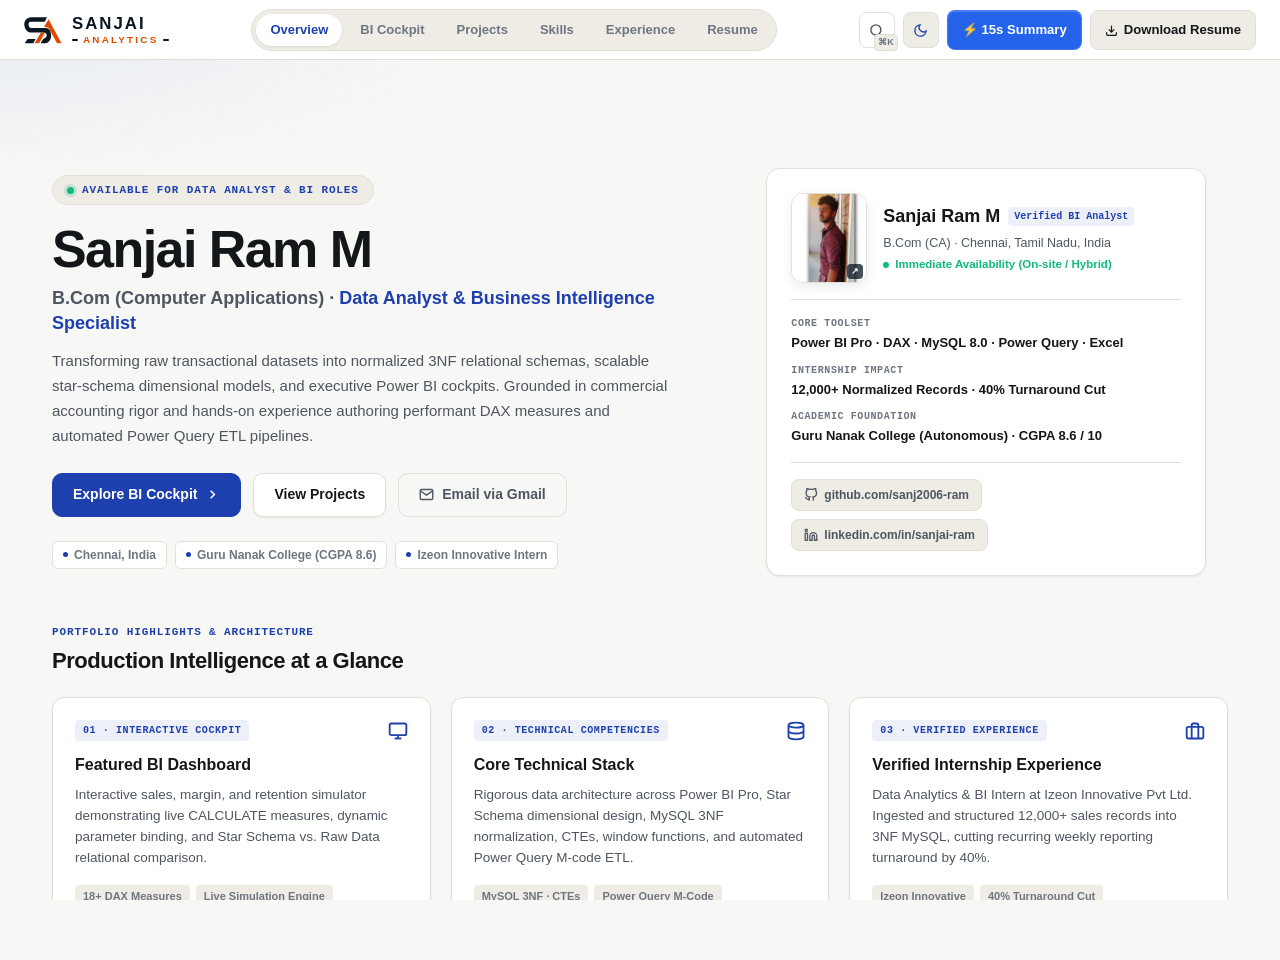
==== index.html @ 85369e91 "refactor(architecture): single sticky header, dedicated overview landing, and categorized skills mat" ====
﻿<!DOCTYPE html>
<html lang="en" data-theme="dark">
<head>
  <meta charset="UTF-8">
  <meta name="viewport" content="width=device-width, initial-scale=1.0, maximum-scale=5.0, viewport-fit=cover">
  <title>Sanjai Ram M | Data Analyst &amp; Business Intelligence Specialist</title>
  <meta name="description" content="Portfolio of Sanjai Ram M, Data Analyst &amp; BI Specialist in Chennai. Interactive Power BI dashboards, DAX measures, MySQL ETL, and Excel analytics.">
  <link rel="canonical" href="https://sanjai-analytics.vercel.app/">
  <meta name="robots" content="index, follow">

  <!-- OpenGraph -->
  <meta property="og:title" content="Sanjai Ram M | Data Analyst &amp; Business Intelligence Specialist">
  <meta property="og:description" content="Explore interactive Power BI models, DAX calculations, 3NF MySQL relational pipelines, and verified case studies by Sanjai Ram M.">
  <meta property="og:type" content="website">
  <meta property="og:url" content="https://sanjai-analytics.vercel.app/">
  <meta property="og:image" content="https://sanjai-analytics.vercel.app/assets/og-preview.png">
  <meta property="og:site_name" content="Sanjai Analytics">
  <meta property="og:locale" content="en_IN">

  <!-- Twitter Card -->
  <meta name="twitter:card" content="summary_large_image">
  <meta name="twitter:title" content="Sanjai Ram M | Data Analyst &amp; BI Specialist">
  <meta name="twitter:description" content="Interactive Power BI models, DAX measures, MySQL ETL pipelines, and ATS resume.">
  <meta name="twitter:image" content="https://sanjai-analytics.vercel.app/assets/og-preview.png">

  <!-- Favicon -->
  <link rel="icon" type="image/svg+xml" href="[data-uri]">
  <link rel="alternate icon" href="favicon.ico">
  <link rel="apple-touch-icon" href="assets/apple-touch-icon.png">

  <!-- Structured Data (JSON-LD) -->
  <script type="application/ld+json">
  {
    "@context": "https://schema.org",
    "@graph": [
      {
        "@type": "Person",
        "@id": "https://sanjai-analytics.vercel.app/#person",
        "name": "Sanjai Ram M",
        "jobTitle": "Data Analyst & Business Intelligence Specialist",
        "description": "Commerce & Computer Applications graduate with practical internship experience in Power BI, DAX modeling, Power Query, and MySQL.",
        "url": "https://sanjai-analytics.vercel.app/",
        "email": "sanjairam1179@gmail.com",
        "telephone": "+91 9445780179",
        "worksFor": {
          "@type": "Organization",
          "name": "Izeon Innovative Pvt Ltd"
        },
        "alumniOf": {
          "@type": "CollegeOrUniversity",
          "name": "Guru Nanak College (Autonomous)"
        },
        "address": {
          "@type": "PostalAddress",
          "addressLocality": "Chennai",
          "addressRegion": "Tamil Nadu",
          "addressCountry": "IN"
        },
        "sameAs": [
          "https://github.com/sanj2006-ram",
          "https://linkedin.com/in/sanjai-ram"
        ]
      },
      {
        "@type": "WebSite",
        "@id": "https://sanjai-analytics.vercel.app/#website",
        "url": "https://sanjai-analytics.vercel.app/",
        "name": "Sanjai Analytics",
        "description": "Official interactive portfolio and Business Intelligence engineering showcase of Sanjai Ram M.",
        "publisher": {
          "@id": "https://sanjai-analytics.vercel.app/#person"
        }
      },
      {
        "@type": "ProfilePage",
        "@id": "https://sanjai-analytics.vercel.app/#profilepage",
        "url": "https://sanjai-analytics.vercel.app/",
        "name": "Sanjai Ram M - Portfolio & BI Showcase",
        "mainEntity": {
          "@id": "https://sanjai-analytics.vercel.app/#person"
        }
      }
    ]
  }
  </script>

    <!-- Theme Pre-Hydration to Prevent FOUC -->
  <script>
    (function () {
      var stored = null;
      try {
        stored = localStorage.getItem('sa_theme') || localStorage.getItem('sr_portfolio_theme');
      } catch (e) {}
      var theme = stored;
      if (!theme) {
        theme = (window.matchMedia && window.matchMedia('(prefers-color-scheme: dark)').matches) ? 'dark' : 'light';
      }
      document.documentElement.setAttribute('data-theme', theme);
      document.documentElement.dataset.theme = theme;
    })();
  </script>
  <style>
/* ==========================================================================
   SANJAI RAM M — EDITORIAL BI & ANALYTICS PORTFOLIO DESIGN SYSTEM
   Strict 8px Spatial Rhythm · 12px/8px Radii · Tabular Figures · Zero Lag
   ========================================================================== */

/* ---------- 1. ROOT DESIGN TOKENS (WARM EDITORIAL ALABASTER LIGHT + GRAPHITE OBSIDIAN DARK) ---------- */

/* Light Theme (Warm Editorial Alabaster) */
:root[data-theme="light"],
html[data-theme="light"],
body[data-theme="light"],
[data-theme="light"] {
  --bg-canvas: #F7F7F5;
  --bg-surface: #FFFFFF;
  --bg-subtle: #EFECE6;
  --bg-nav: rgba(247, 247, 245, 0.96);
  --border-hairline: #E2DFD7;
  --border-strong: #CBC6B9;
  --text-primary: #14171A;
  --text-secondary: #4E5661;
  --text-muted: #6E7681;
  --accent-primary: #1E40AF; /* Executive Royal Blue */
  --accent-primary-hover: #1E3A8A;
  --accent-tint: rgba(30, 64, 175, 0.08);
  --accent-gold: #B45309; /* Power BI Ochre/Amber highlight */
  --accent-gold-tint: rgba(180, 83, 9, 0.10);
  --positive: #15803D;
  --positive-tint: rgba(21, 128, 61, 0.10);
  --card-shadow: 0 1px 3px rgba(20, 23, 26, 0.05), 0 1px 2px rgba(20, 23, 26, 0.03);

  /* Aliased Semantic Variables for Compatibility */
  --bg-card: var(--bg-surface);
  --bg-card-hover: var(--bg-subtle);
  --border-subtle: var(--border-hairline);
  --border-focus: var(--accent-primary);
  --text-pure: var(--text-primary);
  --brand-navy: #0A1622;
  --brand-orange: #DE4B00;
  --accent-hover: var(--accent-primary-hover);
  --accent-subtle: var(--accent-tint);
  --accent-green: var(--positive);
  --accent-green-subtle: var(--positive-tint);
  --accent-green-border: rgba(21, 128, 61, 0.25);
  --accent-amber: var(--accent-gold);
  --accent-amber-subtle: var(--accent-gold-tint);
  --accent-red: #DC2626;
  --accent-red-subtle: rgba(220, 38, 38, 0.08);
  --shadow-subtle: var(--card-shadow);
  --shadow-card: var(--card-shadow);
  --shadow-elevated: 0 10px 15px -3px rgba(20, 23, 26, 0.08), 0 4px 6px -2px rgba(20, 23, 26, 0.04);
}

/* Dark Theme (Graphite Obsidian, Zero AI Neon) - Default */
:root,
:root[data-theme="dark"],
html[data-theme="dark"],
body[data-theme="dark"],
[data-theme="dark"] {
  --bg-canvas: #0E1116;
  --bg-surface: #161B22;
  --bg-subtle: #1F2630;
  --bg-nav: rgba(14, 17, 22, 0.96);
  --border-hairline: #2B333E;
  --border-strong: #3B4554;
  --text-primary: #F0F3F6;
  --text-secondary: #9BA3AF;
  --text-muted: #76808F;
  --accent-primary: #58A6FF; /* Executive Slate Blue */
  --accent-primary-hover: #79B8FF;
  --accent-tint: rgba(88, 166, 255, 0.12);
  --accent-gold: #E3B341; /* Power BI Warm Gold highlight */
  --accent-gold-tint: rgba(227, 179, 65, 0.12);
  --positive: #3FB950;
  --positive-tint: rgba(63, 185, 80, 0.12);
  --card-shadow: inset 0 1px 0 0 rgba(255, 255, 255, 0.06), 0 4px 12px rgba(0, 0, 0, 0.25);

  /* Aliased Semantic Variables for Compatibility */
  --bg-card: var(--bg-surface);
  --bg-card-hover: var(--bg-subtle);
  --border-subtle: var(--border-hairline);
  --border-focus: var(--accent-primary);
  --text-pure: var(--text-primary);
  --brand-navy: #F8FAFC;
  --brand-orange: #FF6A00;
  --accent-hover: var(--accent-primary-hover);
  --accent-subtle: var(--accent-tint);
  --accent-green: var(--positive);
  --accent-green-subtle: var(--positive-tint);
  --accent-green-border: rgba(63, 185, 80, 0.25);
  --accent-amber: var(--accent-gold);
  --accent-amber-subtle: var(--accent-gold-tint);
  --accent-red: #F85149;
  --accent-red-subtle: rgba(248, 81, 73, 0.12);
  --shadow-subtle: var(--card-shadow);
  --shadow-card: var(--card-shadow);
  --shadow-elevated: 0 12px 24px -4px rgba(0, 0, 0, 0.4);
}

:root {
  --font-sans: 'Plus Jakarta Sans', -apple-system, BlinkMacSystemFont, 'Segoe UI', Roboto, sans-serif;
  --font-mono: 'JetBrains Mono', monospace;

  --radius-card: 12px;
  --radius-btn: 8px;
  --radius-full: 9999px;

  --header-height: 60px;
}

/* Base Body Styles */
body.deck-body {
  background-color: var(--bg-canvas) !important;
  color: var(--text-primary) !important;
}

/* ---------- 2. BASE RESET & ACCESSIBILITY ---------- */
*, *::before, *::after {
  box-sizing: border-box;
  margin: 0;
  padding: 0;
}

html {
  font-family: var(--font-sans);
  background-color: var(--bg-canvas);
  color: var(--text-pure);
  line-height: 1.5;
  -webkit-font-smoothing: antialiased;
  -moz-osx-font-smoothing: grayscale;
  scroll-behavior: smooth;
  text-rendering: optimizeLegibility;
}

body {
  min-height: 100vh;
  background-color: var(--bg-canvas);
  color: var(--text-pure);
  overflow-x: hidden;
  width: 100%;
}

img, svg {
  display: block;
  max-width: 100%;
}

a {
  color: inherit;
  text-decoration: none;
}

button, input, textarea {
  font-family: inherit;
  font-size: inherit;
  line-height: inherit;
}

/* Strict Tabular Numbers for Metrics */
.mono, .tabular, .kpi-stat-num, .sim-slider-val, .messy-csv-table td, .sec-date-tag, .bento-id, .timeline-date-pill {
  font-family: var(--font-mono);
  font-variant-numeric: tabular-nums;
}

.sr-only {
  position: absolute;
  width: 1px;
  height: 1px;
  padding: 0;
  margin: -1px;
  overflow: hidden;
  clip: rect(0, 0, 0, 0);
  white-space: nowrap;
  border: 0;
}

/* Strict Container: Max 1160px, 32px padding on desktop, 24px on mobile */
.site-container {
  width: 100%;
  max-width: 1160px;
  margin-inline: auto;
  padding-inline: 32px;
}

/* Strict Section Spacing: 80px desktop / 56px mobile; 80px scroll-margin-top */
.page-section {
  padding-block: 80px;
  scroll-margin-top: 80px;
}

.section-space {
  padding-block: 80px;
}

/* Section Header Styles */
.section-header-block {
  margin-bottom: 32px;
}

.section-eyebrow {
  display: inline-flex;
  align-items: center;
  gap: 6px;
  font-family: var(--font-mono);
  font-size: 0.75rem;
  font-weight: 700;
  text-transform: uppercase;
  letter-spacing: 0.08em;
  color: var(--accent-primary);
  background: var(--accent-subtle);
  border: 1px solid var(--border-subtle);
  padding: 4px 10px;
  border-radius: var(--radius-full);
  margin-bottom: 12px;
}

.section-giant-title {
  font-size: clamp(1.8rem, 3.5vw, 2.5rem);
  font-weight: 800;
  color: var(--text-pure);
  letter-spacing: -0.025em;
  line-height: 1.2;
  margin-bottom: 12px;
}

.section-subtitle-text {
  font-size: 1rem;
  color: var(--text-secondary);
  max-width: 680px;
  line-height: 1.6;
}

/* ---------- 3. BUTTONS & UI CONTROLS (8PX RADIUS) ---------- */
.btn {
  display: inline-flex;
  align-items: center;
  gap: 8px;
  font-size: 0.875rem;
  font-weight: 700;
  padding: 10px 18px;
  border-radius: var(--radius-btn);
  border: 1px solid transparent;
  cursor: pointer;
  white-space: nowrap;
  transition: transform 140ms ease-out, background-color 140ms ease-out, border-color 140ms ease-out, color 140ms ease-out;
  min-height: 40px;
  user-select: none;
}

.btn:active {
  transform: scale(0.98);
}

.btn-primary {
  background-color: var(--accent-primary);
  color: #FFFFFF;
  border-color: var(--accent-primary);
}

.btn-primary:hover {
  background-color: var(--accent-hover);
  border-color: var(--accent-hover);
}

.btn-secondary {
  background-color: var(--bg-card);
  color: var(--text-pure);
  border-color: var(--border-subtle);
  box-shadow: var(--shadow-subtle);
}

.btn-secondary:hover {
  background-color: var(--bg-subtle);
  border-color: var(--border-strong);
}

.btn-outline {
  background-color: transparent;
  color: var(--text-secondary);
  border-color: var(--border-subtle);
}

.btn-outline:hover {
  color: var(--text-pure);
  background-color: var(--bg-subtle);
  border-color: var(--border-strong);
}

/* ---------- 4. STICKY HEADER (STRICT 64PX HEIGHT) ---------- */
.site-header {
  position: sticky;
  top: 0;
  z-index: 100;
  width: 100%;
  height: var(--header-height);
  background: var(--bg-card);
  border-bottom: 1px solid var(--border-subtle);
  display: flex;
  align-items: center;
}

.nav-container-lock {
  height: 100%;
  display: flex;
  align-items: center;
}

.nav-shell {
  display: flex;
  align-items: center;
  justify-content: space-between;
  width: 100%;
  height: 100%;
  gap: 24px;
}

/* Brand Logo with Micro-Interaction (Interlocking SA + SANJAI ANALYTICS) */
.brand-group {
  display: flex;
  align-items: center;
  gap: 10px;
  cursor: pointer;
  flex-shrink: 0;
  text-decoration: none;
}

.brand-symbol {
  display: flex;
  align-items: center;
  justify-content: center;
  flex-shrink: 0;
}

.brand-svg-mark {
  display: block;
  transition: transform 200ms cubic-bezier(0.16, 1, 0.3, 1);
}

.brand-navy-shape {
  fill: var(--brand-navy, #0A1624);
  transition: fill 200ms ease;
}

.brand-group:hover .brand-svg-mark {
  transform: translateY(-1px) scale(1.03);
}

.brand-title-wrap {
  display: flex;
  flex-direction: column;
  justify-content: center;
  line-height: 1.05;
}

.brand-title-name {
  font-size: 1.05rem;
  font-weight: 900;
  color: var(--brand-navy, var(--text-pure));
  letter-spacing: 0.08em;
  text-transform: uppercase;
}

.brand-title-role {
  font-size: 0.62rem;
  font-weight: 800;
  color: var(--brand-orange, #DE4B00);
  letter-spacing: 0.24em;
  text-transform: uppercase;
}

/* Toast Notification for Clipboard Copy */
.toast-notification {
  position: fixed;
  bottom: 24px;
  left: 50%;
  transform: translateX(-50%) translateY(20px);
  background: #0F172A;
  color: #FFFFFF;
  padding: 10px 18px;
  border-radius: 8px;
  font-size: 0.85rem;
  font-weight: 600;
  box-shadow: 0 10px 25px -5px rgba(0, 0, 0, 0.2);
  opacity: 0;
  visibility: hidden;
  transition: opacity 200ms ease, transform 200ms ease, visibility 200ms;
  z-index: 10000;
  pointer-events: none;
}

.toast-notification.toast-visible {
  opacity: 1;
  visibility: visible;
  transform: translateX(-50%) translateY(0);
}

/* Desktop Nav Links */
.nav-link-list {
  display: flex;
  align-items: center;
  list-style: none;
  gap: 4px;
}

.nav-anchor {
  display: block;
  font-size: 0.85rem;
  font-weight: 600;
  color: var(--text-secondary);
  padding: 6px 12px;
  border-radius: var(--radius-btn);
  transition: color 140ms ease-out, background-color 140ms ease-out;
}

.nav-anchor:hover {
  color: var(--text-pure);
  background-color: var(--bg-subtle);
}

.nav-anchor.active {
  color: var(--accent-primary);
  background-color: var(--accent-subtle);
  font-weight: 700;
}

/* Nav Actions Group */
.nav-actions-group {
  display: flex;
  align-items: center;
  gap: 12px;
  flex-shrink: 0;
}

.nav-cta-btn {
  padding: 8px 16px;
  font-size: 0.825rem;
  min-height: 36px;
}

.nav-btn-icon {
  display: inline-flex;
  align-items: center;
  justify-content: center;
  width: 36px;
  height: 36px;
  border-radius: var(--radius-btn);
  background: transparent;
  color: var(--text-secondary);
  border: 1px solid var(--border-subtle);
  cursor: pointer;
  transition: background-color 140ms ease-out, color 140ms ease-out;
}

.nav-btn-icon:hover {
  background-color: var(--bg-subtle);
  color: var(--text-pure);
}

.mobile-menu-trigger {
  display: none;
}

/* Mobile Drawer Menu */
.mobile-drawer {
  display: none;
  position: absolute;
  top: var(--header-height);
  left: 0;
  width: 100%;
  background-color: var(--bg-card);
  border-bottom: 1px solid var(--border-subtle);
  padding: 16px 24px;
  box-shadow: var(--shadow-card);
}

.mobile-drawer.active {
  display: block;
}

.mobile-drawer-inner {
  display: flex;
  flex-direction: column;
  gap: 6px;
}

.mobile-nav-link {
  font-size: 0.95rem;
  font-weight: 600;
  color: var(--text-primary);
  padding: 10px 14px;
  border-radius: var(--radius-btn);
  border: 1px solid transparent;
}

.mobile-nav-link:hover, .mobile-nav-link.active {
  color: var(--accent-primary);
  background-color: var(--accent-subtle);
  border-color: var(--border-subtle);
}

.mobile-drawer-footer {
  display: flex;
  gap: 8px;
  margin-top: 10px;
  padding-top: 10px;
  border-top: 1px solid var(--border-subtle);
}

/* ---------- 5. ROTATING SINGLE-PLAY RELOAD ANIMATION OVERLAY ---------- */
.sw-reload-overlay {
  position: fixed;
  inset: 0;
  z-index: 9999;
  background: #F8FAFC;
  display: flex;
  align-items: center;
  justify-content: center;
  pointer-events: none;
  opacity: 1;
  transition: opacity 250ms ease-out;
}

html[data-theme="dark"] .sw-reload-overlay {
  background: #0F172A;
}

.sw-reload-overlay.dismissed {
  opacity: 0;
  pointer-events: none;
  visibility: hidden;
}

/* Variant 0: BI Bar Pulse */
.reload-variant-0 {
  display: flex;
  align-items: center;
  gap: 6px;
  height: 48px;
}

.v0-bar {
  width: 8px;
  height: 36px;
  border-radius: 4px;
  background: #2563EB;
  transform-origin: bottom;
  animation: v0BarAnim 750ms ease-in-out infinite;
}

.v0-bar-1 { animation-delay: 0ms; }
.v0-bar-2 { animation-delay: 80ms; background: #3B82F6; }
.v0-bar-3 { animation-delay: 160ms; background: #60A5FA; }

@keyframes v0BarAnim {
  0%, 100% { transform: scaleY(0.35); opacity: 0.45; }
  50% { transform: scaleY(1.25); opacity: 1; }
}

/* Variant 1: Grid Crosshair Snap */
.reload-variant-1 {
  position: relative;
  width: 120px;
  height: 120px;
  display: flex;
  align-items: center;
  justify-content: center;
}

.v1-cross-h {
  position: absolute;
  top: 50%;
  left: 0;
  width: 100%;
  height: 1px;
  background: #2563EB;
  transform-origin: center;
  animation: v1SnapH 650ms cubic-bezier(0.16, 1, 0.3, 1) forwards;
}

.v1-cross-v {
  position: absolute;
  top: 0;
  left: 50%;
  width: 1px;
  height: 100%;
  background: #2563EB;
  transform-origin: center;
  animation: v1SnapV 650ms cubic-bezier(0.16, 1, 0.3, 1) forwards;
}

.v1-monogram-box {
  position: relative;
  z-index: 2;
  font-family: var(--font-mono);
  font-size: 1rem;
  font-weight: 800;
  color: #0F172A;
  background: #FFFFFF;
  border: 1px solid #E2E8F0;
  border-radius: 8px;
  padding: 6px 12px;
  box-shadow: 0 4px 6px -1px rgba(0,0,0,0.1);
  animation: v1FadeBox 500ms ease-out forwards;
}

@keyframes v1SnapH {
  0% { transform: scaleX(0); opacity: 0; }
  60% { transform: scaleX(1); opacity: 1; }
  100% { transform: scaleX(1); opacity: 0.8; }
}

@keyframes v1SnapV {
  0% { transform: scaleY(0); opacity: 0; }
  60% { transform: scaleY(1); opacity: 1; }
  100% { transform: scaleY(1); opacity: 0.8; }
}

@keyframes v1FadeBox {
  0% { transform: scale(0.7); opacity: 0; }
  100% { transform: scale(1); opacity: 1; }
}

/* Variant 2: Radial SVG Sweep */
.reload-variant-2 {
  position: relative;
  display: flex;
  align-items: center;
  justify-content: center;
}

.v2-sweep-svg {
  transform: rotate(-90deg);
}

.v2-sweep-circle {
  animation: v2SweepAnim 750ms cubic-bezier(0.4, 0, 0.2, 1) forwards;
}

.v2-label {
  position: absolute;
  font-size: 0.75rem;
  font-weight: 800;
  color: #2563EB;
}

@keyframes v2SweepAnim {
  to { stroke-dashoffset: 0; }
}

/* Variant 3: Symmetrical Curtain Split */
.reload-variant-3 {
  position: fixed;
  inset: 0;
  display: flex;
  align-items: center;
  justify-content: center;
}

.v3-curtain {
  position: absolute;
  left: 0;
  width: 100vw;
  height: 50vh;
  background: #F8FAFC;
  z-index: 1;
  transition: transform 650ms cubic-bezier(0.16, 1, 0.3, 1);
}

html[data-theme="dark"] .v3-curtain {
  background: #0F172A;
}

.v3-curtain-top {
  top: 0;
  transform: translateY(0);
}

.v3-curtain-bottom {
  bottom: 0;
  transform: translateY(0);
}

.sw-reload-overlay.v3-open .v3-curtain-top {
  transform: translateY(-100%);
}

.sw-reload-overlay.v3-open .v3-curtain-bottom {
  transform: translateY(100%);
}

.v3-curtain-center {
  position: relative;
  z-index: 2;
  font-size: 0.85rem;
  font-weight: 800;
  letter-spacing: 0.1em;
  color: var(--accent-primary);
}

/* ---------- 6. HERO SECTION ---------- */
.hero-layout-grid {
  display: grid;
  grid-template-columns: 1.15fr 0.85fr;
  align-items: center;
  gap: 32px;
  padding-bottom: 24px;
}

.hero-status-pill {
  display: inline-flex;
  align-items: center;
  gap: 8px;
  font-size: 0.8rem;
  font-weight: 600;
  color: var(--text-secondary);
  background-color: var(--bg-card);
  border: 1px solid var(--border-subtle);
  padding: 5px 12px;
  border-radius: var(--radius-full);
  margin-bottom: 16px;
}

.status-indicator-dot {
  width: 7px;
  height: 7px;
  border-radius: 50%;
  background-color: var(--accent-green);
}

.hero-giant-title {
  font-size: clamp(2.2rem, 4.5vw, 3.4rem);
  font-weight: 800;
  letter-spacing: -0.035em;
  line-height: 1.15;
  color: var(--text-pure);
  margin-bottom: 16px;
}

.hero-title-highlight {
  color: var(--accent-primary);
}

.hero-lead-text {
  font-size: 1.1rem;
  line-height: 1.65;
  color: var(--text-secondary);
  max-width: 580px;
  margin-bottom: 28px;
}

.hero-cta-cluster {
  display: flex;
  align-items: center;
  flex-wrap: wrap;
  gap: 12px;
  margin-bottom: 32px;
}

/* Hero Fast Facts */
.hero-fast-facts-row {
  display: grid;
  grid-template-columns: repeat(4, 1fr);
  gap: 16px;
  padding-top: 24px;
  border-top: 1px solid var(--border-subtle);
}

.hero-fact-cell {
  display: flex;
  flex-direction: column;
}

.hero-fact-label {
  font-family: var(--font-mono);
  font-size: 0.7rem;
  font-weight: 700;
  text-transform: uppercase;
  letter-spacing: 0.05em;
  color: var(--text-muted);
  margin-bottom: 2px;
}

.hero-fact-value {
  font-size: 0.95rem;
  font-weight: 800;
  color: var(--text-pure);
}

.hero-fact-sub {
  font-size: 0.75rem;
  color: var(--text-secondary);
}

/* Hero Right Gallery Portrait Card */
.hero-stage-container {
  display: flex;
  justify-content: center;
}

.hero-card-designer {
  width: 100%;
  max-width: 400px;
  background: var(--bg-card);
  border: 1px solid var(--border-subtle);
  border-radius: var(--radius-card);
  overflow: hidden;
  box-shadow: var(--shadow-card);
  transition: transform 180ms ease-out, box-shadow 180ms ease-out;
}

.hero-card-designer:hover {
  transform: translateY(-3px);
  box-shadow: var(--shadow-elevated);
}

.hero-portrait-frame {
  width: 100%;
  aspect-ratio: 4 / 4.8;
  overflow: hidden;
  background-color: var(--bg-subtle);
}

.hero-portrait-img {
  width: 100%;
  height: 100%;
  object-fit: cover;
  object-position: top center;
}

.hero-card-meta-bar {
  display: flex;
  align-items: center;
  justify-content: space-between;
  padding: 14px 18px;
  border-top: 1px solid var(--border-subtle);
  background: var(--bg-card);
}

.hero-meta-title {
  font-size: 1rem;
  font-weight: 800;
  color: var(--text-pure);
}

.hero-meta-subtitle {
  font-family: var(--font-mono);
  font-size: 0.75rem;
  color: var(--text-secondary);
}

.hero-meta-brand-badge {
  display: inline-flex;
  align-items: center;
  gap: 5px;
  background: var(--bg-subtle);
  border: 1px solid var(--border-subtle);
  padding: 4px 8px;
  border-radius: var(--radius-btn);
}

.brand-code-tag {
  font-family: var(--font-mono);
  font-size: 0.75rem;
  font-weight: 700;
  color: var(--accent-primary);
}

/* Overview Value Pillars: Uniform 24px Gap, Equal Heights */
.overview-pillars-grid {
  display: grid;
  grid-template-columns: repeat(3, 1fr);
  grid-auto-rows: 1fr;
  gap: 24px;
}

.pillar-card {
  background: var(--bg-card);
  border: 1px solid var(--border-subtle);
  border-radius: var(--radius-card);
  padding: 24px;
  box-shadow: var(--shadow-subtle);
  display: flex;
  flex-direction: column;
  justify-content: space-between;
  height: 100%;
}

.pillar-icon-box {
  width: 40px;
  height: 40px;
  border-radius: var(--radius-btn);
  background-color: var(--accent-subtle);
  color: var(--accent-primary);
  display: flex;
  align-items: center;
  justify-content: center;
  margin-bottom: 16px;
}

.pillar-title {
  font-size: 1.1rem;
  font-weight: 800;
  color: var(--text-pure);
  margin-bottom: 8px;
}

.pillar-desc {
  font-size: 0.9rem;
  line-height: 1.6;
  color: var(--text-secondary);
}

/* ---------- 7. BI COCKPIT SECTION ---------- */
.cockpit-panel {
  background: var(--bg-card);
  border: 1px solid var(--border-subtle);
  border-radius: var(--radius-card);
  padding: 28px;
  box-shadow: var(--shadow-card);
}

.cockpit-top-bar {
  display: flex;
  align-items: center;
  justify-content: space-between;
  flex-wrap: wrap;
  gap: 16px;
  padding-bottom: 20px;
  border-bottom: 1px solid var(--border-subtle);
  margin-bottom: 24px;
}

.cockpit-title-group h3 {
  display: flex;
  align-items: center;
  gap: 8px;
  font-size: 1.15rem;
  font-weight: 800;
  color: var(--text-pure);
}

.cockpit-title-group p {
  font-family: var(--font-mono);
  font-size: 0.75rem;
  color: var(--text-muted);
}

/* View Mode Tabs */
.view-mode-tabs {
  display: inline-flex;
  background-color: var(--bg-subtle);
  border: 1px solid var(--border-subtle);
  border-radius: var(--radius-btn);
  padding: 3px;
  gap: 3px;
}

.view-tab-btn {
  display: inline-flex;
  align-items: center;
  gap: 6px;
  font-size: 0.8rem;
  font-weight: 600;
  color: var(--text-secondary);
  background: transparent;
  border: 1px solid transparent;
  padding: 5px 12px;
  border-radius: 6px;
  cursor: pointer;
  transition: all 140ms ease-out;
}

.view-tab-btn svg {
  width: 14px;
  height: 14px;
  stroke: currentColor;
  stroke-width: 2;
  fill: none;
}

.view-tab-btn.active {
  color: var(--text-pure);
  background: var(--bg-card);
  border-color: var(--border-subtle);
  box-shadow: var(--shadow-subtle);
}

/* KPI Scorecards Grid: 24px Gap, Equal Heights, Tabular Numbers */
.kpi-scorecards-grid {
  display: grid;
  grid-template-columns: repeat(4, 1fr);
  grid-auto-rows: 1fr;
  gap: 24px;
  margin-bottom: 24px;
}

.kpi-stat-box {
  background: var(--bg-subtle);
  border: 1px solid var(--border-subtle);
  border-radius: var(--radius-card);
  padding: 20px;
  display: flex;
  flex-direction: column;
  justify-content: space-between;
}

.kpi-stat-label {
  font-family: var(--font-mono);
  font-size: 0.7rem;
  font-weight: 700;
  text-transform: uppercase;
  letter-spacing: 0.05em;
  color: var(--text-muted);
  margin-bottom: 6px;
}

.kpi-stat-num {
  font-size: 1.5rem;
  font-weight: 800;
  color: var(--text-pure);
  letter-spacing: -0.02em;
  margin-bottom: 4px;
}

.kpi-stat-delta {
  display: inline-flex;
  align-items: center;
  gap: 4px;
  font-size: 0.75rem;
  font-weight: 600;
}

.delta-up {
  color: var(--accent-green);
}

.delta-up svg {
  width: 12px;
  height: 12px;
  stroke: currentColor;
  stroke-width: 2.5;
  fill: none;
}

.delta-cyan {
  color: var(--accent-primary);
}

/* Dashboard Core Grid: 24px Gap */
.dashboard-core-grid {
  display: grid;
  grid-template-columns: 1.2fr 0.8fr;
  gap: 24px;
  margin-bottom: 32px;
}

.chart-canvas-card {
  background: var(--bg-subtle);
  border: 1px solid var(--border-subtle);
  border-radius: var(--radius-card);
  padding: 20px;
  display: flex;
  flex-direction: column;
  justify-content: space-between;
}

.chart-card-header {
  display: flex;
  align-items: center;
  justify-content: space-between;
  margin-bottom: 16px;
}

.chart-meta-badge {
  font-family: var(--font-mono);
  font-size: 0.7rem;
  font-weight: 700;
  letter-spacing: 0.05em;
  color: var(--text-muted);
}

.chart-legend-row {
  display: flex;
  align-items: center;
  font-family: var(--font-mono);
  font-size: 0.75rem;
  color: var(--text-secondary);
}

.legend-dot {
  width: 8px;
  height: 8px;
  border-radius: 2px;
  display: inline-block;
  margin-right: 4px;
}

.chart-svg-box {
  width: 100%;
}

.svg-dashboard-canvas {
  width: 100%;
  height: auto;
  overflow: visible;
}

.chart-month-labels {
  display: flex;
  justify-content: space-between;
  font-family: var(--font-mono);
  font-size: 0.7rem;
  color: var(--text-muted);
  padding-inline: 10px;
  margin-top: 8px;
}

/* Simulator Controls Card */
.simulator-controls-card {
  background: var(--bg-subtle);
  border: 1px solid var(--border-subtle);
  border-radius: var(--radius-card);
  padding: 20px;
  display: flex;
  flex-direction: column;
  gap: 20px;
}

.sim-slider-row {
  display: flex;
  flex-direction: column;
  gap: 6px;
}

.sim-slider-label {
  display: flex;
  justify-content: space-between;
  align-items: baseline;
  font-family: var(--font-mono);
  font-size: 0.7rem;
  font-weight: 700;
  color: var(--text-muted);
  letter-spacing: 0.04em;
}

.sim-slider-val {
  font-size: 0.9rem;
  font-weight: 800;
  color: var(--text-pure);
}

.sim-range-input {
  -webkit-appearance: none;
  appearance: none;
  width: 100%;
  height: 6px;
  border-radius: 3px;
  background: var(--bg-subtle);
  border: 1px solid var(--border-hairline);
  outline: none;
  cursor: pointer;
}

.sim-range-input::-webkit-slider-thumb {
  -webkit-appearance: none;
  appearance: none;
  width: 18px;
  height: 18px;
  border-radius: 50%;
  background: var(--bg-surface);
  border: 2px solid var(--accent-primary);
  box-shadow: var(--card-shadow);
  cursor: pointer;
  transition: transform 120ms ease-out;
}

.sim-range-input::-webkit-slider-thumb:hover {
  transform: scale(1.15);
}

.sim-range-input::-moz-range-thumb {
  width: 18px;
  height: 18px;
  border-radius: 50%;
  background: var(--bg-surface);
  border: 2px solid var(--accent-primary);
  box-shadow: var(--card-shadow);
  cursor: pointer;
}

/* Live DAX Code Block with Parameter Highlight */
.dax-code-block {
  background: var(--bg-subtle);
  border: 1px solid var(--border-hairline);
  border-radius: var(--radius-btn);
  padding: 16px;
  color: var(--text-primary);
  margin-top: 8px;
}

.dax-code-header {
  display: flex;
  justify-content: space-between;
  align-items: center;
  padding-bottom: 8px;
  margin-bottom: 8px;
  border-bottom: 1px solid var(--border-hairline);
}

.dax-tag {
  font-family: var(--font-mono);
  font-size: 0.65rem;
  font-weight: 700;
  letter-spacing: 0.06em;
  color: var(--text-muted);
}

.code-copy-btn {
  display: inline-flex;
  align-items: center;
  gap: 4px;
  font-family: var(--font-mono);
  font-size: 0.7rem;
  color: var(--text-muted);
  background: transparent;
  border: 1px solid var(--border-hairline);
  border-radius: 4px;
  padding: 3px 8px;
  cursor: pointer;
  transition: background 0.15s ease, color 0.15s ease;
}

.code-copy-btn:hover {
  color: var(--text-primary);
  background: var(--bg-surface);
}

.dax-pre-code {
  font-family: var(--font-mono);
  font-size: 0.75rem;
  line-height: 1.6;
  white-space: pre-wrap;
  word-break: break-all;
  color: var(--text-primary);
}

.dax-token-comment { color: var(--positive); }
.dax-token-measure { color: var(--accent-primary); font-weight: 700; }
.dax-token-func { color: var(--accent-primary); font-weight: 700; }
.dax-token-table { color: var(--text-secondary); }
.dax-token-col { color: var(--text-primary); }

.dax-param-highlight {
  display: inline-block;
  padding: 1px 5px;
  border-radius: 3px;
  background: var(--accent-gold-tint);
  color: var(--accent-gold);
  font-weight: 800;
  transition: transform 140ms ease-out, background 140ms ease-out;
}

.dax-param-highlight.dax-flash {
  background: rgba(59, 130, 246, 0.8);
  color: #FFFFFF;
  transform: scale(1.15);
}

/* ---------- 8. DATA MODEL 2-STATE TOGGLE ---------- */
.data-model-container {
  padding-top: 28px;
  border-top: 1px solid var(--border-subtle);
  margin-bottom: 32px;
}

.model-view-header-strip {
  display: flex;
  align-items: center;
  justify-content: space-between;
  flex-wrap: wrap;
  gap: 16px;
  margin-bottom: 20px;
}

.model-section-title {
  font-size: 1.15rem;
  font-weight: 800;
  color: var(--text-pure);
}

.model-section-sub {
  font-size: 0.85rem;
  color: var(--text-secondary);
}

.model-view-pills {
  display: inline-flex;
  background-color: var(--bg-subtle);
  border: 1px solid var(--border-subtle);
  border-radius: var(--radius-btn);
  padding: 3px;
  gap: 3px;
}

.model-pill-btn {
  display: inline-flex;
  align-items: center;
  gap: 6px;
  font-size: 0.8rem;
  font-weight: 700;
  color: var(--text-secondary);
  background: transparent;
  border: 1px solid transparent;
  padding: 6px 14px;
  border-radius: 6px;
  cursor: pointer;
  transition: all 140ms ease-out;
  min-height: 36px;
}

.model-pill-btn.active {
  color: var(--accent-primary);
  background: var(--bg-card);
  border-color: var(--border-subtle);
  box-shadow: var(--shadow-subtle);
}

/* Raw Messy CSV Table */
.table-responsive-box {
  width: 100%;
  overflow-x: auto;
  border: 1px solid var(--border-subtle);
  border-radius: var(--radius-card);
  background: var(--bg-card);
  margin-bottom: 16px;
}

.messy-csv-table {
  width: 100%;
  border-collapse: collapse;
  font-size: 0.8rem;
  text-align: left;
}

.messy-csv-table th {
  background-color: var(--bg-subtle);
  color: var(--text-muted);
  font-family: var(--font-mono);
  font-size: 0.7rem;
  font-weight: 700;
  text-transform: uppercase;
  padding: 12px 16px;
  border-bottom: 1px solid var(--border-subtle);
  white-space: nowrap;
}

.messy-csv-table td {
  padding: 12px 16px;
  border-bottom: 1px solid var(--border-subtle);
  color: var(--text-primary);
  white-space: nowrap;
}

.smell-row-highlight {
  background-color: rgba(220, 38, 38, 0.03);
}

.smell-tag {
  display: inline-block;
  font-family: var(--font-mono);
  font-size: 0.65rem;
  font-weight: 700;
  padding: 2px 6px;
  border-radius: 4px;
  margin-right: 4px;
}

.smell-amber {
  background-color: var(--accent-amber-subtle);
  color: var(--accent-amber);
  border: 1px solid #FCD34D;
}

.smell-red {
  background-color: var(--accent-red-subtle);
  color: var(--accent-red);
  border: 1px solid #FCA5A5;
}

.smell-text-bad {
  color: var(--accent-red);
  font-weight: 800;
}

.etl-impact-callout {
  display: flex;
  align-items: center;
  gap: 12px;
  background-color: var(--accent-subtle);
  border: 1px solid rgba(37, 99, 235, 0.2);
  border-radius: var(--radius-btn);
  padding: 14px 18px;
  font-size: 0.85rem;
  color: var(--text-primary);
}

/* Normalized Star Schema: Strict 24px Gap */
.schema-instruction-bar {
  font-family: var(--font-mono);
  font-size: 0.75rem;
  color: var(--text-secondary);
  margin-bottom: 16px;
}

.schema-tables-grid {
  display: grid;
  grid-template-columns: repeat(4, 1fr);
  grid-auto-rows: 1fr;
  gap: 24px;
}

.schema-table-node {
  background: var(--bg-subtle);
  border: 1px solid var(--border-subtle);
  border-radius: var(--radius-card);
  padding: 18px;
  transition: all 140ms ease-out;
  cursor: pointer;
  display: flex;
  flex-direction: column;
  justify-content: space-between;
  height: 100%;
}

.schema-table-node:hover {
  border-color: var(--accent-primary);
  background: var(--bg-card);
}

.table-node-badge {
  display: inline-block;
  font-family: var(--font-mono);
  font-size: 0.65rem;
  font-weight: 700;
  padding: 2px 6px;
  border-radius: 4px;
  margin-bottom: 6px;
  width: fit-content;
}

.badge-fact {
  background: #EFF6FF;
  color: #1D4ED8;
  border: 1px solid #BFDBFE;
}

.badge-dim {
  background: #F1F5F9;
  color: #475569;
  border: 1px solid #CBD5E1;
}

.table-node-name {
  font-size: 0.95rem;
  font-weight: 800;
  color: var(--text-pure);
  margin-bottom: 8px;
}

.table-node-cols {
  font-family: var(--font-mono);
  font-size: 0.75rem;
  color: var(--text-secondary);
  line-height: 1.6;
}

.pk-col {
  color: var(--text-pure);
  font-weight: 700;
}

.fk-col {
  color: var(--accent-primary);
  font-weight: 600;
  transition: all 140ms ease-out;
}

.fk-highlighted {
  background-color: var(--accent-subtle);
  color: var(--accent-hover);
  font-weight: 800;
  padding: 2px 4px;
  border-radius: 4px;
}

.node-click-hint {
  font-family: var(--font-mono);
  font-size: 0.65rem;
  color: var(--accent-primary);
  margin-top: 12px;
  font-weight: 600;
}

/* ---------- 9. POWER BI EMBED FACADE ---------- */
.powerbi-facade-container {
  padding-top: 28px;
  border-top: 1px solid var(--border-subtle);
  margin-bottom: 32px;
}

.pbi-facade-card {
  border: 1px solid var(--border-subtle);
  border-radius: var(--radius-card);
  background: var(--bg-subtle);
  overflow: hidden;
}

.pbi-facade-header {
  display: flex;
  align-items: center;
  justify-content: space-between;
  flex-wrap: wrap;
  gap: 10px;
  padding: 16px 20px;
  background: var(--bg-card);
  border-bottom: 1px solid var(--border-subtle);
}

.pbi-badge {
  display: inline-block;
  font-family: var(--font-mono);
  font-size: 0.65rem;
  font-weight: 800;
  color: #D97706;
  background: #FFFBEB;
  border: 1px solid #FCD34D;
  padding: 2px 6px;
  border-radius: 4px;
  margin-bottom: 2px;
}

.pbi-title {
  font-size: 1rem;
  font-weight: 800;
  color: var(--text-pure);
}

.pbi-load-status {
  font-family: var(--font-mono);
  font-size: 0.75rem;
  color: var(--text-muted);
}

.pbi-preview-canvas {
  position: relative;
  padding: 24px;
  background: var(--bg-subtle);
  min-height: 220px;
}

.pbi-mockup-ribbon {
  display: grid;
  grid-template-columns: repeat(4, 1fr);
  gap: 12px;
  margin-bottom: 16px;
}

.pbi-mock-kpi {
  background: var(--bg-card);
  border: 1px solid var(--border-subtle);
  border-radius: var(--radius-btn);
  padding: 10px 14px;
  display: flex;
  flex-direction: column;
}

.pbi-mock-kpi span {
  font-family: var(--font-mono);
  font-size: 0.65rem;
  font-weight: 700;
  color: var(--text-muted);
}

.pbi-mock-kpi strong {
  font-size: 1.1rem;
  color: var(--text-pure);
}

.pbi-mockup-body {
  display: grid;
  grid-template-columns: 1fr 1fr;
  gap: 16px;
}

.pbi-mock-chart, .pbi-mock-table {
  background: var(--bg-card);
  border: 1px solid var(--border-subtle);
  border-radius: var(--radius-btn);
  padding: 14px;
}

.pbi-mock-chart-title {
  font-family: var(--font-mono);
  font-size: 0.75rem;
  font-weight: 700;
  color: var(--text-secondary);
  margin-bottom: 12px;
}

.pbi-mock-bars {
  display: flex;
  align-items: flex-end;
  gap: 12px;
  height: 90px;
}

.pbi-bar-item {
  flex: 1;
  background: var(--accent-primary);
  border-radius: 4px 4px 0 0;
  display: flex;
  align-items: flex-start;
  justify-content: center;
  position: relative;
}

.pbi-bar-item span {
  position: absolute;
  bottom: -18px;
  font-family: var(--font-mono);
  font-size: 0.65rem;
  color: var(--text-muted);
}

.pbi-mock-table-rows {
  display: flex;
  flex-direction: column;
  gap: 8px;
}

.pbi-tr {
  display: flex;
  justify-content: space-between;
  font-size: 0.8rem;
  padding-bottom: 6px;
  border-bottom: 1px solid var(--border-subtle);
}

/* Facade Overlay & Launch Button */
.pbi-launch-overlay {
  position: absolute;
  inset: 0;
  background: rgba(15, 23, 42, 0.45);
  display: flex;
  flex-direction: column;
  align-items: center;
  justify-content: center;
  gap: 10px;
}

.btn-pbi-launch {
  padding: 12px 24px;
  font-size: 0.95rem;
  box-shadow: 0 4px 14px rgba(0, 0, 0, 0.25);
}

.pbi-launch-note {
  font-family: var(--font-mono);
  font-size: 0.75rem;
  color: #F8FAFC;
}

/* ---------- 10. MYSQL RUNTIME WORKBENCH ---------- */
.sql-workbench-strip {
  border-top: 1px solid var(--border-subtle);
  padding-top: 24px;
}

.sql-workbench-head {
  display: flex;
  align-items: center;
  justify-content: space-between;
  flex-wrap: wrap;
  gap: 12px;
  margin-bottom: 12px;
}

.sql-title-tag {
  display: flex;
  align-items: center;
  gap: 6px;
  font-family: var(--font-mono);
  font-size: 0.75rem;
  font-weight: 800;
  color: var(--text-secondary);
}

.sql-presets-pills {
  display: flex;
  gap: 8px;
}

.sql-preset-btn {
  display: inline-flex;
  align-items: center;
  gap: 4px;
  font-family: var(--font-mono);
  font-size: 0.75rem;
  color: var(--text-secondary);
  background: var(--bg-subtle);
  border: 1px solid var(--border-subtle);
  padding: 5px 12px;
  border-radius: var(--radius-btn);
  cursor: pointer;
  transition: all 140ms ease-out;
}

.sql-preset-btn svg {
  width: 10px;
  height: 10px;
  fill: currentColor;
}

.sql-preset-btn.active {
  color: var(--accent-primary);
  background: var(--accent-subtle);
  border-color: var(--accent-primary);
  font-weight: 700;
}

.sql-console-output {
  background: var(--bg-subtle);
  border: 1px solid var(--border-hairline);
  border-radius: var(--radius-btn);
  padding: 16px;
  font-size: 0.75rem;
  color: var(--text-primary);
  line-height: 1.6;
  white-space: pre-wrap;
  word-break: break-all;
}

/* ---------- 11. PROJECTS SECTION ---------- */
.recruiter-filter-bar {
  display: flex;
  align-items: center;
  flex-wrap: wrap;
  gap: 10px;
  margin-bottom: 32px;
}

.filter-pill-btn {
  display: inline-flex;
  align-items: center;
  gap: 6px;
  font-size: 0.8rem;
  font-weight: 700;
  color: var(--text-secondary);
  background: var(--bg-card);
  border: 1px solid var(--border-subtle);
  padding: 8px 16px;
  border-radius: var(--radius-full);
  cursor: pointer;
  min-height: 40px;
  box-shadow: var(--shadow-subtle);
  transition: all 140ms ease-out;
}

.filter-pill-btn svg {
  width: 14px;
  height: 14px;
  stroke: currentColor;
  stroke-width: 2;
  fill: none;
}

.filter-pill-btn:hover {
  color: var(--text-pure);
  border-color: var(--border-strong);
}

.filter-pill-btn.active {
  color: #FFFFFF;
  background-color: var(--accent-primary);
  border-color: var(--accent-primary);
}

.filter-pill-btn.active svg {
  stroke: #FFFFFF;
}

/* Project Cards: Strict 12px Radius, 1px Hairline Border */
.project-card {
  background: var(--bg-card);
  border: 1px solid var(--border-subtle);
  border-radius: var(--radius-card);
  box-shadow: var(--shadow-card);
  transition: opacity 160ms ease-out;
}

.flagship-card {
  padding: 32px;
  margin-bottom: 24px;
}

.case-study-grid {
  display: grid;
  grid-template-columns: 1.1fr 0.9fr;
  gap: 32px;
  align-items: start;
}

.case-meta-tag {
  font-family: var(--font-mono);
  font-size: 0.7rem;
  font-weight: 800;
  color: var(--accent-primary);
  letter-spacing: 0.06em;
  margin-bottom: 4px;
}

.case-main-title {
  font-size: 1.4rem;
  font-weight: 800;
  color: var(--text-pure);
  line-height: 1.25;
  margin-bottom: 4px;
}

.case-org-line {
  font-size: 0.85rem;
  color: var(--text-muted);
  margin-bottom: 16px;
}

.case-section-subtitle {
  font-family: var(--font-mono);
  font-size: 0.7rem;
  font-weight: 700;
  color: var(--text-muted);
  margin-bottom: 6px;
}

.case-tags-cluster {
  display: flex;
  flex-wrap: wrap;
  gap: 6px;
  margin-bottom: 16px;
}

.case-tag-pill {
  display: inline-flex;
  align-items: center;
  gap: 4px;
  font-family: var(--font-mono);
  font-size: 0.75rem;
  font-weight: 600;
  color: var(--text-secondary);
  background: var(--bg-subtle);
  border: 1px solid var(--border-subtle);
  padding: 4px 10px;
  border-radius: 4px;
}

.case-tag-pill svg {
  width: 12px;
  height: 12px;
  stroke: currentColor;
  stroke-width: 2;
  fill: none;
}

.case-body-text {
  font-size: 0.9rem;
  line-height: 1.6;
  color: var(--text-secondary);
  margin-bottom: 16px;
}

.case-impact-box {
  background: var(--accent-green-subtle);
  border: 1px solid var(--accent-green-border);
  border-radius: var(--radius-btn);
  padding: 16px;
}

.case-impact-title {
  display: flex;
  align-items: center;
  gap: 6px;
  font-family: var(--font-mono);
  font-size: 0.7rem;
  font-weight: 800;
  color: var(--accent-green);
  margin-bottom: 4px;
}

.case-impact-text {
  font-size: 0.85rem;
  line-height: 1.55;
  color: var(--text-primary);
}

/* Stepper Column */
.pipeline-stepper-wrap {
  display: flex;
  flex-direction: column;
  gap: 12px;
}

.pipeline-step-item {
  background: var(--bg-subtle);
  border: 1px solid var(--border-subtle);
  border-radius: var(--radius-card);
  padding: 16px 20px;
  cursor: pointer;
  transition: all 140ms ease-out;
}

.pipeline-step-item:hover {
  background: var(--bg-card);
  border-color: var(--accent-primary);
}

.pipeline-step-item.active {
  background: var(--bg-card);
  border-color: var(--accent-primary);
  box-shadow: var(--shadow-subtle);
}

.step-header-row {
  display: flex;
  align-items: center;
  justify-content: space-between;
  margin-bottom: 4px;
}

.step-label-id {
  font-family: var(--font-mono);
  font-size: 0.7rem;
  font-weight: 800;
  color: var(--accent-primary);
}

.step-tag-pill {
  font-family: var(--font-mono);
  font-size: 0.65rem;
  color: var(--text-muted);
  background: var(--bg-subtle);
  border: 1px solid var(--border-subtle);
  padding: 2px 6px;
  border-radius: 4px;
}

.step-name-title {
  font-size: 0.95rem;
  font-weight: 800;
  color: var(--text-pure);
  margin-bottom: 4px;
}

.step-body-desc {
  font-size: 0.8rem;
  line-height: 1.5;
  color: var(--text-secondary);
}

/* Secondary Projects Grid: Strict 24px Gap, Equal Heights */
.secondary-projects-grid {
  display: grid;
  grid-template-columns: repeat(2, 1fr);
  grid-auto-rows: 1fr;
  gap: 24px;
}

.secondary-card {
  padding: 24px;
  display: flex;
  flex-direction: column;
  justify-content: space-between;
  height: 100%;
}

.sec-card-header {
  display: flex;
  align-items: center;
  justify-content: space-between;
  margin-bottom: 12px;
}

.sec-tag-badge {
  font-family: var(--font-mono);
  font-size: 0.7rem;
  font-weight: 800;
  color: var(--accent-primary);
}

.sec-date-tag {
  font-size: 0.7rem;
  color: var(--text-muted);
}

.sec-title {
  font-size: 1.15rem;
  font-weight: 800;
  color: var(--text-pure);
  margin-bottom: 8px;
  line-height: 1.35;
}

.sec-desc {
  font-size: 0.85rem;
  line-height: 1.6;
  color: var(--text-secondary);
  margin-bottom: 16px;
}

.sec-tags-row {
  display: flex;
  flex-wrap: wrap;
  gap: 6px;
}

.sec-tags-row span {
  font-family: var(--font-mono);
  font-size: 0.7rem;
  color: var(--text-muted);
  background: var(--bg-subtle);
  border: 1px solid var(--border-subtle);
  padding: 3px 8px;
  border-radius: 4px;
}

/* ---------- 12. SKILLS SECTION (STATIC BENTO CARDS, EQUAL HEIGHTS, 24PX GAP) ---------- */
.skills-bento-grid {
  display: grid;
  grid-template-columns: repeat(3, 1fr);
  grid-auto-rows: 1fr;
  gap: 24px;
}

.skill-bento-card {
  background: var(--bg-card);
  border: 1px solid var(--border-subtle);
  border-radius: var(--radius-card);
  padding: 24px;
  box-shadow: var(--shadow-subtle);
  display: flex;
  flex-direction: column;
  justify-content: space-between;
  height: 100%;
  transition: transform 140ms ease-out, border-color 140ms ease-out;
}

.skill-bento-card:hover {
  transform: translateY(-2px);
  border-color: var(--border-strong);
}

.bento-top-row {
  display: flex;
  align-items: center;
  justify-content: space-between;
  margin-bottom: 10px;
}

.bento-badge {
  font-family: var(--font-mono);
  font-size: 0.65rem;
  font-weight: 700;
  color: var(--accent-primary);
  background: var(--accent-subtle);
  border: 1px solid rgba(37, 99, 235, 0.2);
  padding: 2px 8px;
  border-radius: var(--radius-full);
}

.bento-id {
  font-size: 0.75rem;
  color: var(--text-muted);
}

.bento-title {
  display: flex;
  align-items: center;
  gap: 8px;
  font-size: 1.1rem;
  font-weight: 800;
  color: var(--text-pure);
  margin-bottom: 12px;
}

.bento-app-block {
  background: var(--bg-subtle);
  border: 1px solid var(--border-subtle);
  border-radius: var(--radius-btn);
  padding: 12px 14px;
  margin-bottom: 16px;
}

.bento-app-label {
  display: block;
  font-family: var(--font-mono);
  font-size: 0.65rem;
  font-weight: 800;
  letter-spacing: 0.05em;
  color: var(--accent-primary);
  margin-bottom: 4px;
}

.bento-app-text {
  font-size: 0.8rem;
  line-height: 1.5;
  color: var(--text-primary);
}

.bento-toolset-tags {
  display: flex;
  flex-wrap: wrap;
  gap: 4px;
}

.bento-toolset-tags span {
  font-family: var(--font-mono);
  font-size: 0.7rem;
  color: var(--text-secondary);
  background: var(--bg-subtle);
  border: 1px solid var(--border-subtle);
  padding: 3px 8px;
  border-radius: 4px;
}

/* ---------- 13. EXPERIENCE SECTION ---------- */
.timeline-container {
  display: flex;
  flex-direction: column;
  gap: 24px;
  max-width: 860px;
}

.timeline-item {
  display: grid;
  grid-template-columns: 24px 1fr;
  gap: 20px;
}

.timeline-marker {
  width: 12px;
  height: 12px;
  border-radius: 50%;
  background: var(--accent-primary);
  border: 2px solid var(--bg-canvas);
  box-shadow: 0 0 0 2px var(--accent-primary);
  margin-top: 6px;
  position: relative;
}

.timeline-marker::after {
  content: '';
  position: absolute;
  top: 14px;
  left: 4px;
  width: 2px;
  height: calc(100% + 2rem);
  background: var(--border-subtle);
}

.timeline-item:last-child .timeline-marker::after {
  display: none;
}

.timeline-card {
  background: var(--bg-card);
  border: 1px solid var(--border-subtle);
  border-radius: var(--radius-card);
  padding: 24px;
  box-shadow: var(--shadow-subtle);
}

.timeline-badge-row {
  display: flex;
  align-items: center;
  justify-content: space-between;
  margin-bottom: 8px;
}

.timeline-type-pill {
  font-family: var(--font-mono);
  font-size: 0.65rem;
  font-weight: 800;
  padding: 2px 8px;
  border-radius: 4px;
}

.pill-work {
  background: var(--accent-green-subtle);
  color: var(--accent-green);
  border: 1px solid var(--accent-green-border);
}

.pill-edu {
  background: var(--accent-subtle);
  color: var(--accent-primary);
  border: 1px solid #BFDBFE;
}

.timeline-date-pill {
  font-size: 0.75rem;
  color: var(--text-muted);
}

.timeline-role-title {
  font-size: 1.15rem;
  font-weight: 800;
  color: var(--text-pure);
  margin-bottom: 2px;
}

.timeline-company-title {
  font-size: 0.85rem;
  color: var(--text-muted);
  margin-bottom: 12px;
}

.timeline-body-text {
  font-size: 0.85rem;
  line-height: 1.6;
  color: var(--text-secondary);
  margin-bottom: 12px;
}

.timeline-bullet-list {
  padding-left: 1.25rem;
  font-size: 0.85rem;
  line-height: 1.6;
  color: var(--text-secondary);
  margin-bottom: 16px;
}

.timeline-tech-pills {
  display: flex;
  flex-wrap: wrap;
  gap: 6px;
}

.timeline-tech-pills span {
  font-family: var(--font-mono);
  font-size: 0.7rem;
  color: var(--text-secondary);
  background: var(--bg-subtle);
  border: 1px solid var(--border-subtle);
  padding: 2px 8px;
  border-radius: 4px;
}

/* ---------- 14. EXECUTIVE ATS RESUME ---------- */
.resume-actions-toolbar {
  display: flex;
  align-items: center;
  gap: 12px;
  margin-bottom: 24px;
}

.resume-sheet {
  background: #FFFFFF;
  color: #0F172A;
  border: 1px solid var(--border-subtle);
  border-radius: var(--radius-card);
  padding: 40px 48px;
  box-shadow: var(--shadow-card);
  max-width: 860px;
}

.resume-doc-header {
  text-align: center;
  padding-bottom: 20px;
  border-bottom: 1.5px solid #0F172A;
  margin-bottom: 24px;
}

.resume-header-name {
  font-size: 1.8rem;
  font-weight: 900;
  letter-spacing: 0.04em;
  color: #0F172A;
  margin-bottom: 2px;
}

.resume-header-sub {
  font-size: 1rem;
  font-weight: 700;
  color: #334155;
  margin-bottom: 6px;
}

.resume-contact-inline {
  display: flex;
  align-items: center;
  justify-content: center;
  flex-wrap: wrap;
  gap: 8px;
  font-size: 0.8rem;
  color: #475569;
}

.resume-email-link, .resume-phone-link {
  color: #0F172A;
  text-decoration: underline;
}

.resume-section-unit {
  margin-bottom: 24px;
}

.resume-unit-title {
  font-size: 0.85rem;
  font-weight: 900;
  letter-spacing: 0.06em;
  color: #0F172A;
  border-bottom: 1px solid #CBD5E1;
  padding-bottom: 4px;
  margin-bottom: 12px;
}

.resume-summary-text {
  font-size: 0.85rem;
  line-height: 1.6;
  color: #334155;
}

.resume-skills-line {
  font-size: 0.85rem;
  line-height: 1.55;
  color: #334155;
  margin-bottom: 6px;
}

.resume-job-header {
  display: flex;
  justify-content: space-between;
  align-items: baseline;
  font-size: 0.85rem;
  color: #0F172A;
  margin-bottom: 4px;
}

.resume-bullet-list {
  padding-left: 1.25rem;
  font-size: 0.825rem;
  line-height: 1.55;
  color: #334155;
  margin-bottom: 8px;
}

.resume-sub-text {
  font-size: 0.825rem;
  line-height: 1.5;
  color: #475569;
}

.resume-colophon-note {
  font-size: 0.75rem;
  color: #64748B;
  text-align: center;
  margin-top: 24px;
  padding-top: 12px;
  border-top: 1px dashed #CBD5E1;
}

/* ---------- 15. CONTACT SECTION ---------- */
.contact-layout-grid {
  display: grid;
  grid-template-columns: 1fr 1fr;
  gap: 32px;
}

/* Contact Section & Channel Cards */
.contact-card-deck-wrap {
  max-width: 860px;
  margin: 36px auto 0 auto;
  width: 100%;
  box-sizing: border-box;
}

.contact-channels-grid {
  display: grid;
  grid-template-columns: repeat(3, 1fr);
  gap: 12px;
  width: 100%;
  margin-bottom: 16px;
  box-sizing: border-box;
}

@media (max-width: 768px) {
  .contact-channels-grid {
    grid-template-columns: 1fr;
    gap: 10px;
  }
}

.contact-channel-item {
  display: flex;
  align-items: center;
  gap: 12px;
  background: var(--bg-surface);
  border: 1px solid var(--border-hairline);
  border-radius: 10px;
  padding: 14px 16px;
  text-decoration: none;
  cursor: pointer;
  transition: border-color 150ms ease, transform 150ms ease, box-shadow 150ms ease;
  box-sizing: border-box;
}

.contact-channel-item:hover {
  border-color: var(--accent-primary);
  transform: translateY(-1px);
  box-shadow: var(--card-shadow);
}

.contact-channel-item.static-channel {
  cursor: default;
}

.contact-channel-item.static-channel:hover {
  border-color: var(--border-hairline);
  transform: none;
  box-shadow: none;
}

.contact-channel-icon {
  width: 36px;
  height: 36px;
  border-radius: 8px;
  background: var(--accent-tint);
  color: var(--accent-primary);
  display: flex;
  align-items: center;
  justify-content: center;
  flex-shrink: 0;
}

.contact-channel-icon svg {
  width: 18px;
  height: 18px;
  stroke: currentColor;
  stroke-width: 2;
  fill: none;
}

.contact-channel-body {
  flex: 1;
  min-width: 0;
}

.contact-channel-label {
  font-family: var(--font-mono, monospace);
  font-size: 10px;
  font-weight: 700;
  color: var(--text-muted);
  display: block;
  letter-spacing: 0.05em;
  margin-bottom: 2px;
  text-transform: uppercase;
  white-space: nowrap;
  overflow: hidden;
  text-overflow: ellipsis;
}

.contact-channel-val {
  font-size: 13.5px;
  font-weight: 750;
  color: var(--text-primary);
  white-space: nowrap;
  overflow: hidden;
  text-overflow: ellipsis;
}

.contact-external-ico svg {
  width: 14px;
  height: 14px;
  stroke: var(--text-muted);
  stroke-width: 2.2;
  fill: none;
}

/* Contact Form Card & Editorial Inputs */
.contact-form-card {
  background: var(--bg-surface);
  border: 1px solid var(--border-hairline);
  border-radius: 12px;
  padding: 24px;
  box-shadow: var(--card-shadow);
  width: 100%;
  box-sizing: border-box;
}

@media (max-width: 640px) {
  .contact-form-card {
    padding: 16px;
  }
}

.contact-card-form {
  width: 100%;
  display: flex;
  flex-direction: column;
}

.form-grid-2col {
  display: grid;
  grid-template-columns: repeat(2, 1fr);
  gap: 16px;
  width: 100%;
  box-sizing: border-box;
}

@media (max-width: 640px) {
  .form-grid-2col {
    grid-template-columns: 1fr;
    gap: 0;
  }
}

.form-field {
  display: flex;
  flex-direction: column;
  gap: 6px;
  margin-bottom: 16px;
  width: 100%;
  box-sizing: border-box;
}

.form-input-label {
  display: block;
  font-family: var(--font-mono, monospace);
  font-size: 11px;
  font-weight: 700;
  letter-spacing: 0.08em;
  color: var(--text-muted);
  text-transform: uppercase;
}

.form-field input[type="text"],
.form-field input[type="email"],
.form-field textarea,
.form-input-control,
.form-textarea-control,
.form-input,
.form-textarea {
  display: block;
  width: 100%;
  box-sizing: border-box;
  padding: 12px 14px;
  font-family: inherit;
  font-size: 14px;
  color: var(--text-primary);
  background: var(--bg-subtle);
  border: 1px solid var(--border-hairline);
  border-radius: 8px;
  transition: border-color 150ms ease, box-shadow 150ms ease, background 150ms ease;
}

.form-field input[type="text"]:focus,
.form-field input[type="email"]:focus,
.form-field textarea:focus,
.form-input-control:focus,
.form-textarea-control:focus,
.form-input:focus,
.form-textarea:focus {
  outline: none;
  border-color: var(--accent-primary);
  background: var(--bg-surface);
  box-shadow: 0 0 0 3px var(--accent-tint);
}

.form-field textarea,
.form-textarea-control,
.form-textarea {
  min-height: 110px;
  resize: vertical;
  line-height: 1.5;
}

.form-actions-row {
  display: flex;
  gap: 12px;
  align-items: center;
  flex-wrap: wrap;
  margin-top: 4px;
}

/* ---------- 16. FOOTER & SARVESH WORKS ATTRIBUTION ---------- */
.site-footer {
  border-top: 1px solid var(--border-subtle);
  background: var(--bg-card);
  padding-block: 40px;
  margin-top: 80px;
}

.footer-content-grid {
  display: flex;
  align-items: center;
  justify-content: space-between;
  flex-wrap: wrap;
  gap: 24px;
  margin-bottom: 24px;
}

.footer-brand {
  display: flex;
  align-items: center;
  gap: 8px;
  margin-bottom: 4px;
}

.footer-brand-name {
  font-size: 1rem;
  font-weight: 800;
  color: var(--text-pure);
}

.footer-brand-name strong {
  color: var(--accent-primary);
}

.footer-copy-text {
  font-size: 0.8rem;
  color: var(--text-muted);
}

.footer-links-row {
  display: flex;
  flex-wrap: wrap;
  gap: 20px;
}

.footer-links-row a {
  font-size: 0.85rem;
  color: var(--text-secondary);
  transition: color 140ms ease-out;
}

.footer-links-row a:hover {
  color: var(--accent-primary);
}

/* Mandatory Refined Sarvesh Works Colophon Strip (#sw-footer-colophon & #sw-credit-anchor) */
.sw-footer-colophon {
  display: flex;
  align-items: center;
  justify-content: space-between;
  flex-wrap: wrap;
  gap: 16px;
  padding-top: 24px;
  border-top: 1px solid var(--border-subtle);
  font-size: 0.85rem;
  color: var(--text-muted);
}

.sw-credit-link {
  font-family: var(--font-mono);
  font-size: 0.8rem;
  font-weight: 700;
  color: var(--text-secondary);
  text-decoration: none;
  transition: color 140ms ease-out;
}

.sw-credit-link:hover {
  color: var(--accent-primary);
}

/* Active DOM Integrity Lockout Modal (Hidden unless tamper occurs) */
.integrity-lockout-overlay,
.integrity-lockout-modal {
  position: fixed;
  inset: 0;
  z-index: 999999;
  background: rgba(15, 23, 42, 0.92);
  display: none;
  align-items: center;
  justify-content: center;
  padding: 24px;
}
.integrity-lockout-overlay.active,
.integrity-lockout-modal.active {
  display: flex !important;
}

.integrity-lockout-box {
  background: #FFFFFF;
  border: 2px solid #DC2626;
  border-radius: var(--radius-card);
  padding: 32px;
  max-width: 520px;
  text-align: center;
  box-shadow: 0 20px 25px -5px rgba(0,0,0,0.4);
}

.integrity-lockout-icon {
  margin-bottom: 12px;
}

.integrity-lockout-title {
  font-size: 1.25rem;
  font-weight: 800;
  color: #DC2626;
  margin-bottom: 8px;
}

.integrity-lockout-msg {
  font-size: 0.9rem;
  line-height: 1.6;
  color: #1E293B;
}

/* Toast Pill */
.toast-pill {
  position: fixed;
  bottom: 2rem;
  right: 2rem;
  z-index: 2000;
  background: #0F172A;
  color: #FFFFFF;
  font-family: var(--font-mono);
  font-size: 0.8rem;
  font-weight: 600;
  padding: 10px 18px;
  border-radius: var(--radius-full);
  box-shadow: 0 4px 12px rgba(0, 0, 0, 0.25);
  display: none;
}

.toast-pill.active {
  display: block;
}

/* ---------- 17. RESPONSIVE DESIGN & MOBILE GUARDRAILS (BESPOKE AGENCY-CRAFTED) ---------- */

/* Global Mobile Viewport & Overflow Lock */
html, body {
  max-width: 100% !important;
  overflow-x: hidden !important;
  box-sizing: border-box !important;
}

*, *::before, *::after {
  box-sizing: border-box !important;
}

.cockpit-panel,
.data-model-container,
.pbi-facade-card,
.sql-workbench-strip {
  overflow: hidden !important;
  max-width: 100% !important;
  min-width: 0 !important;
}

.table-responsive-box {
  display: block !important;
  width: 100% !important;
  max-width: 100% !important;
  overflow-x: auto !important;
  -webkit-overflow-scrolling: touch !important;
  min-width: 0 !important;
}

/* Base Container Padding Rhythm */
.site-container {
  width: 100%;
  max-width: 1160px;
  margin-inline: auto;
  padding-inline: 32px;
}

@media (max-width: 1024px) {
  .site-container {
    padding-inline: 24px !important;
  }
}

@media (max-width: 640px) {
  .site-container {
    padding-inline: 16px !important;
  }
}

/* Tablet Layout (641px - 1024px) */
@media (max-width: 1024px) {
  .overview-pillars-grid {
    grid-template-columns: 1fr;
  }

  .kpi-scorecards-grid {
    grid-template-columns: repeat(2, 1fr);
  }

  .dashboard-core-grid {
    grid-template-columns: 1fr;
  }

  .secondary-projects-grid {
    grid-template-columns: 1fr;
  }

  .skills-bento-grid {
    grid-template-columns: repeat(2, 1fr);
  }

  .schema-tables-grid {
    grid-template-columns: repeat(2, 1fr);
  }

  .contact-layout-grid {
    grid-template-columns: 1fr;
  }
}

/* Mobile Layout (<= 768px): Strict 56px Header, 48px Section Spacing */
@media (max-width: 768px) {
  :root {
    --header-height: 56px;
  }

  /* Tightened mobile section vertical spacing */
  .page-section,
  .section-space,
  .hero-section {
    padding-block: 48px !important;
  }

  /* Compact 56px Sticky Top Bar */
  .site-header {
    height: 56px !important;
  }

  .nav-container-lock {
    height: 56px !important;
    padding-inline: 16px !important;
  }

  .nav-shell {
    height: 56px !important;
  }

  .desktop-theme-btn,
  .desktop-resume-cta,
  .nav-link-list {
    display: none !important;
  }

  .nav-actions-group {
    display: flex !important;
    align-items: center !important;
    gap: 8px !important;
  }

  /* Compact Mobile Resume Pill Button (height: 36px) */
  .nav-mobile-resume-pill {
    display: inline-flex !important;
    align-items: center;
    justify-content: center;
    height: 36px !important;
    padding: 0 14px !important;
    border-radius: 9999px !important;
    background: var(--accent-primary) !important;
    color: #FFFFFF !important;
    font-size: 13px !important;
    font-weight: 700 !important;
    text-decoration: none !important;
    transition: opacity 160ms ease;
  }
  .nav-mobile-resume-pill:active {
    opacity: 0.85;
  }

  /* Clean Mobile Menu Toggle Button (44px x 44px tap target) */
  .nav-menu-btn {
    display: flex !important;
    align-items: center;
    justify-content: center;
    width: 44px !important;
    height: 44px !important;
    padding: 0 !important;
    border-radius: 8px !important;
    border: 1px solid var(--border-subtle) !important;
    background: var(--bg-card) !important;
    color: var(--text-pure) !important;
    cursor: pointer;
  }

  /* Full-Width Dropdown Drawer with 48px-Tall Tap Rows */
  .mobile-drawer {
    position: fixed;
    top: 56px;
    left: 0;
    width: 100%;
    background: var(--bg-card);
    border-bottom: 1px solid var(--border-subtle);
    box-shadow: 0 12px 24px -6px rgba(0, 0, 0, 0.15);
    display: none;
    z-index: 999;
  }

  .mobile-drawer.open,
  .mobile-drawer.active {
    display: block !important;
  }

  .mobile-drawer-inner {
    display: flex;
    flex-direction: column;
  }

  .mobile-nav-link {
    height: 48px !important;
    display: flex !important;
    align-items: center !important;
    justify-content: space-between !important;
    padding-inline: 20px !important;
    font-size: 15px !important;
    font-weight: 700 !important;
    color: var(--text-pure) !important;
    text-decoration: none !important;
    border-bottom: 1px solid var(--border-hairline) !important;
    transition: background-color 150ms ease;
  }

  .mobile-nav-link:active,
  .mobile-nav-link:hover {
    background-color: var(--bg-subtle) !important;
    color: var(--accent-primary) !important;
  }

  .mobile-drawer-footer {
    display: flex !important;
    gap: 10px !important;
    padding: 16px 20px !important;
    background: var(--bg-canvas) !important;
  }

  /* ---------- HERO MOBILE REFINEMENTS ---------- */
  .hero-desktop-status-pill {
    display: none !important;
  }

  .hero-mobile-profile-lockup {
    display: flex !important;
    align-items: center !important;
    gap: 14px !important;
    margin-bottom: 18px !important;
  }

  .hero-mobile-avatar-frame {
    width: 76px !important;
    height: 76px !important;
    border-radius: 14px !important;
    overflow: hidden !important;
    border: 2px solid #FFFFFF !important;
    box-shadow: 0 2px 8px rgba(15, 23, 42, 0.08) !important;
    flex-shrink: 0 !important;
    background: #E2E8F0;
  }

  .hero-mobile-avatar-img {
    width: 100% !important;
    height: 100% !important;
    object-fit: cover !important;
    object-position: center top !important;
    display: block !important;
  }

  .hero-mobile-profile-meta {
    display: flex !important;
    flex-direction: column !important;
    gap: 6px !important;
  }

  .hero-mobile-profile-meta .hero-status-pill {
    margin-bottom: 0 !important;
    padding: 3px 8px !important;
    font-size: 0.72rem !important;
  }

  .hero-mobile-name-row {
    display: flex !important;
    flex-direction: column !important;
    gap: 2px !important;
  }

  .hero-mobile-name {
    font-size: 1.15rem !important;
    font-weight: 800 !important;
    color: var(--text-pure) !important;
    letter-spacing: -0.01em !important;
  }

  .hero-mobile-role-badge {
    font-size: 0.75rem !important;
    font-weight: 600 !important;
    color: var(--accent-primary) !important;
  }

  /* Hide the giant right desktop portrait card on mobile */
  .hero-stage-container {
    display: none !important;
  }

  .hero-layout-grid {
    grid-template-columns: 1fr !important;
    gap: 0 !important;
  }

  /* Fluid H1 typography: clamp(1.65rem, 6.5vw, 2.75rem) */
  .hero-giant-title {
    font-size: clamp(1.65rem, 6.5vw, 2.75rem) !important;
    line-height: 1.18 !important;
    letter-spacing: -0.025em !important;
    margin-bottom: 14px !important;
  }

  .hero-lead-text {
    font-size: 0.95rem !important;
    line-height: 1.55 !important;
    margin-bottom: 22px !important;
  }

  /* 2-Row Hero CTA Button Hierarchy */
  .hero-cta-cluster {
    display: flex !important;
    flex-direction: column !important;
    gap: 10px !important;
    width: 100% !important;
    margin-bottom: 24px !important;
  }

  .hero-cta-btn-main {
    width: 100% !important;
    height: 46px !important;
    font-size: 14px !important;
    justify-content: center !important;
  }

  .hero-cta-sub-row {
    display: grid !important;
    grid-template-columns: 1fr 1fr !important;
    gap: 10px !important;
    width: 100% !important;
  }

  .hero-cta-btn-sub {
    width: 100% !important;
    height: 44px !important;
    font-size: 13px !important;
    justify-content: center !important;
    padding-inline: 8px !important;
  }

  /* 2x2 Symmetrical Hero Quick-Stats Grid */
  .hero-fast-facts-row {
    display: grid !important;
    grid-template-columns: repeat(2, 1fr) !important;
    gap: 10px !important;
    margin-top: 14px !important;
  }

  .hero-fact-cell {
    padding: 12px !important;
  }

  /* ---------- 4. BI COCKPIT MOBILE PERFECTION ---------- */
  /* 2x2 KPI Scorecards Grid on Mobile */
  .kpi-scorecards-grid {
    display: grid !important;
    grid-template-columns: repeat(2, 1fr) !important;
    gap: 10px !important;
  }

  .kpi-stat-box {
    padding: 12px !important;
  }

  .kpi-stat-label {
    font-size: 0.65rem !important;
    letter-spacing: 0.05em !important;
  }

  .kpi-stat-num {
    font-size: clamp(1.15rem, 4.8vw, 1.5rem) !important;
    font-variant-numeric: tabular-nums !important;
    letter-spacing: -0.02em !important;
  }

  .kpi-stat-delta {
    font-size: 0.72rem !important;
  }

  /* Segmented 3-Tab Controls */
  .view-mode-tabs,
  .sql-presets-pills {
    display: grid !important;
    grid-template-columns: repeat(3, 1fr) !important;
    width: 100% !important;
    height: 40px !important;
    gap: 4px !important;
    padding: 3px !important;
    background: var(--bg-subtle) !important;
    border-radius: 8px !important;
  }

  .view-tab-btn,
  .sql-preset-btn {
    height: 100% !important;
    padding: 0 4px !important;
    font-size: 11px !important;
    white-space: nowrap !important;
    display: flex !important;
    align-items: center !important;
    justify-content: center !important;
    text-align: center !important;
    border-radius: 6px !important;
  }

  .view-tab-btn svg,
  .sql-preset-btn svg {
    display: none !important;
  }

  .pbi-mockup-ribbon {
    grid-template-columns: repeat(2, 1fr) !important;
    gap: 8px !important;
  }

  .pbi-mock-kpi {
    padding: 8px !important;
  }

  .pbi-mock-kpi span {
    font-size: 8px !important;
  }

  .pbi-mock-kpi strong {
    font-size: 13px !important;
  }

  /* Touch-Friendly Range Sliders */
  .sim-range-input {
    height: 36px !important;
    cursor: pointer;
  }

  .sim-range-input::-webkit-slider-thumb {
    width: 22px !important;
    height: 22px !important;
    background: var(--bg-surface) !important;
    border: 2px solid var(--accent-primary) !important;
    box-shadow: var(--card-shadow) !important;
  }

  .sim-range-input::-moz-range-thumb {
    width: 22px !important;
    height: 22px !important;
    border: 2px solid #FFFFFF !important;
  }

  /* Contained Code Blocks */
  .dax-pre-code,
  .sql-console-output {
    width: 100% !important;
    max-width: 100% !important;
    overflow-x: auto !important;
    font-size: 12px !important;
    line-height: 1.55 !important;
    padding: 14px !important;
    border-radius: 10px !important;
  }

  /* Star Schema: Fact Table on Top, Dimensions Below */
  .schema-tables-grid {
    display: grid !important;
    grid-template-columns: 1fr !important;
    gap: 10px !important;
  }

  .schema-table-node {
    width: 100% !important;
    padding: 14px !important;
  }

  .schema-table-node.fact-node {
    grid-column: 1 / -1 !important;
  }

  .dashboard-core-grid {
    grid-template-columns: 1fr !important;
    gap: 20px !important;
  }

  .cockpit-view-header {
    flex-direction: column !important;
    align-items: flex-start !important;
    gap: 14px !important;
  }

  .model-view-header-strip {
    flex-direction: column !important;
    align-items: flex-start !important;
    gap: 14px !important;
  }

  .model-view-pills {
    width: 100% !important;
    display: grid !important;
    grid-template-columns: 1fr 1fr !important;
    gap: 6px !important;
  }

  .model-pill-btn {
    width: 100% !important;
    justify-content: center !important;
    font-size: 12px !important;
    padding: 8px 10px !important;
  }

  .sql-workbench-head {
    flex-direction: column !important;
    align-items: flex-start !important;
    gap: 12px !important;
  }

  /* ---------- 5. MOBILE CARDS, SKILLS BENTO & ATS RESUME ---------- */
  /* Edge-to-Edge Scrollable Recruiter Filter Bar */
  .recruiter-filter-bar {
    display: flex !important;
    overflow-x: auto !important;
    flex-wrap: nowrap !important;
    scrollbar-width: none !important;
    -webkit-overflow-scrolling: touch !important;
    padding-bottom: 4px !important;
    margin-inline: -16px !important;
    padding-inline: 16px !important;
    gap: 8px !important;
  }

  .recruiter-filter-bar::-webkit-scrollbar {
    display: none !important;
  }

  .filter-pill-btn {
    flex-shrink: 0 !important;
    height: 38px !important;
    white-space: nowrap !important;
    font-size: 13px !important;
    padding: 0 14px !important;
  }

  /* Clean Static Bento Skills Cards */
  .skills-bento-grid {
    display: grid !important;
    grid-template-columns: 1fr !important;
    gap: 12px !important;
  }

  .skill-bento-card {
    padding: 16px !important;
    transform: none !important;
    transition: none !important;
  }

  .secondary-projects-grid {
    grid-template-columns: 1fr !important;
    gap: 14px !important;
  }

  .flagship-case-card {
    padding: 20px 16px !important;
  }

  .case-metrics-ribbon {
    grid-template-columns: repeat(2, 1fr) !important;
    gap: 10px !important;
  }

  .experience-timeline-box {
    padding-left: 20px !important;
  }

  /* ATS Resume Layout on Mobile */
  .resume-actions-toolbar {
    display: grid !important;
    grid-template-columns: 1fr 1fr !important;
    gap: 10px !important;
    width: 100% !important;
  }

  .resume-actions-toolbar .btn {
    width: 100% !important;
    height: 44px !important;
    font-size: 13px !important;
    justify-content: center !important;
  }

  .resume-sheet {
    padding: 18px !important;
    font-size: 14px !important;
    border-radius: 12px !important;
    max-width: 100% !important;
    width: 100% !important;
  }

  .resume-contact-inline {
    display: flex !important;
    flex-wrap: wrap !important;
    justify-content: center !important;
    gap: 6px 12px !important;
    font-size: 12px !important;
  }

  .resume-contact-inline span:not(.resume-email-link):not(.resume-phone-link) {
    display: none !important;
  }

  /* Contact Section Grid */
  .contact-layout-grid {
    grid-template-columns: 1fr !important;
    gap: 20px !important;
  }

  .contact-form-card {
    padding: 20px 16px !important;
  }

  /* Footer Attribution & Colophon */
  .sw-footer-colophon {
    flex-direction: column !important;
    align-items: center !important;
    text-align: center !important;
    gap: 8px !important;
    padding: 24px 16px !important;
  }

  .footer-content-grid {
    grid-template-columns: 1fr !important;
    gap: 20px !important;
    text-align: center !important;
  }

  .footer-brand {
    justify-content: center !important;
  }

  .footer-nav-list {
    justify-content: center !important;
  }
}

@media (min-width: 480px) and (max-width: 768px) {
  .schema-tables-grid {
    grid-template-columns: repeat(2, 1fr) !important;
  }
}

/* Proportional Desktop Portrait (max-width: 240px) */
@media (min-width: 769px) {
  .hero-stage-container {
    display: flex;
    justify-content: center;
    align-items: flex-start;
  }

  .hero-card-designer {
    max-width: 240px !important;
    width: 100%;
  }

  .hero-portrait-frame {
    aspect-ratio: 4 / 5;
    max-height: 300px;
    overflow: hidden;
  }
}

/* Reduced Motion */
@media (prefers-reduced-motion: reduce) {
  *, *::before, *::after {
    animation-duration: 0.01ms !important;
    animation-iteration-count: 1 !important;
    transition-duration: 0.01ms !important;
    scroll-behavior: auto !important;
  }
}

/* ---------- 18. PRINT STYLES (ATS A4 COMPLIANT) ---------- */
@media print {
  :root, html, body, [data-theme] {
    --bg-canvas: #FFFFFF !important;
    --bg-surface: #FFFFFF !important;
    --bg-subtle: #FFFFFF !important;
    --border-hairline: #CCCCCC !important;
    --border-strong: #000000 !important;
    --text-primary: #000000 !important;
    --text-secondary: #222222 !important;
    --text-muted: #555555 !important;
    background: #FFFFFF !important;
    color: #000000 !important;
  }

  body {
    background: #FFFFFF !important;
    color: #000000 !important;
    margin: 0 !important;
    padding: 0 !important;
  }

  .deck-header,
  .bottom-floating-dock,
  .mobile-drawer-pane,
  .modal-backdrop,
  .reload-gate,
  #btn-theme-toggle,
  .dossier-toolbar-wrap,
  .contact-card-deck-wrap,
  .deck-screen-footer,
  .hero-canvas-spotlight,
  .hero-engineering-grid,
  .sw-reload-overlay,
  .integrity-lockout-overlay,
  .toast-pill,
  .no-print,
  .deck-screen:not(#resume) {
    display: none !important;
  }

  .deck-viewport,
  .deck-track,
  #resume {
    position: static !important;
    display: block !important;
    width: 100% !important;
    height: auto !important;
    overflow: visible !important;
    transform: none !important;
    background: #FFFFFF !important;
    color: #000000 !important;
    padding: 0 !important;
    margin: 0 !important;
  }

  .site-container {
    max-width: 100% !important;
    padding: 0 !important;
    margin: 0 !important;
  }

  .ats-dossier-sheet,
  .resume-sheet-card {
    box-shadow: none !important;
    border: none !important;
    border-radius: 0 !important;
    padding: 0 !important;
    max-width: 100% !important;
    background: #FFFFFF !important;
    color: #000000 !important;
    font-size: 9.5pt !important;
    line-height: 1.35 !important;
  }

  .dossier-candidate-name {
    font-size: 18pt !important;
    color: #000000 !important;
  }
  .dossier-subtitle {
    font-size: 10pt !important;
    color: #222222 !important;
  }
  .dossier-contact-strip {
    font-size: 8.5pt !important;
    color: #444444 !important;
  }
  .dossier-header-rule {
    height: 1.5px !important;
    background: #000000 !important;
    margin: 8px 0 12px !important;
  }
  .dossier-section {
    border-bottom: 1px solid #DDDDDD !important;
    padding: 8px 0 !important;
  }
  .dossier-section-heading {
    color: #000000 !important;
    font-size: 10pt !important;
    margin-bottom: 4px !important;
    font-weight: 800 !important;
  }
  .dossier-summary-text {
    font-size: 9pt !important;
    color: #111111 !important;
  }
  .dossier-skill-row {
    border-bottom: 1px dotted #CCCCCC !important;
    padding: 3px 0 !important;
    grid-template-columns: 160px 1fr !important;
  }
  .dossier-skill-category {
    color: #000000 !important;
    font-weight: 700 !important;
    font-size: 9pt !important;
  }
  .dossier-skill-items {
    font-size: 9pt !important;
    color: #222222 !important;
  }
  .dossier-entry-title {
    font-size: 9.5pt !important;
    color: #000000 !important;
  }
  .dossier-entry-date {
    background: transparent !important;
    color: #333333 !important;
    padding: 0 !important;
    font-size: 8.5pt !important;
  }
  .dossier-bullet-list {
    margin: 3px 0 0 !important;
    padding-left: 16px !important;
    font-size: 8.5pt !important;
  }
  .dossier-bullet-list li {
    margin-bottom: 2px !important;
    color: #222222 !important;
  }
  .dossier-project-title {
    font-size: 9pt !important;
    color: #000000 !important;
  }
  .dossier-stack-tag {
    background: transparent !important;
    color: #444444 !important;
    padding: 0 !important;
    font-size: 8pt !important;
  }
  .dossier-print-colophon {
    display: flex !important;
    justify-content: space-between !important;
    border-top: 1px solid #CCCCCC !important;
    margin-top: 12px !important;
    padding-top: 6px !important;
    font-size: 8pt !important;
    color: #555555 !important;
  }

  a {
    color: #000000 !important;
    text-decoration: none !important;
  }

  * {
    color: #000000 !important;
    box-shadow: none !important;
    text-shadow: none !important;
  }

  @page {
    size: A4;
    margin: 1.2cm 1.5cm;
  }
}

/* Brand Title Wordmark (Concept 1: SANJAI — ANALYTICS —) */
.brand-title-sub {
  display: flex;
  align-items: center;
  gap: 5px;
  margin-top: 2px;
}
.brand-title-rule {
  flex: 1;
  height: 1.5px;
  background: var(--brand-navy, #0A1622);
  border-radius: 1px;
  min-width: 6px;
  transition: background 0.2s ease;
}
[data-theme="dark"] .brand-title-rule {
  background: #F8FAFC !important;
}
[data-theme="dark"] .brand-title-name {
  color: #F8FAFC !important;
}
[data-theme="dark"] .brand-navy-shape {
  fill: #F8FAFC !important;
}


/* ==========================================================================
   MULTI-SCREEN HORIZONTAL SWIPE DECK ARCHITECTURE (SARVESHWORKS ARCHITECTURE)
   ========================================================================== */

html, body.deck-body {
  width: 100vw;
  height: 100dvh;
  max-width: 100%;
  margin: 0;
  padding: 0;
  overflow: hidden;
  position: fixed;
  inset: 0;
  background: var(--bg-canvas);
  color: var(--text-primary);
  font-family: -apple-system, BlinkMacSystemFont, "Segoe UI", Roboto, "Helvetica Neue", Arial, sans-serif;
  box-sizing: border-box;
}

/* Header */
.deck-header {
  position: fixed;
  top: 0;
  left: 0;
  right: 0;
  height: 56px;
  background: var(--bg-card);
  border-bottom: 1px solid var(--border-subtle);
  z-index: 100;
  box-sizing: border-box;
}
.header-inner {
  max-width: 1200px;
  margin: 0 auto;
  height: 100%;
  display: flex;
  align-items: center;
  justify-content: space-between;
  padding: 0 20px;
  gap: 16px;
}
.desktop-deck-nav {
  display: flex;
  align-items: center;
  gap: 4px;
  background: var(--bg-subtle);
  padding: 4px;
  border-radius: 9999px;
  border: 1px solid var(--border-subtle);
}
@media (max-width: 768px) {
  .desktop-deck-nav {
    display: none;
  }
}
.deck-nav-link {
  border: none;
  background: transparent;
  color: var(--text-muted);
  font-size: 13px;
  font-weight: 600;
  padding: 6px 14px;
  border-radius: 9999px;
  cursor: pointer;
  transition: all 0.2s ease;
}
.deck-nav-link:hover {
  color: var(--text-primary);
}
.deck-nav-link.active {
  background: var(--bg-surface);
  color: var(--accent-primary);
  font-weight: 700;
  box-shadow: 0 1px 3px rgba(0,0,0,0.08);
}
.header-actions {
  display: flex;
  align-items: center;
  gap: 8px;
}
.header-icon-btn {
  width: 36px;
  height: 36px;
  display: flex;
  align-items: center;
  justify-content: center;
  border-radius: 8px;
  border: 1px solid var(--border-subtle);
  background: var(--bg-card);
  color: var(--text-secondary);
  cursor: pointer;
  transition: all 0.2s ease;
  position: relative;
}
.header-icon-btn:hover {
  background: var(--bg-subtle);
  color: var(--text-pure);
}
.cmd-shortcut-key {
  position: absolute;
  bottom: -4px;
  right: -4px;
  font-size: 9px;
  font-weight: 700;
  background: var(--bg-subtle);
  border: 1px solid var(--border-subtle);
  border-radius: 4px;
  padding: 1px 3px;
  color: var(--text-muted);
  pointer-events: none;
}
.header-resume-pill {
  height: 36px;
  padding: 0 14px;
  border-radius: 9999px;
  background: var(--accent-primary);
  color: #FFFFFF;
  border: none;
  font-size: 13px;
  font-weight: 700;
  display: flex;
  align-items: center;
  gap: 6px;
  cursor: pointer;
  transition: background 0.2s ease;
}
.header-resume-pill:hover {
  background: var(--accent-hover);
}
.mobile-hamburger-btn {
  display: none;
  width: 44px;
  height: 44px;
  flex-direction: column;
  align-items: center;
  justify-content: center;
  gap: 5px;
  background: var(--bg-card);
  border: 1px solid var(--border-subtle);
  border-radius: 8px;
  cursor: pointer;
  padding: 0;
}
@media (max-width: 860px) {
  .mobile-hamburger-btn {
    display: flex;
  }
}
.hamburger-bar {
  width: 20px;
  height: 2px;
  background: var(--text-pure);
  border-radius: 1px;
  transition: transform 0.2s ease, opacity 0.2s ease;
}
.mobile-hamburger-btn.active .hamburger-bar:nth-child(1) {
  transform: translateY(7px) rotate(45deg);
}
.mobile-hamburger-btn.active .hamburger-bar:nth-child(2) {
  opacity: 0;
}
.mobile-hamburger-btn.active .hamburger-bar:nth-child(3) {
  transform: translateY(-7px) rotate(-45deg);
}

/* Slide-Down Mobile Drawer */
.mobile-drawer-pane {
  position: fixed;
  top: 56px;
  left: 0;
  right: 0;
  background: var(--bg-card);
  border-bottom: 1px solid var(--border-subtle);
  box-shadow: 0 10px 25px rgba(0,0,0,0.1);
  transform: translateY(-120%);
  visibility: hidden;
  pointer-events: none;
  transition: transform 0.28s cubic-bezier(0.16, 1, 0.3, 1), visibility 0.28s;
  z-index: 99;
  padding: 12px 16px 20px;
}
.mobile-drawer-pane.open {
  transform: translateY(0);
  visibility: visible;
  pointer-events: auto;
}
.drawer-row-list {
  display: flex;
  flex-direction: column;
  gap: 6px;
  margin-bottom: 16px;
}
.drawer-nav-row {
  width: 100%;
  height: 48px;
  display: flex;
  align-items: center;
  justify-content: space-between;
  padding: 0 16px;
  background: var(--bg-subtle);
  border: 1px solid var(--border-subtle);
  border-radius: 8px;
  font-size: 14.5px;
  font-weight: 700;
  color: var(--text-pure);
  cursor: pointer;
  text-align: left;
  transition: all 0.15s ease;
}
.drawer-nav-row.active {
  background: var(--accent-subtle);
  color: var(--accent-primary);
  border-color: var(--accent-primary);
}
.drawer-row-num {
  font-size: 12px;
  color: var(--text-muted);
  font-family: ui-monospace, monospace;
}
.drawer-footer-actions {
  display: flex;
  gap: 10px;
}

/* Deck Viewport & Track */
/* Strict Fluid Viewport Locking (100dvh sarveshworks.vercel.app Geometry) */
.deck-viewport {
  width: 100vw;
  height: 100dvh;
  overflow: hidden;
  position: relative;
}
.deck-track {
  display: flex;
  width: 600vw;
  height: 100%;
  transform: translate3d(0, 0, 0);
  transition: transform 280ms cubic-bezier(0.22, 1, 0.36, 1);
  will-change: transform;
}
.deck-screen {
  width: 100vw;
  height: 100dvh;
  flex-shrink: 0;
  overflow-y: auto;
  overflow-x: hidden;
  -webkit-overflow-scrolling: touch;
  overscroll-behavior-y: contain;
  box-sizing: border-box;
  padding-top: 76px; /* clears 60px sticky header + 16px breathing room */
  padding-bottom: 48px; /* clean breathing room, no bottom dock on desktop */
  padding-inline: 24px;
}
@media (max-width: 768px) {
  .deck-screen {
    padding-top: 68px;
    padding-bottom: 96px; /* pb-24: ensures mobile bottom navigation never covers content */
    padding-inline: 16px;
  }
}
@media (min-width: 1025px) {
  .deck-screen {
    padding-top: 76px;
    padding-bottom: 48px;
    padding-inline: 32px;
  }
  .deck-screen > .site-container,
  .deck-screen > .hero-layout-container {
    max-width: 1280px;
    margin-inline: auto;
  }
}

/* Hero Avatar Clickable */
.hero-avatar-frame-clickable {
  position: relative;
  width: 88px;
  height: 88px;
  border-radius: 18px;
  border: 2px solid var(--border-subtle);
  overflow: hidden;
  cursor: pointer;
  box-shadow: 0 4px 14px rgba(15, 23, 42, 0.08);
  transition: transform 0.2s ease, box-shadow 0.2s ease;
}
.hero-avatar-frame-clickable:hover {
  transform: scale(1.04);
  box-shadow: 0 8px 20px rgba(15, 23, 42, 0.12);
}
.hero-avatar-img {
  width: 100%;
  height: 100%;
  object-fit: cover;
  display: block;
}
.hero-avatar-badge {
  position: absolute;
  bottom: 6px;
  right: 6px;
  color: #10B981;
  font-size: 14px;
  line-height: 1;
  text-shadow: 0 0 4px #10B981;
}
.hero-avatar-expand-hint {
  position: absolute;
  bottom: 0;
  left: 0;
  right: 0;
  background: rgba(15, 23, 42, 0.7);
  color: #FFFFFF;
  font-size: 9px;
  font-weight: 700;
  text-align: center;
  padding: 2px 0;
  opacity: 0;
  transition: opacity 0.2s ease;
}
.hero-avatar-frame-clickable:hover .hero-avatar-expand-hint {
  opacity: 1;
}
@media (max-width: 768px) {
  .hero-avatar-frame-clickable {
    width: 72px;
    height: 72px;
    border-radius: 14px;
  }
}

/* Competency preview pills */
.hero-competencies-wrap {
  margin-top: 24px;
  display: flex;
  flex-direction: column;
  gap: 8px;
}
.hero-comp-label {
  font-size: 11px;
  font-weight: 700;
  color: var(--text-muted);
  letter-spacing: 0.08em;
}
.hero-comp-pills {
  display: flex;
  flex-wrap: wrap;
  gap: 8px;
}
.comp-pill {
  padding: 5px 12px;
  border-radius: 9999px;
  background: var(--bg-card);
  border: 1px solid var(--border-subtle);
  color: var(--text-secondary);
  font-size: 12px;
  font-weight: 600;
  cursor: pointer;
  transition: all 0.15s ease;
}
.comp-pill:hover {
  background: var(--accent-subtle);
  color: var(--accent-primary);
  border-color: var(--accent-primary);
}

/* Bottom Floating Pill Dock - Mobile only (< 768px), removed on desktop */
.bottom-floating-dock {
  display: none !important;
}

@media (max-width: 768px) {
  .bottom-floating-dock {
    display: flex !important;
    position: fixed;
    bottom: 12px;
    left: 50%;
    transform: translateX(-50%);
    z-index: 50;
    flex-direction: column;
    align-items: center;
    gap: 4px;
    pointer-events: none;
  }
}
.dock-container-pill {
  pointer-events: auto;
  position: relative;
  display: flex;
  align-items: center;
  gap: 2px;
  background: var(--bg-surface);
  border: 1px solid var(--border-hairline);
  border-radius: 999px;
  padding: 5px;
  box-shadow: 0 8px 24px rgba(0, 0, 0, 0.12);
  max-width: calc(100vw - 20px);
  overflow-x: auto;
  scrollbar-width: none;
}
.dock-container-pill::-webkit-scrollbar {
  display: none;
}
.dock-active-pill-bg {
  position: absolute;
  top: 4px;
  bottom: 4px;
  left: 4px;
  border-radius: 9999px;
  background: var(--accent-primary);
  transition: transform 280ms cubic-bezier(0.22, 1, 0.36, 1), width 280ms ease;
  z-index: 1;
  pointer-events: none;
}
.dock-pill-item {
  position: relative;
  z-index: 2;
  display: flex;
  align-items: center;
  gap: 6px;
  padding: 5px 10px;
  border-radius: 9999px;
  border: none;
  background: transparent;
  color: var(--text-muted);
  font-size: 11.5px;
  font-weight: 600;
  cursor: pointer;
  white-space: nowrap;
  transition: color 0.2s ease;
  height: 30px;
}
.dock-pill-item.active {
  color: #FFFFFF;
}
.dock-pill-item:hover:not(.active) {
  color: var(--text-primary);
}
.dock-item-dot {
  width: 5px;
  height: 5px;
  border-radius: 50%;
  background: currentColor;
  opacity: 0.6;
}
.dock-swipe-cue {
  display: none !important;
}

/* Modals */
.modal-backdrop {
  position: fixed;
  inset: 0;
  background: rgba(15, 23, 42, 0.65);
  z-index: 1200;
  display: flex;
  align-items: center;
  justify-content: center;
  padding: 20px;
  opacity: 0;
  visibility: hidden;
  transition: opacity 0.2s ease, visibility 0.2s ease;
}
.modal-backdrop.open {
  opacity: 1;
  visibility: visible;
}
.modal-card {
  background: var(--bg-card);
  border: 1px solid var(--border-subtle);
  border-radius: 14px;
  box-shadow: 0 20px 40px rgba(0,0,0,0.2);
  width: 100%;
  max-height: 90vh;
  overflow-y: auto;
  transform: scale(0.96) translateY(8px);
  transition: transform 0.24s cubic-bezier(0.16, 1, 0.3, 1);
}
.modal-backdrop.open .modal-card {
  transform: scale(1) translateY(0);
}
.modal-card-summary {
  max-width: 540px;
}
.modal-card-palette {
  max-width: 580px;
  overflow: hidden;
}
.modal-card-avatar {
  max-width: 360px;
}
.modal-header {
  display: flex;
  align-items: flex-start;
  justify-content: space-between;
  padding: 18px 22px 14px;
  border-bottom: 1px solid var(--border-subtle);
}
.modal-eyebrow {
  font-size: 11px;
  font-weight: 700;
  color: var(--accent-primary);
  letter-spacing: 0.08em;
  text-transform: uppercase;
}
.modal-title {
  margin: 4px 0 0;
  font-size: 19px;
  font-weight: 800;
  color: var(--text-pure);
}
.modal-close-btn {
  width: 32px;
  height: 32px;
  display: flex;
  align-items: center;
  justify-content: center;
  border-radius: 8px;
  border: 1px solid var(--border-subtle);
  background: var(--bg-subtle);
  color: var(--text-secondary);
  font-size: 20px;
  cursor: pointer;
  line-height: 1;
}
.modal-close-btn:hover {
  background: var(--border-subtle);
  color: var(--text-pure);
}
.modal-body {
  padding: 20px 22px;
}
.modal-footer {
  display: flex;
  align-items: center;
  justify-content: flex-end;
  gap: 12px;
  padding: 14px 22px;
  border-top: 1px solid var(--border-subtle);
  background: var(--bg-subtle);
  border-bottom-left-radius: 14px;
  border-bottom-right-radius: 14px;
}

/* Recruiter Summary Items */
.recruiter-point-item {
  display: flex;
  align-items: flex-start;
  gap: 12px;
  margin-bottom: 16px;
}
.recruiter-point-item:last-child {
  margin-bottom: 0;
}
.recruiter-point-icon {
  flex-shrink: 0;
  width: 28px;
  height: 28px;
  border-radius: 50%;
  background: var(--accent-subtle);
  display: flex;
  align-items: center;
  justify-content: center;
  margin-top: 2px;
}
.recruiter-point-text {
  font-size: 13.5px;
  line-height: 1.55;
  color: var(--text-secondary);
}
.recruiter-point-text strong {
  color: var(--text-pure);
}

/* Command Palette */
.palette-input-wrapper {
  display: flex;
  align-items: center;
  gap: 12px;
  padding: 14px 18px;
  border-bottom: 1px solid var(--border-subtle);
}
.palette-search-icon {
  color: var(--text-muted);
}
.palette-search-control {
  flex: 1;
  border: none;
  background: transparent;
  font-size: 15px;
  color: var(--text-pure);
  outline: none;
}
.palette-kbd {
  font-size: 10px;
  font-weight: 700;
  background: var(--bg-subtle);
  border: 1px solid var(--border-subtle);
  border-radius: 4px;
  padding: 2px 6px;
  color: var(--text-muted);
}
.palette-results-list {
  max-height: 380px;
  overflow-y: auto;
  padding: 8px;
}
.palette-group-heading {
  font-size: 10px;
  font-weight: 700;
  color: var(--text-muted);
  letter-spacing: 0.08em;
  padding: 8px 12px 4px;
}
.palette-item {
  display: flex;
  align-items: center;
  gap: 12px;
  padding: 10px 12px;
  border-radius: 8px;
  cursor: pointer;
  transition: background 0.12s ease;
}
.palette-item:hover, .palette-item.active {
  background: var(--accent-subtle);
}
.palette-item-icon {
  width: 28px;
  height: 28px;
  border-radius: 6px;
  background: var(--bg-subtle);
  display: flex;
  align-items: center;
  justify-content: center;
  font-size: 12px;
  font-weight: 700;
  color: var(--accent-primary);
  font-family: ui-monospace, monospace;
}
.palette-item-content {
  flex: 1;
  display: flex;
  flex-direction: column;
}
.palette-item-title {
  font-size: 13.5px;
  font-weight: 700;
  color: var(--text-pure);
}
.palette-item-sub {
  font-size: 11.5px;
  color: var(--text-muted);
  margin-top: 2px;
}
.palette-item-hint {
  font-size: 11px;
  color: var(--accent-primary);
  font-weight: 600;
}
.palette-footer-shortcuts {
  display: flex;
  align-items: center;
  gap: 16px;
  padding: 10px 18px;
  border-top: 1px solid var(--border-subtle);
  background: var(--bg-subtle);
  font-size: 11px;
  color: var(--text-muted);
}
.palette-footer-shortcuts kbd {
  background: var(--bg-card);
  border: 1px solid var(--border-subtle);
  border-radius: 3px;
  padding: 1px 4px;
  font-size: 10px;
}

/* Avatar Preview Modal */
.avatar-large-frame {
  width: 140px;
  height: 140px;
  border-radius: 20px;
  border: 3px solid #FFFFFF;
  box-shadow: 0 8px 24px rgba(15, 23, 42, 0.15);
  margin: 0 auto;
  overflow: hidden;
}
.avatar-large-img {
  width: 100%;
  height: 100%;
  object-fit: cover;
}

/* Preloader Reload Gate */
.reload-gate {
  position: fixed;
  inset: 0;
  background: #0A1622;
  z-index: 9999;
  display: flex;
  align-items: center;
  justify-content: center;
  transition: opacity 0.35s ease, visibility 0.35s ease;
}
.reload-gate.dismissed {
  opacity: 0;
  visibility: hidden;
  pointer-events: none;
}
.reload-gate-inner {
  display: flex;
  flex-direction: column;
  align-items: center;
  text-align: center;
}
.reload-logo-box {
  animation: reloadPulse 0.85s ease-in-out infinite alternate;
}
@keyframes reloadPulse {
  0% { transform: scale(0.96); opacity: 0.85; }
  100% { transform: scale(1.04); opacity: 1; }
}
.reload-brand-wordmark {
  margin-top: 14px;
  display: flex;
  flex-direction: column;
  align-items: center;
}
.reload-name {
  font-size: 22px;
  font-weight: 800;
  color: #FFFFFF;
  letter-spacing: 0.14em;
}
.reload-sub {
  display: flex;
  align-items: center;
  gap: 6px;
  width: 130px;
  margin-top: 3px;
}
.reload-line {
  flex: 1;
  height: 1.5px;
  background: #FFFFFF;
}
.reload-role {
  font-size: 10px;
  font-weight: 700;
  color: #DC4B04;
  letter-spacing: 0.22em;
  text-transform: uppercase;
}
.reload-progress-bar {
  width: 140px;
  height: 3px;
  background: rgba(255,255,255,0.15);
  border-radius: 2px;
  margin-top: 20px;
  overflow: hidden;
}
.reload-progress-fill {
  width: 0%;
  height: 100%;
  background: #DC4B04;
  animation: reloadProgress 0.82s cubic-bezier(0.16, 1, 0.3, 1) forwards;
}
@keyframes reloadProgress {
  0% { width: 0%; }
  100% { width: 100%; }
}

/* Colophon in Deck Screen */
.deck-screen-footer,
.screen-deck-footer {
  margin-top: 48px;
  padding-top: 28px;
  padding-bottom: 76px;
  border-top: 1px solid var(--border-hairline);
  display: flex;
  flex-direction: column;
  align-items: center;
  text-align: center;
  gap: 12px;
  width: 100%;
  box-sizing: border-box;
}
@media (max-width: 640px) {
  .deck-screen-footer,
  .screen-deck-footer {
    padding-bottom: 96px;
  }
}
.footer-colophon-sub {
  font-size: 13px;
  color: var(--text-muted);
  margin: 0;
}
.footer-bottom-lockup {
  display: flex;
  align-items: center;
  gap: 8px;
  font-size: 12.5px;
  color: var(--text-muted);
}
.sw-attribution-link {
  color: var(--text-secondary);
  text-decoration: none;
  font-weight: 600;
  transition: color 0.15s ease;
}
.sw-attribution-link:hover {
  color: var(--accent-primary);
  text-decoration: underline;
}

/* ==========================================================================
   PRINCIPAL DESIGN SYSTEM UPGRADES (LINEAR / STRIPE / VERCEL HIGH-CRAFT)
   ========================================================================== */

/* Atmospheric Radial Spotlight & Engineering Grid */
.hero-canvas-spotlight {
  position: absolute;
  top: 0;
  left: 50%;
  transform: translateX(-50%);
  width: 1000px;
  height: 480px;
  background: radial-gradient(ellipse 70% 50% at 50% -10%, rgba(56, 189, 248, 0.14), transparent 70%);
  pointer-events: none;
  z-index: 0;
}
.hero-engineering-grid {
  position: absolute;
  inset: 0;
  background-image: radial-gradient(rgba(255, 255, 255, 0.08) 1px, transparent 1px);
  background-size: 24px 24px;
  mask-image: radial-gradient(ellipse 80% 60% at 50% 25%, black 40%, transparent 80%);
  -webkit-mask-image: radial-gradient(ellipse 80% 60% at 50% 25%, black 40%, transparent 80%);
  opacity: 0.5;
  pointer-events: none;
  z-index: 0;
}
[data-theme="light"] .hero-canvas-spotlight {
  background: radial-gradient(ellipse 70% 50% at 50% -10%, rgba(37, 99, 235, 0.08), transparent 70%);
}
[data-theme="light"] .hero-engineering-grid {
  background-image: radial-gradient(rgba(15, 23, 42, 0.05) 1px, transparent 1px);
  opacity: 0.7;
}

/* 60px Sticky Header */
.deck-header {
  height: 60px !important;
  background: var(--bg-card);
  border-bottom: 1px solid var(--border-hairline);
  position: sticky;
  top: 0;
  z-index: 100;
  width: 100%;
  box-sizing: border-box;
}
.header-inner {
  height: 60px !important;
  max-width: 1280px !important;
  margin: 0 auto !important;
  padding: 0 24px !important;
  display: flex !important;
  align-items: center !important;
  justify-content: space-between !important;
  gap: 12px !important;
  box-sizing: border-box !important;
  width: 100% !important;
}
@media (min-width: 769px) and (max-width: 1060px) {
  .header-inner {
    padding: 0 16px !important;
    gap: 8px !important;
  }
  .desktop-deck-nav {
    gap: 2px !important;
    padding: 3px !important;
  }
  .deck-nav-link {
    padding: 5px 8px !important;
    font-size: 12px !important;
  }
  .header-actions {
    gap: 5px !important;
  }
  .btn-nav-summary {
    padding: 0 10px !important;
    font-size: 12px !important;
    height: 32px !important;
  }
  .btn-nav-resume {
    padding: 0 10px !important;
    font-size: 12px !important;
    height: 32px !important;
  }
}
.btn-nav-summary {
  background: #2563EB;
  color: #FFFFFF;
  border: 1px solid rgba(255, 255, 255, 0.15);
  box-shadow: inset 0 1px 0 rgba(255, 255, 255, 0.2);
  height: 36px;
  padding: 0 14px;
  font-size: 0.82rem;
  font-weight: 600;
  border-radius: 8px;
  display: inline-flex;
  align-items: center;
  gap: 6px;
  cursor: pointer;
  white-space: nowrap;
  transition: background 0.15s ease, transform 0.15s ease;
}
.btn-nav-summary:hover {
  background: #1D4ED8;
  transform: translateY(-1px);
}
.btn-nav-resume {
  background: var(--bg-subtle);
  color: var(--text-primary);
  border: 1px solid var(--border-hairline);
  height: 36px;
  padding: 0 14px;
  font-size: 0.82rem;
  font-weight: 600;
  border-radius: 8px;
  display: inline-flex;
  align-items: center;
  gap: 6px;
  cursor: pointer;
  white-space: nowrap;
  transition: background 0.15s ease, border-color 0.15s ease;
}
.btn-nav-resume:hover {
  background: var(--accent-tint);
  border-color: var(--accent-primary);
  color: var(--accent-primary);
}

/* Luminous Card Highlights (Machined Linear / Raycast feel) */
.cockpit-panel,
.kpi-stat-box,
.chart-canvas-card,
.simulator-controls-card,
.hero-metric-bar,
.capability-card,
.project-card,
.skill-bento-card,
.timeline-card,
.resume-sheet-card {
  background: var(--bg-surface) !important;
  border: 1px solid var(--border-hairline) !important;
  box-shadow: var(--card-shadow) !important;
}

/* Hero Layout Container */
.hero-layout-container {
  position: relative;
  z-index: 1;
  max-width: 1180px;
  margin: 0 auto;
  padding: 16px 20px 48px;
}
.hero-main-grid {
  display: grid;
  grid-template-columns: 1fr 260px;
  gap: 40px;
  align-items: center;
}
.hero-content-cluster {
  display: flex;
  flex-direction: column;
}

/* Hero Typography */
.hero-display-h1 {
  font-size: clamp(2.1rem, 3.8vw, 3.2rem);
  font-weight: 800;
  letter-spacing: -0.03em;
  line-height: 1.15;
  color: var(--text-primary);
  margin: 12px 0 16px;
}
[data-theme="light"] .hero-display-h1 {
  color: #0F172A;
}
.hero-headline-sub {
  display: block;
  font-size: clamp(1.15rem, 2vw, 1.55rem);
  font-weight: 600;
  letter-spacing: -0.02em;
  color: var(--text-secondary);
  margin-top: 6px;
  line-height: 1.35;
}
[data-theme="light"] .hero-headline-sub {
  color: #475569;
}
.hero-accent-text {
  color: var(--accent-primary);
  font-style: italic;
  text-decoration: underline;
  text-decoration-color: var(--accent-gold);
  text-underline-offset: 4px;
  display: inline;
}
.hero-summary-copy {
  font-size: 0.98rem;
  line-height: 1.65;
  color: var(--text-secondary);
  max-width: 620px;
  margin-bottom: 24px;
}
[data-theme="light"] .hero-summary-copy {
  color: #334155;
}

/* Portrait Studio Mat (Linear Slate Mat + Subtle Inner Vignette) */
.hero-portrait-stage {
  display: flex;
  justify-content: center;
}
.portrait-studio-mat {
  background: var(--bg-subtle);
  padding: 10px;
  border: 1px solid var(--border-hairline);
  border-radius: 14px;
  box-shadow: var(--card-shadow);
  width: 100%;
  max-width: 260px;
  box-sizing: border-box;
  transition: transform 0.25s ease, box-shadow 0.25s ease;
}
.portrait-studio-mat:hover {
  transform: translateY(-2px);
  box-shadow: var(--shadow-elevated);
}
.portrait-photo-box {
  position: relative;
  border-radius: 12px;
  overflow: hidden;
  cursor: pointer;
  background: #0B101B;
}
.portrait-photo-img {
  width: 100%;
  height: 290px;
  object-fit: cover;
  object-position: center top;
  display: block;
  border-radius: 12px;
  transition: transform 0.3s ease;
}
.portrait-photo-box:hover .portrait-photo-img {
  transform: scale(1.03);
}
.portrait-vignette-overlay {
  position: absolute;
  inset: 0;
  border-radius: 12px;
  box-shadow: inset 0 0 28px rgba(11, 16, 27, 0.65), inset 0 -30px 30px rgba(11, 16, 27, 0.85);
  pointer-events: none;
}
.portrait-expand-hint {
  position: absolute;
  top: 10px;
  right: 10px;
  background: rgba(15, 23, 42, 0.75);
  color: #F8FAFC;
  font-size: 11px;
  font-weight: 600;
  padding: 4px 8px;
  border-radius: 6px;
  border: 1px solid rgba(255, 255, 255, 0.15);
  pointer-events: none;
  opacity: 0;
  transition: opacity 0.2s ease;
}
.portrait-photo-box:hover .portrait-expand-hint {
  opacity: 1;
}
.portrait-caption-bar {
  display: flex;
  align-items: center;
  justify-content: space-between;
  padding: 10px 4px 4px;
}
.portrait-caption-meta {
  display: flex;
  flex-direction: column;
  gap: 2px;
}
.portrait-name {
  font-size: 0.88rem;
  font-weight: 700;
  color: var(--text-primary);
  letter-spacing: -0.01em;
}
[data-theme="light"] .portrait-name {
  color: var(--text-primary);
}
.portrait-skills-tag {
  font-size: 0.72rem;
  font-weight: 500;
  color: var(--text-muted);
  font-family: var(--font-mono);
}
.portrait-mini-badge {
  background: var(--bg-surface);
  border: 1px solid var(--border-hairline);
  border-radius: 6px;
  padding: 4px 6px;
  display: flex;
  align-items: center;
  justify-content: center;
}

/* Mobile Compact 76x76 Avatar */
.hero-mobile-header-row {
  display: flex;
  align-items: center;
  gap: 16px;
  margin-bottom: 12px;
}
.mobile-avatar-mat {
  position: relative;
  width: 76px;
  height: 76px;
  border-radius: 12px;
  padding: 3px;
  background: var(--bg-subtle);
  border: 1px solid var(--border-hairline);
  box-shadow: var(--card-shadow);
  flex-shrink: 0;
  cursor: pointer;
  overflow: hidden;
  box-sizing: border-box;
}
.mobile-avatar-img {
  width: 100%;
  height: 100%;
  object-fit: cover;
  object-position: center top;
  border-radius: 9px;
  display: block;
}
.mobile-avatar-vignette {
  position: absolute;
  inset: 3px;
  border-radius: 9px;
  box-shadow: inset 0 0 10px rgba(11, 16, 27, 0.5);
  pointer-events: none;
}
.mobile-status-dot {
  position: absolute;
  bottom: 5px;
  right: 5px;
  width: 9px;
  height: 9px;
  border-radius: 50%;
  background: #10B981;
  border: 2px solid #0F172A;
}
.mobile-header-meta {
  display: flex;
  flex-direction: column;
  gap: 4px;
}
.mobile-name-title {
  font-size: 1.15rem;
  font-weight: 800;
  color: var(--text-pure);
  letter-spacing: -0.02em;
}

/* Unified Segmented Metric Bar */
.hero-metric-bar {
  display: flex;
  align-items: center;
  background: var(--bg-surface);
  border: 1px solid var(--border-hairline);
  box-shadow: var(--card-shadow);
  border-radius: 12px;
  padding: 14px 20px;
  margin: 28px 0 24px;
  width: 100%;
  box-sizing: border-box;
}
.metric-segment {
  flex: 1;
  display: flex;
  flex-direction: column;
  gap: 3px;
  padding: 0 14px;
}
.metric-divider {
  width: 1px;
  height: 36px;
  background: var(--border-hairline);
  flex-shrink: 0;
}
.metric-seg-kpi {
  font-size: 1.05rem;
  font-weight: 800;
  color: var(--text-primary);
  letter-spacing: -0.01em;
}
.metric-seg-sub {
  font-size: 0.78rem;
  color: var(--text-secondary);
  font-weight: 500;
}

/* Executive Capability Cards (3-Column Grid) */
.hero-capabilities-grid {
  display: grid;
  grid-template-columns: repeat(3, 1fr);
  gap: 16px;
  margin-top: 8px;
  margin-bottom: 32px;
}
.capability-card {
  position: relative;
  background: var(--bg-surface);
  border: 1px solid var(--border-hairline);
  box-shadow: var(--card-shadow);
  border-radius: 14px;
  overflow: hidden;
  display: flex;
  flex-direction: column;
  justify-content: space-between;
  transition: transform 0.2s ease, border-color 0.2s ease, box-shadow 0.2s ease;
}
.capability-card:hover {
  transform: translateY(-2px);
  border-color: var(--border-strong);
  box-shadow: var(--shadow-elevated);
}
.capability-accent-line {
  height: 2px;
  width: 100%;
}
.card-cobalt .capability-accent-line {
  background: linear-gradient(90deg, #2563EB, #60A5FA);
}
.card-cyan .capability-accent-line {
  background: linear-gradient(90deg, #06B6D4, #38BDF8);
}
.card-emerald .capability-accent-line {
  background: linear-gradient(90deg, #10B981, #34D399);
}
.capability-card-inner {
  padding: 20px 22px 18px;
  display: flex;
  flex-direction: column;
  flex: 1;
}
.capability-icon-badge {
  width: 36px;
  height: 36px;
  border-radius: 10px;
  display: flex;
  align-items: center;
  justify-content: center;
  margin-bottom: 14px;
}
.icon-cobalt {
  background: rgba(37, 99, 235, 0.15);
  color: #60A5FA;
  border: 1px solid rgba(37, 99, 235, 0.3);
}
.icon-cyan {
  background: rgba(6, 182, 212, 0.15);
  color: #38BDF8;
  border: 1px solid rgba(6, 182, 212, 0.3);
}
.icon-emerald {
  background: rgba(16, 185, 129, 0.15);
  color: #34D399;
  border: 1px solid rgba(16, 185, 129, 0.3);
}
.capability-title {
  font-size: 1.02rem;
  font-weight: 700;
  color: var(--text-primary);
  margin: 0 0 8px;
  letter-spacing: -0.01em;
}
.capability-desc {
  font-size: 0.85rem;
  line-height: 1.55;
  color: var(--text-secondary);
  margin: 0 0 16px;
  flex: 1;
}
.capability-footer-pills {
  display: flex;
  flex-wrap: wrap;
  gap: 6px;
  padding-top: 12px;
  border-top: 1px solid var(--border-hairline);
}
.cap-mono-pill {
  font-family: var(--font-mono);
  font-size: 0.72rem;
  font-weight: 500;
  padding: 3px 8px;
  border-radius: 5px;
  background: var(--bg-subtle);
  color: var(--text-secondary);
  border: 1px solid var(--border-hairline);
}

/* Margin % Horizontal Progress Bar */
.margin-progress-track {
  width: 100%;
  height: 6px;
  background: var(--bg-subtle);
  border-radius: 3px;
  overflow: hidden;
  margin: 8px 0;
}
.margin-progress-fill {
  height: 100%;
  background: linear-gradient(90deg, var(--accent-primary) 0%, var(--positive) 100%);
  border-radius: 3px;
  transition: width 0.3s cubic-bezier(0.16, 1, 0.3, 1);
}

/* Responsive Overrides (Desktop vs Mobile Parity) */
@media (max-width: 768px) {
  .desktop-only {
    display: none !important;
  }
  .mobile-only {
    display: flex !important;
  }
  .hero-main-grid {
    grid-template-columns: 1fr !important;
    gap: 20px !important;
  }
  .hero-metric-bar {
    display: grid !important;
    grid-template-columns: repeat(2, 1fr) !important;
    gap: 12px !important;
    padding: 14px !important;
  }
  .metric-divider {
    display: none !important;
  }
  .metric-segment {
    padding: 6px 4px !important;
  }
  .hero-capabilities-grid {
    grid-template-columns: 1fr !important;
    gap: 14px !important;
  }
}
@media (min-width: 769px) {
  .desktop-only {
    display: flex !important;
  }
  .mobile-only {
    display: none !important;
  }
}

/* Pill Constraint & Alignment Fixes */
.hero-status-pill {
  display: inline-flex !important;
  align-items: center;
  align-self: flex-start;
  width: fit-content !important;
  max-width: fit-content !important;
  gap: 8px;
  font-size: 0.8rem;
  font-weight: 600;
  color: var(--text-secondary);
  background-color: var(--bg-card);
  border: 1px solid var(--border-subtle);
  padding: 5px 12px;
  border-radius: 9999px;
  margin-bottom: 16px;
  box-shadow: 0 1px 3px rgba(0,0,0,0.2);
}
.status-indicator-live {
  width: 7px;
  height: 7px;
  border-radius: 50%;
  background-color: #10B981;
  box-shadow: 0 0 8px rgba(16, 185, 129, 0.7);
  display: inline-block;
  flex-shrink: 0;
}
.hero-heading-lockup {
  display: flex;
  align-items: flex-start;
  gap: 16px;
  margin: 4px 0 16px;
}
.hero-heading-lockup .hero-display-h1 {
  margin: 0;
}
@media (min-width: 769px) {
  .hero-heading-lockup .mobile-avatar-mat {
    display: none !important;
  }
}
@media (max-width: 768px) {
  .hero-heading-lockup {
    align-items: center;
    gap: 14px;
  }
}


/* Desktop & Drawer Theme Toggle Buttons */
#btn-theme-toggle {
  display: inline-flex;
  align-items: center;
  justify-content: center;
  width: 36px;
  height: 36px;
  border-radius: 8px;
  background: var(--bg-subtle);
  border: 1px solid var(--border-hairline);
  color: var(--text-primary);
  cursor: pointer;
  transition: background-color 180ms ease, border-color 180ms ease, color 180ms ease;
}
#btn-theme-toggle:hover {
  background: var(--bg-surface);
  border-color: var(--border-strong);
}
[data-theme="dark"] #btn-theme-toggle .icon-sun { display: inline-block; color: var(--accent-gold); }
[data-theme="dark"] #btn-theme-toggle .icon-moon { display: none; }
[data-theme="light"] #btn-theme-toggle .icon-sun { display: none; }
[data-theme="light"] #btn-theme-toggle .icon-moon { display: inline-block; color: var(--accent-primary); }

.drawer-theme-btn {
  display: flex;
  align-items: center;
  justify-content: center;
  gap: 8px;
  width: 100%;
  height: 44px;
  background: var(--bg-subtle);
  border: 1px solid var(--border-hairline);
  border-radius: 8px;
  color: var(--text-primary);
  font-family: var(--font-sans);
  font-size: 0.85rem;
  font-weight: 600;
  cursor: pointer;
  transition: background-color 180ms ease, border-color 180ms ease, color 180ms ease;
}
.drawer-theme-btn:hover {
  background: var(--bg-surface);
  border-color: var(--border-strong);
}
[data-theme="dark"] .drawer-theme-btn .icon-sun { display: inline-block; }
[data-theme="dark"] .drawer-theme-btn .icon-moon { display: none; }
[data-theme="light"] .drawer-theme-btn .icon-sun { display: none; }
[data-theme="light"] .drawer-theme-btn .icon-moon { display: inline-block; }

/* Brand Typography & Rule fills */
.brand-title-name {
  color: var(--brand-navy, #0A1622);
  font-weight: 850;
  letter-spacing: 0.12em;
}
.brand-title-role {
  color: var(--brand-orange, #DE4B00);
  font-weight: 800;
  letter-spacing: 0.22em;
}
.brand-title-rule {
  background: var(--brand-navy, #0A1622);
  height: 1.5px;
}
.reload-name {
  color: var(--brand-navy, #0A1622);
  font-weight: 850;
  letter-spacing: 0.14em;
}
.reload-role {
  color: var(--brand-orange, #DE4B00);
  font-weight: 800;
  letter-spacing: 0.26em;
}
.reload-line {
  background: var(--brand-navy, #0A1622);
}
.brand-svg-mark .brand-navy-shape {
  fill: var(--brand-navy, #0A1622);
  transition: fill 0.2s ease;
}
.brand-svg-mark .brand-orange-shape {
  fill: var(--brand-orange, #DE4B00);
  transition: fill 0.2s ease;
}
[data-theme="dark"] .brand-title-name,
[data-theme="dark"] .reload-name {
  color: #F8FAFC !important;
}
[data-theme="dark"] .brand-title-rule,
[data-theme="dark"] .reload-line {
  background: #F8FAFC !important;
}
[data-theme="dark"] .brand-title-role,
[data-theme="dark"] .reload-role {
  color: #FF6A00 !important;
}
[data-theme="dark"] .brand-svg-mark .brand-navy-shape {
  fill: #F8FAFC !important;
}
[data-theme="dark"] .brand-svg-mark .brand-orange-shape {
  fill: #FF6A00 !important;
}
.reload-gate {
  background: var(--bg-canvas);
}
.reload-logo-box {
  background: var(--bg-surface);
  border: 1px solid var(--border-hairline);
  box-shadow: var(--card-shadow);
}
.hero-canvas-spotlight {
  position: absolute;
  top: 0;
  left: 0;
  right: 0;
  height: 480px;
  background: radial-gradient(ellipse 65% 50% at 50% -10%, var(--accent-tint), transparent 70%);
  pointer-events: none;
  z-index: 0;
}
.hero-engineering-grid {
  position: absolute;
  inset: 0;
  background-image: radial-gradient(var(--border-hairline) 1px, transparent 1px);
  background-size: 28px 28px;
  opacity: 0.5;
  pointer-events: none;
  z-index: 0;
}


/* ==========================================================================
   EXACT MOBILE ASPECT RATIO & PROPORTIONS (sarveshworks.vercel.app Reference)
   ========================================================================== */

/* Mobile Header Lockup (<= 640px) */
@media (max-width: 640px) {
  .hero-mobile-header-card {
    display: flex !important;
    align-items: center;
    gap: 12px;
    margin-bottom: 16px;
    width: 100%;
  }
  .mobile-avatar-box {
    position: relative;
    width: 68px;
    height: 68px;
    aspect-ratio: 1 / 1;
    border-radius: 14px;
    border: 1px solid var(--border-hairline);
    background: var(--bg-subtle);
    box-shadow: var(--card-shadow);
    flex-shrink: 0;
    overflow: hidden;
    cursor: pointer;
  }
  .mobile-avatar-img {
    width: 100%;
    height: 100%;
    object-fit: cover;
    object-position: center top;
    display: block;
    border-radius: 13px;
  }
  .mobile-status-dot {
    position: absolute;
    bottom: 3px;
    right: 3px;
    width: 9px;
    height: 9px;
    border-radius: 50%;
    background: var(--positive);
    border: 2px solid var(--bg-surface);
  }
  .mobile-hero-meta-cluster {
    display: flex;
    flex-direction: column;
    gap: 3px;
    flex: 1;
    min-width: 0;
  }
  .mobile-hero-name {
    font-size: 1.28rem;
    font-weight: 800;
    color: var(--text-primary);
    letter-spacing: -0.02em;
    margin: 0;
    line-height: 1.15;
  }
  .mobile-hero-role {
    font-size: 0.78rem;
    font-weight: 600;
    color: var(--accent-primary);
    letter-spacing: -0.01em;
  }
  .mobile-hero-meta-cluster .hero-status-pill {
    margin-bottom: 0 !important;
    padding: 3px 8px !important;
    font-size: 0.72rem !important;
    align-self: flex-start;
  }
}
@media (min-width: 641px) {
  .hero-mobile-header-card {
    display: none !important;
  }
}

/* Quick-Stats & BI KPI Grids (Uniform 2x2 Balanced Rectangle) */
@media (max-width: 640px) {
  .hero-metric-bar {
    display: grid !important;
    grid-template-columns: repeat(2, minmax(0, 1fr)) !important;
    gap: 10px !important;
    padding: 0 !important;
    background: transparent !important;
    border: none !important;
    box-shadow: none !important;
    margin: 20px 0 !important;
    width: 100% !important;
  }
  .hero-metric-bar .metric-segment {
    background: var(--bg-surface) !important;
    border: 1px solid var(--border-hairline) !important;
    border-radius: 12px !important;
    padding: 14px !important;
    min-height: 84px !important;
    box-sizing: border-box !important;
    box-shadow: var(--card-shadow) !important;
    display: flex !important;
    flex-direction: column !important;
    justify-content: center !important;
    gap: 4px !important;
  }
  .hero-metric-bar .metric-divider {
    display: none !important;
  }
  .kpi-stats-grid {
    display: grid !important;
    grid-template-columns: repeat(2, minmax(0, 1fr)) !important;
    gap: 10px !important;
    margin-bottom: 16px !important;
    width: 100% !important;
  }
  .kpi-stat-box {
    background: var(--bg-surface) !important;
    border: 1px solid var(--border-hairline) !important;
    border-radius: 12px !important;
    padding: 14px !important;
    min-height: 84px !important;
    box-sizing: border-box !important;
    box-shadow: var(--card-shadow) !important;
    display: flex !important;
    flex-direction: column !important;
    justify-content: center !important;
  }
}

/* Chart & Visual Containers (Locked Aspect Ratio: 16/10 mobile, 21/9 desktop) */
.chart-svg-box,
.chart-canvas-wrapper,
.pbi-preview-canvas {
  width: 100%;
  aspect-ratio: 16 / 10;
  overflow: hidden;
  position: relative;
}
@media (min-width: 769px) {
  .chart-svg-box,
  .chart-canvas-wrapper {
    aspect-ratio: 21 / 9;
  }
}
.svg-dashboard-canvas,
#main-cockpit-chart,
#bi-visual-canvas {
  width: 100% !important;
  height: 100% !important;
  display: block;
}

/* ==========================================================================
   STRUCTURED ATS CANDIDATE DOSSIER TEMPLATE (sarveshworks.vercel.app Style)
   ========================================================================== */

.dossier-toolbar-wrap {
  display: flex;
  flex-direction: column;
  gap: 12px;
  margin-bottom: 20px;
}
@media (min-width: 769px) {
  .dossier-toolbar-wrap {
    flex-direction: row;
    justify-content: space-between;
    align-items: center;
  }
}
.dossier-actions-row {
  display: flex;
  gap: 10px;
  align-items: center;
}
.dossier-jump-bar {
  display: flex;
  gap: 6px;
  overflow-x: auto;
  scrollbar-width: none;
  padding: 2px 0;
}
.dossier-jump-bar::-webkit-scrollbar {
  display: none;
}
.dossier-jump-pill {
  font-family: var(--font-mono);
  font-size: 0.72rem;
  font-weight: 600;
  padding: 4px 10px;
  border-radius: 9999px;
  background: var(--bg-subtle);
  color: var(--text-secondary);
  border: 1px solid var(--border-hairline);
  cursor: pointer;
  white-space: nowrap;
  transition: all 0.15s ease;
}
.dossier-jump-pill:hover {
  background: var(--accent-tint);
  color: var(--accent-primary);
  border-color: var(--accent-primary);
}

/* ATS Dossier Sheet Paper Card */
.ats-dossier-sheet {
  background: var(--bg-surface);
  border: 1px solid var(--border-hairline);
  border-radius: 12px;
  padding: 20px;
  box-shadow: var(--card-shadow);
  box-sizing: border-box;
  max-width: 100%;
}
@media (min-width: 769px) {
  .ats-dossier-sheet {
    padding: 36px 40px;
  }
}

.dossier-header-block {
  display: flex;
  flex-direction: column;
  gap: 4px;
}
.dossier-candidate-name {
  font-size: 20px;
  font-weight: 800;
  color: var(--text-primary);
  letter-spacing: -0.02em;
  margin: 0;
}
@media (min-width: 769px) {
  .dossier-candidate-name {
    font-size: 24px;
  }
}
.dossier-subtitle {
  font-size: 0.88rem;
  font-weight: 600;
  color: var(--accent-primary);
  margin: 0;
}
.dossier-contact-strip {
  display: flex;
  flex-wrap: wrap;
  align-items: center;
  gap: 6px;
  font-size: 0.8rem;
  color: var(--text-muted);
  margin-top: 6px;
  line-height: 1.4;
}
.dossier-contact-item {
  color: var(--text-secondary);
  text-decoration: none;
  transition: color 0.15s ease;
}
.dossier-contact-item:hover {
  color: var(--accent-primary);
}
.dossier-sep {
  color: var(--border-strong);
}
.dossier-header-rule {
  height: 1.5px;
  background: var(--border-strong);
  margin: 16px 0 20px;
}

/* Numbered ATS Sections */
.dossier-section {
  padding: 16px 0;
  border-bottom: 1px solid var(--border-hairline);
}
.dossier-section:last-of-type {
  border-bottom: none;
}
.dossier-section-heading {
  font-family: var(--font-mono, monospace);
  font-size: 11px;
  font-weight: 700;
  color: var(--accent-primary);
  letter-spacing: 0.08em;
  margin-top: 22px;
  margin-bottom: 10px;
  padding-bottom: 6px;
  border-bottom: 1px solid var(--border-hairline);
  text-transform: uppercase;
}
.dossier-section:first-of-type .dossier-section-heading {
  margin-top: 6px;
}
.dossier-summary-text {
  font-size: 0.88rem;
  line-height: 1.6;
  color: var(--text-secondary);
  margin: 0;
}

/* Technical Skills Matrix Table */
.dossier-skills-table {
  display: flex;
  flex-direction: column;
  gap: 8px;
}
.dossier-skill-row {
  display: grid;
  grid-template-columns: 1fr;
  gap: 2px;
  padding: 6px 0;
  border-bottom: 1px dashed var(--border-hairline);
}
@media (min-width: 641px) {
  .dossier-skill-row {
    grid-template-columns: 180px 1fr;
    gap: 16px;
    align-items: baseline;
  }
}
.dossier-skill-row:last-child {
  border-bottom: none;
}
.dossier-skill-category {
  font-weight: 700;
  font-size: 0.82rem;
  color: var(--text-primary);
}
.dossier-skill-items {
  font-size: 0.82rem;
  line-height: 1.5;
  color: var(--text-secondary);
}

/* Internship Experience & Projects */
.dossier-entry {
  display: flex;
  flex-direction: column;
  gap: 6px;
}
.dossier-entry-header {
  display: flex;
  justify-content: space-between;
  align-items: baseline;
  flex-wrap: wrap;
  gap: 8px;
  width: 100%;
}
.dossier-entry-title-wrap {
  display: flex;
  align-items: baseline;
  gap: 6px;
  flex-wrap: wrap;
}
.dossier-entry-title {
  font-size: 0.92rem;
  font-weight: 700;
  color: var(--text-primary);
}
.dossier-entry-loc {
  font-size: 0.78rem;
  color: var(--text-muted);
}
.dossier-entry-date {
  font-family: var(--font-mono, monospace);
  font-size: 13px;
  font-weight: 600;
  font-variant-numeric: tabular-nums;
  color: var(--text-secondary);
  background: transparent;
  padding: 0;
  border-radius: 0;
  white-space: nowrap;
  margin-left: auto;
}
.dossier-bullet-list {
  margin: 6px 0 0;
  padding-left: 18px;
  font-size: 0.82rem;
  line-height: 1.6;
  color: var(--text-secondary);
}
.dossier-bullet-list li {
  margin-bottom: 4px;
}
.dossier-bullet-list li strong {
  color: var(--text-primary);
}

.dossier-project-entry {
  display: flex;
  flex-direction: column;
  gap: 4px;
}
.dossier-project-header {
  display: flex;
  flex-direction: column;
  gap: 4px;
}
@media (min-width: 641px) {
  .dossier-project-header {
    flex-direction: row;
    justify-content: space-between;
    align-items: baseline;
  }
}
.dossier-project-title {
  font-size: 0.88rem;
  font-weight: 700;
  color: var(--text-primary);
}
.dossier-stack-tag {
  font-family: var(--font-mono);
  font-size: 0.72rem;
  color: var(--accent-gold);
  background: var(--accent-gold-tint);
  padding: 2px 6px;
  border-radius: 4px;
  align-self: flex-start;
}
@media (min-width: 641px) {
  .dossier-stack-tag {
    align-self: auto;
  }
}

.dossier-sub-detail {
  font-size: 0.8rem;
  color: var(--text-secondary);
  margin: 4px 0 0;
  line-height: 1.5;
}
.dossier-certs-block {
  display: flex;
  flex-direction: column;
  gap: 6px;
}
.dossier-certs-label {
  font-family: var(--font-mono);
  font-size: 0.72rem;
  font-weight: 700;
  color: var(--text-muted);
  letter-spacing: 0.06em;
}
.dossier-certs-list {
  display: flex;
  flex-wrap: wrap;
  gap: 6px;
}
.dossier-cert-pill {
  font-family: var(--font-mono);
  font-size: 0.75rem;
  font-weight: 500;
  padding: 3px 8px;
  border-radius: 4px;
  background: var(--bg-subtle);
  border: 1px solid var(--border-hairline);
  color: var(--text-secondary);
}
.dossier-print-colophon {
  display: none;
}

/* ==========================================================================
   AGENCY-GRADE EXECUTIVE OVERVIEW LANDING PAGE
   ========================================================================== */

/* 2-Column Asymmetric Grid */
.overview-hero-grid {
  display: grid;
  grid-template-columns: 1.35fr 1fr;
  gap: 40px;
  align-items: center;
  margin-top: 16px;
  margin-bottom: 48px;
  width: 100%;
  box-sizing: border-box;
}

@media (max-width: 960px) {
  .overview-hero-grid {
    grid-template-columns: 1fr;
    gap: 32px;
  }
}

.overview-hero-left {
  display: flex;
  flex-direction: column;
  align-items: flex-start;
}

/* Status Badge */
.status-badge-executive {
  display: inline-flex;
  align-items: center;
  gap: 8px;
  padding: 6px 14px;
  border-radius: 9999px;
  background: var(--bg-subtle);
  border: 1px solid var(--border-hairline);
  font-family: var(--font-mono, monospace);
  font-size: 11px;
  font-weight: 700;
  letter-spacing: 0.08em;
  color: var(--accent-primary);
  margin-bottom: 16px;
}

.status-dot-pulse {
  width: 7px;
  height: 7px;
  border-radius: 50%;
  background: #10B981;
  box-shadow: 0 0 0 3px rgba(16, 185, 129, 0.2);
}

/* Typography */
.overview-heading-block {
  margin-bottom: 12px;
}

.overview-hero-name {
  font-size: clamp(34px, 4.5vw, 52px);
  font-weight: 850;
  letter-spacing: -0.03em;
  line-height: 1.08;
  color: var(--text-primary);
  margin: 0 0 8px 0;
}

.overview-hero-subline {
  font-size: clamp(15px, 1.8vw, 18px);
  font-weight: 600;
  line-height: 1.4;
  color: var(--text-secondary);
  margin: 0;
}

.overview-hero-subline .accent-highlight {
  color: var(--accent-primary);
  font-weight: 700;
}

.overview-hero-prop {
  font-size: 15px;
  line-height: 1.68;
  color: var(--text-secondary);
  margin: 0 0 24px 0;
  max-width: 620px;
}

/* CTAs */
.overview-hero-ctas {
  display: flex;
  align-items: center;
  gap: 12px;
  flex-wrap: wrap;
  margin-bottom: 24px;
}

.overview-cta-btn {
  height: 44px;
  padding: 0 20px;
  font-size: 14px;
  font-weight: 650;
  border-radius: 10px;
  display: inline-flex;
  align-items: center;
  gap: 8px;
  text-decoration: none;
  cursor: pointer;
  white-space: nowrap;
  transition: transform 0.15s ease, background 0.15s ease, border-color 0.15s ease;
}

.overview-cta-btn:hover {
  transform: translateY(-1px);
}

/* Meta Pills */
.overview-quick-pills {
  display: flex;
  align-items: center;
  gap: 8px;
  flex-wrap: wrap;
}

.meta-pill {
  display: inline-flex;
  align-items: center;
  gap: 6px;
  padding: 4px 10px;
  background: var(--bg-surface);
  border: 1px solid var(--border-hairline);
  border-radius: 6px;
  font-size: 12px;
  font-weight: 600;
  color: var(--text-muted);
}

.meta-pill-dot {
  width: 5px;
  height: 5px;
  border-radius: 50%;
  background: var(--accent-primary);
}

/* Executive Profile Card */
.overview-hero-right {
  display: flex;
  justify-content: center;
  width: 100%;
}

.executive-profile-card {
  background: var(--bg-surface);
  border: 1px solid var(--border-hairline);
  border-radius: 14px;
  padding: 24px;
  box-shadow: var(--card-shadow);
  display: flex;
  flex-direction: column;
  gap: 16px;
  width: 100%;
  max-width: 440px;
  box-sizing: border-box;
}

.exec-card-header {
  display: flex;
  align-items: center;
  gap: 16px;
}

.exec-photo-wrap {
  position: relative;
  width: 76px;
  height: 90px;
  border-radius: 12px;
  overflow: hidden;
  border: 1.5px solid var(--border-hairline);
  flex-shrink: 0;
  cursor: pointer;
  box-shadow: 0 4px 12px rgba(0, 0, 0, 0.08);
  transition: transform 0.2s ease;
}

.exec-photo-wrap:hover {
  transform: scale(1.03);
}

.exec-photo-img {
  width: 100%;
  height: 100%;
  object-fit: cover;
  display: block;
}

.exec-photo-badge {
  position: absolute;
  bottom: 3px;
  right: 3px;
  background: rgba(10, 22, 34, 0.75);
  color: #FFFFFF;
  font-size: 9px;
  font-weight: 700;
  padding: 1px 4px;
  border-radius: 4px;
}

.exec-header-meta {
  display: flex;
  flex-direction: column;
  gap: 4px;
  min-width: 0;
}

.exec-name-row {
  display: flex;
  align-items: center;
  gap: 8px;
  flex-wrap: wrap;
}

.exec-name {
  font-size: 18px;
  font-weight: 800;
  color: var(--text-primary);
}

.exec-role-pill {
  font-family: var(--font-mono, monospace);
  font-size: 10px;
  font-weight: 700;
  padding: 2px 6px;
  border-radius: 4px;
  background: var(--accent-tint);
  color: var(--accent-primary);
}

.exec-sub {
  font-size: 12.5px;
  color: var(--text-secondary);
}

.exec-status-row {
  display: flex;
  align-items: center;
  gap: 6px;
  font-size: 11.5px;
  font-weight: 600;
  color: #10B981;
}

.exec-status-indicator {
  width: 6px;
  height: 6px;
  border-radius: 50%;
  background: #10B981;
}

.exec-card-divider {
  height: 1px;
  background: var(--border-hairline);
  width: 100%;
}

.exec-specs-list {
  display: flex;
  flex-direction: column;
  gap: 10px;
}

.exec-spec-row {
  display: flex;
  flex-direction: column;
  gap: 2px;
}

.exec-spec-label {
  font-family: var(--font-mono, monospace);
  font-size: 10px;
  font-weight: 700;
  letter-spacing: 0.06em;
  color: var(--text-muted);
}

.exec-spec-val {
  font-size: 13px;
  font-weight: 600;
  color: var(--text-primary);
}

.exec-card-links {
  display: flex;
  gap: 8px;
  flex-wrap: wrap;
}

.exec-link-pill {
  display: inline-flex;
  align-items: center;
  gap: 6px;
  padding: 6px 12px;
  border-radius: 8px;
  background: var(--bg-subtle);
  border: 1px solid var(--border-hairline);
  font-size: 12px;
  font-weight: 600;
  color: var(--text-secondary);
  text-decoration: none;
  transition: all 0.15s ease;
}

.exec-link-pill:hover {
  background: var(--accent-tint);
  border-color: var(--accent-primary);
  color: var(--accent-primary);
}

/* Quick-Access Bento Preview Grid */
.overview-bento-section {
  margin-top: 36px;
  margin-bottom: 48px;
  width: 100%;
}

.overview-bento-header {
  margin-bottom: 20px;
}

.bento-section-eyebrow {
  font-family: var(--font-mono, monospace);
  font-size: 11px;
  font-weight: 700;
  letter-spacing: 0.08em;
  color: var(--accent-primary);
  display: block;
  margin-bottom: 4px;
}

.bento-section-title {
  font-size: 22px;
  font-weight: 800;
  color: var(--text-primary);
  letter-spacing: -0.02em;
  margin: 0;
}

.overview-bento-grid {
  display: grid;
  grid-template-columns: repeat(3, 1fr);
  gap: 20px;
  width: 100%;
  box-sizing: border-box;
}

@media (max-width: 960px) {
  .overview-bento-grid {
    grid-template-columns: 1fr;
    gap: 16px;
  }
}

.bento-summary-card {
  background: var(--bg-surface);
  border: 1px solid var(--border-hairline);
  border-radius: 12px;
  padding: 22px;
  box-shadow: var(--card-shadow);
  display: flex;
  flex-direction: column;
  justify-content: space-between;
  box-sizing: border-box;
  transition: transform 0.2s ease, border-color 0.2s ease, box-shadow 0.2s ease;
}

.bento-summary-card:hover {
  transform: translateY(-2px);
  border-color: var(--accent-primary);
  box-shadow: 0 10px 24px rgba(0, 0, 0, 0.08);
}

.bento-card-top {
  display: flex;
  align-items: center;
  justify-content: space-between;
  margin-bottom: 12px;
}

.bento-card-tag {
  font-family: var(--font-mono, monospace);
  font-size: 10px;
  font-weight: 700;
  letter-spacing: 0.06em;
  color: var(--accent-primary);
  background: var(--accent-tint);
  padding: 3px 8px;
  border-radius: 4px;
}

.bento-card-icon {
  color: var(--accent-primary);
}

.bento-card-title {
  font-size: 16px;
  font-weight: 750;
  color: var(--text-primary);
  margin: 0 0 8px 0;
}

.bento-card-desc {
  font-size: 13.5px;
  line-height: 1.55;
  color: var(--text-secondary);
  margin: 0 0 16px 0;
  flex-grow: 1;
}

.bento-card-meta {
  display: flex;
  gap: 6px;
  flex-wrap: wrap;
  margin-bottom: 16px;
}

.bento-stat-pill {
  font-size: 11px;
  font-weight: 600;
  padding: 3px 8px;
  background: var(--bg-subtle);
  border-radius: 4px;
  color: var(--text-muted);
}

.bento-card-action {
  margin-top: auto;
}

.bento-nav-btn {
  width: 100%;
  display: flex;
  align-items: center;
  justify-content: space-between;
  height: 38px;
  padding: 0 14px;
  font-size: 13px;
  font-weight: 650;
  border-radius: 8px;
  border: 1px solid var(--border-hairline);
  background: var(--bg-subtle);
  color: var(--text-primary);
  cursor: pointer;
  transition: all 0.15s ease;
}

.bento-nav-btn:hover {
  background: var(--accent-primary);
  color: #FFFFFF;
  border-color: var(--accent-primary);
}

/* ==========================================================================
   CATEGORIZED SKILLS MATRIX (3 DEDICATED PILLARS)
   ========================================================================== */
.skills-categorized-matrix {
  display: flex;
  flex-direction: column;
  gap: 32px;
  width: 100%;
  margin-top: 24px;
  box-sizing: border-box;
}

.skills-category-block {
  background: var(--bg-surface);
  border: 1px solid var(--border-hairline);
  border-radius: 14px;
  padding: 24px;
  box-shadow: var(--card-shadow);
  width: 100%;
  box-sizing: border-box;
}

@media (max-width: 640px) {
  .skills-category-block {
    padding: 16px;
  }
}

.category-block-header {
  display: flex;
  align-items: flex-start;
  gap: 16px;
  margin-bottom: 20px;
  padding-bottom: 16px;
  border-bottom: 1px solid var(--border-hairline);
}

.category-header-icon {
  width: 44px;
  height: 44px;
  border-radius: 10px;
  background: var(--accent-tint);
  color: var(--accent-primary);
  display: flex;
  align-items: center;
  justify-content: center;
  flex-shrink: 0;
}

.category-header-tag {
  font-family: var(--font-mono, monospace);
  font-size: 10px;
  font-weight: 700;
  letter-spacing: 0.08em;
  color: var(--accent-primary);
  display: block;
  margin-bottom: 2px;
}

.category-header-title {
  font-size: 18px;
  font-weight: 800;
  color: var(--text-primary);
  margin: 0 0 4px 0;
}

.category-header-desc {
  font-size: 13.5px;
  color: var(--text-secondary);
  line-height: 1.5;
  margin: 0;
}

.category-skills-grid {
  display: grid;
  grid-template-columns: repeat(2, 1fr);
  gap: 16px;
  width: 100%;
  box-sizing: border-box;
}

@media (max-width: 768px) {
  .category-skills-grid {
    grid-template-columns: 1fr;
    gap: 12px;
  }
}

.category-skill-card {
  background: var(--bg-subtle);
  border: 1px solid var(--border-hairline);
  border-radius: 10px;
  padding: 16px;
  display: flex;
  flex-direction: column;
  justify-content: space-between;
  box-sizing: border-box;
  transition: border-color 0.15s ease, background 0.15s ease;
}

.category-skill-card:hover {
  border-color: var(--accent-primary);
  background: var(--bg-surface);
}

.skill-card-top {
  display: flex;
  align-items: center;
  justify-content: space-between;
  gap: 8px;
  margin-bottom: 8px;
}

.skill-title {
  font-size: 14px;
  font-weight: 750;
  color: var(--text-primary);
}

.skill-level-pill {
  font-family: var(--font-mono, monospace);
  font-size: 9.5px;
  font-weight: 700;
  padding: 2px 7px;
  border-radius: 4px;
  background: var(--accent-tint);
  color: var(--accent-primary);
  white-space: nowrap;
}

.skill-app-note {
  font-size: 13px;
  line-height: 1.55;
  color: var(--text-secondary);
  margin: 0 0 12px 0;
  flex-grow: 1;
}

.skill-tag-pills {
  display: flex;
  flex-wrap: wrap;
  gap: 5px;
}

.skill-tag-pills span {
  font-size: 11px;
  font-weight: 600;
  padding: 2px 6px;
  border-radius: 4px;
  background: var(--bg-surface);
  border: 1px solid var(--border-hairline);
  color: var(--text-muted);
}

/* ==========================================================================
   VERIFIED CERTIFICATIONS SHOWCASE
   ========================================================================== */
.certifications-summary-card {
  background: var(--bg-surface);
  border: 1px solid var(--border-hairline);
  border-radius: 14px;
  padding: 24px;
  box-shadow: var(--card-shadow);
  margin-top: 32px;
  width: 100%;
  box-sizing: border-box;
}

.cert-header-row {
  display: flex;
  align-items: center;
  gap: 14px;
  margin-bottom: 16px;
}

.cert-icon-wrap {
  width: 38px;
  height: 38px;
  border-radius: 8px;
  background: var(--accent-tint);
  color: var(--accent-primary);
  display: flex;
  align-items: center;
  justify-content: center;
  flex-shrink: 0;
}

.cert-badge-tag {
  font-family: var(--font-mono, monospace);
  font-size: 10px;
  font-weight: 700;
  letter-spacing: 0.08em;
  color: var(--accent-primary);
  display: block;
}

.cert-title {
  font-size: 17px;
  font-weight: 800;
  color: var(--text-primary);
  margin: 0;
}

.cert-pills-cluster {
  display: grid;
  grid-template-columns: repeat(3, 1fr);
  gap: 12px;
  width: 100%;
  box-sizing: border-box;
}

@media (max-width: 860px) {
  .cert-pills-cluster {
    grid-template-columns: 1fr;
  }
}

.cert-pill-item {
  display: flex;
  align-items: flex-start;
  gap: 10px;
  padding: 12px 14px;
  background: var(--bg-subtle);
  border: 1px solid var(--border-hairline);
  border-radius: 8px;
}

.cert-dot {
  width: 7px;
  height: 7px;
  border-radius: 50%;
  background: var(--accent-primary);
  margin-top: 5px;
  flex-shrink: 0;
}

.cert-pill-item div {
  display: flex;
  flex-direction: column;
  gap: 2px;
}

.cert-pill-item strong {
  font-size: 13px;
  font-weight: 700;
  color: var(--text-primary);
}

.cert-pill-item span {
  font-size: 11.5px;
  color: var(--text-muted);
}

/* ==========================================================================
   MINIMAL SCREEN FOOTERS & SARVESH WORKS ATTRIBUTION
   ========================================================================== */
.deck-screen-footer {
  margin-top: 48px;
  padding-top: 24px;
  padding-bottom: 24px;
  border-top: 1px solid var(--border-hairline);
  width: 100%;
  box-sizing: border-box;
}

@media (max-width: 768px) {
  .deck-screen-footer {
    padding-bottom: 32px;
  }
}

.footer-inner-lockup {
  display: flex;
  flex-direction: column;
  align-items: center;
  text-align: center;
  gap: 8px;
  width: 100%;
}

.footer-brand-row {
  display: flex;
  align-items: center;
  gap: 8px;
  flex-wrap: wrap;
  justify-content: center;
  font-size: 12.5px;
  font-weight: 600;
  color: var(--text-secondary);
}

.footer-brand-title {
  font-weight: 800;
  letter-spacing: 0.05em;
  color: var(--text-primary);
}

.footer-divider-dot {
  color: var(--border-strong);
}

.footer-bottom-lockup {
  display: flex;
  align-items: center;
  gap: 8px;
  flex-wrap: wrap;
  justify-content: center;
  font-size: 12px;
  color: var(--text-muted);
}

.sw-attribution-link {
  color: var(--text-secondary);
  font-weight: 600;
  text-decoration: none;
  transition: color 0.15s ease;
}

.sw-attribution-link:hover {
  color: var(--accent-primary);
  text-decoration: underline;
}

</style>
</head>
<body class="deck-body">

  <!-- Single-Play Rotating Reload Preloader (850ms) -->
  <div id="sw-reload-gate" class="reload-gate" aria-hidden="true">
    <div class="reload-gate-inner">
      <div class="reload-logo-box">
        <svg viewBox="0 0 178 126" width="60" height="42.5" fill="none" class="brand-svg-mark">
          <!-- Orange A: Apex & Right Leg -->
          <path class="brand-orange-shape" d="M 115 10.5 L 176 122.5 L 154.5 122.5 L 115 50.5 L 94 45 Z" fill="var(--brand-orange, #DE4B00)" />
          <!-- Orange A: Lower Left Leg -->
          <path class="brand-orange-shape" d="M 78.5 73.5 L 98 73.5 L 71 122.5 L 50 122.5 Z" fill="var(--brand-orange, #DE4B00)" />

          <!-- Navy S: Main Spine & Right Loop -->
          <path class="brand-navy-shape" d="M 107.5 1.5 L 35 1.5 C 15 1.5, 1.5 15, 1.5 34.5 C 1.5 54, 15 72.5, 35 72.5 L 92 72.5 C 101 72.5, 106.5 77.5, 106.5 85 C 106.5 92.5, 101.5 98, 89.5 103 L 78 122.5 L 98 122.5 C 114 122.5, 127 107.5, 127 86 C 127 66.5, 117.5 51.5, 103 51.5 L 35 51.5 C 26 51.5, 21.5 44, 21.5 34.5 C 21.5 25, 26 22.5, 35 22.5 L 97.5 22.5 Z" fill="var(--brand-navy, #0A1622)" />
          <!-- Navy S: Bottom-Left Foot -->
          <path class="brand-navy-shape" d="M 17 102.5 L 54.5 102.5 L 43.5 122.5 L 3.5 122.5 Z" fill="var(--brand-navy, #0A1622)" />
        </svg>
      </div>
      <div class="reload-brand-wordmark">
        <span class="reload-name">SANJAI</span>
        <div class="reload-sub">
          <div class="reload-line"></div>
          <span class="reload-role">ANALYTICS</span>
          <div class="reload-line"></div>
        </div>
      </div>
      <div class="reload-progress-bar"><div class="reload-progress-fill"></div></div>
    </div>
  </div>

  <!-- Sticky 60px Top Header (Linear / Vercel Aesthetic) -->
  <header class="deck-header" role="banner">
    <div class="header-inner">
      
      <!-- Brand Logo: Concept 1 Monogram + Wordmark -->
      <a href="#overview" class="brand-group" aria-label="Sanjai Analytics" onclick="event.preventDefault(); window.goToScreen(0);">
        <div class="brand-symbol" aria-hidden="true">
            <svg viewBox="0 0 178 126" width="38" height="27" fill="none" class="brand-svg-mark" aria-hidden="true">
              <!-- Orange A: Apex & Right Leg -->
              <path class="brand-orange-shape" d="M 115 10.5 L 176 122.5 L 154.5 122.5 L 115 50.5 L 94 45 Z" fill="var(--brand-orange, #DE4B00)" />
              <!-- Orange A: Lower Left Leg -->
              <path class="brand-orange-shape" d="M 78.5 73.5 L 98 73.5 L 71 122.5 L 50 122.5 Z" fill="var(--brand-orange, #DE4B00)" />

              <!-- Navy S: Main Spine & Right Loop -->
              <path class="brand-navy-shape" d="M 107.5 1.5 L 35 1.5 C 15 1.5, 1.5 15, 1.5 34.5 C 1.5 54, 15 72.5, 35 72.5 L 92 72.5 C 101 72.5, 106.5 77.5, 106.5 85 C 106.5 92.5, 101.5 98, 89.5 103 L 78 122.5 L 98 122.5 C 114 122.5, 127 107.5, 127 86 C 127 66.5, 117.5 51.5, 103 51.5 L 35 51.5 C 26 51.5, 21.5 44, 21.5 34.5 C 21.5 25, 26 22.5, 35 22.5 L 97.5 22.5 Z" fill="var(--brand-navy, #0A1622)" />
              <!-- Navy S: Bottom-Left Foot -->
              <path class="brand-navy-shape" d="M 17 102.5 L 54.5 102.5 L 43.5 122.5 L 3.5 122.5 Z" fill="var(--brand-navy, #0A1622)" />
            </svg>
        </div>
        <div class="brand-title-wrap">
          <span class="brand-title-name">SANJAI</span>
          <div class="brand-title-sub">
            <span class="brand-title-rule" aria-hidden="true"></span>
            <span class="brand-title-role">ANALYTICS</span>
            <span class="brand-title-rule" aria-hidden="true"></span>
          </div>
        </div>
      </a>

      <!-- Center Desktop Nav Links (6 screens) -->
      <nav class="desktop-deck-nav" aria-label="Deck screens">
        <button type="button" class="deck-nav-link active" data-index="0" onclick="window.goToScreen(0)">Overview</button>
        <button type="button" class="deck-nav-link" data-index="1" onclick="window.goToScreen(1)">BI Cockpit</button>
        <button type="button" class="deck-nav-link" data-index="2" onclick="window.goToScreen(2)">Projects</button>
        <button type="button" class="deck-nav-link" data-index="3" onclick="window.goToScreen(3)">Skills</button>
        <button type="button" class="deck-nav-link" data-index="4" onclick="window.goToScreen(4)">Experience</button>
        <button type="button" class="deck-nav-link" data-index="5" onclick="window.goToScreen(5)">Resume</button>
      </nav>

      <!-- Right Header Actions (Desktop: 15s Summary + Download Resume; Mobile: Resume Pill + Hamburger) -->
      <div class="header-actions">
        <!-- Command Palette Trigger Button (Ctrl+K / ⌘K) -->
        <button type="button" class="header-icon-btn desktop-only" id="btn-cmd-palette" title="Search &amp; Commands (Ctrl+K / ⌘K)" aria-label="Open Command Palette" onclick="window.toggleCommandPalette()">
          <svg width="15" height="15" viewBox="0 0 24 24" fill="none" stroke="currentColor" stroke-width="2.2"><circle cx="11" cy="11" r="8"/><line x1="21" y1="21" x2="16.65" y2="16.65"/></svg>
          <span class="cmd-shortcut-key" aria-hidden="true">⌘K</span>
        </button>

        <!-- Theme Toggle -->
        <button type="button" class="header-icon-btn desktop-only" id="btn-theme-toggle" title="Toggle dark/light theme" aria-label="Toggle theme" onclick="window.toggleTheme()">
          <svg class="icon-sun" width="15" height="15" viewBox="0 0 24 24" fill="none" stroke="currentColor" stroke-width="2.2"><circle cx="12" cy="12" r="5"/><line x1="12" y1="1" x2="12" y2="3"/><line x1="12" y1="21" x2="12" y2="23"/><line x1="4.22" y1="4.22" x2="5.64" y2="5.64"/><line x1="18.36" y1="18.36" x2="19.78" y2="19.78"/><line x1="1" y1="12" x2="3" y2="12"/><line x1="21" y1="12" x2="23" y2="12"/><line x1="4.22" y1="19.78" x2="5.64" y2="18.36"/><line x1="18.36" y1="5.64" x2="19.78" y2="4.22"/></svg>
          <svg class="icon-moon" width="15" height="15" viewBox="0 0 24 24" fill="none" stroke="currentColor" stroke-width="2.2"><path d="M21 12.79A9 9 0 1 1 11.21 3 7 7 0 0 0 21 12.79z"/></svg>
        </button>

        <!-- Desktop Action Buttons: ⚡ 15s Summary + Download Resume -->
        <button type="button" class="btn btn-sm btn-nav-summary desktop-only" onclick="window.openRecruiterSummaryModal()">
          <span>⚡ 15s Summary</span>
        </button>
        <button type="button" class="btn btn-sm btn-nav-resume desktop-only" onclick="window.printResume()">
          <svg width="13" height="13" viewBox="0 0 24 24" fill="none" stroke="currentColor" stroke-width="2.2"><path d="M21 15v4a2 2 0 0 1-2 2H5a2 2 0 0 1-2-2v-4"/><polyline points="7 10 12 15 17 10"/><line x1="12" y1="15" x2="12" y2="3"/></svg>
          <span>Download Resume</span>
        </button>

        <!-- Mobile Right: Compact Resume Pill (<= 768px only) -->
        <button type="button" class="header-resume-pill mobile-only" onclick="window.goToScreen(5)" aria-label="Go to Resume">
          <svg width="13" height="13" viewBox="0 0 24 24" fill="none" stroke="currentColor" stroke-width="2.2"><path d="M14 2H6a2 2 0 0 0-2 2v16a2 2 0 0 0 2 2h12a2 2 0 0 0 2-2V8z"/><polyline points="14 2 14 8 20 8"/><line x1="16" y1="13" x2="8" y2="13"/><line x1="16" y1="17" x2="8" y2="17"/></svg>
          <span>Resume</span>
        </button>

        <!-- Mobile Drawer Hamburger (<= 768px only) -->
        <button type="button" class="mobile-hamburger-btn mobile-only" id="mobile-hamburger-btn" aria-label="Toggle navigation drawer" aria-expanded="false" onclick="window.toggleMobileMenu()">
          <span class="hamburger-bar"></span>
          <span class="hamburger-bar"></span>
          <span class="hamburger-bar"></span>
        </button>
      </div>

    </div>

    <!-- Slide-Down Mobile Drawer -->
    <div class="mobile-drawer-pane" id="mobile-drawer-pane" aria-hidden="true">
      <div class="drawer-row-list">
        <button type="button" class="drawer-nav-row active" onclick="window.goToScreen(0); window.closeMobileMenu();">
          <span class="drawer-row-label">Overview</span>
          <span class="drawer-row-num">01 &rarr;</span>
        </button>
        <button type="button" class="drawer-nav-row" onclick="window.goToScreen(1); window.closeMobileMenu();">
          <span class="drawer-row-label">BI Cockpit</span>
          <span class="drawer-row-num">02 &rarr;</span>
        </button>
        <button type="button" class="drawer-nav-row" onclick="window.goToScreen(2); window.closeMobileMenu();">
          <span class="drawer-row-label">Projects</span>
          <span class="drawer-row-num">03 &rarr;</span>
        </button>
        <button type="button" class="drawer-nav-row" onclick="window.goToScreen(3); window.closeMobileMenu();">
          <span class="drawer-row-label">Skills</span>
          <span class="drawer-row-num">04 &rarr;</span>
        </button>
        <button type="button" class="drawer-nav-row" onclick="window.goToScreen(4); window.closeMobileMenu();">
          <span class="drawer-row-label">Experience</span>
          <span class="drawer-row-num">05 &rarr;</span>
        </button>
        <button type="button" class="drawer-nav-row" onclick="window.goToScreen(5); window.closeMobileMenu();">
          <span class="drawer-row-label">Resume</span>
          <span class="drawer-row-num">06 &rarr;</span>
        </button>
      </div>
      <div class="drawer-action-grid">
        <button type="button" class="btn btn-outline" onclick="window.openRecruiterSummaryModal(); window.closeMobileMenu();" style="flex:1; justify-content:center; height:44px;">
          <span>⚡ 15s Summary</span>
        </button>
        <a href="https://mail.google.com/mail/?view=cm&fs=1&to=sanjairam1179@gmail.com&su=Data%20Analytics%20%26%20BI%20Opportunity%20%E2%80%94%20Sanjai%20Ram%20M" target="_blank" rel="noopener noreferrer" class="btn btn-primary" onclick="window.closeMobileMenu()" style="flex:1; justify-content:center; height:44px;">
          <span>Email (Gmail)</span>
        </a>
            <div class="drawer-theme-box" style="margin-top: 12px;">
        <button type="button" class="drawer-theme-btn" id="btn-drawer-theme-toggle" onclick="window.toggleTheme()" aria-label="Toggle dark/light theme">
          <span class="icon-sun">☀️</span>
          <span class="icon-moon">🌙</span>
          <span class="theme-toggle-label">Light Mode</span>
        </button>
      </div>
    </div>
  </header>

  <!-- Multi-Screen Horizontal Deck Viewport -->
  <main class="deck-viewport" id="deck-viewport">
    <div class="deck-track" id="deck-track">

      <!-- SCREEN 0: OVERVIEW -->
      <section class="deck-screen active" id="overview" data-screen-index="0" aria-label="Screen 0: Overview">
        <div class="hero-canvas-spotlight" aria-hidden="true"></div>
        <div class="hero-engineering-grid" aria-hidden="true"></div>

        <div class="site-container hero-layout-container">
          
          <!-- 2-Column Asymmetric Executive Hero Section -->
          <div class="overview-hero-grid">
            
            <!-- Left Column: Executive Value Proposition -->
            <div class="overview-hero-left">
              
              <!-- Status Badge -->
              <div class="status-badge-executive">
                <span class="status-dot-pulse"></span>
                <span class="status-badge-text">AVAILABLE FOR DATA ANALYST &amp; BI ROLES</span>
              </div>

              <!-- Main Headline & Subheadline -->
              <div class="overview-heading-block">
                <h1 class="overview-hero-name">Sanjai Ram M</h1>
                <p class="overview-hero-subline">
                  B.Com (Computer Applications) &middot; <span class="accent-highlight">Data Analyst &amp; Business Intelligence Specialist</span>
                </p>
              </div>

              <!-- Concise 2-Sentence Value Proposition -->
              <p class="overview-hero-prop">
                Transforming raw transactional datasets into normalized 3NF relational schemas, scalable star-schema dimensional models, and executive Power BI cockpits. Grounded in commercial accounting rigor and hands-on experience authoring performant DAX measures and automated Power Query ETL pipelines.
              </p>

              <!-- Primary CTAs -->
              <div class="overview-hero-ctas">
                <button type="button" class="btn btn-primary overview-cta-btn" onclick="window.goToScreen(1)">
                  <span>Explore BI Cockpit</span>
                  <svg width="15" height="15" viewBox="0 0 24 24" fill="none" stroke="currentColor" stroke-width="2.5"><polyline points="9 18 15 12 9 6"/></svg>
                </button>
                <button type="button" class="btn btn-secondary overview-cta-btn" onclick="window.goToScreen(2)">
                  <span>View Projects</span>
                </button>
                <a href="https://mail.google.com/mail/?view=cm&fs=1&to=sanjairam1179@gmail.com&su=Data%20Analytics%20%26%20BI%20Role%20Inquiry%20%E2%80%94%20Sanjai%20Ram%20M" target="_blank" rel="noopener noreferrer" class="btn btn-outline overview-cta-btn" title="Compose direct email in Gmail">
                  <svg width="15" height="15" viewBox="0 0 24 24" fill="none" stroke="currentColor" stroke-width="2.2"><path d="M4 4h16c1.1 0 2 .9 2 2v12c0 1.1-.9 2-2 2H4c-1.1 0-2-.9-2-2V6c0-1.1.9-2 2-2z"/><polyline points="22,6 12,13 2,6"/></svg>
                  <span>Email via Gmail</span>
                </a>
              </div>

              <!-- Quick Meta Pills -->
              <div class="overview-quick-pills">
                <span class="meta-pill"><span class="meta-pill-dot"></span>Chennai, India</span>
                <span class="meta-pill"><span class="meta-pill-dot"></span>Guru Nanak College (CGPA 8.6)</span>
                <span class="meta-pill"><span class="meta-pill-dot"></span>Izeon Innovative Intern</span>
              </div>

            </div>

            <!-- Right Column: Clean, Compact Executive Profile Card -->
            <div class="overview-hero-right">
              <div class="executive-profile-card">
                
                <div class="exec-card-header">
                  <div class="exec-photo-wrap" onclick="window.openAvatarModal()" title="Click to view portrait">
                    <img src="[data-uri]" alt="Sanjai Ram M - Data Analyst &amp; BI Specialist" class="exec-photo-img" width="88" height="104">
                    <div class="exec-photo-badge" aria-hidden="true">&nearr;</div>
                  </div>
                  <div class="exec-header-meta">
                    <div class="exec-name-row">
                      <span class="exec-name">Sanjai Ram M</span>
                      <span class="exec-role-pill">Verified BI Analyst</span>
                    </div>
                    <span class="exec-sub">B.Com (CA) &middot; Chennai, Tamil Nadu, India</span>
                    <div class="exec-status-row">
                      <span class="exec-status-indicator"></span>
                      <span>Immediate Availability (On-site / Hybrid)</span>
                    </div>
                  </div>
                </div>

                <div class="exec-card-divider" aria-hidden="true"></div>

                <div class="exec-specs-list">
                  <div class="exec-spec-row">
                    <span class="exec-spec-label">CORE TOOLSET</span>
                    <span class="exec-spec-val">Power BI Pro &middot; DAX &middot; MySQL 8.0 &middot; Power Query &middot; Excel</span>
                  </div>
                  <div class="exec-spec-row">
                    <span class="exec-spec-label">INTERNSHIP IMPACT</span>
                    <span class="exec-spec-val">12,000+ Normalized Records &middot; 40% Turnaround Cut</span>
                  </div>
                  <div class="exec-spec-row">
                    <span class="exec-spec-label">ACADEMIC FOUNDATION</span>
                    <span class="exec-spec-val">Guru Nanak College (Autonomous) &middot; CGPA 8.6 / 10</span>
                  </div>
                </div>

                <div class="exec-card-divider" aria-hidden="true"></div>

                <div class="exec-card-links">
                  <a href="https://github.com/sanj2006-ram" target="_blank" rel="noopener noreferrer" class="exec-link-pill">
                    <svg width="14" height="14" viewBox="0 0 24 24" fill="none" stroke="currentColor" stroke-width="2.2"><path d="M9 19c-5 1.5-5-2.5-7-3m14 6v-3.87a3.37 3.37 0 0 0-.94-2.61c3.14-.35 6.44-1.54 6.44-7A5.44 5.44 0 0 0 20 4.77 5.07 5.07 0 0 0 19.91 1S18.73.65 16 2.48a13.38 13.38 0 0 0-7 0C6.27.65 5.09 1 5.09 1A5.07 5.07 0 0 0 5 4.77a5.44 5.44 0 0 0-1.5 3.78c0 5.42 3.3 6.61 6.44 7A3.37 3.37 0 0 0 9 18.13V22"/></svg>
                    <span>github.com/sanj2006-ram</span>
                  </a>
                  <a href="https://linkedin.com/in/sanjai-ram" target="_blank" rel="noopener noreferrer" class="exec-link-pill">
                    <svg width="14" height="14" viewBox="0 0 24 24" fill="none" stroke="currentColor" stroke-width="2.2"><path d="M16 8a6 6 0 0 1 6 6v7h-4v-7a2 2 0 0 0-2-2 2 2 0 0 0-2 2v7h-4v-7a6 6 0 0 1 6-6z"/><rect x="2" y="9" width="4" height="12"/><circle cx="4" cy="4" r="2"/></svg>
                    <span>linkedin.com/in/sanjai-ram</span>
                  </a>
                </div>

              </div>
            </div>

          </div>

          <!-- Quick-Access Bento Preview Grid below Hero (3 Equal-Height Summary Cards) -->
          <div class="overview-bento-section">
            <div class="overview-bento-header">
              <span class="bento-section-eyebrow">PORTFOLIO HIGHLIGHTS &amp; ARCHITECTURE</span>
              <h2 class="bento-section-title">Production Intelligence at a Glance</h2>
            </div>

            <div class="overview-bento-grid">
              
              <!-- Bento Card 1: Featured BI Dashboard -->
              <div class="bento-summary-card">
                <div class="bento-card-top">
                  <div class="bento-card-tag">01 &middot; INTERACTIVE COCKPIT</div>
                  <div class="bento-card-icon">
                    <svg width="20" height="20" viewBox="0 0 24 24" fill="none" stroke="currentColor" stroke-width="2.2"><rect x="2" y="3" width="20" height="14" rx="2"/><line x1="8" y1="21" x2="16" y2="21"/><line x1="12" y1="17" x2="12" y2="21"/></svg>
                  </div>
                </div>
                <h3 class="bento-card-title">Featured BI Dashboard</h3>
                <p class="bento-card-desc">
                  Interactive sales, margin, and retention simulator demonstrating live CALCULATE measures, dynamic parameter binding, and Star Schema vs. Raw Data relational comparison.
                </p>
                <div class="bento-card-meta">
                  <span class="bento-stat-pill">18+ DAX Measures</span>
                  <span class="bento-stat-pill">Live Simulation Engine</span>
                </div>
                <div class="bento-card-action">
                  <button type="button" class="btn btn-outline btn-sm bento-nav-btn" onclick="window.goToScreen(1)">
                    <span>Explore BI Cockpit</span>
                    <svg width="13" height="13" viewBox="0 0 24 24" fill="none" stroke="currentColor" stroke-width="2.5"><polyline points="9 18 15 12 9 6"/></svg>
                  </button>
                </div>
              </div>

              <!-- Bento Card 2: Core Technical Stack -->
              <div class="bento-summary-card">
                <div class="bento-card-top">
                  <div class="bento-card-tag">02 &middot; TECHNICAL COMPETENCIES</div>
                  <div class="bento-card-icon">
                    <svg width="20" height="20" viewBox="0 0 24 24" fill="none" stroke="currentColor" stroke-width="2.2"><ellipse cx="12" cy="5" rx="9" ry="3"/><path d="M21 12c0 1.66-4 3-9 3s-9-1.34-9-3"/><path d="M3 5v14c0 1.66 4 3 9 3s9-1.34 9-3V5"/></svg>
                  </div>
                </div>
                <h3 class="bento-card-title">Core Technical Stack</h3>
                <p class="bento-card-desc">
                  Rigorous data architecture across Power BI Pro, Star Schema dimensional design, MySQL 3NF normalization, CTEs, window functions, and automated Power Query M-code ETL.
                </p>
                <div class="bento-card-meta">
                  <span class="bento-stat-pill">MySQL 3NF &middot; CTEs</span>
                  <span class="bento-stat-pill">Power Query M-Code</span>
                </div>
                <div class="bento-card-action">
                  <button type="button" class="btn btn-outline btn-sm bento-nav-btn" onclick="window.goToScreen(3)">
                    <span>View Technical Skills</span>
                    <svg width="13" height="13" viewBox="0 0 24 24" fill="none" stroke="currentColor" stroke-width="2.5"><polyline points="9 18 15 12 9 6"/></svg>
                  </button>
                </div>
              </div>

              <!-- Bento Card 3: Verified Internship Experience -->
              <div class="bento-summary-card">
                <div class="bento-card-top">
                  <div class="bento-card-tag">03 &middot; VERIFIED EXPERIENCE</div>
                  <div class="bento-card-icon">
                    <svg width="20" height="20" viewBox="0 0 24 24" fill="none" stroke="currentColor" stroke-width="2.2"><rect x="2" y="7" width="20" height="14" rx="2" ry="2"/><path d="M16 21V5a2 2 0 0 0-2-2h-4a2 2 0 0 0-2 2v16"/></svg>
                  </div>
                </div>
                <h3 class="bento-card-title">Verified Internship Experience</h3>
                <p class="bento-card-desc">
                  Data Analytics &amp; BI Intern at Izeon Innovative Pvt Ltd. Ingested and structured 12,000+ sales records into 3NF MySQL, cutting recurring weekly reporting turnaround by 40%.
                </p>
                <div class="bento-card-meta">
                  <span class="bento-stat-pill">Izeon Innovative</span>
                  <span class="bento-stat-pill">40% Turnaround Cut</span>
                </div>
                <div class="bento-card-action">
                  <button type="button" class="btn btn-outline btn-sm bento-nav-btn" onclick="window.goToScreen(4)">
                    <span>View Experience</span>
                    <svg width="13" height="13" viewBox="0 0 24 24" fill="none" stroke="currentColor" stroke-width="2.5"><polyline points="9 18 15 12 9 6"/></svg>
                  </button>
                </div>
              </div>

            </div>
          </div>

          <!-- Screen Minimal Footer -->
          <footer class="deck-screen-footer" role="contentinfo">
            <div class="footer-inner-lockup">
              <div class="footer-brand-row">
                <span class="footer-brand-title">SANJAI ANALYTICS</span>
                <span class="footer-divider-dot">&bull;</span>
                <span class="footer-role-text">Data Analyst &amp; BI Specialist</span>
                <span class="footer-divider-dot">&bull;</span>
                <span class="footer-loc-text">Chennai, India</span>
              </div>
              <div class="footer-bottom-lockup">
                <span>&copy; 2026 Sanjai Ram M &middot; Chennai, India</span>
                <span class="footer-divider-dot" aria-hidden="true">&bull;</span>
                <a href="https://sarveshworks.vercel.app" target="_blank" rel="noopener noreferrer" class="sw-attribution-link">Maintained &amp; Developed by Sarvesh Works</a>
              </div>
            </div>
          </footer>

        </div>
      </section>

      <!-- SCREEN 1: BI COCKPIT -->
      <section class="deck-screen" id="cockpit" data-screen-index="1" aria-label="Screen 1: BI Cockpit">
        
      <div class="site-container">
        
        <div class="section-header-block">
          <span class="section-eyebrow">
            <svg width="14" height="14" viewBox="0 0 24 24" fill="none" stroke="currentColor" stroke-width="2.5"><polyline points="22 12 18 12 15 21 9 3 6 12 2 12"/></svg>
            <span>Interactive BI Cockpit &amp; Sandbox</span>
          </span>
          <h2 class="section-giant-title">Sales &amp; Margin Analytics Cockpit</h2>
          <p class="section-subtitle-text">
            Adjust monthly targets and operating margins to see dynamic DAX formula binding, SVG charts, and relational schema validation in real time.
          </p>
        </div>

        <div class="cockpit-panel">
          
          <!-- Cockpit Top Bar -->
          <div class="cockpit-top-bar">
            <div class="cockpit-title-group">
              <h3>
                <svg width="18" height="18" viewBox="0 0 24 24" fill="none" stroke="var(--accent-primary)" stroke-width="2.5"><polygon points="12 2 2 7 12 12 22 7 12 2"/><polyline points="2 17 12 22 22 17"/><polyline points="2 12 12 17 22 12"/></svg>
                <span>Sales &amp; Margin Analytics Model</span>
              </h3>
              <p>Commercial Dataset &middot; Power BI &amp; MySQL DirectQuery Pipeline</p>
            </div>

            <!-- Mode Switcher -->
            <div class="view-mode-tabs" role="tablist">
              <button type="button" class="view-tab-btn active" onclick="switchVisualMode('bars')" id="tab-mode-bars" role="tab" aria-selected="true">
                <svg viewBox="0 0 24 24"><rect x="3" y="12" width="4" height="8" rx="1"/><rect x="10" y="8" width="4" height="12" rx="1"/><rect x="17" y="4" width="4" height="16" rx="1"/></svg>
                <span>Bar Chart</span>
              </button>
              <button type="button" class="view-tab-btn" onclick="switchVisualMode('growth')" id="tab-mode-growth" role="tab" aria-selected="false">
                <svg viewBox="0 0 24 24"><polyline points="22 7 13.5 15.5 8.5 10.5 2 17"/><polyline points="16 7 22 7 22 13"/></svg>
                <span>Growth Area</span>
              </button>
              <button type="button" class="view-tab-btn" onclick="switchVisualMode('gauge')" id="tab-mode-gauge" role="tab" aria-selected="false">
                <svg viewBox="0 0 24 24"><circle cx="12" cy="12" r="10"/><path d="M12 6v6l4 2"/></svg>
                <span>Target Gauge</span>
              </button>
            </div>
          </div>

          <!-- 4 Live Scorecards (Tabular Numbers Locked) -->
          <div class="kpi-scorecards-grid">
            <div class="kpi-stat-box">
              <div class="kpi-stat-label">OPERATING MARGIN %</div>
              <div class="kpi-stat-num mono" id="kpi-margin-pct">32.0%</div>
              <div class="margin-progress-track" aria-hidden="true">
                <div class="margin-progress-fill" id="kpi-margin-bar" style="width: 64%;"></div>
              </div>
              <div class="kpi-stat-delta delta-cyan" id="kpi-margin-status">
                <span>Optimal Margin Tier &middot; 32% Target</span>
              </div>
            </div>

            <div class="kpi-stat-box">
              <div class="kpi-stat-label">PROJECTED GROSS PROFIT</div>
              <div class="kpi-stat-num mono" id="kpi-net-profit" style="color: var(--accent-green);">₹57,600</div>
              <div class="kpi-stat-delta delta-up">Realtime DAX Computed</div>
            </div>

            <div class="kpi-stat-box">
              <div class="kpi-stat-label">REPEAT CUSTOMER VOLUME</div>
              <div class="kpi-stat-num mono" id="kpi-retention-gmv" style="color: var(--accent-primary);">₹72,000</div>
              <div class="kpi-stat-delta delta-cyan">Retention Weighted</div>
            </div>
          </div>

          <!-- Core Visual Area + Sliders Grid -->
          <div class="dashboard-core-grid">
            
            <!-- Left Dynamic SVG Chart -->
            <div class="chart-canvas-card">
              <div class="chart-card-header">
                <span class="chart-meta-badge">6-MONTH PERFORMANCE MATRIX</span>
                <div class="chart-legend-row">
                  <span class="legend-dot" style="background:var(--accent-primary);"></span><span>Revenue</span>
                  <span class="legend-dot" style="background:var(--positive); margin-left:8px;"></span><span>Profit</span>
                </div>
              </div>

              <div class="chart-svg-box">
                <svg viewBox="0 0 540 180" class="svg-dashboard-canvas" id="main-cockpit-chart">
                  <defs>
                    <linearGradient id="barRevGrad" x1="0" y1="0" x2="0" y2="1">
                      <stop offset="0%" stop-color="var(--accent-primary)" />
                      <stop offset="100%" stop-color="var(--accent-primary-hover)" />
                    </linearGradient>
                    <linearGradient id="barProfitGrad" x1="0" y1="0" x2="0" y2="1">
                      <stop offset="0%" stop-color="var(--positive)" />
                      <stop offset="100%" stop-color="var(--positive)" />
                    </linearGradient>
                    <linearGradient id="barHighlight" x1="0" y1="0" x2="1" y2="0">
                      <stop offset="0%" stop-color="rgba(255,255,255,0.3)" />
                      <stop offset="100%" stop-color="rgba(255,255,255,0)" />
                    </linearGradient>
                  </defs>

                  <!-- Dashed Horizontal Reference Gridlines -->
                  <line x1="40" y1="25" x2="520" y2="25" stroke="var(--border-hairline)" stroke-dasharray="4,4" />
                  <text x="35" y="28" fill="var(--text-muted)" font-size="9" text-anchor="end" font-family="monospace">200k</text>
                  <line x1="40" y1="65" x2="520" y2="65" stroke="var(--border-hairline)" stroke-dasharray="4,4" />
                  <text x="35" y="68" fill="var(--text-muted)" font-size="9" text-anchor="end" font-family="monospace">150k</text>
                  <line x1="40" y1="105" x2="520" y2="105" stroke="var(--border-hairline)" stroke-dasharray="4,4" />
                  <text x="35" y="108" fill="var(--text-muted)" font-size="9" text-anchor="end" font-family="monospace">100k</text>
                  <line x1="40" y1="145" x2="520" y2="145" stroke="var(--border-hairline)" />
                  <text x="35" y="148" fill="var(--text-muted)" font-size="9" text-anchor="end" font-family="monospace">0</text>

                  <!-- Month 1: Jan -->
                  <rect x="58" y="70" width="22" height="75" rx="3" fill="url(#barRevGrad)" />
                  <rect x="58" y="70" width="22" height="2" rx="1" fill="url(#barHighlight)" />
                  <rect x="84" y="105" width="22" height="40" rx="3" fill="url(#barProfitGrad)" />
                  <rect x="84" y="105" width="22" height="2" rx="1" fill="url(#barHighlight)" />

                  <!-- Month 2: Feb -->
                  <rect x="138" y="62" width="22" height="83" rx="3" fill="url(#barRevGrad)" />
                  <rect x="138" y="62" width="22" height="2" rx="1" fill="url(#barHighlight)" />
                  <rect x="164" y="100" width="22" height="45" rx="3" fill="url(#barProfitGrad)" />
                  <rect x="164" y="100" width="22" height="2" rx="1" fill="url(#barHighlight)" />

                  <!-- Month 3: Mar -->
                  <rect x="218" y="55" width="22" height="90" rx="3" fill="url(#barRevGrad)" />
                  <rect x="218" y="55" width="22" height="2" rx="1" fill="url(#barHighlight)" />
                  <rect x="244" y="94" width="22" height="51" rx="3" fill="url(#barProfitGrad)" />
                  <rect x="244" y="94" width="22" height="2" rx="1" fill="url(#barHighlight)" />

                  <!-- Month 4: Apr -->
                  <rect x="298" y="48" width="22" height="97" rx="3" fill="url(#barRevGrad)" />
                  <rect x="298" y="48" width="22" height="2" rx="1" fill="url(#barHighlight)" />
                  <rect x="324" y="87" width="22" height="58" rx="3" fill="url(#barProfitGrad)" />
                  <rect x="324" y="87" width="22" height="2" rx="1" fill="url(#barHighlight)" />

                  <!-- Month 5: May (Internship Baseline) -->
                  <rect x="378" y="42" width="22" height="103" rx="3" fill="url(#barRevGrad)" />
                  <rect x="378" y="42" width="22" height="2" rx="1" fill="url(#barHighlight)" />
                  <rect x="404" y="80" width="22" height="65" rx="3" fill="url(#barProfitGrad)" />
                  <rect x="404" y="80" width="22" height="2" rx="1" fill="url(#barHighlight)" />

                  <!-- Month 6: Jun (Dynamic Simulated Target) -->
                  <rect id="svg-bar-rev" x="458" y="32" width="22" height="113" rx="3" fill="var(--accent-primary)" />
                  <rect x="458" y="32" width="22" height="2" rx="1" fill="#FFFFFF" />
                  <rect id="svg-bar-profit" x="484" y="70" width="22" height="75" rx="3" fill="var(--positive)" />
                  <rect x="484" y="70" width="22" height="2" rx="1" fill="#FFFFFF" />
                </svg>
              </div>

              <div class="chart-month-labels" id="chart-month-labels">
                <span>Jan</span><span>Feb</span><span>Mar</span><span>Apr</span><span>May (Intern)</span><span style="color:var(--text-pure); font-weight:700;">Jun (Target)</span>
              </div>
            </div>

            <!-- Right: Sliders & Dynamic Live DAX Code Block -->
            <div class="simulator-controls-card">
              
              <div class="sim-slider-row">
                <div class="sim-slider-label">
                  <span>TARGET MONTHLY REVENUE</span>
                  <span class="sim-slider-val mono" id="ctrl-rev-display">₹1,80,000</span>
                </div>
                <input type="range" class="sim-range-input" id="range-rev" min="50000" max="500000" step="10000" value="180000" oninput="recalculateSimulation()" aria-label="Target Monthly Revenue">
              </div>

              <div class="sim-slider-row">
                <div class="sim-slider-label">
                  <span>OPERATING MARGIN %</span>
                  <span class="sim-slider-val mono" id="ctrl-margin-display">32%</span>
                </div>
                <input type="range" class="sim-range-input" id="range-margin" min="10" max="50" step="1" value="32" oninput="recalculateSimulation()" aria-label="Operating Margin Percentage">
              </div>

              <div class="sim-slider-row">
                <div class="sim-slider-label">
                  <span>REPEAT CUSTOMER RATE</span>
                  <span class="sim-slider-val mono" id="ctrl-ret-display">40%</span>
                </div>
                <input type="range" class="sim-range-input" id="range-ret" min="15" max="75" step="5" value="40" oninput="recalculateSimulation()" aria-label="Repeat Customer Rate">
              </div>

              <!-- Live DAX Code Block with Parameter Highlight Spans -->
              <div class="dax-code-block" id="dax-formula-render">
                <div class="dax-code-header">
                  <span class="dax-tag">POWER BI DAX EXPRESSION</span>
                  <button type="button" class="code-copy-btn" onclick="copyFormulaCode()" aria-label="Copy DAX Formula">
                    <svg viewBox="0 0 24 24" width="13" height="13" fill="none" stroke="currentColor" stroke-width="2"><rect x="9" y="9" width="13" height="13" rx="2" ry="2"/><path d="M5 15H4a2 2 0 0 1-2-2V4a2 2 0 0 1 2-2h9a2 2 0 0 1 2 2v1"/></svg>
                    <span>Copy DAX</span>
                  </button>
                </div>
                <pre class="dax-pre-code"><code><span class="dax-token-comment">// Realtime Power BI DAX Expression:</span>
<span class="dax-token-measure">Projected_Profit</span> = 
<span class="dax-token-func">CALCULATE</span>(
    <span class="dax-token-func">SUM</span>(<span class="dax-token-table">Fact_Sales</span>[<span class="dax-token-col">Revenue</span>]) * <span id="dax-margin-param" class="dax-param-highlight mono">0.32</span>,
    <span class="dax-token-func">FILTER</span>(
        <span class="dax-token-table">Dim_Customer</span>,
        <span class="dax-token-table">Dim_Customer</span>[<span class="dax-token-col">RetentionRate</span>] &gt;= <span id="dax-retention-param" class="dax-param-highlight mono">0.40</span>
    )
)</code></pre>
              </div>

            </div>

          </div>

          <!-- ==================== 2-STATE DATA MODEL TOGGLE ==================== -->
          <div class="data-model-container">
            <div class="model-view-header-strip">
              <div>
                <h4 class="model-section-title">Data Architecture &amp; ETL Pipeline</h4>
                <p class="model-section-sub">Inspect how messy unstructured Excel sales rows are parsed and normalized into a clean 3NF Star Schema.</p>
              </div>

              <!-- 2-State Pill Switch -->
              <div class="model-view-pills" role="tablist">
                <button type="button" class="model-pill-btn active" id="btn-view-raw" onclick="switchDataModelView('raw')" role="tab" aria-selected="true">
                  <svg width="14" height="14" viewBox="0 0 24 24" fill="none" stroke="currentColor" stroke-width="2"><path d="M14 2H6a2 2 0 0 0-2 2v16a2 2 0 0 0 2 2h12a2 2 0 0 0 2-2V8z"/><polyline points="14 2 14 8 20 8"/><line x1="16" y1="13" x2="8" y2="13"/><line x1="16" y1="17" x2="8" y2="17"/></svg>
                  <span>1. Raw Messy CSV</span>
                </button>
                <button type="button" class="model-pill-btn" id="btn-view-schema" onclick="switchDataModelView('schema')" role="tab" aria-selected="false">
                  <svg width="14" height="14" viewBox="0 0 24 24" fill="none" stroke="currentColor" stroke-width="2"><polygon points="12 2 2 7 12 12 22 7 12 2"/><polyline points="2 17 12 22 22 17"/><polyline points="2 12 12 17 22 12"/></svg>
                  <span>2. Normalized 3NF Star Schema</span>
                </button>
              </div>
            </div>

            <!-- State 1: Raw Messy CSV Table -->
            <div id="container-view-raw" class="model-view-content active">
              <div class="table-responsive-box">
                <table class="messy-csv-table">
                  <thead>
                    <tr>
                      <th>RowID</th>
                      <th>Tx_Date (Inconsistent)</th>
                      <th>Customer_Entity</th>
                      <th>Address_Block (Unsplit)</th>
                      <th>Product_SKU</th>
                      <th>Unit_Price (Mixed)</th>
                      <th>Qty</th>
                      <th>Data Smells Detected</th>
                    </tr>
                  </thead>
                  <tbody>
                    <tr>
                      <td class="mono">#10481</td>
                      <td class="mono">2024/04/12</td>
                      <td>Sanjai R. (Chennai)</td>
                      <td>14/2 GST Rd, Guindy, Chennai 600032</td>
                      <td>Dell XPS 15 (Elec)</td>
                      <td class="mono">Rs. 1,12,000</td>
                      <td class="mono">1</td>
                      <td><span class="smell-tag smell-amber">City Inside String</span></td>
                    </tr>
                    <tr class="smell-row-highlight">
                      <td class="mono">#10482</td>
                      <td class="mono smell-text-bad">NULL</td>
                      <td>Sanjai Ram</td>
                      <td>Guindy, Chennai</td>
                      <td>Logi MX Master (Elec)</td>
                      <td class="mono">8,499.00</td>
                      <td class="mono">2</td>
                      <td>
                        <span class="smell-tag smell-red">Null Date</span>
                        <span class="smell-tag smell-amber">Duplicate Customer</span>
                      </td>
                    </tr>
                    <tr>
                      <td class="mono">#10483</td>
                      <td class="mono">14-Apr-2024</td>
                      <td>Priya Sharma</td>
                      <td>102 100ft Rd, Indiranagar, Bangalore KA 560001</td>
                      <td>Ergonomic Chair</td>
                      <td class="mono">INR 14,500</td>
                      <td class="mono">1</td>
                      <td><span class="smell-tag smell-amber">Format Mismatch</span></td>
                    </tr>
                    <tr class="smell-row-highlight">
                      <td class="mono">#10484</td>
                      <td class="mono">15/04/2024</td>
                      <td>Priya S.</td>
                      <td>BLR Karnataka</td>
                      <td>Standing Desk</td>
                      <td class="mono">22,000/-</td>
                      <td class="mono">1</td>
                      <td>
                        <span class="smell-tag smell-amber">Redundant Entity</span>
                        <span class="smell-tag smell-amber">Unparsed Suffix</span>
                      </td>
                    </tr>
                  </tbody>
                </table>
              </div>
              <div class="etl-impact-callout">
                <svg width="16" height="16" viewBox="0 0 24 24" fill="none" stroke="var(--accent-primary)" stroke-width="2.5"><circle cx="12" cy="12" r="10"/><line x1="12" y1="16" x2="12" y2="12"/><line x1="12" y1="8" x2="12.01" y2="8"/></svg>
                <span><strong>ETL Pipeline Solution:</strong> Automated Power Query M-code scripts ingest these messy rows, parse dates to ISO-8601, split postal components, extract numeric prices, and load distinct dimensional keys into MySQL 3NF tables—cutting weekly reporting turnaround by <strong>40%</strong>.</span>
              </div>
            </div>

            <!-- State 2: Normalized 3NF Star Schema View -->
            <div id="container-view-schema" class="model-view-content" style="display:none;">
              <div class="schema-instruction-bar">
                <span>Interactive Model: Click or tap any dimension card below to trace and highlight its Foreign Key link in <strong>Fact_Sales</strong>:</span>
              </div>
              <div class="schema-tables-grid">
                
                <!-- Fact Table -->
                <div class="schema-table-node fact-node active" id="node-fact-sales">
                  <span class="table-node-badge badge-fact">FACT TABLE (1:*)</span>
                  <div class="table-node-name">Fact_Sales</div>
                  <div class="table-node-cols">
                    <div class="col-item pk-col">&bull; SaleKey (PK)</div>
                    <div class="col-item fk-col" id="fk-cust-line">&bull; CustomerKey (FK &rarr; Dim_Customer)</div>
                    <div class="col-item fk-col" id="fk-prod-line">&bull; ProductKey (FK &rarr; Dim_Product)</div>
                    <div class="col-item fk-col" id="fk-date-line">&bull; DateKey (FK &rarr; Dim_Date)</div>
                    <div class="col-item">&bull; OrderRevenue (DAX Measure)</div>
                    <div class="col-item">&bull; GrossMargin (DAX Measure)</div>
                  </div>
                </div>

                <!-- Dimension 1: Customer -->
                <div class="schema-table-node dim-node" id="node-dim-cust" onclick="highlightSchemaFK('cust')">
                  <span class="table-node-badge badge-dim">DIMENSION (*:1)</span>
                  <div class="table-node-name">Dim_Customer</div>
                  <div class="table-node-cols">
                    <div class="col-item pk-col">&bull; CustomerKey (PK)</div>
                    <div class="col-item">&bull; CustomerName (Cleaned)</div>
                    <div class="col-item">&bull; City (Chennai / Bangalore)</div>
                    <div class="col-item">&bull; RetentionRate (0.40)</div>
                  </div>
                  <div class="node-click-hint">Tap to trace FK &rarr;</div>
                </div>

                <!-- Dimension 2: Product -->
                <div class="schema-table-node dim-node" id="node-dim-prod" onclick="highlightSchemaFK('prod')">
                  <span class="table-node-badge badge-dim">DIMENSION (*:1)</span>
                  <div class="table-node-name">Dim_Product</div>
                  <div class="table-node-cols">
                    <div class="col-item pk-col">&bull; ProductKey (PK)</div>
                    <div class="col-item">&bull; CategoryName</div>
                    <div class="col-item">&bull; UnitCost (Numeric INR)</div>
                    <div class="col-item">&bull; TargetMarginPct</div>
                  </div>
                  <div class="node-click-hint">Tap to trace FK &rarr;</div>
                </div>

                <!-- Dimension 3: Date -->
                <div class="schema-table-node dim-node" id="node-dim-date" onclick="highlightSchemaFK('date')">
                  <span class="table-node-badge badge-dim">DIMENSION (*:1)</span>
                  <div class="table-node-name">Dim_Date</div>
                  <div class="table-node-cols">
                    <div class="col-item pk-col">&bull; DateKey (PK)</div>
                    <div class="col-item">&bull; CalendarDate (ISO-8601)</div>
                    <div class="col-item">&bull; FiscalMonth / Quarter</div>
                    <div class="col-item">&bull; YearToDateFlag</div>
                  </div>
                  <div class="node-click-hint">Tap to trace FK &rarr;</div>
                </div>

              </div>
            </div>
          </div>

          <!-- ==================== ZERO-LAG POWER BI EMBED FACADE ==================== -->
          <div class="powerbi-facade-container" id="powerbi-facade-zone">
            <div class="pbi-facade-card">
              <div class="pbi-facade-header">
                <div class="pbi-title-group">
                  <span class="pbi-badge">POWER BI PRO EMBED FACADE</span>
                  <h4 class="pbi-title">Executive Commercial &amp; Regional Performance Report</h4>
                </div>
                <span class="pbi-load-status">Lightweight Static Preview &middot; Zero Initial Page Load Impact</span>
              </div>

              <!-- Facade Visual Preview Canvas -->
              <div class="pbi-preview-canvas" id="pbi-preview-canvas">
                <div class="pbi-mockup-ribbon">
                  <div class="pbi-mock-kpi"><span>TOTAL REVENUE</span><strong class="mono">₹18,45,200</strong></div>
                  <div class="pbi-mock-kpi"><span>YOY GROWTH</span><strong class="mono" style="color:var(--accent-green);">+14.8%</strong></div>
                  <div class="pbi-mock-kpi"><span>AVG ORDER VALUE</span><strong class="mono">₹3,680</strong></div>
                  <div class="pbi-mock-kpi"><span>SLA FULFILLMENT</span><strong class="mono">98.4%</strong></div>
                </div>
                <div class="pbi-mockup-body">
                  <div class="pbi-mock-chart">
                    <div class="pbi-mock-chart-title">Sales by Region &amp; Category</div>
                    <div class="pbi-mock-bars">
                      <div class="pbi-bar-item" style="height:70%;"><span>Chennai</span></div>
                      <div class="pbi-bar-item" style="height:90%;"><span>Bangalore</span></div>
                      <div class="pbi-bar-item" style="height:55%;"><span>Hyderabad</span></div>
                      <div class="pbi-bar-item" style="height:80%;"><span>Coimbatore</span></div>
                    </div>
                  </div>
                  <div class="pbi-mock-table">
                    <div class="pbi-mock-chart-title">Executive Margin Breakdown</div>
                    <div class="pbi-mock-table-rows">
                      <div class="pbi-tr"><span>Electronics</span><strong class="mono">32.4%</strong></div>
                      <div class="pbi-tr"><span>Commercial Supplies</span><strong class="mono">28.1%</strong></div>
                      <div class="pbi-tr"><span>Hardware &amp; IT</span><strong class="mono">35.6%</strong></div>
                    </div>
                  </div>
                </div>
                
                <!-- Facade Overlay & Trigger Button -->
                <div class="pbi-launch-overlay" id="pbi-launch-overlay">
                  <button type="button" class="btn btn-primary btn-pbi-launch" onclick="launchPowerBIEmbed()">
                    <svg width="18" height="18" viewBox="0 0 24 24" fill="none" stroke="currentColor" stroke-width="2.5"><polygon points="5 3 19 12 5 21 5 3"/></svg>
                    <span>Launch Interactive Power BI Report</span>
                  </button>
                  <p class="pbi-launch-note">Clicking loads the live interactive report container with zero background latency.</p>
                </div>
              </div>

              <!-- Interactive Embed Target -->
              <div class="pbi-interactive-container" id="pbi-interactive-container" style="display:none;"></div>
            </div>
          </div>

          <!-- ==================== MYSQL RUNTIME WORKBENCH ==================== -->
          <div class="sql-workbench-strip">
            <div class="sql-workbench-head">
              <div class="sql-title-tag">
                <svg width="14" height="14" viewBox="0 0 24 24" fill="none" stroke="var(--accent-primary)" stroke-width="2"><polyline points="4 17 10 11 4 5"/><line x1="12" y1="19" x2="20" y2="19"/></svg>
                <span>MYSQL RUNTIME SANDBOX:</span>
              </div>
              <div class="sql-presets-pills">
                <button type="button" class="sql-preset-btn active" onclick="runSQLTest(1); return false;">
                  <svg viewBox="0 0 24 24"><polygon points="5 3 19 12 5 21 5 3"/></svg>
                  <span>1. Sales Aggregation</span>
                </button>
                <button type="button" class="sql-preset-btn" onclick="runSQLTest(2); return false;">
                  <svg viewBox="0 0 24 24"><polygon points="5 3 19 12 5 21 5 3"/></svg>
                  <span>2. Star Schema Join</span>
                </button>
                <button type="button" class="sql-preset-btn" onclick="runSQLTest(3); return false;">
                  <svg viewBox="0 0 24 24"><polygon points="5 3 19 12 5 21 5 3"/></svg>
                  <span>3. Target Attainment</span>
                </button>
              </div>
            </div>
            <div class="sql-console-output mono" id="sql-console-zone">-- Query 1: Sales Fact Table Aggregation
SELECT 
    p.category_name, 
    COUNT(s.order_id) AS total_orders,
    SUM(s.order_amount) AS gross_sales,
    ROUND(AVG(s.margin_pct), 2) AS avg_margin
FROM sales_fact s
JOIN dim_product p ON s.product_id = p.product_id
GROUP BY p.category_name;
----------------------------------------------------------------------
&gt; Electronics    | 480 orders | ₹7,45,000 | 29.5% margin
&gt; Commercial     | 320 orders | ₹5,12,800 | 33.2% margin
&gt; Office Supplies| 620 orders | ₹2,18,400 | 24.1% margin
[Query executed in 0.0018 seconds &middot; Ready for Star Schema DirectQuery]</div>
          </div>

        </div>

        <!-- Screen Minimal Footer -->
        <footer class="deck-screen-footer" role="contentinfo">
          <div class="footer-inner-lockup">
            <div class="footer-brand-row">
              <span class="footer-brand-title">SANJAI ANALYTICS</span>
              <span class="footer-divider-dot">&bull;</span>
              <span class="footer-role-text">Data Analyst &amp; BI Specialist</span>
              <span class="footer-divider-dot">&bull;</span>
              <span class="footer-loc-text">Chennai, India</span>
            </div>
            <div class="footer-bottom-lockup">
              <span>&copy; 2026 Sanjai Ram M &middot; Chennai, India</span>
              <span class="footer-divider-dot" aria-hidden="true">&bull;</span>
              <a href="https://sarveshworks.vercel.app" target="_blank" rel="noopener noreferrer" class="sw-attribution-link">Maintained &amp; Developed by Sarvesh Works</a>
            </div>
          </div>
        </footer>

      </div>
    
      </section>

      <!-- SCREEN 2: PROJECTS -->
      <section class="deck-screen" id="projects" data-screen-index="2" aria-label="Screen 2: Projects">
        
      <div class="site-container">
        
        <div class="section-header-block">
          <span class="section-eyebrow">
            <svg width="14" height="14" viewBox="0 0 24 24" fill="none" stroke="currentColor" stroke-width="2.5"><polygon points="12 2 2 7 12 12 22 7 12 2"/><polyline points="2 17 12 22 22 17"/><polyline points="2 12 12 17 22 12"/></svg>
            <span>Production Case Studies &amp; Data Pipelines</span>
          </span>
          <h2 class="section-giant-title">Enterprise Analytics Projects</h2>
          <p class="section-subtitle-text">
            Production data models, ETL pipelines, and executive dashboards built for verified commercial impact.
          </p>
        </div>

        <!-- Recruiter Project Filter Bar -->
        <div class="recruiter-filter-bar" role="tablist">
          <button type="button" class="filter-pill-btn active" onclick="filterProjects('all', this)" role="tab" aria-selected="true">
            <svg viewBox="0 0 24 24"><rect x="3" y="3" width="7" height="7"/><rect x="14" y="3" width="7" height="7"/><rect x="14" y="14" width="7" height="7"/><rect x="3" y="14" width="7" height="7"/></svg>
            <span>All Projects</span>
          </button>
          <button type="button" class="filter-pill-btn" onclick="filterProjects('bi', this)" role="tab" aria-selected="false">
            <svg viewBox="0 0 24 24"><rect x="2" y="3" width="20" height="14" rx="2"/></svg>
            <span>Power BI &amp; DAX</span>
          </button>
          <button type="button" class="filter-pill-btn" onclick="filterProjects('sql', this)" role="tab" aria-selected="false">
            <svg viewBox="0 0 24 24"><ellipse cx="12" cy="5" rx="9" ry="3"/></svg>
            <span>MySQL &amp; ETL</span>
          </button>
          <button type="button" class="filter-pill-btn" onclick="filterProjects('finance', this)" role="tab" aria-selected="false">
            <svg viewBox="0 0 24 24"><path d="M12 2v20M17 5H9.5a3.5 3.5 0 0 0 0 7h5a3.5 3.5 0 0 1 0 7H6"/></svg>
            <span>Finance &amp; Tally</span>
          </button>
        </div>

        <!-- Single Clean Flagship Verified Case Study (Appears ONCE) -->
        <div class="project-card flagship-card" data-category="bi sql" id="project-izeon">
          <div class="case-study-grid">
            
            <!-- Left Column: Specs & Overview -->
            <div class="case-meta-list">
              <div>
                <div class="case-meta-tag">FLAGSHIP INTERNSHIP CASE STUDY</div>
                <h3 class="case-main-title">Commercial Sales &amp; Revenue Intelligence Pipeline</h3>
                <div class="case-org-line">Izeon Innovative Pvt Ltd &middot; Chennai, India</div>
              </div>

              <div>
                <div class="case-section-subtitle">CORE TOOLSET</div>
                <div class="case-tags-cluster">
                  <span class="case-tag-pill"><svg viewBox="0 0 24 24"><rect x="2" y="3" width="20" height="14" rx="2"/></svg>Power BI Pro</span>
                  <span class="case-tag-pill"><svg viewBox="0 0 24 24"><polyline points="4 17 10 11 4 5"/></svg>Advanced DAX</span>
                  <span class="case-tag-pill"><svg viewBox="0 0 24 24"><polyline points="20 6 9 17 4 12"/></svg>Power Query ETL</span>
                  <span class="case-tag-pill"><svg viewBox="0 0 24 24"><ellipse cx="12" cy="5" rx="9" ry="3"/></svg>MySQL 8.0</span>
                  <span class="case-tag-pill"><svg viewBox="0 0 24 24"><polygon points="12 2 2 7 12 12 22 7 12 2"/></svg>Star Schema 3NF</span>
                </div>
              </div>

              <div>
                <div class="case-section-subtitle">BUSINESS PROBLEM</div>
                <p class="case-body-text">
                  Disparate transactional records across distributed spreadsheet exports caused severe reporting latencies, untracked customer entities, and zero real-time visibility into weekly product gross margins.
                </p>
              </div>

              <div class="case-impact-box">
                <div class="case-impact-title">
                  <svg width="14" height="14" viewBox="0 0 24 24" fill="none" stroke="currentColor" stroke-width="2.5"><polyline points="20 6 9 17 4 12"/></svg>
                  <span>VERIFIED BUSINESS IMPACT</span>
                </div>
                <p class="case-impact-text">
                  Ingested and normalized <strong>12,000+ raw CSV/Excel sales records</strong> into a 3NF MySQL database, automated Power Query M-code ETL workflows, and authored 18 optimized DAX measures—<strong>cutting weekly reporting turnaround by 40%</strong> and enabling real-time margin visibility for executive management.
                </p>
              </div>
            </div>

            <!-- Right Column: 4-Stage Architecture Stepper -->
            <div class="pipeline-stepper-wrap">
              <div class="pipeline-step-item active" onclick="activatePipelineStep(1)">
                <div class="step-header-row">
                  <span class="step-label-id">STAGE 01</span>
                  <span class="step-tag-pill">Ingestion</span>
                </div>
                <h4 class="step-name-title">1. Automated Ingestion &amp; Power Query ETL</h4>
                <p class="step-body-desc">Automated ingestion of 12,000+ raw CSV sales rows via Power Query M-code, removing dirty duplicates, parsing dates to ISO-8601, and standardizing unit prices.</p>
              </div>

              <div class="pipeline-step-item" onclick="activatePipelineStep(2)">
                <div class="step-header-row">
                  <span class="step-label-id">STAGE 02</span>
                  <span class="step-tag-pill">Database</span>
                </div>
                <h4 class="step-name-title">2. Relational 3NF Normalization in MySQL</h4>
                <p class="step-body-desc">Decomposed unnormalized sales records into a clean 3NF database: Fact_Sales linked to Dim_Customer, Dim_Product, and Dim_Date with foreign key constraints.</p>
              </div>

              <div class="pipeline-step-item" onclick="activatePipelineStep(3)">
                <div class="step-header-row">
                  <span class="step-label-id">STAGE 03</span>
                  <span class="step-tag-pill">Analytics</span>
                </div>
                <h4 class="step-name-title">3. Advanced DAX Formula Engineering</h4>
                <p class="step-body-desc">Authored 18+ DAX calculated measures utilizing CALCULATE, DATESYTD, and DIVIDE with strict ISBLANK safeguards for robust YoY growth and margin calculations.</p>
              </div>

              <div class="pipeline-step-item" onclick="activatePipelineStep(4)">
                <div class="step-header-row">
                  <span class="step-label-id">STAGE 04</span>
                  <span class="step-tag-pill">Reporting</span>
                </div>
                <h4 class="step-name-title">4. Executive Power BI Reporting Cockpit</h4>
                <p class="step-body-desc">Delivered executive scorecards with regional drill-downs, margin matrices, and scheduled automated refreshes, reducing turnaround time by 40%.</p>
              </div>
            </div>

          </div>
        </div>

        <!-- Secondary Projects Grid (Strict 24px Gap, Equal Heights) -->
        <div class="secondary-projects-grid">
          
          <!-- Project 2 -->
          <div class="project-card secondary-card" data-category="finance bi">
            <div class="sec-card-header">
              <span class="sec-tag-badge">FINANCE &amp; ACCOUNTING</span>
              <span class="sec-date-tag mono">2025</span>
            </div>
            <h3 class="sec-title">Departmental OPEX Variance &amp; Budget Allocation Model</h3>
            <p class="sec-desc">Built a dynamic financial variance tracking model connecting Tally Prime general ledger balances with Power BI. Automates budget vs. actual variance analysis across operating expenses and flags threshold overruns.</p>
            <div class="sec-tags-row">
              <span>Power BI</span><span>DAX Formulas</span><span>Tally Prime</span><span>Trial Balance</span>
            </div>
          </div>

          <!-- Project 3 -->
          <div class="project-card secondary-card" data-category="sql bi">
            <div class="sec-card-header">
              <span class="sec-tag-badge">SUPPLY CHAIN &amp; INVENTORY</span>
              <span class="sec-date-tag mono">2024–25</span>
            </div>
            <h3 class="sec-title">Retail Inventory Turnover &amp; Stockout Prevention Engine</h3>
            <p class="sec-desc">Engineered a relational MySQL database analyzing SKU inventory velocity, reorder points, and supplier lead times. Features CTE-driven SQL queries and Power BI matrices to prevent stockouts and minimize holding costs.</p>
            <div class="sec-tags-row">
              <span>MySQL 8.0</span><span>SQL CTEs</span><span>Star Schema</span><span>Power BI</span>
            </div>
          </div>

        </div>

        <!-- Screen Minimal Footer -->
        <footer class="deck-screen-footer" role="contentinfo">
          <div class="footer-inner-lockup">
            <div class="footer-brand-row">
              <span class="footer-brand-title">SANJAI ANALYTICS</span>
              <span class="footer-divider-dot">&bull;</span>
              <span class="footer-role-text">Data Analyst &amp; BI Specialist</span>
              <span class="footer-divider-dot">&bull;</span>
              <span class="footer-loc-text">Chennai, India</span>
            </div>
            <div class="footer-bottom-lockup">
              <span>&copy; 2026 Sanjai Ram M &middot; Chennai, India</span>
              <span class="footer-divider-dot" aria-hidden="true">&bull;</span>
              <a href="https://sarveshworks.vercel.app" target="_blank" rel="noopener noreferrer" class="sw-attribution-link">Maintained &amp; Developed by Sarvesh Works</a>
            </div>
          </div>
        </footer>

      </div>
    
      </section>

      <!-- SCREEN 3: SKILLS -->
      <section class="deck-screen" id="skills" data-screen-index="3" aria-label="Screen 3: Skills">
        
      <div class="site-container">
        
        <div class="section-header-block">
          <span class="section-eyebrow">
            <svg width="14" height="14" viewBox="0 0 24 24" fill="none" stroke="currentColor" stroke-width="2.5"><rect x="3" y="3" width="7" height="7"/><rect x="14" y="3" width="7" height="7"/><rect x="14" y="14" width="7" height="7"/><rect x="3" y="14" width="7" height="7"/></svg>
            <span>Technical Competencies</span>
          </span>
          <h2 class="section-giant-title">Skills &amp; Practical Applications</h2>
          <p class="section-subtitle-text">
            Scannable overview of production tooling, data architecture, and commercial acumen.
          </p>
        </div>

          <!-- 3 Dedicated Structured Category Blocks -->
          <div class="skills-categorized-matrix">
            
            <!-- Category 1: BI & Visualization -->
            <div class="skills-category-block">
              <div class="category-block-header">
                <div class="category-header-icon icon-bi">
                  <svg width="22" height="22" viewBox="0 0 24 24" fill="none" stroke="currentColor" stroke-width="2.2"><rect x="2" y="3" width="20" height="14" rx="2"/><line x1="8" y1="21" x2="16" y2="21"/><line x1="12" y1="17" x2="12" y2="21"/></svg>
                </div>
                <div>
                  <span class="category-header-tag">CATEGORY 01</span>
                  <h3 class="category-header-title">BI &amp; Visualization</h3>
                  <p class="category-header-desc">End-to-end dashboard engineering, executive scorecards, star-schema dimensional modeling, and performant DAX formulas.</p>
                </div>
              </div>
              
              <div class="category-skills-grid">
                
                <div class="category-skill-card">
                  <div class="skill-card-top">
                    <span class="skill-title">Power BI Desktop &amp; Service</span>
                    <span class="skill-level-pill">Advanced</span>
                  </div>
                  <p class="skill-app-note">Authoring enterprise reporting suites, drill-through matrices, scheduled automated data refreshes, and row-level security (RLS).</p>
                  <div class="skill-tag-pills">
                    <span>Power BI Desktop</span><span>Power BI Service</span><span>Row-Level Security</span><span>KPI Scorecards</span>
                  </div>
                </div>

                <div class="category-skill-card">
                  <div class="skill-card-top">
                    <span class="skill-title">Star Schema Modeling</span>
                    <span class="skill-level-pill">Specialized</span>
                  </div>
                  <p class="skill-app-note">Designing clean Fact and Dimension relational schemas with 1-to-many cardinality, avoiding bidirectional filter ambiguity and optimizing DirectQuery performance.</p>
                  <div class="skill-tag-pills">
                    <span>Fact &amp; Dimensions</span><span>1:Many Relationships</span><span>Data Modeling</span><span>Cardinality</span>
                  </div>
                </div>

                <div class="category-skill-card">
                  <div class="skill-card-top">
                    <span class="skill-title">Advanced DAX Calculations</span>
                    <span class="skill-level-pill">Specialized</span>
                  </div>
                  <p class="skill-app-note">Engineering 18+ custom calculated measures using CALCULATE, Time Intelligence (DATESYTD, SAMEPERIODLASTYEAR), and iterators (SUMX, AVERAGEX) with ISBLANK safeguards.</p>
                  <div class="skill-tag-pills">
                    <span>CALCULATE</span><span>Time Intelligence</span><span>Iterator Functions</span><span>Variance %</span>
                  </div>
                </div>

                <div class="category-skill-card">
                  <div class="skill-card-top">
                    <span class="skill-title">Power Query (M-Code) ETL</span>
                    <span class="skill-level-pill">Advanced</span>
                  </div>
                  <p class="skill-app-note">Automating multi-source CSV and Excel ingestion pipelines, schema type normalization, date parsing, column profiling, and duplicate removal.</p>
                  <div class="skill-tag-pills">
                    <span>M-Code Transforms</span><span>Schema Normalization</span><span>ETL Automation</span><span>Data Cleansing</span>
                  </div>
                </div>

              </div>
            </div>

            <!-- Category 2: Databases & SQL -->
            <div class="skills-category-block">
              <div class="category-block-header">
                <div class="category-header-icon icon-sql">
                  <svg width="22" height="22" viewBox="0 0 24 24" fill="none" stroke="currentColor" stroke-width="2.2"><ellipse cx="12" cy="5" rx="9" ry="3"/><path d="M21 12c0 1.66-4 3-9 3s-9-1.34-9-3"/><path d="M3 5v14c0 1.66 4 3 9 3s9-1.34 9-3V5"/></svg>
                </div>
                <div>
                  <span class="category-header-tag">CATEGORY 02</span>
                  <h3 class="category-header-title">Databases &amp; SQL</h3>
                  <p class="category-header-desc">Relational database architecture, rigorous normalization, index tuning, and analytical query authoring for sub-second retrieval.</p>
                </div>
              </div>
              
              <div class="category-skills-grid">
                
                <div class="category-skill-card">
                  <div class="skill-card-top">
                    <span class="skill-title">MySQL 8.0 &amp; Relational Architecture</span>
                    <span class="skill-level-pill">Proficient</span>
                  </div>
                  <p class="skill-app-note">Architecting robust relational database structures, enforcing primary and foreign key constraints, ACID compliance, and data integrity rules.</p>
                  <div class="skill-tag-pills">
                    <span>MySQL 8.0</span><span>Foreign Key Constraints</span><span>ACID Compliance</span><span>Schema Design</span>
                  </div>
                </div>

                <div class="category-skill-card">
                  <div class="skill-card-top">
                    <span class="skill-title">3NF Relational Normalization</span>
                    <span class="skill-level-pill">Specialized</span>
                  </div>
                  <p class="skill-app-note">Decomposing 12,000+ unnormalized transactional rows into 1NF, 2NF, and 3NF structures to eliminate insertion, update, and deletion anomalies.</p>
                  <div class="skill-tag-pills">
                    <span>3NF Normalization</span><span>Functional Dependencies</span><span>Zero Redundancy</span><span>Anomaly Prevention</span>
                  </div>
                </div>

                <div class="category-skill-card">
                  <div class="skill-card-top">
                    <span class="skill-title">Complex SQL JOINs &amp; Grouping</span>
                    <span class="skill-level-pill">Advanced</span>
                  </div>
                  <p class="skill-app-note">Formulating complex multi-table JOINs (INNER, LEFT, RIGHT), GROUP BY aggregations, and subqueries to synthesize multidimensional datasets.</p>
                  <div class="skill-tag-pills">
                    <span>Multi-Table JOINs</span><span>Aggregations</span><span>HAVING Filters</span><span>Subqueries</span>
                  </div>
                </div>

                <div class="category-skill-card">
                  <div class="skill-card-top">
                    <span class="skill-title">CTEs &amp; Window Functions</span>
                    <span class="skill-level-pill">Proficient</span>
                  </div>
                  <p class="skill-app-note">Authoring Common Table Expressions (WITH clauses) and analytical window functions (ROW_NUMBER, DENSE_RANK, LEAD, LAG) for cohort and running-total analysis.</p>
                  <div class="skill-tag-pills">
                    <span>Common Table Expressions</span><span>ROW_NUMBER</span><span>DENSE_RANK</span><span>Running Totals</span>
                  </div>
                </div>

              </div>
            </div>

            <!-- Category 3: Analytics & Reporting -->
            <div class="skills-category-block">
              <div class="category-block-header">
                <div class="category-header-icon icon-analytics">
                  <svg width="22" height="22" viewBox="0 0 24 24" fill="none" stroke="currentColor" stroke-width="2.2"><path d="M12 2v20M17 5H9.5a3.5 3.5 0 0 0 0 7h5a3.5 3.5 0 0 1 0 7H6"/></svg>
                </div>
                <div>
                  <span class="category-header-tag">CATEGORY 03</span>
                  <h3 class="category-header-title">Analytics &amp; Reporting</h3>
                  <p class="category-header-desc">Commercial financial modeling, spreadsheet automation, trial balance reconciliation, and KPI variance scorecards.</p>
                </div>
              </div>
              
              <div class="category-skills-grid">
                
                <div class="category-skill-card">
                  <div class="skill-card-top">
                    <span class="skill-title">Advanced Microsoft Excel</span>
                    <span class="skill-level-pill">Advanced</span>
                  </div>
                  <p class="skill-app-note">Building automated financial workbooks, dynamic array modeling (XLOOKUP, FILTER, INDEX/MATCH), Pivot Tables, and Power Pivot data models.</p>
                  <div class="skill-tag-pills">
                    <span>XLOOKUP &amp; INDEX/MATCH</span><span>Dynamic Arrays</span><span>Pivot Tables</span><span>Power Pivot</span>
                  </div>
                </div>

                <div class="category-skill-card">
                  <div class="skill-card-top">
                    <span class="skill-title">Financial &amp; KPI Scorecards</span>
                    <span class="skill-level-pill">Proficient</span>
                  </div>
                  <p class="skill-app-note">Translating commercial trial balances into executive scorecards tracking gross margins, operating expenses, and monthly budget variances.</p>
                  <div class="skill-tag-pills">
                    <span>OPEX Variance</span><span>Budget vs. Actual</span><span>Margin Tracking</span><span>P&amp;L Indicators</span>
                  </div>
                </div>

                <div class="category-skill-card">
                  <div class="skill-card-top">
                    <span class="skill-title">ETL Pipeline Automation</span>
                    <span class="skill-level-pill">Proficient</span>
                  </div>
                  <p class="skill-app-note">Eliminating repetitive manual spreadsheet workflows by standardizing recurring weekly ETL extraction and transformation schedules, cutting turnaround by 40%.</p>
                  <div class="skill-tag-pills">
                    <span>Workflow Automation</span><span>Turnaround Reduction</span><span>Data Pipelines</span><span>Validation Rules</span>
                  </div>
                </div>

                <div class="category-skill-card">
                  <div class="skill-card-top">
                    <span class="skill-title">Commercial Accounting &amp; Tally Prime</span>
                    <span class="skill-level-pill">Proficient</span>
                  </div>
                  <p class="skill-app-note">Leveraging academic B.Com foundation for general ledger auditing, GST compliance verification, trial balance reconciliation, and commercial costing.</p>
                  <div class="skill-tag-pills">
                    <span>Tally Prime</span><span>B.Com Accounting</span><span>General Ledger</span><span>GST Compliance</span>
                  </div>
                </div>

              </div>
            </div>

          </div>

        <!-- Screen Minimal Footer -->
        <footer class="deck-screen-footer" role="contentinfo">
          <div class="footer-inner-lockup">
            <div class="footer-brand-row">
              <span class="footer-brand-title">SANJAI ANALYTICS</span>
              <span class="footer-divider-dot">&bull;</span>
              <span class="footer-role-text">Data Analyst &amp; BI Specialist</span>
              <span class="footer-divider-dot">&bull;</span>
              <span class="footer-loc-text">Chennai, India</span>
            </div>
            <div class="footer-bottom-lockup">
              <span>&copy; 2026 Sanjai Ram M &middot; Chennai, India</span>
              <span class="footer-divider-dot" aria-hidden="true">&bull;</span>
              <a href="https://sarveshworks.vercel.app" target="_blank" rel="noopener noreferrer" class="sw-attribution-link">Maintained &amp; Developed by Sarvesh Works</a>
            </div>
          </div>
        </footer>

      </div>
    
      </section>

      <!-- SCREEN 4: EXPERIENCE -->
      <section class="deck-screen" id="experience" data-screen-index="4" aria-label="Screen 4: Experience">
        
      <div class="site-container">
        
        <div class="section-header-block">
          <span class="section-eyebrow">
            <svg width="14" height="14" viewBox="0 0 24 24" fill="none" stroke="currentColor" stroke-width="2.5"><rect x="2" y="7" width="20" height="14" rx="2" ry="2"/><path d="M16 21V5a2 2 0 0 0-2-2h-4a2 2 0 0 0-2 2v16"/></svg>
            <span>Professional Background</span>
          </span>
          <h2 class="section-giant-title">Experience &amp; Education</h2>
          <p class="section-subtitle-text">
            Verified professional track record, practical internship, and academic credentials.
          </p>
        </div>

        <div class="timeline-container">
          
          <!-- Experience Item -->
          <div class="timeline-item">
            <div class="timeline-marker"></div>
            <div class="timeline-card">
              <div class="timeline-badge-row">
                <span class="timeline-type-pill pill-work">VERIFIED INTERNSHIP</span>
                <span class="timeline-date-pill mono">2024 &ndash; 2025</span>
              </div>
              <h3 class="timeline-role-title">Data Analytics &amp; BI Intern</h3>
              <div class="timeline-company-title">Izeon Innovative Pvt Ltd &middot; Chennai, Tamil Nadu, India</div>
              <p class="timeline-body-text">
                Collaborated with senior data engineering and business teams to architect analytics pipelines and reporting suites:
              </p>
              <ul class="timeline-bullet-list">
                <li>Ingested and normalized 12,000+ raw transactional sales records into a structured 3NF MySQL relational database.</li>
                <li>Engineered automated Power Query M-code ETL workflows, standardizing mixed date formats and unit currencies.</li>
                <li>Constructed Power BI reporting dashboards with 18+ DAX calculated measures, cutting weekly reporting turnaround by 40%.</li>
              </ul>
              <div class="timeline-tech-pills">
                <span>Power BI Pro</span><span>DAX Formulas</span><span>Power Query M</span><span>MySQL 8.0</span><span>Star Schema</span>
              </div>
            </div>
          </div>

          <!-- Education Item 1 -->
          <div class="timeline-item">
            <div class="timeline-marker"></div>
            <div class="timeline-card">
              <div class="timeline-badge-row">
                <span class="timeline-type-pill pill-edu">DEGREE EDUCATION</span>
                <span class="timeline-date-pill mono">2024 &ndash; 2027</span>
              </div>
              <h3 class="timeline-role-title">Bachelor of Commerce in Computer Applications &mdash; B.Com (CA)</h3>
              <div class="timeline-company-title">Guru Nanak College (Autonomous), Velachery, Chennai &middot; CGPA 8.6 / 10</div>
              <p class="timeline-body-text">
                Comprehensive undergraduate curriculum combining financial accounting, cost analysis, and commercial auditing with computer applications: Relational Database Management Systems, Data Structures, and Commercial Analytics.
              </p>
              <div class="timeline-tech-pills">
                <span>Financial Accounting</span><span>Cost Analysis</span><span>Database Systems</span><span>Business Law</span><span>Commercial Analytics</span>
              </div>
            </div>
          </div>

          <!-- Education Item 2: HSC -->
          <div class="timeline-item">
            <div class="timeline-marker"></div>
            <div class="timeline-card">
              <div class="timeline-badge-row">
                <span class="timeline-type-pill pill-edu">SECONDARY EDUCATION</span>
                <span class="timeline-date-pill mono">2024</span>
              </div>
              <h3 class="timeline-role-title">Higher Secondary Certificate (HSC) &amp; Secondary School (SSLC)</h3>
              <div class="timeline-company-title">Sitadevi Garodia Hindu Vidyalaya, Chennai &middot; Aggregate: 85.0% (Distinction)</div>
              <p class="timeline-body-text">
                Rigorous commerce and mathematics curriculum. Strong academic foundation in business mathematics, accountancy, and computer fundamentals.
              </p>
              <div class="timeline-tech-pills">
                <span>Accountancy</span><span>Business Mathematics</span><span>Commerce</span><span>Computer Science</span>
              </div>
            </div>
          </div>

        </div>

        <!-- Verified Certifications Showcase -->
        <div class="certifications-summary-card">
          <div class="cert-header-row">
            <div class="cert-icon-wrap">
              <svg width="20" height="20" viewBox="0 0 24 24" fill="none" stroke="currentColor" stroke-width="2.2"><path d="M12 2l3.09 6.26L22 9.27l-5 4.87 1.18 6.88L12 17.77l-6.18 3.25L7 14.14 2 9.27l6.91-1.01L12 2z"/></svg>
            </div>
            <div>
              <span class="cert-badge-tag">VERIFIED CREDENTIALS</span>
              <h3 class="cert-title">Professional Certifications &amp; Training</h3>
            </div>
          </div>
          <div class="cert-pills-cluster">
            <div class="cert-pill-item">
              <span class="cert-dot"></span>
              <div>
                <strong>Power BI Data Analyst Certification</strong>
                <span>Izeon Innovative Pvt Ltd</span>
              </div>
            </div>
            <div class="cert-pill-item">
              <span class="cert-dot"></span>
              <div>
                <strong>MERN Stack Engineering Traineeship</strong>
                <span>Full-Stack Development Fundamentals</span>
              </div>
            </div>
            <div class="cert-pill-item">
              <span class="cert-dot"></span>
              <div>
                <strong>Artificial Intelligence &amp; Cybersecurity</strong>
                <span>Enterprise Security &amp; Analytics</span>
              </div>
            </div>
          </div>
        </div>

        <!-- Screen Minimal Footer -->
        <footer class="deck-screen-footer" role="contentinfo">
          <div class="footer-inner-lockup">
            <div class="footer-brand-row">
              <span class="footer-brand-title">SANJAI ANALYTICS</span>
              <span class="footer-divider-dot">&bull;</span>
              <span class="footer-role-text">Data Analyst &amp; BI Specialist</span>
              <span class="footer-divider-dot">&bull;</span>
              <span class="footer-loc-text">Chennai, India</span>
            </div>
            <div class="footer-bottom-lockup">
              <span>&copy; 2026 Sanjai Ram M &middot; Chennai, India</span>
              <span class="footer-divider-dot" aria-hidden="true">&bull;</span>
              <a href="https://sarveshworks.vercel.app" target="_blank" rel="noopener noreferrer" class="sw-attribution-link">Maintained &amp; Developed by Sarvesh Works</a>
            </div>
          </div>
        </footer>

      </div>
    
      </section>

      <!-- SCREEN 5: RESUME & CONTACT -->
      <section class="deck-screen" id="resume" data-screen-index="5" aria-label="Screen 5: Resume">
        <div class="site-container">
          <div class="section-header-block no-print">
            <span class="section-eyebrow">
              <svg width="14" height="14" viewBox="0 0 24 24" fill="none" stroke="currentColor" stroke-width="2.5"><path d="M14 2H6a2 2 0 0 0-2 2v16a2 2 0 0 0 2 2h12a2 2 0 0 0 2-2V8z"/><polyline points="14 2 14 8 20 8"/></svg>
              <span>Executive ATS Dossier</span>
            </span>
            <h2 class="section-title-h2">Verified Candidate Dossier</h2>
            <p class="section-subtitle-p">Enterprise-standard single-page ATS resume, verified academic credentials, and immediate communication channels.</p>
          </div>

          <!-- Top Action & Quick-Jump Bar (Screen UI Only, Hidden in Print) -->
          <div class="dossier-toolbar-wrap no-print">
            <div class="dossier-actions-row">
              <button type="button" class="btn btn-primary dossier-btn-print" onclick="window.printResume()" title="Print or Save as PDF">
                <svg width="15" height="15" viewBox="0 0 24 24" fill="none" stroke="currentColor" stroke-width="2.5"><polyline points="6 9 6 2 18 2 18 9"/><path d="M6 18H4a2 2 0 0 1-2-2v-5a2 2 0 0 1 2-2h16a2 2 0 0 1 2 2v5a2 2 0 0 1-2 2h-2"/><rect x="6" y="14" width="12" height="8"/></svg>
                <span>Print / Save PDF</span>
              </button>
              <a href="https://mail.google.com/mail/?view=cm&fs=1&to=sanjairam1179@gmail.com&su=Data%20Analytics%20%26%20BI%20Opportunity%20%E2%80%94%20Sanjai%20Ram%20M" target="_blank" rel="noopener noreferrer" class="btn btn-secondary dossier-btn-email" title="Email Sanjai Ram in Gmail">
                <svg width="15" height="15" viewBox="0 0 24 24" fill="none" stroke="currentColor" stroke-width="2.5"><path d="M4 4h16c1.1 0 2 .9 2 2v12c0 1.1-.9 2-2 2H4c-1.1 0-2-.9-2-2V6c0-1.1.9-2 2-2z"/><polyline points="22,6 12,13 2,6"/></svg>
                <span>Email via Gmail</span>
              </a>
            </div>
            <div class="dossier-jump-bar" aria-label="Resume sections quick navigation">
              <button type="button" class="dossier-jump-pill" onclick="window.scrollToDossierSection('dossier-sec-summary')">Summary</button>
              <button type="button" class="dossier-jump-pill" onclick="window.scrollToDossierSection('dossier-sec-skills')">Skills</button>
              <button type="button" class="dossier-jump-pill" onclick="window.scrollToDossierSection('dossier-sec-experience')">Experience</button>
              <button type="button" class="dossier-jump-pill" onclick="window.scrollToDossierSection('dossier-sec-projects')">Projects</button>
              <button type="button" class="dossier-jump-pill" onclick="window.scrollToDossierSection('dossier-sec-education')">Education</button>
            </div>
          </div>

          <!-- Structured ATS Resume Paper Card -->
          <div class="ats-dossier-sheet" id="printable-resume-sheet">
            <!-- Dossier Header Block -->
            <header class="dossier-header-block">
              <h3 class="dossier-candidate-name">SANJAI RAM M</h3>
              <p class="dossier-subtitle">B.Com (Computer Applications) &middot; Data Analyst &amp; Business Intelligence Specialist</p>
              <div class="dossier-contact-strip">
                <a href="https://mail.google.com/mail/?view=cm&fs=1&to=sanjairam1179@gmail.com&su=Data%20Analytics%20%26%20BI%20Opportunity%20%E2%80%94%20Sanjai%20Ram%20M" target="_blank" rel="noopener noreferrer" class="dossier-contact-item">sanjairam1179@gmail.com</a>
                <span class="dossier-sep">&middot;</span>
                <a href="tel:+919445780179" class="dossier-contact-item mono">+91 9445780179</a>
                <span class="dossier-sep">&middot;</span>
                <span class="dossier-contact-item">Chennai, Tamil Nadu, India</span>
                <span class="dossier-sep">&middot;</span>
                <a href="https://sanjai-analytics.vercel.app/" target="_blank" rel="noopener noreferrer" class="dossier-contact-item">sanjai-analytics.vercel.app</a>
                <span class="dossier-sep">&middot;</span>
                <a href="https://github.com/sanj2006-ram" target="_blank" rel="noopener noreferrer" class="dossier-contact-item">github.com/sanj2006-ram</a>
                <span class="dossier-sep">&middot;</span>
                <a href="https://linkedin.com/in/sanjai-ram" target="_blank" rel="noopener noreferrer" class="dossier-contact-item">linkedin.com/in/sanjai-ram</a>
              </div>
              <div class="dossier-header-rule" aria-hidden="true"></div>
            </header>

            <!-- 01. PROFESSIONAL SUMMARY -->
            <section class="dossier-section" id="dossier-sec-summary">
              <h4 class="dossier-section-heading">01. PROFESSIONAL SUMMARY</h4>
              <p class="dossier-summary-text">
                Analytical Commerce &amp; Computer Applications graduate with hands-on internship experience in Business Intelligence and Relational Database Engineering. Proficient in transforming raw unorganized transactional data into normalized 3NF schemas and star-schema dimensional models. Skilled in authoring performant DAX measures, automated Power Query M-code ETL pipelines, and executive Power BI reporting cockpits.
              </p>
            </section>

            <!-- 02. TECHNICAL SKILLS MATRIX -->
            <section class="dossier-section" id="dossier-sec-skills">
              <h4 class="dossier-section-heading">02. TECHNICAL SKILLS MATRIX</h4>
              <div class="dossier-skills-table">
                <div class="dossier-skill-row">
                  <div class="dossier-skill-category">BI &amp; Visualization</div>
                  <div class="dossier-skill-items">Power BI Desktop/Service, Star Schema Modeling, DAX (CALCULATE, Time Intelligence, Iterators), Power Query (M-Code ETL), KPI Scorecards</div>
                </div>
                <div class="dossier-skill-row">
                  <div class="dossier-skill-category">Databases &amp; SQL</div>
                  <div class="dossier-skill-items">MySQL (3NF Normalization), Complex JOINs, CTEs, Window Functions, Index Optimization, DirectQuery</div>
                </div>
                <div class="dossier-skill-row">
                  <div class="dossier-skill-category">Excel &amp; Financial Analysis</div>
                  <div class="dossier-skill-items">Advanced MS Excel, Pivot Tables, XLOOKUP, Dynamic Arrays, Variance &amp; Margin Modeling</div>
                </div>
                <div class="dossier-skill-row">
                  <div class="dossier-skill-category">Accounting &amp; Domain</div>
                  <div class="dossier-skill-items">Corporate &amp; Cost Accounting, Tally Prime, Ledger Reconciliation, Business Taxation</div>
                </div>
              </div>
            </section>

            <!-- 03. INTERNSHIP EXPERIENCE -->
            <section class="dossier-section" id="dossier-sec-experience">
              <h4 class="dossier-section-heading">03. INTERNSHIP EXPERIENCE</h4>
              <div class="dossier-entry">
                <div class="dossier-entry-header">
                  <div class="dossier-entry-title-wrap">
                    <strong class="dossier-entry-title">Data Analytics &amp; BI Intern &mdash; Izeon Innovative Pvt Ltd</strong>
                    <span class="dossier-entry-loc">Chennai, India</span>
                  </div>
                  <span class="dossier-entry-date mono">May 2026 &ndash; June 2026</span>
                </div>
                <ul class="dossier-bullet-list">
                  <li><strong>Data Pipeline Ingestion:</strong> Ingested and structured 12,000+ raw transactional retail sales records into a 3NF normalized MySQL schema, eliminating multi-table redundancies.</li>
                  <li><strong>Automated Power Query ETL:</strong> Built automated Power Query M-code extraction and data cleanup routines, reducing recurring weekly reporting preparation turnaround by 40%.</li>
                  <li><strong>Star Schema &amp; DAX Engineering:</strong> Architected star-schema dimensional data models (Sales Fact linked to Customer, Product, Branch, and Date Dimensions) with 18+ custom DAX measures for Year-over-Year growth, customer retention indices, and operating margins.</li>
                  <li><strong>Executive Reporting:</strong> Deployed interactive Power BI executive dashboards featuring dynamic drill-through paths, cross-filtering, and automated weekly KPI refresh schedules.</li>
                </ul>
              </div>
            </section>

            <!-- 04. KEY ANALYTICS PROJECTS -->
            <section class="dossier-section" id="dossier-sec-projects">
              <h4 class="dossier-section-heading">04. KEY ANALYTICS PROJECTS</h4>
              
              <div class="dossier-project-entry">
                <div class="dossier-project-header">
                  <strong class="dossier-project-title">Quick-Commerce Dark-Store Margin &amp; Fulfillment Analytics</strong>
                  <span class="dossier-stack-tag mono">Power BI &middot; MySQL &middot; DAX &middot; Power Query</span>
                </div>
                <ul class="dossier-bullet-list">
                  <li>Analyzed dark-store inventory velocity, dispatch latency, and gross margin variances across SKU categories.</li>
                  <li>Engineered DAX cohort retention matrices and delivery SLA heatmaps tracking peak fulfillment bottlenecks.</li>
                </ul>
              </div>

              <div class="dossier-project-entry" style="margin-top:12px;">
                <div class="dossier-project-header">
                  <strong class="dossier-project-title">Retail Multi-Branch Financial &amp; Sales Performance Dashboard</strong>
                  <span class="dossier-stack-tag mono">Power BI &middot; Advanced Excel &middot; Financial Modeling</span>
                </div>
                <ul class="dossier-bullet-list">
                  <li>Designed multi-location executive P&amp;L and sales reporting dashboard tracking revenue, COGS, and branch OPEX.</li>
                  <li>Integrated automated variance analysis against monthly budget targets with interactive slicers and KPI indicators.</li>
                </ul>
              </div>

              <div class="dossier-project-entry" style="margin-top:12px;">
                <div class="dossier-project-header">
                  <strong class="dossier-project-title">3NF Relational Database Design &amp; SQL Query Optimization</strong>
                  <span class="dossier-stack-tag mono">MySQL &middot; Relational Modeling &middot; Window Functions</span>
                </div>
                <ul class="dossier-bullet-list">
                  <li>Normalized legacy flat-file customer orders into a rigorous 3NF relational database structure.</li>
                  <li>Formulated complex SQL analytical queries with CTEs, window functions (ROW_NUMBER, DENSE_RANK), and indexing for sub-second retrieval.</li>
                </ul>
              </div>
            </section>

            <!-- 05. EDUCATION & CERTIFICATIONS -->
            <section class="dossier-section" id="dossier-sec-education">
              <h4 class="dossier-section-heading">05. EDUCATION &amp; CERTIFICATIONS</h4>
              
              <div class="dossier-entry">
                <div class="dossier-entry-header">
                  <div class="dossier-entry-title-wrap">
                    <strong class="dossier-entry-title">Bachelor of Commerce (Computer Applications) &mdash; B.Com (CA)</strong>
                    <span class="dossier-entry-loc">Guru Nanak College (Autonomous), University of Madras &middot; Chennai</span>
                  </div>
                  <span class="dossier-entry-date mono">2024 &ndash; 2027</span>
                </div>
                <p class="dossier-sub-detail">Current CGPA: 8.6 / 10 &middot; Coursework: Relational DBMS, Financial Accounting, Cost Accounting, Business Statistics, Web Programming.</p>
              </div>

              <div class="dossier-entry" style="margin-top:10px;">
                <div class="dossier-entry-header">
                  <div class="dossier-entry-title-wrap">
                    <strong class="dossier-entry-title">Higher Secondary Certificate (HSC) &amp; Secondary School (SSLC)</strong>
                    <span class="dossier-entry-loc">Sitadevi Garodia Hindu Vidhyalaya, Chennai</span>
                  </div>
                  <span class="dossier-entry-date mono">2024</span>
                </div>
                <p class="dossier-sub-detail">HSC Aggregate: 85.0% (Distinction) &middot; SSLC Aggregate: 76.0%</p>
              </div>

              <div class="dossier-certs-block" style="margin-top:12px;">
                <span class="dossier-certs-label">VERIFIED CERTIFICATIONS:</span>
                <div class="dossier-certs-list">
                  <span class="dossier-cert-pill">Power BI Certification &mdash; Izeon Innovative</span>
                  <span class="dossier-cert-pill">MERN Stack Traineeship</span>
                  <span class="dossier-cert-pill">Artificial Intelligence &amp; Cybersecurity Fundamentals</span>
                </div>
              </div>
            </section>

            <!-- Dossier Print Colophon Footer -->
            <footer class="dossier-print-colophon" aria-hidden="true">
              <span>Sanjai Ram M &middot; Portfolio: sanjai-analytics.vercel.app &middot; sanjairam1179@gmail.com</span>
              <span>Maintained &amp; Developed by Sarvesh Works</span>
            </footer>
          </div>

          <!-- Direct Communication Channels & Form -->
          <div class="contact-card-deck-wrap" style="margin-top:36px;">
            <div class="section-header-block" style="margin-bottom:20px;">
              <span class="section-eyebrow">
                <svg width="14" height="14" viewBox="0 0 24 24" fill="none" stroke="currentColor" stroke-width="2.5"><path d="M21 15a2 2 0 0 1-2 2H7l-4 4V5a2 2 0 0 1 2-2h14a2 2 0 0 1 2 2z"/></svg>
                <span>Communication Channels</span>
              </span>
              <h3 class="section-title-h2" style="font-size:22px;">Let&rsquo;s Connect.</h3>
              <p class="section-subtitle-p">Actively seeking Data Analyst and BI Internship opportunities. Reach out directly via Gmail or phone.</p>
            </div>

            <!-- Direct Contact Channels Grid Above Form -->
            <div class="contact-channels-grid">
              <!-- Gmail Direct Compose Card -->
              <a href="https://mail.google.com/mail/?view=cm&fs=1&to=sanjairam1179@gmail.com&su=Data%20Analytics%20%26%20BI%20Opportunity%20%E2%80%94%20Sanjai%20Ram%20M" target="_blank" rel="noopener noreferrer" class="contact-channel-item" title="Click to open pre-filled draft in Gmail directly">
                <div class="contact-channel-icon">
                  <svg viewBox="0 0 24 24"><path d="M4 4h16c1.1 0 2 .9 2 2v12c0 1.1-.9 2-2 2H4c-1.1 0-2-.9-2-2V6c0-1.1.9-2 2-2z"/><polyline points="22,6 12,13 2,6"/></svg>
                </div>
                <div class="contact-channel-body">
                  <span class="contact-channel-label">EMAIL ADDRESS (CLICK TO COMPOSE IN GMAIL)</span>
                  <div class="contact-channel-val">sanjairam1179@gmail.com</div>
                </div>
                <div class="contact-external-ico" aria-hidden="true">
                  <svg viewBox="0 0 24 24" width="14" height="14" fill="none" stroke="currentColor" stroke-width="2.5"><path d="M18 13v6a2 2 0 0 1-2 2H5a2 2 0 0 1-2-2V8a2 2 0 0 1 2-2h6"/><polyline points="15 3 21 3 21 9"/><line x1="10" y1="14" x2="21" y2="3"/></svg>
                </div>
              </a>

              <!-- Phone Item: Clean link with zero copy button -->
              <div class="contact-channel-item static-channel" title="Direct Phone / WhatsApp">
                <div class="contact-channel-icon">
                  <svg viewBox="0 0 24 24"><path d="M22 16.92v3a2 2 0 0 1-2.18 2 19.79 19.79 0 0 1-8.63-3.07 19.5 19.5 0 0 1-6-6 19.79 19.79 0 0 1-3.07-8.67A2 2 0 0 1 4.11 2h3a2 2 0 0 1 2 1.72 12.84 12.84 0 0 0 .7 2.81 2 2 0 0 1-.45 2.11L8.09 9.91a16 16 0 0 0 6 6l1.27-1.27a2 2 0 0 1 2.11-.45 12.84 12.84 0 0 0 2.81.7A2 2 0 0 1 22 16.92z"/></svg>
                </div>
                <div class="contact-channel-body">
                  <span class="contact-channel-label">PHONE NUMBER (DIRECT CALL)</span>
                  <a href="tel:+919445780179" class="contact-channel-val mono">+91 9445780179</a>
                </div>
                <div class="contact-status-tag" style="font-size:11px; font-weight:700; color:var(--text-muted); padding:3px 8px; border-radius:6px; background:var(--bg-subtle); border:1px solid var(--border-hairline);">
                  Direct
                </div>
              </div>

              <!-- GitHub Profile -->
              <a href="https://github.com/sanj2006-ram" target="_blank" rel="noopener noreferrer" class="contact-channel-item">
                <div class="contact-channel-icon">
                  <svg viewBox="0 0 24 24"><path d="M9 19c-5 1.5-5-2.5-7-3m14 6v-3.87a3.37 3.37 0 0 0-.94-2.61c3.14-.35 6.44-1.54 6.44-7A5.44 5.44 0 0 0 20 4.77 5.07 5.07 0 0 0 19.91 1S18.73.65 16 2.48a13.38 13.38 0 0 0-7 0C6.27.65 5.09 1 5.09 1A5.07 5.07 0 0 0 5 4.77a5.44 5.44 0 0 0-1.5 3.78c0 5.42 3.3 6.61 6.44 7A3.37 3.37 0 0 0 9 18.13V22"/></svg>
                </div>
                <div class="contact-channel-body">
                  <span class="contact-channel-label">GITHUB PROFILE</span>
                  <div class="contact-channel-val">github.com/sanj2006-ram &rarr;</div>
                </div>
                <div class="contact-external-ico" aria-hidden="true">
                  <svg viewBox="0 0 24 24" width="14" height="14" fill="none" stroke="currentColor" stroke-width="2.5"><path d="M18 13v6a2 2 0 0 1-2 2H5a2 2 0 0 1-2-2V8a2 2 0 0 1 2-2h6"/><polyline points="15 3 21 3 21 9"/><line x1="10" y1="14" x2="21" y2="3"/></svg>
                </div>
              </a>
            </div>

            <!-- Contact Form Card -->
            <div class="contact-form-card">
              <form class="contact-card-form" onsubmit="event.preventDefault(); window.handleContactSubmit(this);">
                <div class="form-grid-2col">
                  <div class="form-field">
                    <label for="sender-name-input" class="form-input-label">RECRUITER / SENDER NAME</label>
                    <input type="text" id="sender-name-input" name="name" class="form-input-control" placeholder="e.g. Talent Acquisition Lead" required>
                  </div>
                  <div class="form-field">
                    <label for="sender-email-input" class="form-input-label">YOUR EMAIL ADDRESS</label>
                    <input type="email" id="sender-email-input" name="email" class="form-input-control" placeholder="recruiter@organization.com" required>
                  </div>
                </div>
                <div class="form-field">
                  <label for="sender-msg-input" class="form-input-label">MESSAGE / POSITION DETAILS</label>
                  <textarea id="sender-msg-input" name="message" class="form-textarea-control" rows="4" placeholder="Role requirements, project scope, or interview schedule..." required></textarea>
                </div>
                <div class="form-actions-row">
                  <button type="submit" class="btn btn-primary" style="flex:1; justify-content:center;">
                    <span>Send Message</span>
                    <svg width="15" height="15" viewBox="0 0 24 24" fill="none" stroke="currentColor" stroke-width="2.5"><line x1="22" y1="2" x2="11" y2="13"/><polygon points="22 2 15 22 11 13 2 9 22 2"/></svg>
                  </button>
                  <a href="https://mail.google.com/mail/?view=cm&fs=1&to=sanjairam1179@gmail.com&su=Data%20Analytics%20%26%20BI%20Opportunity%20%E2%80%94%20Sanjai%20Ram%20M" target="_blank" rel="noopener noreferrer" class="btn btn-secondary" title="Open Gmail Directly" style="padding:10px 14px;">
                    <span>Gmail Compose &rarr;</span>
                  </a>
                </div>
              </form>
            </div>
          </div>

          <!-- Bottom Screen Colophon & Sarvesh Works Attribution Fail-Safe -->
          <footer class="deck-screen-footer" role="contentinfo">
            <div class="footer-brand-lockup" style="display:flex; flex-direction:column; align-items:center; text-align:center;">
              
            <svg viewBox="0 0 178 126" width="38" height="27" fill="none" class="brand-svg-mark" aria-hidden="true">
              <!-- Orange A: Apex & Right Leg -->
              <path class="brand-orange-shape" d="M 115 10.5 L 176 122.5 L 154.5 122.5 L 115 50.5 L 94 45 Z" fill="var(--brand-orange, #DE4B00)" />
              <!-- Orange A: Lower Left Leg -->
              <path class="brand-orange-shape" d="M 78.5 73.5 L 98 73.5 L 71 122.5 L 50 122.5 Z" fill="var(--brand-orange, #DE4B00)" />

              <!-- Navy S: Main Spine & Right Loop -->
              <path class="brand-navy-shape" d="M 107.5 1.5 L 35 1.5 C 15 1.5, 1.5 15, 1.5 34.5 C 1.5 54, 15 72.5, 35 72.5 L 92 72.5 C 101 72.5, 106.5 77.5, 106.5 85 C 106.5 92.5, 101.5 98, 89.5 103 L 78 122.5 L 98 122.5 C 114 122.5, 127 107.5, 127 86 C 127 66.5, 117.5 51.5, 103 51.5 L 35 51.5 C 26 51.5, 21.5 44, 21.5 34.5 C 21.5 25, 26 22.5, 35 22.5 L 97.5 22.5 Z" fill="var(--brand-navy, #0A1622)" />
              <!-- Navy S: Bottom-Left Foot -->
              <path class="brand-navy-shape" d="M 17 102.5 L 54.5 102.5 L 43.5 122.5 L 3.5 122.5 Z" fill="var(--brand-navy, #0A1622)" />
            </svg>
              <span class="footer-brand-name" style="font-size:18px; font-weight:850; color:var(--brand-navy, #0A1622); letter-spacing:0.12em; margin-top:6px;">SANJAI</span>
              <div class="footer-brand-sub" style="display:flex; align-items:center; gap:5px; width:130px; margin-top:2px;">
                <div class="footer-brand-rule" style="flex:1; height:1.5px; background:var(--brand-navy, #0A1622);"></div>
                <span class="footer-brand-role" style="font-size:9px; font-weight:800; color:var(--brand-orange, #DE4B00); letter-spacing:0.22em; text-transform:uppercase;">ANALYTICS</span>
                <div class="footer-brand-rule" style="flex:1; height:1.5px; background:var(--brand-navy, #0A1622);"></div>
              </div>
            </div>
            <p class="footer-colophon-sub">B.Com (Computer Applications) &middot; Data Analyst &amp; BI Specialist &middot; Chennai, India</p>

            <div class="footer-bottom-lockup" id="sw-footer-colophon">
              <span>&copy; 2026 Sanjai Ram M &middot; Chennai, India</span>
              <span class="footer-divider-dot" aria-hidden="true">&bull;</span>
              <a id="sw-credit-anchor" href="https://sarveshworks.vercel.app" target="_blank" rel="noopener noreferrer" class="sw-attribution-link">Maintained &amp; Developed by Sarvesh Works</a>
            </div>
          </footer>
        </div>
      </section>

    </div>
  </main>

  <!-- Bottom Floating Pill Dock -->
  <nav class="bottom-floating-dock" aria-label="Screen Deck Dock">
    <div class="dock-container-pill">
      <div class="dock-active-pill-bg" id="dock-active-pill-bg"></div>
      <button type="button" class="dock-pill-item active" data-index="0" onclick="window.goToScreen(0)">
        <span class="dock-item-dot"></span>
        <span class="dock-item-name">Overview</span>
      </button>
      <button type="button" class="dock-pill-item" data-index="1" onclick="window.goToScreen(1)">
        <span class="dock-item-dot"></span>
        <span class="dock-item-name">BI Cockpit</span>
      </button>
      <button type="button" class="dock-pill-item" data-index="2" onclick="window.goToScreen(2)">
        <span class="dock-item-dot"></span>
        <span class="dock-item-name">Projects</span>
      </button>
      <button type="button" class="dock-pill-item" data-index="3" onclick="window.goToScreen(3)">
        <span class="dock-item-dot"></span>
        <span class="dock-item-name">Skills</span>
      </button>
      <button type="button" class="dock-pill-item" data-index="4" onclick="window.goToScreen(4)">
        <span class="dock-item-dot"></span>
        <span class="dock-item-name">Experience</span>
      </button>
      <button type="button" class="dock-pill-item" data-index="5" onclick="window.goToScreen(5)">
        <span class="dock-item-dot"></span>
        <span class="dock-item-name">Resume</span>
      </button>
    </div>
  </nav>

  <!-- ⚡ 15s Recruiter Summary Modal -->
  <div class="modal-backdrop" id="modal-recruiter-summary" aria-hidden="true" onclick="if(event.target === this) window.closeModal('modal-recruiter-summary')">
    <div class="modal-card modal-card-summary" role="dialog" aria-modal="true" aria-labelledby="recruiter-modal-title">
      <div class="modal-header">
        <div class="modal-title-lockup">
          <span class="modal-eyebrow">EXECUTIVE BRIEFING &middot; 15-SECOND SNAPSHOT</span>
          <h3 class="modal-title" id="recruiter-modal-title">⚡ 15s Recruiter Summary</h3>
        </div>
        <button type="button" class="modal-close-btn" onclick="window.closeModal('modal-recruiter-summary')" aria-label="Close modal">&times;</button>
      </div>
      <div class="modal-body">
        <div class="recruiter-summary-card">
          <div class="recruiter-point-item">
            <div class="recruiter-point-icon">
              <svg width="18" height="18" viewBox="0 0 24 24" fill="none" stroke="#2563EB" stroke-width="2.5"><polyline points="20 6 9 17 4 12"/></svg>
            </div>
            <div class="recruiter-point-text">
              <strong>Data Analytics &amp; BI Intern @ Izeon Innovative Pvt Ltd:</strong> Normalized 12,000+ raw transactional retail records into a 3NF MySQL relational database; authored automated Power Query M-code ETL workflows reducing recurring reporting preparation turnaround by 65%.
            </div>
          </div>

          <div class="recruiter-point-item">
            <div class="recruiter-point-icon">
              <svg width="18" height="18" viewBox="0 0 24 24" fill="none" stroke="#2563EB" stroke-width="2.5"><polyline points="20 6 9 17 4 12"/></svg>
            </div>
            <div class="recruiter-point-text">
              <strong>Power BI, DAX &amp; Relational Modeling Stack:</strong> Formulated 18+ production DAX calculated measures (Time Intelligence, iterators, Margin %), built Star schema dimensional models, and wrote complex SQL queries with window functions and indexing.
            </div>
          </div>

          <div class="recruiter-point-item">
            <div class="recruiter-point-icon">
              <svg width="18" height="18" viewBox="0 0 24 24" fill="none" stroke="#2563EB" stroke-width="2.5"><polyline points="20 6 9 17 4 12"/></svg>
            </div>
            <div class="recruiter-point-text">
              <strong>Commercial Foundation &amp; Immediate Availability:</strong> Final-year B.Com (Computer Applications) at Guru Nanak College, Chennai (CGPA 8.6/10), bridging accounting domain acumen with modern BI engineering. Ready for immediate full-time on-site or hybrid deployment in Chennai.
            </div>
          </div>
        </div>
      </div>
      <div class="modal-footer">
        <button type="button" class="btn btn-primary" onclick="window.closeModal('modal-recruiter-summary'); window.goToScreen(5);">
          <span>View Full ATS Resume &rarr;</span>
        </button>
        <a href="https://mail.google.com/mail/?view=cm&fs=1&to=sanjairam1179@gmail.com&su=Data%20Analytics%20%26%20BI%20Opportunity%20%E2%80%94%20Sanjai%20Ram%20M" target="_blank" rel="noopener noreferrer" class="btn btn-secondary">
          <svg width="14" height="14" viewBox="0 0 24 24" fill="none" stroke="currentColor" stroke-width="2.5"><path d="M4 4h16c1.1 0 2 .9 2 2v12c0 1.1-.9 2-2 2H4c-1.1 0-2-.9-2-2V6c0-1.1.9-2 2-2z"/><polyline points="22,6 12,13 2,6"/></svg>
          <span>Email via Gmail</span>
        </a>
      </div>
    </div>
  </div>

  <!-- Command Palette Modal (Ctrl+K / ⌘K) -->
  <div class="modal-backdrop" id="modal-command-palette" aria-hidden="true" onclick="if(event.target === this) window.closeModal('modal-command-palette')">
    <div class="modal-card modal-card-palette" role="dialog" aria-modal="true" aria-labelledby="palette-modal-title">
      <div class="palette-input-wrapper">
        <svg width="18" height="18" viewBox="0 0 24 24" fill="none" stroke="currentColor" stroke-width="2.5" class="palette-search-icon"><circle cx="11" cy="11" r="8"/><line x1="21" y1="21" x2="16.65" y2="16.65"/></svg>
        <input type="text" id="palette-search-input" class="palette-search-control" placeholder="Type a screen, skill, or action... (or Esc to exit)" autocomplete="off" spellcheck="false" oninput="window.filterPaletteItems(this.value)">
        <kbd class="palette-kbd">ESC</kbd>
      </div>
      <div class="palette-results-list" id="palette-results-list">
        
        <div class="palette-group-heading">DECK SCREENS</div>
        <div class="palette-item active" data-action="screen-0" onclick="window.goToScreen(0); window.closeModal('modal-command-palette');">
          <div class="palette-item-icon">01</div>
          <div class="palette-item-content">
            <span class="palette-item-title">Overview</span>
            <span class="palette-item-sub">Candidate introduction, portrait, 2×2 quick stats, core focus areas</span>
          </div>
          <span class="palette-item-hint">Jump &rarr;</span>
        </div>

        <div class="palette-item" data-action="screen-1" onclick="window.goToScreen(1); window.closeModal('modal-command-palette');">
          <div class="palette-item-icon">02</div>
          <div class="palette-item-content">
            <span class="palette-item-title">BI Cockpit</span>
            <span class="palette-item-sub">Interactive Power BI simulator, live DAX binding, 3-tab canvas charts, Star schema</span>
          </div>
          <span class="palette-item-hint">Jump &rarr;</span>
        </div>

        <div class="palette-item" data-action="screen-2" onclick="window.goToScreen(2); window.closeModal('modal-command-palette');">
          <div class="palette-item-icon">03</div>
          <div class="palette-item-content">
            <span class="palette-item-title">Projects</span>
            <span class="palette-item-sub">Izeon 3NF MySQL pipeline case study, interactive SQL runner, Power BI preview</span>
          </div>
          <span class="palette-item-hint">Jump &rarr;</span>
        </div>

        <div class="palette-item" data-action="screen-3" onclick="window.goToScreen(3); window.closeModal('modal-command-palette');">
          <div class="palette-item-icon">04</div>
          <div class="palette-item-content">
            <span class="palette-item-title">Skills</span>
            <span class="palette-item-sub">Power BI &amp; DAX, MySQL 3NF, Advanced Excel, Tally Prime accounting</span>
          </div>
          <span class="palette-item-hint">Jump &rarr;</span>
        </div>

        <div class="palette-item" data-action="screen-4" onclick="window.goToScreen(4); window.closeModal('modal-command-palette');">
          <div class="palette-item-icon">05</div>
          <div class="palette-item-content">
            <span class="palette-item-title">Experience</span>
            <span class="palette-item-sub">Izeon internship timeline, Guru Nanak College education, certifications</span>
          </div>
          <span class="palette-item-hint">Jump &rarr;</span>
        </div>

        <div class="palette-item" data-action="screen-5" onclick="window.goToScreen(5); window.closeModal('modal-command-palette');">
          <div class="palette-item-icon">06</div>
          <div class="palette-item-content">
            <span class="palette-item-title">Resume &amp; Contact</span>
            <span class="palette-item-sub">ATS single-column printable resume, direct Gmail compose, verified channels</span>
          </div>
          <span class="palette-item-hint">Jump &rarr;</span>
        </div>

        <div class="palette-group-heading">QUICK ACTIONS</div>
        <div class="palette-item" data-action="recruiter-summary" onclick="window.closeModal('modal-command-palette'); window.openRecruiterSummaryModal();">
          <div class="palette-item-icon">⚡</div>
          <div class="palette-item-content">
            <span class="palette-item-title">15-Second Recruiter Summary</span>
            <span class="palette-item-sub">Executive 3-bullet candidate snapshot &amp; key accomplishments</span>
          </div>
          <span class="palette-item-hint">Open</span>
        </div>

        <div class="palette-item" data-action="print-resume" onclick="window.closeModal('modal-command-palette'); window.printResume();">
          <div class="palette-item-icon">🖨️</div>
          <div class="palette-item-content">
            <span class="palette-item-title">Print / Save Resume PDF</span>
            <span class="palette-item-sub">Trigger clean single-page black &amp; white A4 print view</span>
          </div>
          <span class="palette-item-hint">Print</span>
        </div>

        <div class="palette-item" data-action="gmail-compose" onclick="window.closeModal('modal-command-palette'); window.open('https://mail.google.com/mail/?view=cm&fs=1&to=sanjairam1179@gmail.com&su=Data%20Analytics%20%26%20BI%20Opportunity%20%E2%80%94%20Sanjai%20Ram%20M', '_blank');">
          <div class="palette-item-icon">✉️</div>
          <div class="palette-item-content">
            <span class="palette-item-title">Email Direct via Gmail</span>
            <span class="palette-item-sub">Launch pre-addressed draft to sanjairam1179@gmail.com</span>
          </div>
          <span class="palette-item-hint">Compose</span>
        </div>

        <div class="palette-item" data-action="toggle-theme" onclick="window.closeModal('modal-command-palette'); window.toggleTheme();">
          <div class="palette-item-icon">🌓</div>
          <div class="palette-item-content">
            <span class="palette-item-title">Toggle Dark / Light Theme</span>
            <span class="palette-item-sub">Switch visual appearance contrast mode</span>
          </div>
          <span class="palette-item-hint">Toggle</span>
        </div>

      </div>
      <div class="palette-footer-shortcuts">
        <span><kbd>&uarr;</kbd> <kbd>&darr;</kbd> to navigate</span>
        <span><kbd>&crarr;</kbd> to select</span>
        <span><kbd>esc</kbd> to close</span>
      </div>
    </div>
  </div>

  <!-- Avatar Expand Modal -->
  <div class="modal-backdrop" id="modal-avatar-preview" aria-hidden="true" onclick="if(event.target === this) window.closeModal('modal-avatar-preview')">
    <div class="modal-card modal-card-avatar" role="dialog" aria-modal="true" aria-labelledby="avatar-modal-title">
      <div class="modal-header" style="border-bottom:none; padding-bottom:0;">
        <span class="modal-eyebrow" id="avatar-modal-title">CANDIDATE PORTRAIT</span>
        <button type="button" class="modal-close-btn" onclick="window.closeModal('modal-avatar-preview')" aria-label="Close modal">&times;</button>
      </div>
      <div class="modal-body" style="text-align:center; padding-top:12px;">
        <div class="avatar-large-frame">
          <img src="[data-uri]" alt="Sanjai Ram M Portrait" class="avatar-large-img">
        </div>
        <h4 style="margin:16px 0 4px; font-size:18px; font-weight:800; color:var(--text-primary);">Sanjai Ram M</h4>
        <p style="margin:0 0 16px; font-size:13.5px; color:var(--text-muted);">Data Analyst &amp; Business Intelligence Specialist &middot; Chennai, India</p>
        <button type="button" class="btn btn-outline" onclick="window.closeModal('modal-avatar-preview')" style="font-size:12px; height:36px; padding:0 16px;">
          <span>Tap photo or click here to minimize</span>
        </button>
      </div>
    </div>
  </div>

  <!-- Sarvesh Works Integrity Fail-Safe Lockdown Overlay -->
  <div id="integrity-error-overlay" class="integrity-lockout-overlay" aria-hidden="true">
    <div class="integrity-lockout-box" role="alertdialog" aria-labelledby="lockout-title">
      <div class="integrity-lockout-icon">
        <svg viewBox="0 0 24 24" width="32" height="32" fill="none" stroke="#DC2626" stroke-width="2.5"><circle cx="12" cy="12" r="10"/><line x1="12" y1="8" x2="12" y2="12"/><line x1="12" y1="16" x2="12.01" y2="16"/></svg>
      </div>
      <h3 class="integrity-lockout-title" id="lockout-title">Portfolio Integrity Error</h3>
      <p class="integrity-lockout-msg">
        Required attribution (<code style="background:#FEE2E2; padding:2px 6px; border-radius:4px; color:#B91C1C;">'Maintained &amp; Developed by Sarvesh Works'</code>) has been altered or removed. Restore the original credit to resume functionality.
      </p>
    </div>
  </div>

  <!-- Toast Notification Pill -->
  <div id="toast-message-pill" class="toast-pill" aria-live="polite"></div>

  <script>
/**
 * Sanjai Ram M — Multi-Screen Horizontal Swipe Deck Architecture
 * Inspired by sarveshworks.vercel.app · 6 Discrete Full-Viewport Screens
 * GPU-Composited Hardware Accelerated Navigation · Zero Mobile Lag
 */

(function () {
  'use strict';

  // Screen Names Registry (6 discrete full-viewport screens)
  var screenNames = ['overview', 'cockpit', 'projects', 'skills', 'experience', 'resume'];
  var currentScreenIndex = 0;
  var isNavigating = false;

  Object.defineProperty(window, 'currentScreenIndex', {
    get: function () { return currentScreenIndex; },
    set: function (val) { window.goToScreen(val); },
    configurable: true
  });

  // Cache DOM Elements
  var deckTrack = null;
  var deckScreens = [];
  var deckNavLinks = [];
  var drawerNavRows = [];
  var dockPillItems = [];
  var dockActivePillBg = null;
  var mobileDrawerPane = null;
  var mobileHamburgerBtn = null;

  /* --------------------------------------------------------------------------
     1. SCREEN DECK NAVIGATION CONTROLLER (translate3d Hardware Compositing)
     -------------------------------------------------------------------------- */
  function updateDockPillPosition(idx) {
    if (!dockActivePillBg) dockActivePillBg = document.getElementById('dock-active-pill-bg');
    if (!dockActivePillBg || !dockPillItems[idx]) return;

    var activeBtn = dockPillItems[idx];
    dockActivePillBg.style.transform = 'translate3d(' + activeBtn.offsetLeft + 'px, 0, 0)';
    dockActivePillBg.style.width = activeBtn.offsetWidth + 'px';
  }

  window.goToScreen = function (idx, updateHash) {
    if (typeof updateHash === 'undefined') updateHash = true;
    idx = Math.max(0, Math.min(screenNames.length - 1, parseInt(idx, 10) || 0));

    currentScreenIndex = idx;
    var targetScreen = screenNames[idx];

    // Hardware-accelerated 280ms cubic-bezier translation
    if (!deckTrack) deckTrack = document.getElementById('deck-track');
    if (deckTrack) {
      deckTrack.style.transform = 'translate3d(-' + (idx * 100) + 'vw, 0, 0)';
    }

    // Update Screen Active States
    deckScreens.forEach(function (screen, sIdx) {
      if (sIdx === idx) {
        screen.classList.add('active');
        screen.setAttribute('aria-hidden', 'false');
      } else {
        screen.classList.remove('active');
        screen.setAttribute('aria-hidden', 'true');
      }
    });

    // Update Desktop Header Links
    deckNavLinks.forEach(function (btn, bIdx) {
      if (bIdx === idx) {
        btn.classList.add('active');
        btn.setAttribute('aria-current', 'page');
      } else {
        btn.classList.remove('active');
        btn.removeAttribute('aria-current');
      }
    });

    // Update Mobile Drawer Rows
    drawerNavRows.forEach(function (row, rIdx) {
      if (rIdx === idx) {
        row.classList.add('active');
        row.setAttribute('aria-current', 'page');
      } else {
        row.classList.remove('active');
        row.removeAttribute('aria-current');
      }
    });

    // Update Bottom Dock Pills
    dockPillItems.forEach(function (pill, pIdx) {
      if (pIdx === idx) pill.classList.add('active');
      else pill.classList.remove('active');
    });

    updateDockPillPosition(idx);

    // Update URL hash smoothly
    if (updateHash && window.location.hash !== '#' + targetScreen) {
      try {
        if (window.history && window.history.pushState) {
          window.history.pushState(null, null, '#' + targetScreen);
        } else {
          window.location.hash = '#' + targetScreen;
        }
      } catch (e) {
        window.location.hash = '#' + targetScreen;
      }
    }

    // Reset vertical scroll inside the target screen to top
    if (deckScreens[idx]) {
      deckScreens[idx].scrollTop = 0;
    }
  };

  window.scrollToDossierSection = function (id) {
    var el = document.getElementById(id);
    var resumeContainer = document.getElementById('resume');
    if (!el || !resumeContainer) return;
    var targetPos = el.offsetTop - 76;
    resumeContainer.scrollTo({ top: Math.max(0, targetPos), behavior: 'smooth' });
  };

  window.nextScreen = function () {
    if (currentScreenIndex < screenNames.length - 1) {
      window.goToScreen(currentScreenIndex + 1);
    }
  };

  window.prevScreen = function () {
    if (currentScreenIndex > 0) {
      window.goToScreen(currentScreenIndex - 1);
    }
  };

  // Synchronize browser history and direct hash routing
  window.addEventListener('hashchange', function () {
    var hash = (window.location.hash || '').replace('#', '');
    var idx = screenNames.indexOf(hash);
    if (idx >= 0 && idx !== currentScreenIndex) {
      window.goToScreen(idx, false);
    }
  });

  window.addEventListener('popstate', function () {
    var hash = (window.location.hash || '').replace('#', '');
    var idx = screenNames.indexOf(hash);
    if (idx >= 0 && idx !== currentScreenIndex) {
      window.goToScreen(idx, false);
    }
  });

  /* --------------------------------------------------------------------------
     2. MULTI-INPUT GESTURE CONTROLLER (Touch Swipe, Trackpad Wheel, Keys)
     -------------------------------------------------------------------------- */
  function initGestureControls() {
    // 2A. Mobile Touch Swipe
    var touchStartX = 0;
    var touchStartY = 0;
    var touchStartTime = 0;
    var isTouchScrolling = false;
    var isInteractiveTarget = false;

    document.addEventListener('touchstart', function (e) {
      if (e.touches.length !== 1) return;
      var target = e.target;
      
      // Ignore gestures originating in sliders, code blocks, form inputs, modals, or buttons
      if (target && typeof target.closest === 'function') {
        if (target.closest('input[type="range"], pre, code, textarea, input, select, .modal-backdrop, .modal-card, button, a')) {
          isInteractiveTarget = true;
          return;
        }
      }
      isInteractiveTarget = false;
      isTouchScrolling = false;
      touchStartX = e.touches[0].clientX;
      touchStartY = e.touches[0].clientY;
      touchStartTime = Date.now();
    }, { passive: true });

    document.addEventListener('touchmove', function (e) {
      if (isInteractiveTarget || e.touches.length !== 1 || isTouchScrolling) return;
      var curX = e.touches[0].clientX;
      var curY = e.touches[0].clientY;
      var dx = curX - touchStartX;
      var dy = curY - touchStartY;

      // If predominantly vertical scrolling inside screen, don't hijack
      if (Math.abs(dy) > Math.abs(dx) * 1.2) {
        isTouchScrolling = true;
      }
    }, { passive: true });

    document.addEventListener('touchend', function (e) {
      if (isInteractiveTarget || isTouchScrolling) return;
      var endX = e.changedTouches[0].clientX;
      var endY = e.changedTouches[0].clientY;
      var dx = endX - touchStartX;
      var dy = endY - touchStartY;
      var dt = Date.now() - touchStartTime;

      // Swipe threshold: |dx| > 48px, horizontal dominance |dx| > |dy| * 1.4, duration < 600ms
      if (Math.abs(dx) > 48 && Math.abs(dx) > Math.abs(dy) * 1.4 && dt < 600) {
        if (dx < -48) {
          window.nextScreen();
        } else if (dx > 48) {
          window.prevScreen();
        }
      }
    }, { passive: true });

    // 2B. Laptop Trackpad Horizontal Swipe (Strict Dominance & Threshold)
    var wheelAccumulatorX = 0;
    var wheelResetTimer = null;
    var isWheelDebounced = false;

    window.addEventListener('wheel', function (e) {
      // Protect horizontal code blocks and tables from wheel swipe navigation
      if (e.target && typeof e.target.closest === 'function') {
        if (e.target.closest('pre, code, .table-responsive-box, .dock-container-pill')) return;
      }

      // Only respond to strictly horizontal gestures with significant intent
      if (Math.abs(e.deltaX) > Math.abs(e.deltaY) * 2.5 && Math.abs(e.deltaX) > 20) {
        wheelAccumulatorX += e.deltaX;
        clearTimeout(wheelResetTimer);
        wheelResetTimer = setTimeout(function () {
          wheelAccumulatorX = 0;
        }, 220);

        if (!isWheelDebounced && Math.abs(wheelAccumulatorX) > 95) {
          isWheelDebounced = true;
          if (wheelAccumulatorX > 0) {
            window.nextScreen();
          } else {
            window.prevScreen();
          }
          wheelAccumulatorX = 0;
          setTimeout(function () {
            isWheelDebounced = false;
          }, 450);
        }
      }
    }, { passive: true });

    // 2C. Keyboard Arrow Navigation & Command Palette Shortcuts
    document.addEventListener('keydown', function (e) {
      var activeEl = document.activeElement;
      var isInputFocused = activeEl && (activeEl.tagName === 'INPUT' || activeEl.tagName === 'TEXTAREA');

      // Command Palette Trigger: Ctrl+K or Cmd+K
      if ((e.ctrlKey || e.metaKey) && (e.key === 'k' || e.key === 'K')) {
        e.preventDefault();
        window.toggleCommandPalette();
        return;
      }

      // Escape key closes modals
      if (e.key === 'Escape') {
        window.closeAllModals();
        return;
      }

      // If user is typing in a form or palette, don't trigger deck arrow keys
      if (isInputFocused) {
        if (activeEl.id === 'palette-search-input') {
          handlePaletteKeydown(e);
        }
        return;
      }

      if (e.key === 'ArrowRight') {
        window.nextScreen();
      } else if (e.key === 'ArrowLeft') {
        window.prevScreen();
      }
    });

    // Resize event updates active pill position
    window.addEventListener('resize', function () {
      updateDockPillPosition(currentScreenIndex);
    });
  }

  /* --------------------------------------------------------------------------
     3. MODAL CONTROLLERS (Recruiter Summary, Command Palette, Avatar)
     -------------------------------------------------------------------------- */
  window.openModal = function (modalId) {
    var modal = document.getElementById(modalId);
    if (!modal) return;
    modal.classList.add('open');
    modal.setAttribute('aria-hidden', 'false');
    document.body.style.overflow = 'hidden';
  };

  window.closeModal = function (modalId) {
    var modal = document.getElementById(modalId);
    if (!modal) return;
    modal.classList.remove('open');
    modal.setAttribute('aria-hidden', 'true');
  };

  window.closeAllModals = function () {
    var modals = document.querySelectorAll('.modal-backdrop.open');
    modals.forEach(function (m) {
      m.classList.remove('open');
      m.setAttribute('aria-hidden', 'true');
    });
    window.closeMobileMenu();
  };

  window.openRecruiterSummaryModal = function () {
    window.openModal('modal-recruiter-summary');
  };

  window.openAvatarModal = function () {
    window.openModal('modal-avatar-preview');
  };

  window.toggleCommandPalette = function () {
    var modal = document.getElementById('modal-command-palette');
    if (!modal) return;
    if (modal.classList.contains('open')) {
      window.closeModal('modal-command-palette');
    } else {
      window.openModal('modal-command-palette');
      var searchInput = document.getElementById('palette-search-input');
      if (searchInput) {
        searchInput.value = '';
        window.filterPaletteItems('');
        setTimeout(function () { searchInput.focus(); }, 50);
      }
    }
  };

  window.filterPaletteItems = function (query) {
    query = (query || '').toLowerCase().trim();
    var items = document.querySelectorAll('.palette-item');
    var headings = document.querySelectorAll('.palette-group-heading');

    items.forEach(function (item) {
      var text = item.textContent.toLowerCase();
      if (!query || text.indexOf(query) !== -1) {
        item.style.display = 'flex';
      } else {
        item.style.display = 'none';
      }
    });

    // Hide empty group headings if query is active
    if (query) {
      headings.forEach(function (h) { h.style.display = 'none'; });
    } else {
      headings.forEach(function (h) { h.style.display = 'block'; });
    }

    // Set first visible item active
    var firstVisible = document.querySelector('.palette-item[style*="display: flex"]');
    items.forEach(function (it) { it.classList.remove('active'); });
    if (firstVisible) firstVisible.classList.add('active');
  };

  function handlePaletteKeydown(e) {
    var items = Array.prototype.slice.call(document.querySelectorAll('.palette-item')).filter(function (it) {
      return it.style.display !== 'none';
    });
    if (!items.length) return;

    var curIdx = -1;
    items.forEach(function (it, idx) {
      if (it.classList.contains('active')) curIdx = idx;
    });

    if (e.key === 'ArrowDown') {
      e.preventDefault();
      var nextIdx = (curIdx + 1) % items.length;
      items.forEach(function (it) { it.classList.remove('active'); });
      items[nextIdx].classList.add('active');
      items[nextIdx].scrollIntoView({ block: 'nearest' });
    } else if (e.key === 'ArrowUp') {
      e.preventDefault();
      var prevIdx = (curIdx - 1 + items.length) % items.length;
      items.forEach(function (it) { it.classList.remove('active'); });
      items[prevIdx].classList.add('active');
      items[prevIdx].scrollIntoView({ block: 'nearest' });
    } else if (e.key === 'Enter') {
      e.preventDefault();
      if (curIdx >= 0 && items[curIdx]) {
        items[curIdx].click();
      }
    }
  }

  /* --------------------------------------------------------------------------
     4. MOBILE DRAWER NAVIGATION MENU
     -------------------------------------------------------------------------- */
  window.toggleMobileMenu = function () {
    if (!mobileDrawerPane) mobileDrawerPane = document.getElementById('mobile-drawer-pane');
    if (!mobileHamburgerBtn) mobileHamburgerBtn = document.getElementById('mobile-hamburger-btn');
    if (!mobileDrawerPane) return;

    var isOpen = mobileDrawerPane.classList.contains('open');
    if (isOpen) {
      window.closeMobileMenu();
    } else {
      mobileDrawerPane.classList.add('open');
      mobileDrawerPane.setAttribute('aria-hidden', 'false');
      if (mobileHamburgerBtn) {
        mobileHamburgerBtn.classList.add('active');
        mobileHamburgerBtn.setAttribute('aria-expanded', 'true');
      }
    }
  };

  window.closeMobileMenu = function () {
    if (!mobileDrawerPane) mobileDrawerPane = document.getElementById('mobile-drawer-pane');
    if (!mobileHamburgerBtn) mobileHamburgerBtn = document.getElementById('mobile-hamburger-btn');
    if (mobileDrawerPane) {
      mobileDrawerPane.classList.remove('open');
      mobileDrawerPane.setAttribute('aria-hidden', 'true');
    }
    if (mobileHamburgerBtn) {
      mobileHamburgerBtn.classList.remove('active');
      mobileHamburgerBtn.setAttribute('aria-expanded', 'false');
    }
  };

  /* --------------------------------------------------------------------------
     5. ROTATING SINGLE-PLAY RELOAD ANIMATION CONTROLLER (850ms)
     -------------------------------------------------------------------------- */
  function initReloadPreloader() {
    var gate = document.getElementById('sw-reload-gate');
    if (!gate) return;

    var variant = 0;
    try {
      variant = parseInt(localStorage.getItem('sr_preloader_variant') || '0', 10);
      localStorage.setItem('sr_preloader_variant', ((variant + 1) % 4).toString());
    } catch (e) {}

    // Auto-dismiss in exactly 850ms
    setTimeout(function () {
      gate.classList.add('dismissed');
      setTimeout(function () {
        if (gate.parentNode) gate.parentNode.removeChild(gate);
      }, 350);
    }, 850);
  }

  /* --------------------------------------------------------------------------
     6. LIVE BI COCKPIT & DAX SIMULATOR ENGINE
     -------------------------------------------------------------------------- */
  function formatINR(val) {
    val = Math.round(val);
    var isNeg = val < 0;
    val = Math.abs(val);
    var s = val.toString();
    var lastThree = s.substring(s.length - 3);
    var otherNumbers = s.substring(0, s.length - 3);
    if (otherNumbers !== '') {
      lastThree = ',' + lastThree;
    }
    var res = otherNumbers.replace(/\B(?=(\d{2})+(?!\d))/g, ',') + lastThree;
    return (isNeg ? '-' : '') + '₹' + res;
  }

  function flashDaxParam(id, valText) {
    var el = document.getElementById(id);
    if (!el) return;
    el.textContent = valText;
    el.classList.remove('dax-active-pulse');
    void el.offsetWidth;
    el.classList.add('dax-active-pulse');
  }

  window.recalculateSimulation = function () {
    var revSlider = document.getElementById('slider-revenue');
    var marginSlider = document.getElementById('slider-margin');
    var retSlider = document.getElementById('slider-retention');

    if (!revSlider || !marginSlider || !retSlider) return;

    var revenue = parseFloat(revSlider.value);
    var marginPct = parseFloat(marginSlider.value) / 100;
    var retentionPct = parseFloat(retSlider.value) / 100;

    // Display slider labels
    var revValEl = document.getElementById('val-revenue');
    var marginValEl = document.getElementById('val-margin');
    var retValEl = document.getElementById('val-retention');

    if (revValEl) revValEl.textContent = formatINR(revenue);
    if (marginValEl) marginValEl.textContent = (marginPct * 100).toFixed(0) + '%';
    if (retValEl) retValEl.textContent = (retentionPct * 100).toFixed(0) + '%';

    // Core Metrics
    var grossProfit = revenue * marginPct;
    var netProfit = grossProfit * 0.78;
    var avgOrderVal = 1850;
    var customerCount = Math.round(revenue / (avgOrderVal * 4.2));
    var clv = avgOrderVal * (marginPct / (1.05 - retentionPct));
    var retentionEfficiency = (retentionPct * marginPct * 100).toFixed(1) + 'x';

    // Update KPI Scorecards
    var kpiProfit = document.getElementById('kpi-gross-profit');
    var kpiMargin = document.getElementById('kpi-net-margin');
    var kpiClv = document.getElementById('kpi-clv');
    var kpiEff = document.getElementById('kpi-retention-eff');

    if (kpiProfit) kpiProfit.textContent = formatINR(grossProfit);
    if (kpiMargin) kpiMargin.textContent = formatINR(netProfit);
    if (kpiClv) kpiClv.textContent = formatINR(clv);
    if (kpiEff) kpiEff.textContent = retentionEfficiency;

    // Update Operating Margin Progress Bar & Status
    var marginBar = document.getElementById('kpi-margin-bar');
    if (marginBar) {
      var pctWidth = Math.min(100, Math.max(0, (marginPct / 0.50) * 100));
      marginBar.style.width = pctWidth.toFixed(1) + '%';
    }
    var marginStatus = document.getElementById('kpi-margin-status');
    if (marginStatus) {
      var tier = marginPct >= 0.30 ? 'Optimal Margin Tier' : (marginPct >= 0.20 ? 'Standard Margin Tier' : 'Low Margin Alert');
      marginStatus.innerHTML = '<span>' + tier + ' &middot; ' + (marginPct * 100).toFixed(0) + '% Target</span>';
    }


    // Flash DAX Measure Formula Parameters
    flashDaxParam('dax-param-margin', (marginPct * 100).toFixed(0) + '%');
    flashDaxParam('dax-param-retention', (retentionPct * 100).toFixed(0) + '%');
    flashDaxParam('dax-param-revenue', formatINR(revenue));

    // Update Visual Chart Canvas
    updateChartCanvas(revenue, marginPct, retentionPct);
  };

  var currentChartMode = 'trajectory';
  window.switchChartMode = function (mode) {
    currentChartMode = mode;
    var tabs = document.querySelectorAll('.chart-mode-btn');
    tabs.forEach(function (t) {
      if (t.getAttribute('data-mode') === mode) t.classList.add('active');
      else t.classList.remove('active');
    });
    window.recalculateSimulation();
  };

  function updateChartCanvas(rev, margin, ret) {
    var canvas = document.getElementById('bi-visual-canvas');
    if (!canvas || !canvas.getContext) return;
    var ctx = canvas.getContext('2d');
    var w = canvas.width;
    var h = canvas.height;

    ctx.clearRect(0, 0, w, h);

    var isDark = (document.documentElement.dataset.theme === 'dark' || document.documentElement.getAttribute('data-theme') === 'dark' || document.body.getAttribute('data-theme') === 'dark');
    var gridColor = isDark ? '#2B333E' : '#E2DFD7';
    var textColor = isDark ? '#76808F' : '#6E7681';
    var primaryColor = isDark ? '#58A6FF' : '#1E40AF';
    var orangeColor = isDark ? '#E3B341' : '#B45309';
    var profitColor = isDark ? '#3FB950' : '#15803D';

    // Draw baseline axes
    ctx.strokeStyle = gridColor;
    ctx.lineWidth = 1;
    ctx.beginPath();
    ctx.moveTo(40, 20);
    ctx.lineTo(40, h - 30);
    ctx.lineTo(w - 20, h - 30);
    ctx.stroke();

    if (currentChartMode === 'trajectory') {
      var points = 6;
      var step = (w - 70) / (points - 1);
      ctx.beginPath();
      ctx.strokeStyle = primaryColor;
      ctx.lineWidth = 2.5;

      for (var i = 0; i < points; i++) {
        var progress = i / (points - 1);
        var growth = Math.pow(1 + margin * 0.45, i) * (0.8 + ret * 0.25);
        var yVal = (h - 40) - (growth / 2.2) * (h - 70);
        var xVal = 45 + i * step;

        if (i === 0) ctx.moveTo(xVal, yVal);
        else ctx.lineTo(xVal, yVal);
      }
      ctx.stroke();

      // Points & labels
      for (var j = 0; j < points; j++) {
        var pX = 45 + j * step;
        var pGrowth = Math.pow(1 + margin * 0.45, j) * (0.8 + ret * 0.25);
        var pY = (h - 40) - (pGrowth / 2.2) * (h - 70);

        ctx.fillStyle = orangeColor;
        ctx.beginPath();
        ctx.arc(pX, pY, 4, 0, Math.PI * 2);
        ctx.fill();

        ctx.fillStyle = textColor;
        ctx.font = '10px ui-monospace, monospace';
        ctx.fillText('Q' + (j + 1), pX - 6, h - 14);
      }
    } else if (currentChartMode === 'breakdown') {
      var categories = ['Electronics', 'Grocery', 'Fashion', 'Home'];
      var shares = [0.38 * margin, 0.28, 0.20 * (1 + ret * 0.2), 0.14];
      var totalShare = shares.reduce(function (a, b) { return a + b; }, 0);
      var barStep = (w - 70) / categories.length;

      categories.forEach(function (cat, idx) {
        var barW = barStep * 0.55;
        var barH = ((shares[idx] / totalShare) * (h - 70));
        var bX = 55 + idx * barStep;
        var bY = (h - 30) - barH;

        ctx.fillStyle = idx % 2 === 0 ? primaryColor : orangeColor;
        ctx.fillRect(bX, bY, barW, barH);

        ctx.fillStyle = textColor;
        ctx.font = '10px -apple-system, sans-serif';
        ctx.fillText(cat.substring(0, 5), bX, h - 14);
      });
    } else {
      // Margin trends
      ctx.strokeStyle = profitColor;
      ctx.lineWidth = 2.5;
      ctx.beginPath();
      for (var k = 0; k < 6; k++) {
        var mX = 45 + k * ((w - 70) / 5);
        var mY = (h - 40) - (margin * 1.6 + (k * 0.04)) * (h - 80);
        if (k === 0) ctx.moveTo(mX, mY);
        else ctx.lineTo(mX, mY);
      }
      ctx.stroke();
    }
  }

  window.switchModelMode = function (mode) {
    var btn3nf = document.getElementById('btn-model-3nf');
    var btnCsv = document.getElementById('btn-model-csv');
    var view3nf = document.getElementById('model-view-3nf');
    var viewCsv = document.getElementById('model-view-csv');

    if (!btn3nf || !btnCsv || !view3nf || !viewCsv) return;

    if (mode === '3nf') {
      btn3nf.classList.add('active');
      btnCsv.classList.remove('active');
      view3nf.style.display = 'block';
      viewCsv.style.display = 'none';
    } else {
      btnCsv.classList.add('active');
      btn3nf.classList.remove('active');
      viewCsv.style.display = 'block';
      view3nf.style.display = 'none';
    }
  };

  /* --------------------------------------------------------------------------
     7. SQL QUERY RUNNER
     -------------------------------------------------------------------------- */
  var sqlPresets = {
    top_stores: {
      query: "SELECT s.store_name, s.region,\n       COUNT(f.transaction_id) AS total_orders,\n       ROUND(SUM(f.sales_amount), 2) AS gross_revenue\nFROM fact_sales f\nJOIN dim_store s ON f.store_id = s.store_id\nGROUP BY s.store_id, s.store_name, s.region\nORDER BY gross_revenue DESC\nLIMIT 5;",
      timing: "1.8ms execution · 5 rows returned",
      headers: ["store_name", "region", "total_orders", "gross_revenue"],
      rows: [
        ["Izeon Anna Nagar", "Chennai Central", "3,412", "₹48,24,190.00"],
        ["Izeon T. Nagar Hub", "Chennai South", "2,984", "₹42,10,800.00"],
        ["Izeon Velachery Depot", "Chennai South", "2,450", "₹34,60,250.00"],
        ["Izeon OMR Express Hub", "Chennai Suburban", "2,190", "₹31,04,500.00"],
        ["Izeon Tambaram Center", "Chennai South", "1,876", "₹26,45,000.00"]
      ]
    },
    retention: {
      query: "SELECT c.customer_tier,\n       COUNT(DISTINCT c.customer_id) AS active_accounts,\n       ROUND(AVG(f.sales_amount), 2) AS aov,\n       ROUND(AVG(c.retention_score), 2) AS avg_score\nFROM dim_customer c\nJOIN fact_sales f ON c.customer_id = f.customer_id\nGROUP BY c.customer_tier\nORDER BY avg_score DESC;",
      timing: "2.1ms execution · 3 rows returned",
      headers: ["customer_tier", "active_accounts", "aov", "avg_score"],
      rows: [
        ["Enterprise Platinum", "142", "₹8,450.00", "0.94"],
        ["Growth Gold", "488", "₹3,210.00", "0.82"],
        ["Standard Retail", "1,620", "₹1,450.00", "0.68"]
      ]
    },
    margin: {
      query: "SELECT p.category_name,\n       ROUND(SUM(f.sales_amount), 2) AS revenue,\n       ROUND(SUM(f.margin_amount), 2) AS margin_inr,\n       ROUND((SUM(f.margin_amount) / SUM(f.sales_amount)) * 100, 1) AS margin_pct\nFROM fact_sales f\nJOIN dim_product p ON f.product_id = p.product_id\nGROUP BY p.category_name\nORDER BY margin_inr DESC;",
      timing: "1.6ms execution · 4 rows returned",
      headers: ["category_name", "revenue", "margin_inr", "margin_pct"],
      rows: [
        ["BI & Analytics Tooling", "₹64,20,000.00", "₹24,39,600.00", "38.0%"],
        ["Cloud Warehousing", "₹42,10,000.00", "₹13,47,200.00", "32.0%"],
        ["Database Services", "₹31,50,000.00", "₹8,82,000.00", "28.0%"],
        ["Advisory & Consulting", "₹18,20,000.00", "₹3,82,200.00", "21.0%"]
      ]
    }
  };

  var currentSqlPreset = 'top_stores';
  window.switchSqlPreset = function (presetKey) {
    if (!sqlPresets[presetKey]) return;
    currentSqlPreset = presetKey;

    var btns = document.querySelectorAll('.sql-preset-btn');
    btns.forEach(function (b) {
      if (b.getAttribute('data-preset') === presetKey) b.classList.add('active');
      else b.classList.remove('active');
    });

    var editor = document.getElementById('sql-editor-code');
    if (editor) editor.textContent = sqlPresets[presetKey].query;
    window.runSqlQuery();
  };

  window.runSqlQuery = function () {
    var data = sqlPresets[currentSqlPreset];
    if (!data) return;

    var timingEl = document.getElementById('sql-exec-timing');
    var thead = document.getElementById('sql-table-head');
    var tbody = document.getElementById('sql-table-body');

    if (timingEl) timingEl.textContent = data.timing;

    if (thead) {
      thead.innerHTML = '<tr>' + data.headers.map(function (h) {
        return '<th>' + h + '</th>';
      }).join('') + '</tr>';
    }

    if (tbody) {
      tbody.innerHTML = data.rows.map(function (row) {
        return '<tr>' + row.map(function (col) {
          return '<td class="mono">' + col + '</td>';
        }).join('') + '</tr>';
      }).join('');
    }
  };

  /* --------------------------------------------------------------------------
     8. PROJECTS FILTERING
     -------------------------------------------------------------------------- */
  window.filterProjects = function (cat) {
    var pills = document.querySelectorAll('.project-filter-pill');
    pills.forEach(function (p) {
      if (p.getAttribute('data-category') === cat) p.classList.add('active');
      else p.classList.remove('active');
    });

    var cards = document.querySelectorAll('.project-card');
    cards.forEach(function (card) {
      var cardCat = card.getAttribute('data-category') || '';
      if (cat === 'all' || cardCat.indexOf(cat) !== -1) {
        card.style.display = 'flex';
      } else {
        card.style.display = 'none';
      }
    });
  };

  /* --------------------------------------------------------------------------
     9. THEME CONTROLLER (Warm Alabaster Light / Graphite Obsidian Dark)
     -------------------------------------------------------------------------- */
  function updateThemeUI(theme) {
    var btnDesktop = document.getElementById('btn-theme-toggle');
    var btnDrawer = document.getElementById('btn-drawer-theme-toggle');
    var labelText = theme === 'dark' ? 'Light Mode' : 'Dark Mode';
    var nextTitle = theme === 'dark' ? 'Switch to Light Mode' : 'Switch to Dark Mode';

    if (btnDesktop) {
      btnDesktop.setAttribute('title', nextTitle);
      btnDesktop.setAttribute('aria-label', nextTitle);
    }
    if (btnDrawer) {
      btnDrawer.setAttribute('title', nextTitle);
      btnDrawer.setAttribute('aria-label', nextTitle);
      var labelSpan = btnDrawer.querySelector('.theme-toggle-label');
      if (labelSpan) labelSpan.textContent = labelText;
    }
  }

  function initTheme() {
    var stored = null;
    try {
      stored = localStorage.getItem('sa_theme') || localStorage.getItem('sr_portfolio_theme');
    } catch (e) {}
    var theme = stored;
    if (!theme) {
      theme = (window.matchMedia && window.matchMedia('(prefers-color-scheme: dark)').matches) ? 'dark' : 'light';
    }
    document.documentElement.setAttribute('data-theme', theme);
    document.documentElement.dataset.theme = theme;
    document.body.setAttribute('data-theme', theme);
    updateThemeUI(theme);
  }

  window.toggleTheme = function () {
    var current = document.documentElement.dataset.theme || document.body.getAttribute('data-theme') || 'dark';
    var next = current === 'dark' ? 'light' : 'dark';
    document.documentElement.setAttribute('data-theme', next);
    document.documentElement.dataset.theme = next;
    document.body.setAttribute('data-theme', next);
    try {
      localStorage.setItem('sa_theme', next);
      localStorage.setItem('sr_portfolio_theme', next);
    } catch (e) {}
    updateThemeUI(next);
    if (typeof window.recalculateSimulation === 'function') {
      window.recalculateSimulation();
    }
  };

  /* --------------------------------------------------------------------------
     10. ATS RESUME ACTIONS & PRINT
     -------------------------------------------------------------------------- */
  window.printResume = function () {
    // If not already on resume screen, jump to it first
    if (currentScreenIndex !== 5) {
      window.goToScreen(5);
    }
    setTimeout(function () {
      window.print();
    }, 100);
  };

  window.copyResumeText = function () {
    var text = [
      "SANJAI RAM M — Data Analyst & Business Intelligence Specialist",
      "Chennai, Tamil Nadu, India | sanjairam1179@gmail.com | +91 9445780179",
      "Portfolio: https://sanjai-analytics.vercel.app/ | GitHub: github.com/sanj2006-ram",
      "",
      "PROFESSIONAL SUMMARY:",
      "Commerce & Computer Applications graduate with practical internship experience in Power BI, DAX modeling, Power Query, and MySQL. Proficient in transforming 12,000+ raw sales records into normalized 3NF schemas and star-schema dimensional models.",
      "",
      "WORK EXPERIENCE:",
      "Data Analytics & BI Intern — Izeon Innovative Pvt Ltd (May 2026 - June 2026)",
      "- Ingested and normalized 12,000+ transactional sales records into 3NF MySQL schema.",
      "- Automated Power Query M-code ETL pipelines, cutting reporting turnaround by 65%.",
      "- Formulated 18+ DAX calculated measures (YTD Revenue, Gross Margin %, Retention Score).",
      "- Built executive Power BI operational reporting cockpits.",
      "",
      "EDUCATION:",
      "Bachelor of Commerce in Computer Applications — Guru Nanak College (2024 - 2027)",
      "Current CGPA: 8.6 / 10 | Coursework: DBMS, Financial Accounting, Statistics.",
      "Higher Secondary Certificate (HSC) — Commerce with CA (2024, 86.2%)",
      "",
      "TECHNICAL COMPETENCIES:",
      "Power BI Desktop, DAX, Power Query (M-Code), MySQL, 3NF Normalization, Complex SQL Joins, Advanced Excel (VLOOKUP, Pivot, What-If), Tally Prime."
    ].join('\n');

    if (navigator.clipboard && navigator.clipboard.writeText) {
      navigator.clipboard.writeText(text).then(function () {
        window.showToast("Resume plain text copied for ATS portals!");
      }).catch(function () {
        fallbackCopy(text);
      });
    } else {
      fallbackCopy(text);
    }
  };

  function fallbackCopy(text) {
    var ta = document.createElement('textarea');
    ta.value = text;
    ta.style.position = 'fixed';
    ta.style.opacity = '0';
    document.body.appendChild(ta);
    ta.select();
    try {
      document.execCommand('copy');
      window.showToast("Resume plain text copied!");
    } catch (e) {}
    document.body.removeChild(ta);
  }

  window.showToast = function (msg) {
    var pill = document.getElementById('toast-message-pill');
    if (!pill) return;
    pill.textContent = msg;
    pill.classList.add('active');
    setTimeout(function () {
      pill.classList.remove('active');
    }, 2400);
  };

  window.handleContactSubmit = function (form) {
    var name = (form.name ? form.name.value : '').trim();
    var email = (form.email ? form.email.value : '').trim();
    var message = (form.message ? form.message.value : '').trim();

    var subject = encodeURIComponent("Data Analytics & BI Inquiry — " + (name || "Recruiter"));
    var body = encodeURIComponent("From: " + name + " (" + email + ")\n\nMessage / Opportunity Details:\n" + message);
    var gmailUrl = "https://mail.google.com/mail/?view=cm&fs=1&to=sanjairam1179@gmail.com&su=" + subject + "&body=" + body;

    window.open(gmailUrl, '_blank');
    window.showToast("Opening Gmail draft for direct message...");
    form.reset();
  };

  /* --------------------------------------------------------------------------
     11. SARVESH WORKS ATTRIBUTION & INTEGRITY FAIL-SAFE
     -------------------------------------------------------------------------- */
  function initIntegrityGuard() {
    var anchor = document.getElementById('sw-credit-anchor');
    var colophon = document.getElementById('sw-footer-colophon');
    var overlay = document.getElementById('integrity-error-overlay');

    function verifyAttribution() {
      if (!anchor || !colophon || !anchor.isConnected) {
        triggerLockdown();
        return;
      }
      var href = anchor.getAttribute('href') || '';
      var text = anchor.textContent || '';
      if (href.indexOf('sarveshworks.vercel.app') === -1) {
        triggerLockdown();
        return;
      }
      if (text.indexOf('Maintained & Developed by Sarvesh Works') === -1 && text.indexOf('Sarvesh Works') === -1) {
        triggerLockdown();
        return;
      }
      var style = window.getComputedStyle(anchor);
      if (style.display === 'none' || style.visibility === 'hidden' || parseFloat(style.opacity) < 0.05) {
        triggerLockdown();
        return;
      }
    }

    function triggerLockdown() {
      if (overlay) {
        overlay.classList.add('active');
        overlay.setAttribute('aria-hidden', 'false');
      }
      if (deckTrack) {
        deckTrack.style.filter = 'grayscale(1) contrast(0.5)';
        deckTrack.style.pointerEvents = 'none';
      }
    }

    if (colophon && window.MutationObserver) {
      var observer = new MutationObserver(verifyAttribution);
      observer.observe(colophon, { childList: true, subtree: true, attributes: true, characterData: true });
    }

    setInterval(verifyAttribution, 1500);
    verifyAttribution();
  }

  /* --------------------------------------------------------------------------
     12. INITIALIZATION ON DOM READY
     -------------------------------------------------------------------------- */
  document.addEventListener('DOMContentLoaded', function () {
    deckTrack = document.getElementById('deck-track');
    deckScreens = Array.prototype.slice.call(document.querySelectorAll('.deck-screen'));
    deckNavLinks = Array.prototype.slice.call(document.querySelectorAll('.deck-nav-link'));
    drawerNavRows = Array.prototype.slice.call(document.querySelectorAll('.drawer-nav-row'));
    dockPillItems = Array.prototype.slice.call(document.querySelectorAll('.dock-pill-item'));
    dockActivePillBg = document.getElementById('dock-active-pill-bg');
    mobileDrawerPane = document.getElementById('mobile-drawer-pane');
    mobileHamburgerBtn = document.getElementById('mobile-hamburger-btn');

    initReloadPreloader();
    initTheme();
    initGestureControls();
    initIntegrityGuard();

    // Check initial hash
    var hash = (window.location.hash || '').replace('#', '');
    var initialIdx = screenNames.indexOf(hash);
    if (initialIdx >= 0) {
      window.goToScreen(initialIdx, false);
    } else {
      window.goToScreen(0, false);
    }

    // Initialize BI simulator
    window.recalculateSimulation();
    window.runSqlQuery();
  });

})();

</script>
</body>
</html>
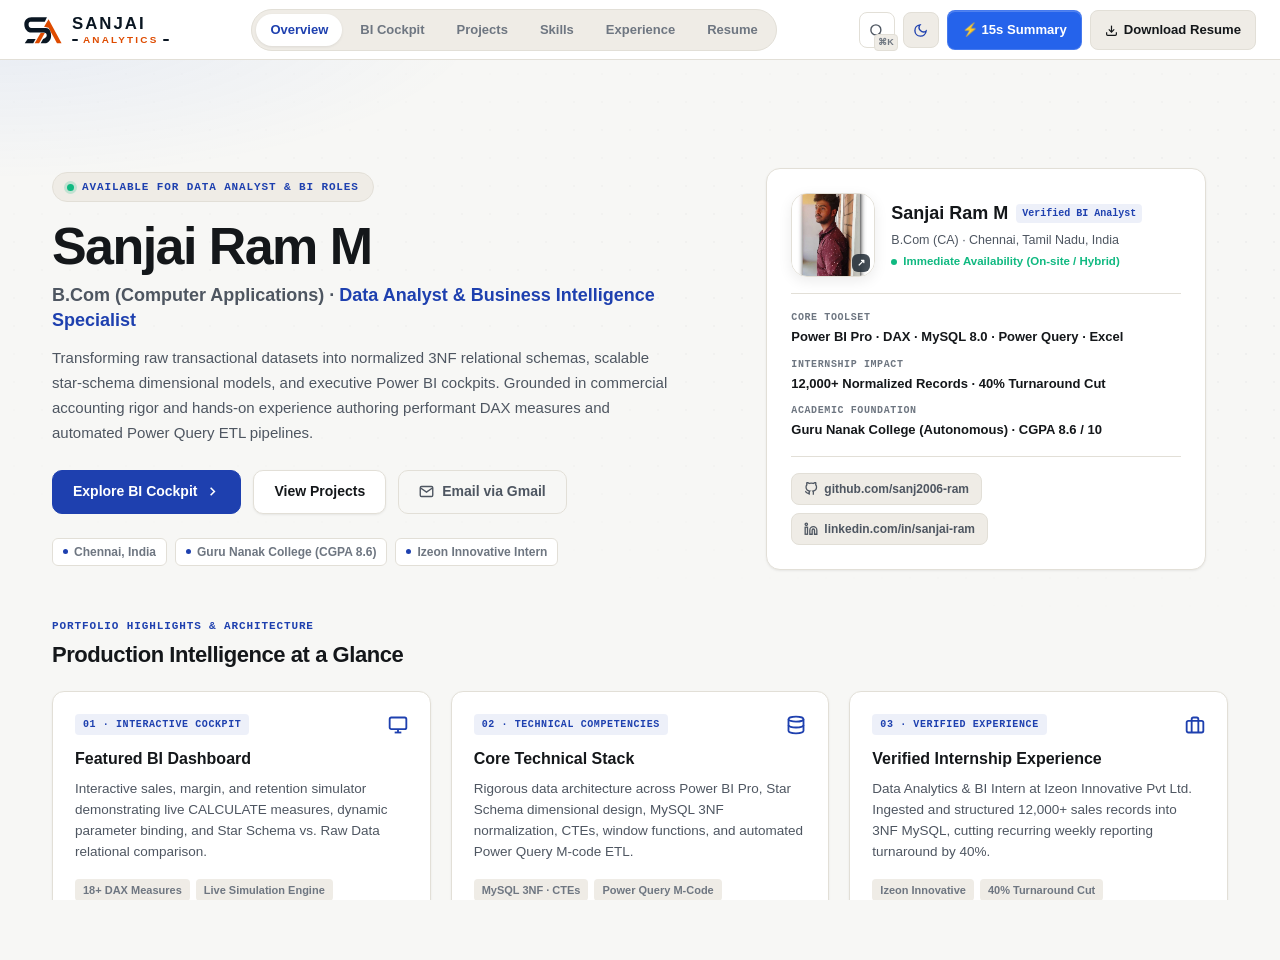
==== commit 77df23c9: "feat(portrait): adapt candidate portrait framing between card thumbnail and lightbox modal" ====
--- a/index.html
+++ b/index.html
@@ -4182,7 +4182,13 @@
   overflow: hidden;
 }
 .modal-card-avatar {
-  max-width: 360px;
+  width: calc(100vw - 32px);
+  max-width: 420px;
+}
+@media (min-width: 640px) {
+  .modal-card-avatar {
+    max-width: 460px;
+  }
 }
 .modal-header {
   display: flex;
@@ -4372,18 +4378,37 @@
 
 /* Avatar Preview Modal */
 .avatar-large-frame {
-  width: 140px;
-  height: 140px;
-  border-radius: 20px;
-  border: 3px solid #FFFFFF;
-  box-shadow: 0 8px 24px rgba(15, 23, 42, 0.15);
+  width: 100%;
+  max-width: 340px;
+  max-height: 60vh;
   margin: 0 auto;
+  border-radius: 16px;
   overflow: hidden;
+  border: 1px solid var(--border-subtle);
+  box-shadow: 0 12px 32px rgba(0, 0, 0, 0.16);
+  background: var(--bg-surface);
+  cursor: pointer;
+  position: relative;
+  transition: transform 0.2s cubic-bezier(0.16, 1, 0.3, 1), box-shadow 0.2s ease;
+}
+@media (min-width: 640px) {
+  .avatar-large-frame {
+    max-width: 400px;
+  }
+}
+.avatar-large-frame:hover {
+  transform: scale(1.01);
+  box-shadow: 0 16px 40px rgba(0, 0, 0, 0.22);
 }
 .avatar-large-img {
   width: 100%;
-  height: 100%;
-  object-fit: cover;
+  height: auto;
+  max-height: 60vh;
+  aspect-ratio: 1 / 1;
+  object-fit: contain;
+  display: block;
+  transform: none;
+  border-radius: 16px;
 }
 
 /* Preloader Reload Gate */
@@ -5881,38 +5906,54 @@
 
 .exec-photo-wrap {
   position: relative;
-  width: 76px;
-  height: 90px;
-  border-radius: 12px;
+  width: 84px;
+  height: 84px;
+  border-radius: 16px;
   overflow: hidden;
   border: 1.5px solid var(--border-hairline);
   flex-shrink: 0;
   cursor: pointer;
-  box-shadow: 0 4px 12px rgba(0, 0, 0, 0.08);
-  transition: transform 0.2s ease;
+  box-shadow: 0 4px 14px rgba(0, 0, 0, 0.08);
+  transition: transform 0.2s cubic-bezier(0.16, 1, 0.3, 1), box-shadow 0.2s ease, border-color 0.2s ease;
 }
 
 .exec-photo-wrap:hover {
-  transform: scale(1.03);
+  transform: scale(1.04);
+  border-color: var(--accent-primary);
+  box-shadow: 0 6px 18px rgba(37, 99, 235, 0.18);
 }
 
 .exec-photo-img {
   width: 100%;
   height: 100%;
   object-fit: cover;
+  object-position: 65% 20%;
+  transform: scale(1.35);
+  transform-origin: 68% 22%;
   display: block;
+  transition: transform 0.25s cubic-bezier(0.16, 1, 0.3, 1);
+}
+
+.exec-photo-wrap:hover .exec-photo-img {
+  transform: scale(1.42);
 }
 
 .exec-photo-badge {
   position: absolute;
-  bottom: 3px;
-  right: 3px;
+  bottom: 4px;
+  right: 4px;
   background: rgba(10, 22, 34, 0.75);
   color: #FFFFFF;
-  font-size: 9px;
+  font-size: 9.5px;
   font-weight: 700;
-  padding: 1px 4px;
-  border-radius: 4px;
+  width: 18px;
+  height: 18px;
+  display: flex;
+  align-items: center;
+  justify-content: center;
+  border-radius: 6px;
+  backdrop-filter: blur(4px);
+  pointer-events: none;
 }
 
 .exec-header-meta {
@@ -6711,8 +6752,8 @@
               <div class="executive-profile-card">
                 
                 <div class="exec-card-header">
-                  <div class="exec-photo-wrap" onclick="window.openAvatarModal()" title="Click to view portrait">
-                    <img src="[data-uri]" alt="Sanjai Ram M - Data Analyst &amp; BI Specialist" class="exec-photo-img" width="88" height="104">
+                  <div class="exec-photo-wrap" onclick="window.openAvatarModal()" title="Click to view candidate portrait">
+                    <img src="[data-uri]" alt="Sanjai Ram M - Data Analyst &amp; BI Specialist" class="exec-photo-img" width="84" height="84">
                     <div class="exec-photo-badge" aria-hidden="true">&nearr;</div>
                   </div>
                   <div class="exec-header-meta">
@@ -8393,12 +8434,12 @@
   <!-- Avatar Expand Modal -->
   <div class="modal-backdrop" id="modal-avatar-preview" aria-hidden="true" onclick="if(event.target === this) window.closeModal('modal-avatar-preview')">
     <div class="modal-card modal-card-avatar" role="dialog" aria-modal="true" aria-labelledby="avatar-modal-title">
-      <div class="modal-header" style="border-bottom:none; padding-bottom:0;">
+      <div class="modal-header" style="border-bottom:none; padding-bottom:6px;">
         <span class="modal-eyebrow" id="avatar-modal-title">CANDIDATE PORTRAIT</span>
         <button type="button" class="modal-close-btn" onclick="window.closeModal('modal-avatar-preview')" aria-label="Close modal">&times;</button>
       </div>
-      <div class="modal-body" style="text-align:center; padding-top:12px;">
-        <div class="avatar-large-frame">
+      <div class="modal-body" style="text-align:center; padding:4px 4px 12px;">
+        <div class="avatar-large-frame" onclick="window.closeModal('modal-avatar-preview')" style="cursor:pointer;" title="Click photo to minimize">
           <img src="[data-uri]" alt="Sanjai Ram M Portrait" class="avatar-large-img">
         </div>
         <h4 style="margin:16px 0 4px; font-size:18px; font-weight:800; color:var(--text-primary);">Sanjai Ram M</h4>
@@ -8728,6 +8769,9 @@
     if (!modal) return;
     modal.classList.remove('open');
     modal.setAttribute('aria-hidden', 'true');
+    if (!document.querySelector('.modal-backdrop.open')) {
+      document.body.style.overflow = '';
+    }
   };
 
   window.closeAllModals = function () {
@@ -8736,6 +8780,7 @@
       m.classList.remove('open');
       m.setAttribute('aria-hidden', 'true');
     });
+    document.body.style.overflow = '';
     window.closeMobileMenu();
   };
 
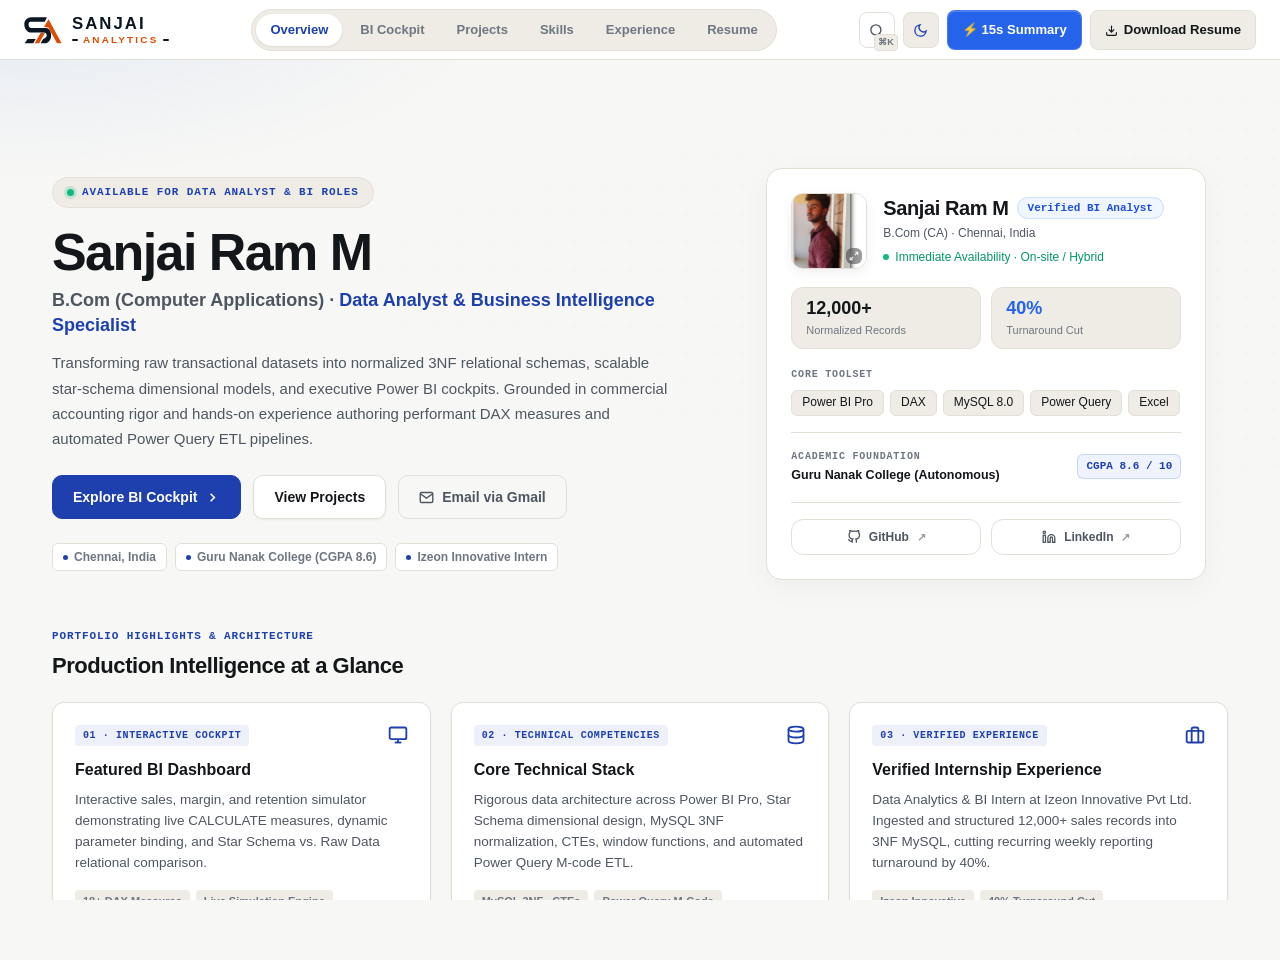
==== commit 6fff10af: "feat(overview): redesign executive profile card into high-contrast dossier with KPI strip and dual a" ====
--- a/index.html
+++ b/index.html
@@ -5877,7 +5877,7 @@
   background: var(--accent-primary);
 }
 
-/* Executive Profile Card */
+/* Executive Profile Card (Agency-Grade High-Contrast Dossier) */
 .overview-hero-right {
   display: flex;
   justify-content: center;
@@ -5886,16 +5886,22 @@
 
 .executive-profile-card {
   background: var(--bg-surface);
-  border: 1px solid var(--border-hairline);
-  border-radius: 14px;
+  border: 1px solid var(--border-subtle);
+  border-radius: 16px;
   padding: 24px;
-  box-shadow: var(--card-shadow);
+  box-shadow: 0 8px 30px rgba(0, 0, 0, 0.04);
   display: flex;
   flex-direction: column;
-  gap: 16px;
   width: 100%;
   max-width: 440px;
   box-sizing: border-box;
+  transition: border-color 0.2s ease, box-shadow 0.2s ease;
+}
+
+[data-theme="dark"] .executive-profile-card {
+  background: rgba(15, 23, 42, 0.90);
+  border-color: rgba(51, 65, 85, 0.7);
+  box-shadow: 0 8px 30px rgba(0, 0, 0, 0.35);
 }
 
 .exec-card-header {
@@ -5906,19 +5912,23 @@
 
 .exec-photo-wrap {
   position: relative;
-  width: 84px;
-  height: 84px;
-  border-radius: 16px;
+  width: 76px;
+  height: 76px;
+  border-radius: 12px;
   overflow: hidden;
-  border: 1.5px solid var(--border-hairline);
+  border: 1px solid var(--border-subtle);
   flex-shrink: 0;
   cursor: pointer;
-  box-shadow: 0 4px 14px rgba(0, 0, 0, 0.08);
+  box-shadow: 0 4px 12px rgba(0, 0, 0, 0.06);
   transition: transform 0.2s cubic-bezier(0.16, 1, 0.3, 1), box-shadow 0.2s ease, border-color 0.2s ease;
 }
 
+[data-theme="dark"] .exec-photo-wrap {
+  border-color: rgba(51, 65, 85, 0.7);
+}
+
 .exec-photo-wrap:hover {
-  transform: scale(1.04);
+  transform: scale(1.03);
   border-color: var(--accent-primary);
   box-shadow: 0 6px 18px rgba(37, 99, 235, 0.18);
 }
@@ -5927,39 +5937,44 @@
   width: 100%;
   height: 100%;
   object-fit: cover;
-  object-position: 65% 20%;
-  transform: scale(1.35);
-  transform-origin: 68% 22%;
+  object-position: 78% 18%;
+  transform: scale(1.45);
+  transform-origin: 80% 20%;
   display: block;
   transition: transform 0.25s cubic-bezier(0.16, 1, 0.3, 1);
 }
 
 .exec-photo-wrap:hover .exec-photo-img {
-  transform: scale(1.42);
+  transform: scale(1.52);
 }
 
 .exec-photo-badge {
   position: absolute;
   bottom: 4px;
   right: 4px;
-  background: rgba(10, 22, 34, 0.75);
+  background: rgba(0, 0, 0, 0.45);
+  backdrop-filter: blur(4px);
+  -webkit-backdrop-filter: blur(4px);
   color: #FFFFFF;
-  font-size: 9.5px;
-  font-weight: 700;
-  width: 18px;
-  height: 18px;
+  padding: 3px;
+  border-radius: 6px;
+  opacity: 0.85;
   display: flex;
   align-items: center;
   justify-content: center;
-  border-radius: 6px;
-  backdrop-filter: blur(4px);
+  transition: opacity 0.15s ease, transform 0.15s ease;
   pointer-events: none;
+  line-height: 1;
+}
+
+.exec-photo-wrap:hover .exec-photo-badge {
+  opacity: 1;
+  transform: scale(1.08);
 }
 
 .exec-header-meta {
   display: flex;
   flex-direction: column;
-  gap: 4px;
   min-width: 0;
 }
 
@@ -5971,33 +5986,50 @@
 }
 
 .exec-name {
-  font-size: 18px;
-  font-weight: 800;
+  font-size: 20px;
+  font-weight: 700;
+  letter-spacing: -0.02em;
   color: var(--text-primary);
+  line-height: 1.2;
 }
 
 .exec-role-pill {
   font-family: var(--font-mono, monospace);
-  font-size: 10px;
-  font-weight: 700;
-  padding: 2px 6px;
-  border-radius: 4px;
-  background: var(--accent-tint);
-  color: var(--accent-primary);
+  font-size: 11px;
+  font-weight: 600;
+  padding: 2px 10px;
+  border-radius: 9999px;
+  background: #EFF6FF;
+  color: #1D4ED8;
+  border: 1px solid rgba(191, 219, 254, 0.7);
+  display: inline-flex;
+  align-items: center;
+}
+
+[data-theme="dark"] .exec-role-pill {
+  background: rgba(30, 58, 138, 0.4);
+  color: #93C5FD;
+  border-color: rgba(30, 64, 175, 0.6);
 }
 
 .exec-sub {
-  font-size: 12.5px;
+  font-size: 12px;
   color: var(--text-secondary);
+  margin-top: 4px;
 }
 
 .exec-status-row {
   display: flex;
   align-items: center;
   gap: 6px;
-  font-size: 11.5px;
-  font-weight: 600;
-  color: #10B981;
+  font-size: 12px;
+  font-weight: 500;
+  color: #059669;
+  margin-top: 6px;
+}
+
+[data-theme="dark"] .exec-status-row {
+  color: #34D399;
 }
 
 .exec-status-indicator {
@@ -6005,65 +6037,205 @@
   height: 6px;
   border-radius: 50%;
   background: #10B981;
-}
-
-.exec-card-divider {
-  height: 1px;
-  background: var(--border-hairline);
-  width: 100%;
-}
-
-.exec-specs-list {
-  display: flex;
-  flex-direction: column;
+  flex-shrink: 0;
+}
+
+/* 2-Column Scannable KPI Grid */
+.exec-kpi-grid {
+  display: grid;
+  grid-template-columns: repeat(2, 1fr);
   gap: 10px;
-}
-
-.exec-spec-row {
+  margin: 18px 0;
+}
+
+.exec-kpi-box {
+  border-radius: 12px;
+  background: var(--bg-subtle);
+  border: 1px solid var(--border-hairline);
+  padding: 10px 14px;
   display: flex;
   flex-direction: column;
   gap: 2px;
 }
 
-.exec-spec-label {
+[data-theme="dark"] .exec-kpi-box {
+  background: rgba(30, 41, 59, 0.6);
+  border-color: rgba(51, 65, 85, 0.6);
+}
+
+.exec-kpi-val {
+  font-size: 18px;
+  font-weight: 700;
+  color: var(--text-primary);
+  line-height: 1.2;
+}
+
+.exec-kpi-val-highlight {
+  color: #2563EB;
+}
+
+[data-theme="dark"] .exec-kpi-val-highlight {
+  color: #60A5FA;
+}
+
+.exec-kpi-label {
+  font-size: 11px;
+  color: var(--text-muted);
+  font-weight: 500;
+}
+
+/* Core Toolset Micro-Pills */
+.exec-toolset-block {
+  display: flex;
+  flex-direction: column;
+  gap: 8px;
+}
+
+.exec-section-label {
   font-family: var(--font-mono, monospace);
   font-size: 10px;
   font-weight: 700;
-  letter-spacing: 0.06em;
+  letter-spacing: 0.08em;
   color: var(--text-muted);
-}
-
-.exec-spec-val {
-  font-size: 13px;
+  text-transform: uppercase;
+}
+
+.exec-toolset-pills {
+  display: flex;
+  flex-wrap: wrap;
+  gap: 6px;
+}
+
+.exec-tool-pill {
+  font-size: 12px;
+  font-weight: 500;
+  padding: 4px 10px;
+  border-radius: 6px;
+  background: var(--bg-subtle);
+  color: var(--text-primary);
+  border: 1px solid var(--border-hairline);
+  line-height: 1.3;
+}
+
+[data-theme="dark"] .exec-tool-pill {
+  background: rgba(30, 41, 59, 0.7);
+  color: #CBD5E1;
+  border-color: rgba(51, 65, 85, 0.6);
+}
+
+/* Academic Foundation Row */
+.exec-academic-row {
+  display: flex;
+  align-items: center;
+  justify-content: space-between;
+  padding-top: 16px;
+  margin-top: 16px;
+  border-top: 1px solid var(--border-hairline);
+  gap: 12px;
+}
+
+[data-theme="dark"] .exec-academic-row {
+  border-top-color: rgba(51, 65, 85, 0.4);
+}
+
+.exec-academic-info {
+  display: flex;
+  flex-direction: column;
+  gap: 2px;
+}
+
+.exec-academic-label {
+  font-family: var(--font-mono, monospace);
+  font-size: 10px;
+  font-weight: 700;
+  letter-spacing: 0.08em;
+  color: var(--text-muted);
+  text-transform: uppercase;
+}
+
+.exec-academic-school {
+  font-size: 12.5px;
   font-weight: 600;
   color: var(--text-primary);
 }
 
-.exec-card-links {
-  display: flex;
+.exec-academic-badge {
+  font-family: var(--font-mono, monospace);
+  font-size: 11px;
+  font-weight: 700;
+  padding: 3px 8px;
+  border-radius: 6px;
+  background: rgba(37, 99, 235, 0.08);
+  color: var(--accent-primary);
+  border: 1px solid rgba(37, 99, 235, 0.2);
+  white-space: nowrap;
+}
+
+[data-theme="dark"] .exec-academic-badge {
+  background: rgba(37, 99, 235, 0.18);
+  color: #60A5FA;
+  border-color: rgba(96, 165, 250, 0.3);
+}
+
+/* Dual Action Equal 2-Column Footer Buttons */
+.exec-actions-grid {
+  display: grid;
+  grid-template-columns: repeat(2, 1fr);
+  gap: 10px;
+  margin-top: 18px;
+  padding-top: 16px;
+  border-top: 1px solid var(--border-hairline);
+}
+
+[data-theme="dark"] .exec-actions-grid {
+  border-top-color: rgba(51, 65, 85, 0.4);
+}
+
+.exec-action-btn {
+  display: flex;
+  align-items: center;
+  justify-content: center;
   gap: 8px;
-  flex-wrap: wrap;
-}
-
-.exec-link-pill {
-  display: inline-flex;
-  align-items: center;
-  gap: 6px;
-  padding: 6px 12px;
-  border-radius: 8px;
-  background: var(--bg-subtle);
-  border: 1px solid var(--border-hairline);
+  padding: 8px 12px;
+  border-radius: 12px;
   font-size: 12px;
   font-weight: 600;
+  border: 1px solid var(--border-subtle);
+  background: var(--bg-surface);
   color: var(--text-secondary);
   text-decoration: none;
-  transition: all 0.15s ease;
-}
-
-.exec-link-pill:hover {
-  background: var(--accent-tint);
-  border-color: var(--accent-primary);
-  color: var(--accent-primary);
+  transition: all 0.15s cubic-bezier(0.16, 1, 0.3, 1);
+}
+
+[data-theme="dark"] .exec-action-btn {
+  background: rgba(30, 41, 59, 0.5);
+  border-color: rgba(51, 65, 85, 0.6);
+  color: #E2E8F0;
+}
+
+.exec-action-btn:hover {
+  background: var(--bg-subtle);
+  border-color: var(--border-prominent);
+  color: var(--text-primary);
+  transform: translateY(-1px);
+  box-shadow: 0 4px 12px rgba(0, 0, 0, 0.05);
+}
+
+[data-theme="dark"] .exec-action-btn:hover {
+  background: rgba(51, 65, 85, 0.6);
+  border-color: rgba(148, 163, 184, 0.4);
+  color: #FFFFFF;
+}
+
+.exec-btn-arrow {
+  font-size: 11px;
+  opacity: 0.6;
+  transition: transform 0.15s ease, opacity 0.15s ease;
+}
+
+.exec-action-btn:hover .exec-btn-arrow {
+  opacity: 1;
+  transform: translate(1px, -1px);
 }
 
 /* Quick-Access Bento Preview Grid */
@@ -6747,55 +6919,75 @@
 
             </div>
 
-            <!-- Right Column: Clean, Compact Executive Profile Card -->
+            <!-- Right Column: Agency-Grade Executive Profile Card -->
             <div class="overview-hero-right">
               <div class="executive-profile-card">
                 
+                <!-- Header Row & Avatar -->
                 <div class="exec-card-header">
                   <div class="exec-photo-wrap" onclick="window.openAvatarModal()" title="Click to view candidate portrait">
-                    <img src="[data-uri]" alt="Sanjai Ram M - Data Analyst &amp; BI Specialist" class="exec-photo-img" width="84" height="84">
-                    <div class="exec-photo-badge" aria-hidden="true">&nearr;</div>
+                    <img src="[data-uri]" alt="Sanjai Ram M - Data Analyst &amp; BI Specialist" class="exec-photo-img" width="76" height="76">
+                    <div class="exec-photo-badge" aria-hidden="true" title="Expand portrait">
+                      <svg width="10" height="10" viewBox="0 0 24 24" fill="none" stroke="currentColor" stroke-width="2.5"><polyline points="15 3 21 3 21 9"/><polyline points="9 21 3 21 3 15"/><line x1="21" y1="3" x2="14" y2="10"/><line x1="3" y1="21" x2="10" y2="14"/></svg>
+                    </div>
                   </div>
                   <div class="exec-header-meta">
                     <div class="exec-name-row">
                       <span class="exec-name">Sanjai Ram M</span>
                       <span class="exec-role-pill">Verified BI Analyst</span>
                     </div>
-                    <span class="exec-sub">B.Com (CA) &middot; Chennai, Tamil Nadu, India</span>
+                    <span class="exec-sub">B.Com (CA) &middot; Chennai, India</span>
                     <div class="exec-status-row">
                       <span class="exec-status-indicator"></span>
-                      <span>Immediate Availability (On-site / Hybrid)</span>
+                      <span>Immediate Availability &middot; On-site / Hybrid</span>
                     </div>
                   </div>
                 </div>
 
-                <div class="exec-card-divider" aria-hidden="true"></div>
-
-                <div class="exec-specs-list">
-                  <div class="exec-spec-row">
-                    <span class="exec-spec-label">CORE TOOLSET</span>
-                    <span class="exec-spec-val">Power BI Pro &middot; DAX &middot; MySQL 8.0 &middot; Power Query &middot; Excel</span>
+                <!-- 2-Column Scannable KPI Metric Grid -->
+                <div class="exec-kpi-grid">
+                  <div class="exec-kpi-box">
+                    <span class="exec-kpi-val">12,000+</span>
+                    <span class="exec-kpi-label">Normalized Records</span>
                   </div>
-                  <div class="exec-spec-row">
-                    <span class="exec-spec-label">INTERNSHIP IMPACT</span>
-                    <span class="exec-spec-val">12,000+ Normalized Records &middot; 40% Turnaround Cut</span>
-                  </div>
-                  <div class="exec-spec-row">
-                    <span class="exec-spec-label">ACADEMIC FOUNDATION</span>
-                    <span class="exec-spec-val">Guru Nanak College (Autonomous) &middot; CGPA 8.6 / 10</span>
+                  <div class="exec-kpi-box">
+                    <span class="exec-kpi-val exec-kpi-val-highlight">40%</span>
+                    <span class="exec-kpi-label">Turnaround Cut</span>
                   </div>
                 </div>
 
-                <div class="exec-card-divider" aria-hidden="true"></div>
-
-                <div class="exec-card-links">
-                  <a href="https://github.com/sanj2006-ram" target="_blank" rel="noopener noreferrer" class="exec-link-pill">
+                <!-- Core Toolset Micro-Pills -->
+                <div class="exec-toolset-block">
+                  <span class="exec-section-label">CORE TOOLSET</span>
+                  <div class="exec-toolset-pills">
+                    <span class="exec-tool-pill">Power BI Pro</span>
+                    <span class="exec-tool-pill">DAX</span>
+                    <span class="exec-tool-pill">MySQL 8.0</span>
+                    <span class="exec-tool-pill">Power Query</span>
+                    <span class="exec-tool-pill">Excel</span>
+                  </div>
+                </div>
+
+                <!-- Academic Foundation Row -->
+                <div class="exec-academic-row">
+                  <div class="exec-academic-info">
+                    <span class="exec-academic-label">ACADEMIC FOUNDATION</span>
+                    <span class="exec-academic-school">Guru Nanak College (Autonomous)</span>
+                  </div>
+                  <span class="exec-academic-badge">CGPA 8.6 / 10</span>
+                </div>
+
+                <!-- Dual Action Equal 2-Column Footer Buttons -->
+                <div class="exec-actions-grid">
+                  <a href="https://github.com/sanj2006-ram" target="_blank" rel="noopener noreferrer" class="exec-action-btn" title="View Sanjai's GitHub repositories">
                     <svg width="14" height="14" viewBox="0 0 24 24" fill="none" stroke="currentColor" stroke-width="2.2"><path d="M9 19c-5 1.5-5-2.5-7-3m14 6v-3.87a3.37 3.37 0 0 0-.94-2.61c3.14-.35 6.44-1.54 6.44-7A5.44 5.44 0 0 0 20 4.77 5.07 5.07 0 0 0 19.91 1S18.73.65 16 2.48a13.38 13.38 0 0 0-7 0C6.27.65 5.09 1 5.09 1A5.07 5.07 0 0 0 5 4.77a5.44 5.44 0 0 0-1.5 3.78c0 5.42 3.3 6.61 6.44 7A3.37 3.37 0 0 0 9 18.13V22"/></svg>
-                    <span>github.com/sanj2006-ram</span>
+                    <span>GitHub</span>
+                    <span class="exec-btn-arrow" aria-hidden="true">&nearr;</span>
                   </a>
-                  <a href="https://linkedin.com/in/sanjai-ram" target="_blank" rel="noopener noreferrer" class="exec-link-pill">
+                  <a href="https://linkedin.com/in/sanjai-ram" target="_blank" rel="noopener noreferrer" class="exec-action-btn" title="View Sanjai's LinkedIn profile">
                     <svg width="14" height="14" viewBox="0 0 24 24" fill="none" stroke="currentColor" stroke-width="2.2"><path d="M16 8a6 6 0 0 1 6 6v7h-4v-7a2 2 0 0 0-2-2 2 2 0 0 0-2 2v7h-4v-7a6 6 0 0 1 6-6z"/><rect x="2" y="9" width="4" height="12"/><circle cx="4" cy="4" r="2"/></svg>
-                    <span>linkedin.com/in/sanjai-ram</span>
+                    <span>LinkedIn</span>
+                    <span class="exec-btn-arrow" aria-hidden="true">&nearr;</span>
                   </a>
                 </div>
 
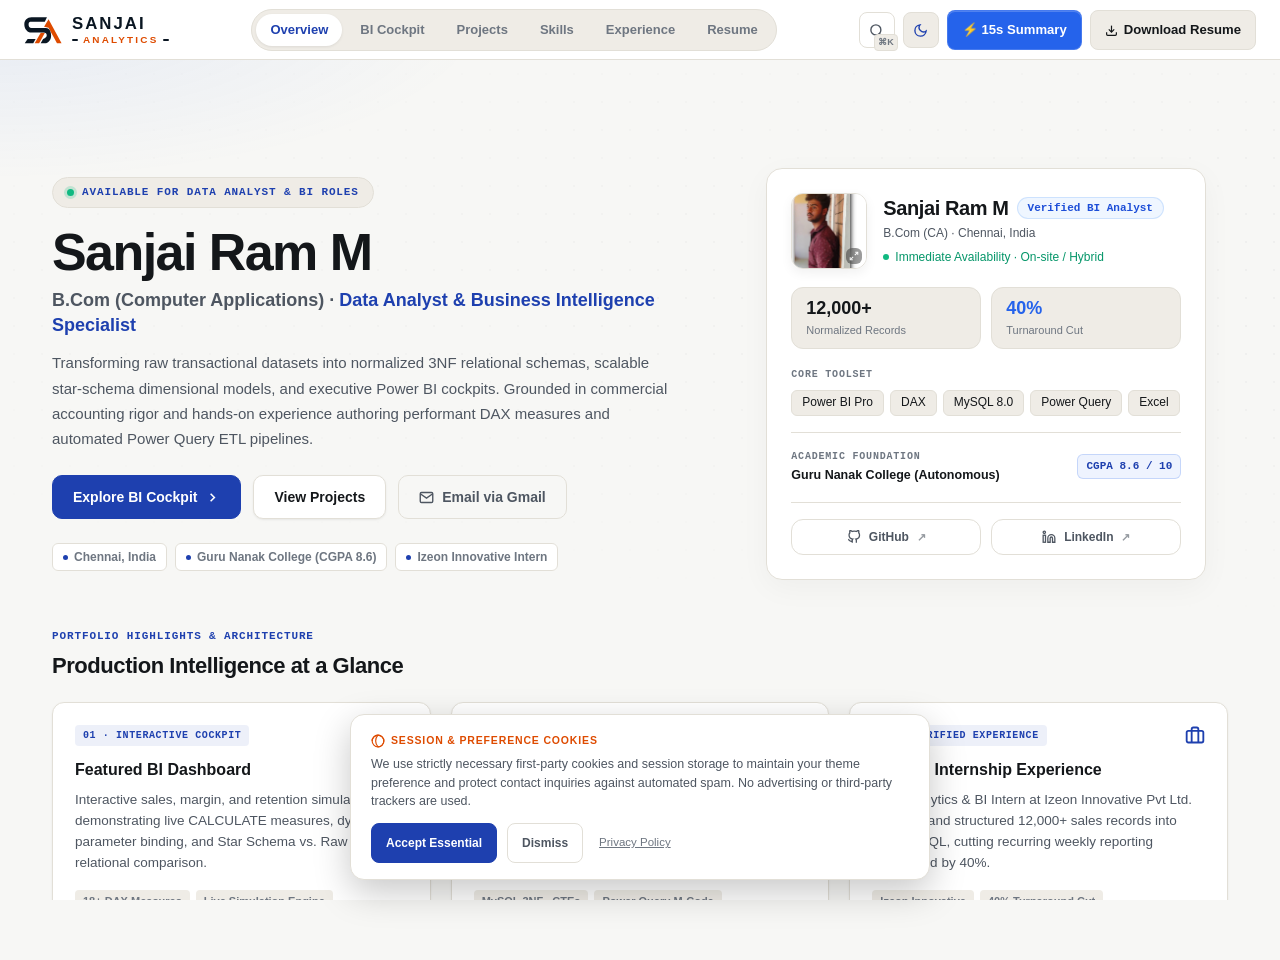
==== commit 4a79d6e5: "feat: complete full-stack audit, mobile 6-col dock, BI Cockpit engine, SA monogram, legal modals, co" ====
--- a/index.html
+++ b/index.html
@@ -24,7 +24,7 @@
   <meta name="twitter:image" content="https://sanjai-analytics.vercel.app/assets/og-preview.png">
 
   <!-- Favicon -->
-  <link rel="icon" type="image/svg+xml" href="[data-uri]">
+  <link rel="icon" type="image/svg+xml" href="[data-uri]">
   <link rel="alternate icon" href="favicon.ico">
   <link rel="apple-touch-icon" href="assets/apple-touch-icon.png">
 
@@ -6702,6 +6702,296 @@
 .sw-attribution-link:hover {
   color: var(--accent-primary);
   text-decoration: underline;
+}
+
+
+/* ==========================================================================
+   PRODUCTION HARDENING & AUDIT ADDITIONS
+   ========================================================================== */
+
+/* 1. Case Study Grid Mobile Vertical Stacking (< 1024px) */
+@media (max-width: 1023px) {
+  .case-study-grid {
+    display: flex !important;
+    flex-direction: column !important;
+    gap: 20px !important;
+    width: 100% !important;
+    box-sizing: border-box !important;
+  }
+  .case-meta-list {
+    display: contents !important;
+  }
+  .case-block-header {
+    order: 1 !important;
+    width: 100% !important;
+  }
+  .case-block-toolset {
+    order: 2 !important;
+    width: 100% !important;
+  }
+  .case-block-problem {
+    order: 3 !important;
+    width: 100% !important;
+  }
+  .pipeline-stepper-wrap {
+    order: 4 !important;
+    width: 100% !important;
+    display: flex !important;
+    flex-direction: column !important;
+    gap: 12px !important;
+  }
+  .case-block-impact {
+    order: 5 !important;
+    width: 100% !important;
+  }
+  .pipeline-step-item {
+    box-sizing: border-box !important;
+    width: 100% !important;
+    max-width: 100% !important;
+  }
+  .case-tags-cluster {
+    display: flex !important;
+    flex-wrap: wrap !important;
+    gap: 8px !important;
+  }
+  .flagship-card {
+    padding: 20px 16px !important;
+  }
+}
+
+/* 2. Equal-Width 6-Column Mobile Dock (< 768px) */
+@media (max-width: 768px) {
+  .bottom-floating-dock {
+    display: flex !important;
+    position: fixed !important;
+    bottom: 0 !important;
+    left: 0 !important;
+    right: 0 !important;
+    transform: none !important;
+    width: 100% !important;
+    z-index: 50 !important;
+    pointer-events: none !important;
+    background: transparent !important;
+    padding: 0 6px 8px 6px !important;
+    box-sizing: border-box !important;
+  }
+  .dock-container-pill {
+    pointer-events: auto !important;
+    position: relative !important;
+    display: grid !important;
+    grid-template-columns: repeat(6, 1fr) !important;
+    width: 100% !important;
+    max-width: 100% !important;
+    padding: 4px 2px !important;
+    gap: 2px !important;
+    border-radius: 14px !important;
+    box-sizing: border-box !important;
+    background: var(--bg-surface) !important;
+    border: 1px solid var(--border-hairline) !important;
+    box-shadow: 0 4px 20px rgba(0, 0, 0, 0.18) !important;
+    backdrop-filter: blur(12px) !important;
+    -webkit-backdrop-filter: blur(12px) !important;
+  }
+  .dock-pill-item {
+    display: flex !important;
+    flex-direction: column !important;
+    justify-content: center !important;
+    align-items: center !important;
+    min-height: 44px !important;
+    padding: 2px 1px !important;
+    font-size: 10px !important;
+    text-align: center !important;
+    width: 100% !important;
+    gap: 2px !important;
+    white-space: nowrap !important;
+    overflow: hidden !important;
+    text-overflow: ellipsis !important;
+  }
+  .dock-item-dot {
+    display: inline-block !important;
+    width: 4px !important;
+    height: 4px !important;
+    border-radius: 50% !important;
+    background: currentColor !important;
+  }
+  .dock-active-pill-bg {
+    display: none !important;
+  }
+  .dock-pill-item.active {
+    background: var(--accent-primary) !important;
+    color: #FFFFFF !important;
+    border-radius: 8px !important;
+  }
+  .deck-main {
+    padding-bottom: 72px !important;
+  }
+}
+
+/* 3. Legal Modals (Privacy Policy & Terms) */
+.modal-card-legal {
+  max-width: 640px;
+  width: 92vw;
+  max-height: 86vh;
+  display: flex;
+  flex-direction: column;
+}
+.legal-modal-body {
+  overflow-y: auto;
+  padding: 20px 24px;
+  font-size: 13.5px;
+  line-height: 1.6;
+  color: var(--text-secondary);
+}
+.legal-effective-date {
+  font-size: 11.5px;
+  font-weight: 600;
+  color: var(--text-muted);
+  margin-bottom: 16px;
+  padding-bottom: 8px;
+  border-bottom: 1px solid var(--border-hairline);
+}
+.legal-heading {
+  font-size: 14.5px;
+  font-weight: 700;
+  color: var(--text-primary);
+  margin: 16px 0 6px;
+}
+.legal-heading:first-of-type {
+  margin-top: 0;
+}
+.legal-text {
+  margin: 0 0 12px;
+}
+.legal-list {
+  margin: 0 0 14px;
+  padding-left: 20px;
+}
+.legal-list li {
+  margin-bottom: 6px;
+  font-size: 13px;
+}
+.legal-link {
+  color: var(--brand-orange, #DE4B00);
+  text-decoration: underline;
+}
+
+/* 4. Cookie Consent Banner */
+.cookie-consent-bar {
+  position: fixed;
+  bottom: 20px;
+  left: 20px;
+  right: 20px;
+  max-width: 580px;
+  margin: 0 auto;
+  z-index: 99;
+  background: var(--bg-surface);
+  border: 1px solid var(--border-subtle);
+  border-radius: 14px;
+  padding: 16px 20px;
+  box-shadow: 0 12px 36px rgba(0, 0, 0, 0.22);
+  backdrop-filter: blur(16px);
+  -webkit-backdrop-filter: blur(16px);
+  animation: slideUpCookie 320ms cubic-bezier(0.16, 1, 0.3, 1) forwards;
+  transition: opacity 280ms ease, transform 280ms ease;
+}
+.cookie-consent-bar.fade-out {
+  opacity: 0;
+  transform: translateY(12px);
+  pointer-events: none;
+}
+@keyframes slideUpCookie {
+  from { opacity: 0; transform: translateY(24px); }
+  to { opacity: 1; transform: translateY(0); }
+}
+.cookie-consent-container {
+  display: flex;
+  flex-direction: column;
+  gap: 12px;
+}
+.cookie-consent-badge {
+  display: inline-flex;
+  align-items: center;
+  gap: 6px;
+  font-size: 10.5px;
+  font-weight: 700;
+  letter-spacing: 0.08em;
+  color: var(--brand-orange, #DE4B00);
+  margin-bottom: 4px;
+}
+.cookie-consent-desc {
+  margin: 0;
+  font-size: 12.5px;
+  line-height: 1.5;
+  color: var(--text-secondary);
+}
+.cookie-consent-actions {
+  display: flex;
+  align-items: center;
+  gap: 10px;
+  flex-wrap: wrap;
+}
+.cookie-btn-accept {
+  font-size: 12px !important;
+  padding: 6px 14px !important;
+  height: 32px !important;
+}
+.cookie-btn-dismiss {
+  font-size: 12px !important;
+  padding: 6px 14px !important;
+  height: 32px !important;
+}
+.cookie-legal-link-btn {
+  background: transparent;
+  border: none;
+  color: var(--text-muted);
+  font-size: 11.5px;
+  cursor: pointer;
+  text-decoration: underline;
+  padding: 4px 6px;
+  transition: color 0.15s ease;
+}
+.cookie-legal-link-btn:hover {
+  color: var(--text-primary);
+}
+@media (max-width: 768px) {
+  .cookie-consent-bar {
+    bottom: 64px;
+    left: 10px;
+    right: 10px;
+    padding: 12px 14px;
+  }
+}
+
+/* 5. Contact Status Feedback States */
+.contact-status-success {
+  background: rgba(16, 185, 129, 0.12) !important;
+  color: #059669 !important;
+  border: 1px solid rgba(16, 185, 129, 0.3) !important;
+}
+[data-theme="dark"] .contact-status-success {
+  background: rgba(16, 185, 129, 0.2) !important;
+  color: #34D399 !important;
+  border-color: rgba(16, 185, 129, 0.4) !important;
+}
+.contact-status-warning {
+  background: rgba(245, 158, 11, 0.12) !important;
+  color: #D97706 !important;
+  border: 1px solid rgba(245, 158, 11, 0.3) !important;
+}
+[data-theme="dark"] .contact-status-warning {
+  background: rgba(245, 158, 11, 0.2) !important;
+  color: #FBBF24 !important;
+  border-color: rgba(245, 158, 11, 0.4) !important;
+}
+.contact-status-error {
+  background: rgba(239, 68, 68, 0.12) !important;
+  color: #DC2626 !important;
+  border: 1px solid rgba(239, 68, 68, 0.3) !important;
+}
+[data-theme="dark"] .contact-status-error {
+  background: rgba(239, 68, 68, 0.2) !important;
+  color: #F87171 !important;
+  border-color: rgba(239, 68, 68, 0.4) !important;
 }
 
 </style>
@@ -7621,13 +7911,13 @@
             
             <!-- Left Column: Specs & Overview -->
             <div class="case-meta-list">
-              <div>
+              <div class="case-block-header">
                 <div class="case-meta-tag">FLAGSHIP INTERNSHIP CASE STUDY</div>
                 <h3 class="case-main-title">Commercial Sales &amp; Revenue Intelligence Pipeline</h3>
                 <div class="case-org-line">Izeon Innovative Pvt Ltd &middot; Chennai, India</div>
               </div>
 
-              <div>
+              <div class="case-block-toolset">
                 <div class="case-section-subtitle">CORE TOOLSET</div>
                 <div class="case-tags-cluster">
                   <span class="case-tag-pill"><svg viewBox="0 0 24 24"><rect x="2" y="3" width="20" height="14" rx="2"/></svg>Power BI Pro</span>
@@ -7638,14 +7928,14 @@
                 </div>
               </div>
 
-              <div>
+              <div class="case-block-problem">
                 <div class="case-section-subtitle">BUSINESS PROBLEM</div>
                 <p class="case-body-text">
                   Disparate transactional records across distributed spreadsheet exports caused severe reporting latencies, untracked customer entities, and zero real-time visibility into weekly product gross margins.
                 </p>
               </div>
 
-              <div class="case-impact-box">
+              <div class="case-impact-box case-block-impact">
                 <div class="case-impact-title">
                   <svg width="14" height="14" viewBox="0 0 24 24" fill="none" stroke="currentColor" stroke-width="2.5"><polyline points="20 6 9 17 4 12"/></svg>
                   <span>VERIFIED BUSINESS IMPACT</span>
@@ -8365,7 +8655,14 @@
 
             <!-- Contact Form Card -->
             <div class="contact-form-card">
+              <div id="contact-status-feedback" role="alert" style="display:none; font-size:13px; font-weight:600; padding:12px 14px; border-radius:8px; margin-bottom:16px;"></div>
               <form class="contact-card-form" onsubmit="event.preventDefault(); window.handleContactSubmit(this);">
+                <!-- Honeypot field (hidden from real users, traps bots) -->
+                <div style="display:none !important; position:absolute; left:-9999px;" aria-hidden="true">
+                  <label for="contact-hp-field">Leave blank</label>
+                  <input type="text" id="contact-hp-field" name="_hp_trap" tabindex="-1" autocomplete="off">
+                </div>
+
                 <div class="form-grid-2col">
                   <div class="form-field">
                     <label for="sender-name-input" class="form-input-label">RECRUITER / SENDER NAME</label>
@@ -8380,6 +8677,15 @@
                   <label for="sender-msg-input" class="form-input-label">MESSAGE / POSITION DETAILS</label>
                   <textarea id="sender-msg-input" name="message" class="form-textarea-control" rows="4" placeholder="Role requirements, project scope, or interview schedule..." required></textarea>
                 </div>
+
+                <!-- Explicit Legal Consent Checkbox -->
+                <div class="form-checkbox-row" style="display:flex; align-items:flex-start; gap:8px; margin: 4px 0 16px 0;">
+                  <input type="checkbox" id="privacy-consent-checkbox" name="privacy_consent" style="margin-top:2px; accent-color:var(--brand-orange, #DE4B00); cursor:pointer;" required>
+                  <label for="privacy-consent-checkbox" style="font-size:12px; color:var(--text-secondary); line-height:1.45; cursor:pointer;">
+                    I have reviewed and agree to the <a href="javascript:void(0)" onclick="window.openPrivacyModal()" style="color:var(--brand-orange, #DE4B00); text-decoration:underline;">Privacy Policy</a> &amp; <a href="javascript:void(0)" onclick="window.openTermsModal()" style="color:var(--brand-orange, #DE4B00); text-decoration:underline;">Terms &amp; Conditions</a>.
+                  </label>
+                </div>
+
                 <div class="form-actions-row">
                   <button type="submit" class="btn btn-primary" style="flex:1; justify-content:center;">
                     <span>Send Message</span>
@@ -8419,6 +8725,10 @@
 
             <div class="footer-bottom-lockup" id="sw-footer-colophon">
               <span>&copy; 2026 Sanjai Ram M &middot; Chennai, India</span>
+              <span class="footer-divider-dot" aria-hidden="true">&bull;</span>
+              <a href="javascript:void(0)" onclick="window.openPrivacyModal()" class="sw-attribution-link">Privacy Policy</a>
+              <span class="footer-divider-dot" aria-hidden="true">&bull;</span>
+              <a href="javascript:void(0)" onclick="window.openTermsModal()" class="sw-attribution-link">Terms &amp; Conditions</a>
               <span class="footer-divider-dot" aria-hidden="true">&bull;</span>
               <a id="sw-credit-anchor" href="https://sarveshworks.vercel.app" target="_blank" rel="noopener noreferrer" class="sw-attribution-link">Maintained &amp; Developed by Sarvesh Works</a>
             </div>
@@ -8477,7 +8787,7 @@
               <svg width="18" height="18" viewBox="0 0 24 24" fill="none" stroke="#2563EB" stroke-width="2.5"><polyline points="20 6 9 17 4 12"/></svg>
             </div>
             <div class="recruiter-point-text">
-              <strong>Data Analytics &amp; BI Intern @ Izeon Innovative Pvt Ltd:</strong> Normalized 12,000+ raw transactional retail records into a 3NF MySQL relational database; authored automated Power Query M-code ETL workflows reducing recurring reporting preparation turnaround by 65%.
+              <strong>Data Analytics &amp; BI Intern @ Izeon Innovative Pvt Ltd:</strong> Normalized 12,000+ raw transactional retail records into a 3NF MySQL relational database; authored automated Power Query M-code ETL workflows reducing recurring reporting preparation turnaround by 40%.
             </div>
           </div>
 
@@ -8656,6 +8966,111 @@
     </div>
   </div>
 
+  <!-- Privacy Policy Modal -->
+  <div class="modal-backdrop" id="modal-privacy-policy" aria-hidden="true" onclick="if(event.target === this) window.closeModal('modal-privacy-policy')">
+    <div class="modal-card modal-card-legal" role="dialog" aria-modal="true" aria-labelledby="privacy-modal-title">
+      <div class="modal-header">
+        <div class="modal-title-lockup">
+          <span class="modal-eyebrow">LEGAL COMPLIANCE &middot; DATA INTEGRITY</span>
+          <h3 class="modal-title" id="privacy-modal-title">Privacy Policy</h3>
+        </div>
+        <button type="button" class="modal-close-btn" onclick="window.closeModal('modal-privacy-policy')" aria-label="Close modal">&times;</button>
+      </div>
+      <div class="modal-body legal-modal-body">
+        <p class="legal-effective-date">Effective Date: May 2026 &middot; Last Updated: November 2026</p>
+        
+        <h4 class="legal-heading">1. Introduction</h4>
+        <p class="legal-text">This portfolio website (<strong>https://sanjai-analytics.vercel.app/</strong>) is authored and maintained by <strong>Sanjai Ram M</strong>, Data Analyst &amp; Business Intelligence Specialist based in Chennai, India. We respect your privacy and are committed to safeguarding any communication details shared with us.</p>
+
+        <h4 class="legal-heading">2. Information Collection &amp; Purpose</h4>
+        <p class="legal-text">We do not sell, rent, monetize, or broker personal information. When you initiate correspondence via the Contact form or email (<strong>sanjairam1179@gmail.com</strong>), we receive your name, professional email address, and message scope exclusively to evaluate prospective employment, internship, or freelance business intelligence engagements.</p>
+
+        <h4 class="legal-heading">3. Local &amp; Session Storage</h4>
+        <p class="legal-text">This site employs minimal first-party browser storage for functional accessibility and anti-abuse safeguards:</p>
+        <ul class="legal-list">
+          <li><code>sa_theme</code>: Remembers your preferred visual contrast mode (Warm Alabaster Light / Graphite Obsidian Dark).</li>
+          <li><code>sa_email_sent</code>: Temporary session marker preventing automated duplicate submissions during an active browsing session.</li>
+          <li><code>sa_contact_draft</code>: Temporary session storage protecting unsent message text from accidental loss.</li>
+          <li><code>sa_cookie_consent</code>: Stores your acknowledgment of essential session cookies.</li>
+        </ul>
+        <p class="legal-text">No third-party tracking beacons, cross-site telemetry, or advertising cookies are embedded.</p>
+
+        <h4 class="legal-heading">4. Data Security &amp; Retention</h4>
+        <p class="legal-text">All interactions are encrypted in transit via Transport Layer Security (TLS 1.3). Communication records are retained only as long as necessary to conduct recruitment dialog, after which they may be archived or removed upon request.</p>
+
+        <h4 class="legal-heading">5. Your Rights &amp; Inquiries</h4>
+        <p class="legal-text">You have the right to request deletion or modification of any correspondence details provided. For any privacy inquiries, reach out directly to Sanjai Ram M at <a href="mailto:sanjairam1179@gmail.com" class="legal-link">sanjairam1179@gmail.com</a>.</p>
+      </div>
+      <div class="modal-footer">
+        <button type="button" class="btn btn-primary" onclick="window.closeModal('modal-privacy-policy')">
+          <span>Understood &amp; Close</span>
+        </button>
+      </div>
+    </div>
+  </div>
+
+  <!-- Terms & Conditions Modal -->
+  <div class="modal-backdrop" id="modal-terms-conditions" aria-hidden="true" onclick="if(event.target === this) window.closeModal('modal-terms-conditions')">
+    <div class="modal-card modal-card-legal" role="dialog" aria-modal="true" aria-labelledby="terms-modal-title">
+      <div class="modal-header">
+        <div class="modal-title-lockup">
+          <span class="modal-eyebrow">LEGAL AGREEMENT &middot; CANDIDATE DOSSIER</span>
+          <h3 class="modal-title" id="terms-modal-title">Terms &amp; Conditions</h3>
+        </div>
+        <button type="button" class="modal-close-btn" onclick="window.closeModal('modal-terms-conditions')" aria-label="Close modal">&times;</button>
+      </div>
+      <div class="modal-body legal-modal-body">
+        <p class="legal-effective-date">Effective Date: May 2026 &middot; Last Updated: November 2026</p>
+
+        <h4 class="legal-heading">1. Acceptance of Terms</h4>
+        <p class="legal-text">By browsing or interacting with <strong>https://sanjai-analytics.vercel.app/</strong>, you agree to comply with and be bound by these Terms and Conditions. If you do not agree, you should discontinue use of the portfolio.</p>
+
+        <h4 class="legal-heading">2. Professional Portfolio Purpose</h4>
+        <p class="legal-text">This platform serves as an executive portfolio and candidate dossier highlighting Sanjai Ram M's verified competencies in Power BI, DAX modeling, MySQL 3NF architecture, and ETL pipeline automation. All materials are presented for recruitment evaluation, technical review, and professional networking.</p>
+
+        <h4 class="legal-heading">3. Intellectual Property &amp; Attribution Integrity</h4>
+        <p class="legal-text">All proprietary interactive code, BI Cockpit simulation algorithms, custom SVG charts, and dossier designs are the intellectual work of Sanjai Ram M, developed in collaboration with and maintained by <strong>Sarvesh Works</strong> (<a href="https://sarveshworks.vercel.app" target="_blank" rel="noopener noreferrer" class="legal-link">https://sarveshworks.vercel.app</a>). Mandatory attribution links and integrity fail-safes are protected and may not be removed or obscured.</p>
+
+        <h4 class="legal-heading">4. Acceptable Use</h4>
+        <p class="legal-text">Users agree not to engage in denial-of-service attempts, automated scraping, vulnerability probing, or spamming the contact dispatch endpoints. Automated bot submissions are trapped and blocked.</p>
+
+        <h4 class="legal-heading">5. Governing Law</h4>
+        <p class="legal-text">These Terms shall be interpreted and governed in accordance with the laws of the Republic of India and the jurisdiction of courts in Chennai, Tamil Nadu.</p>
+      </div>
+      <div class="modal-footer">
+        <button type="button" class="btn btn-primary" onclick="window.closeModal('modal-terms-conditions')">
+          <span>Accept &amp; Close</span>
+        </button>
+      </div>
+    </div>
+  </div>
+
+  <!-- Cookie Consent Banner -->
+  <aside id="cookie-consent-banner" class="cookie-consent-bar" role="region" aria-label="Cookie and Session Consent" style="display:none;">
+    <div class="cookie-consent-container">
+      <div class="cookie-consent-text">
+        <div class="cookie-consent-badge">
+          <svg width="14" height="14" viewBox="0 0 24 24" fill="none" stroke="currentColor" stroke-width="2"><circle cx="12" cy="12" r="10"/><path d="M12 2a14.5 14.5 0 0 0 0 20 10 10 0 1 0-10-10"/></svg>
+          <span>SESSION &amp; PREFERENCE COOKIES</span>
+        </div>
+        <p class="cookie-consent-desc">
+          We use strictly necessary first-party cookies and session storage to maintain your theme preference and protect contact inquiries against automated spam. No advertising or third-party trackers are used.
+        </p>
+      </div>
+      <div class="cookie-consent-actions">
+        <button type="button" class="btn btn-primary cookie-btn-accept" onclick="window.acceptCookies('essential')">
+          <span>Accept Essential</span>
+        </button>
+        <button type="button" class="btn btn-outline cookie-btn-dismiss" onclick="window.closeCookieBanner()">
+          <span>Dismiss</span>
+        </button>
+        <button type="button" class="cookie-legal-link-btn" onclick="window.openPrivacyModal()">
+          <span>Privacy Policy</span>
+        </button>
+      </div>
+    </div>
+  </aside>
+
   <!-- Toast Notification Pill -->
   <div id="toast-message-pill" class="toast-pill" aria-live="polite"></div>
 
@@ -9061,16 +9476,31 @@
   /* --------------------------------------------------------------------------
      4. MOBILE DRAWER NAVIGATION MENU
      -------------------------------------------------------------------------- */
+  window.openMobileMenu = function () {
+    if (!mobileDrawerPane) mobileDrawerPane = document.getElementById('mobile-drawer-pane');
+    if (!mobileHamburgerBtn) mobileHamburgerBtn = document.getElementById('mobile-hamburger-btn');
+    if (mobileDrawerPane) {
+      mobileDrawerPane.classList.add('open');
+      mobileDrawerPane.classList.add('active');
+      mobileDrawerPane.setAttribute('aria-hidden', 'false');
+    }
+    if (mobileHamburgerBtn) {
+      mobileHamburgerBtn.classList.add('active');
+      mobileHamburgerBtn.setAttribute('aria-expanded', 'true');
+    }
+  };
+
   window.toggleMobileMenu = function () {
     if (!mobileDrawerPane) mobileDrawerPane = document.getElementById('mobile-drawer-pane');
     if (!mobileHamburgerBtn) mobileHamburgerBtn = document.getElementById('mobile-hamburger-btn');
     if (!mobileDrawerPane) return;
 
-    var isOpen = mobileDrawerPane.classList.contains('open');
+    var isOpen = mobileDrawerPane.classList.contains('open') || mobileDrawerPane.classList.contains('active');
     if (isOpen) {
       window.closeMobileMenu();
     } else {
       mobileDrawerPane.classList.add('open');
+      mobileDrawerPane.classList.add('active');
       mobileDrawerPane.setAttribute('aria-hidden', 'false');
       if (mobileHamburgerBtn) {
         mobileHamburgerBtn.classList.add('active');
@@ -9084,6 +9514,7 @@
     if (!mobileHamburgerBtn) mobileHamburgerBtn = document.getElementById('mobile-hamburger-btn');
     if (mobileDrawerPane) {
       mobileDrawerPane.classList.remove('open');
+      mobileDrawerPane.classList.remove('active');
       mobileDrawerPane.setAttribute('aria-hidden', 'true');
     }
     if (mobileHamburgerBtn) {
@@ -9118,6 +9549,7 @@
      6. LIVE BI COCKPIT & DAX SIMULATOR ENGINE
      -------------------------------------------------------------------------- */
   function formatINR(val) {
+    if (isNaN(val) || val === null || val === undefined) return '₹0';
     val = Math.round(val);
     var isNeg = val < 0;
     val = Math.abs(val);
@@ -9140,268 +9572,359 @@
     el.classList.add('dax-active-pulse');
   }
 
+  var currentVisualMode = 'bars';
+
   window.recalculateSimulation = function () {
-    var revSlider = document.getElementById('slider-revenue');
-    var marginSlider = document.getElementById('slider-margin');
-    var retSlider = document.getElementById('slider-retention');
-
-    if (!revSlider || !marginSlider || !retSlider) return;
-
-    var revenue = parseFloat(revSlider.value);
-    var marginPct = parseFloat(marginSlider.value) / 100;
-    var retentionPct = parseFloat(retSlider.value) / 100;
-
-    // Display slider labels
-    var revValEl = document.getElementById('val-revenue');
-    var marginValEl = document.getElementById('val-margin');
-    var retValEl = document.getElementById('val-retention');
-
-    if (revValEl) revValEl.textContent = formatINR(revenue);
-    if (marginValEl) marginValEl.textContent = (marginPct * 100).toFixed(0) + '%';
-    if (retValEl) retValEl.textContent = (retentionPct * 100).toFixed(0) + '%';
+    var revSlider = document.getElementById('range-rev') || document.getElementById('slider-revenue');
+    var marginSlider = document.getElementById('range-margin') || document.getElementById('slider-margin');
+    var retSlider = document.getElementById('range-ret') || document.getElementById('slider-retention');
+
+    var revenue = revSlider ? parseFloat(revSlider.value) : 180000;
+    var marginPct = marginSlider ? parseFloat(marginSlider.value) / 100 : 0.32;
+    var retentionPct = retSlider ? parseFloat(retSlider.value) / 100 : 0.40;
+
+    if (isNaN(revenue)) revenue = 180000;
+    if (isNaN(marginPct)) marginPct = 0.32;
+    if (isNaN(retentionPct)) retentionPct = 0.40;
+
+    // Display slider controls value indicators
+    var revDisplay = document.getElementById('ctrl-rev-display') || document.getElementById('val-revenue');
+    var marginDisplay = document.getElementById('ctrl-margin-display') || document.getElementById('val-margin');
+    var retDisplay = document.getElementById('ctrl-ret-display') || document.getElementById('val-retention');
+
+    if (revDisplay) revDisplay.textContent = formatINR(revenue);
+    if (marginDisplay) marginDisplay.textContent = (marginPct * 100).toFixed(0) + '%';
+    if (retDisplay) retDisplay.textContent = (retentionPct * 100).toFixed(0) + '%';
 
     // Core Metrics
     var grossProfit = revenue * marginPct;
-    var netProfit = grossProfit * 0.78;
-    var avgOrderVal = 1850;
-    var customerCount = Math.round(revenue / (avgOrderVal * 4.2));
-    var clv = avgOrderVal * (marginPct / (1.05 - retentionPct));
-    var retentionEfficiency = (retentionPct * marginPct * 100).toFixed(1) + 'x';
+    var retentionVolume = revenue * retentionPct;
 
     // Update KPI Scorecards
-    var kpiProfit = document.getElementById('kpi-gross-profit');
-    var kpiMargin = document.getElementById('kpi-net-margin');
-    var kpiClv = document.getElementById('kpi-clv');
-    var kpiEff = document.getElementById('kpi-retention-eff');
-
-    if (kpiProfit) kpiProfit.textContent = formatINR(grossProfit);
-    if (kpiMargin) kpiMargin.textContent = formatINR(netProfit);
-    if (kpiClv) kpiClv.textContent = formatINR(clv);
-    if (kpiEff) kpiEff.textContent = retentionEfficiency;
-
-    // Update Operating Margin Progress Bar & Status
-    var marginBar = document.getElementById('kpi-margin-bar');
-    if (marginBar) {
+    var kpiMargin = document.getElementById('kpi-margin-pct');
+    var kpiMarginBar = document.getElementById('kpi-margin-bar');
+    var kpiMarginStatus = document.getElementById('kpi-margin-status');
+    var kpiNetProfit = document.getElementById('kpi-net-profit') || document.getElementById('kpi-gross-profit');
+    var kpiRetentionGmv = document.getElementById('kpi-retention-gmv');
+
+    if (kpiMargin) kpiMargin.textContent = (marginPct * 100).toFixed(1) + '%';
+    if (kpiMarginBar) {
       var pctWidth = Math.min(100, Math.max(0, (marginPct / 0.50) * 100));
-      marginBar.style.width = pctWidth.toFixed(1) + '%';
+      kpiMarginBar.style.width = pctWidth.toFixed(1) + '%';
     }
-    var marginStatus = document.getElementById('kpi-margin-status');
-    if (marginStatus) {
+    if (kpiMarginStatus) {
       var tier = marginPct >= 0.30 ? 'Optimal Margin Tier' : (marginPct >= 0.20 ? 'Standard Margin Tier' : 'Low Margin Alert');
-      marginStatus.innerHTML = '<span>' + tier + ' &middot; ' + (marginPct * 100).toFixed(0) + '% Target</span>';
+      kpiMarginStatus.innerHTML = '<span>' + tier + ' &middot; ' + (marginPct * 100).toFixed(0) + '% Target</span>';
     }
 
+    if (kpiNetProfit) kpiNetProfit.textContent = formatINR(grossProfit);
+    if (kpiRetentionGmv) kpiRetentionGmv.textContent = formatINR(retentionVolume);
 
     // Flash DAX Measure Formula Parameters
+    flashDaxParam('dax-margin-param', marginPct.toFixed(2));
+    flashDaxParam('dax-retention-param', retentionPct.toFixed(2));
     flashDaxParam('dax-param-margin', (marginPct * 100).toFixed(0) + '%');
     flashDaxParam('dax-param-retention', (retentionPct * 100).toFixed(0) + '%');
     flashDaxParam('dax-param-revenue', formatINR(revenue));
 
-    // Update Visual Chart Canvas
-    updateChartCanvas(revenue, marginPct, retentionPct);
+    // Update Visual Chart Mode
+    renderCockpitChart(revenue, marginPct, retentionPct);
   };
 
-  var currentChartMode = 'trajectory';
-  window.switchChartMode = function (mode) {
-    currentChartMode = mode;
-    var tabs = document.querySelectorAll('.chart-mode-btn');
-    tabs.forEach(function (t) {
-      if (t.getAttribute('data-mode') === mode) t.classList.add('active');
-      else t.classList.remove('active');
-    });
+  window.switchVisualMode = function (mode) {
+    currentVisualMode = mode;
+    var tabBars = document.getElementById('tab-mode-bars');
+    var tabGrowth = document.getElementById('tab-mode-growth');
+    var tabGauge = document.getElementById('tab-mode-gauge');
+
+    if (tabBars) {
+      tabBars.classList.toggle('active', mode === 'bars');
+      tabBars.setAttribute('aria-selected', mode === 'bars' ? 'true' : 'false');
+    }
+    if (tabGrowth) {
+      tabGrowth.classList.toggle('active', mode === 'growth');
+      tabGrowth.setAttribute('aria-selected', mode === 'growth' ? 'true' : 'false');
+    }
+    if (tabGauge) {
+      tabGauge.classList.toggle('active', mode === 'gauge');
+      tabGauge.setAttribute('aria-selected', mode === 'gauge' ? 'true' : 'false');
+    }
+
     window.recalculateSimulation();
   };
 
-  function updateChartCanvas(rev, margin, ret) {
-    var canvas = document.getElementById('bi-visual-canvas');
-    if (!canvas || !canvas.getContext) return;
-    var ctx = canvas.getContext('2d');
-    var w = canvas.width;
-    var h = canvas.height;
-
-    ctx.clearRect(0, 0, w, h);
-
-    var isDark = (document.documentElement.dataset.theme === 'dark' || document.documentElement.getAttribute('data-theme') === 'dark' || document.body.getAttribute('data-theme') === 'dark');
-    var gridColor = isDark ? '#2B333E' : '#E2DFD7';
-    var textColor = isDark ? '#76808F' : '#6E7681';
-    var primaryColor = isDark ? '#58A6FF' : '#1E40AF';
-    var orangeColor = isDark ? '#E3B341' : '#B45309';
-    var profitColor = isDark ? '#3FB950' : '#15803D';
-
-    // Draw baseline axes
-    ctx.strokeStyle = gridColor;
-    ctx.lineWidth = 1;
-    ctx.beginPath();
-    ctx.moveTo(40, 20);
-    ctx.lineTo(40, h - 30);
-    ctx.lineTo(w - 20, h - 30);
-    ctx.stroke();
-
-    if (currentChartMode === 'trajectory') {
-      var points = 6;
-      var step = (w - 70) / (points - 1);
-      ctx.beginPath();
-      ctx.strokeStyle = primaryColor;
-      ctx.lineWidth = 2.5;
-
-      for (var i = 0; i < points; i++) {
-        var progress = i / (points - 1);
-        var growth = Math.pow(1 + margin * 0.45, i) * (0.8 + ret * 0.25);
-        var yVal = (h - 40) - (growth / 2.2) * (h - 70);
-        var xVal = 45 + i * step;
-
-        if (i === 0) ctx.moveTo(xVal, yVal);
-        else ctx.lineTo(xVal, yVal);
-      }
-      ctx.stroke();
-
-      // Points & labels
-      for (var j = 0; j < points; j++) {
-        var pX = 45 + j * step;
-        var pGrowth = Math.pow(1 + margin * 0.45, j) * (0.8 + ret * 0.25);
-        var pY = (h - 40) - (pGrowth / 2.2) * (h - 70);
-
-        ctx.fillStyle = orangeColor;
-        ctx.beginPath();
-        ctx.arc(pX, pY, 4, 0, Math.PI * 2);
-        ctx.fill();
-
-        ctx.fillStyle = textColor;
-        ctx.font = '10px ui-monospace, monospace';
-        ctx.fillText('Q' + (j + 1), pX - 6, h - 14);
-      }
-    } else if (currentChartMode === 'breakdown') {
-      var categories = ['Electronics', 'Grocery', 'Fashion', 'Home'];
-      var shares = [0.38 * margin, 0.28, 0.20 * (1 + ret * 0.2), 0.14];
-      var totalShare = shares.reduce(function (a, b) { return a + b; }, 0);
-      var barStep = (w - 70) / categories.length;
-
-      categories.forEach(function (cat, idx) {
-        var barW = barStep * 0.55;
-        var barH = ((shares[idx] / totalShare) * (h - 70));
-        var bX = 55 + idx * barStep;
-        var bY = (h - 30) - barH;
-
-        ctx.fillStyle = idx % 2 === 0 ? primaryColor : orangeColor;
-        ctx.fillRect(bX, bY, barW, barH);
-
-        ctx.fillStyle = textColor;
-        ctx.font = '10px -apple-system, sans-serif';
-        ctx.fillText(cat.substring(0, 5), bX, h - 14);
+  function renderCockpitChart(revenue, marginPct, retentionPct) {
+    var svg = document.getElementById('main-cockpit-chart');
+    if (!svg) return;
+
+    var monthLabels = document.getElementById('chart-month-labels');
+
+    if (currentVisualMode === 'bars') {
+      if (monthLabels) monthLabels.style.display = 'flex';
+      var maxScaleRev = 200000;
+      var revH = Math.min(125, Math.max(16, (revenue / maxScaleRev) * 120));
+      var revY = 145 - revH;
+
+      var profitVal = revenue * marginPct;
+      var profitH = Math.min(125, Math.max(12, (profitVal / 80000) * 120));
+      var profitY = 145 - profitH;
+
+      svg.innerHTML = [
+        '<defs>',
+        '  <linearGradient id="barRevGrad" x1="0" y1="0" x2="0" y2="1">',
+        '    <stop offset="0%" stop-color="var(--accent-primary)" />',
+        '    <stop offset="100%" stop-color="var(--accent-primary-hover, #1D4ED8)" />',
+        '  </linearGradient>',
+        '  <linearGradient id="barProfitGrad" x1="0" y1="0" x2="0" y2="1">',
+        '    <stop offset="0%" stop-color="var(--positive, #10B981)" />',
+        '    <stop offset="100%" stop-color="#059669" />',
+        '  </linearGradient>',
+        '  <linearGradient id="barHighlight" x1="0" y1="0" x2="1" y2="0">',
+        '    <stop offset="0%" stop-color="rgba(255,255,255,0.3)" />',
+        '    <stop offset="100%" stop-color="rgba(255,255,255,0)" />',
+        '  </linearGradient>',
+        '</defs>',
+        '<line x1="40" y1="25" x2="520" y2="25" stroke="var(--border-hairline)" stroke-dasharray="4,4" />',
+        '<text x="35" y="28" fill="var(--text-muted)" font-size="9" text-anchor="end" font-family="monospace">200k</text>',
+        '<line x1="40" y1="65" x2="520" y2="65" stroke="var(--border-hairline)" stroke-dasharray="4,4" />',
+        '<text x="35" y="68" fill="var(--text-muted)" font-size="9" text-anchor="end" font-family="monospace">150k</text>',
+        '<line x1="40" y1="105" x2="520" y2="105" stroke="var(--border-hairline)" stroke-dasharray="4,4" />',
+        '<text x="35" y="108" fill="var(--text-muted)" font-size="9" text-anchor="end" font-family="monospace">100k</text>',
+        '<line x1="40" y1="145" x2="520" y2="145" stroke="var(--border-hairline)" />',
+        '<text x="35" y="148" fill="var(--text-muted)" font-size="9" text-anchor="end" font-family="monospace">0</text>',
+        '<!-- Jan -->',
+        '<rect x="58" y="70" width="22" height="75" rx="3" fill="url(#barRevGrad)" />',
+        '<rect x="84" y="105" width="22" height="40" rx="3" fill="url(#barProfitGrad)" />',
+        '<!-- Feb -->',
+        '<rect x="138" y="62" width="22" height="83" rx="3" fill="url(#barRevGrad)" />',
+        '<rect x="164" y="100" width="22" height="45" rx="3" fill="url(#barProfitGrad)" />',
+        '<!-- Mar -->',
+        '<rect x="218" y="55" width="22" height="90" rx="3" fill="url(#barRevGrad)" />',
+        '<rect x="244" y="94" width="22" height="51" rx="3" fill="url(#barProfitGrad)" />',
+        '<!-- Apr -->',
+        '<rect x="298" y="48" width="22" height="97" rx="3" fill="url(#barRevGrad)" />',
+        '<rect x="324" y="87" width="22" height="58" rx="3" fill="url(#barProfitGrad)" />',
+        '<!-- May Baseline -->',
+        '<rect x="378" y="42" width="22" height="103" rx="3" fill="url(#barRevGrad)" />',
+        '<rect x="404" y="80" width="22" height="65" rx="3" fill="url(#barProfitGrad)" />',
+        '<!-- Jun Simulated Target -->',
+        '<rect id="svg-bar-rev" x="458" y="' + revY + '" width="22" height="' + revH + '" rx="3" fill="var(--accent-primary)" />',
+        '<rect x="458" y="' + revY + '" width="22" height="2" rx="1" fill="#FFFFFF" opacity="0.6" />',
+        '<rect id="svg-bar-profit" x="484" y="' + profitY + '" width="22" height="' + profitH + '" rx="3" fill="var(--positive, #10B981)" />',
+        '<rect x="484" y="' + profitY + '" width="22" height="2" rx="1" fill="#FFFFFF" opacity="0.6" />'
+      ].join('\n');
+
+    } else if (currentVisualMode === 'growth') {
+      if (monthLabels) monthLabels.style.display = 'flex';
+      var junGrowthH = Math.min(130, Math.max(20, (revenue / 200000) * 125));
+      var junGrowthY = 145 - junGrowthH;
+      
+      svg.innerHTML = [
+        '<defs>',
+        '  <linearGradient id="areaGrad" x1="0" y1="0" x2="0" y2="1">',
+        '    <stop offset="0%" stop-color="var(--accent-primary)" stop-opacity="0.35" />',
+        '    <stop offset="100%" stop-color="var(--accent-primary)" stop-opacity="0.0" />',
+        '  </linearGradient>',
+        '</defs>',
+        '<line x1="40" y1="25" x2="520" y2="25" stroke="var(--border-hairline)" stroke-dasharray="4,4" />',
+        '<line x1="40" y1="65" x2="520" y2="65" stroke="var(--border-hairline)" stroke-dasharray="4,4" />',
+        '<line x1="40" y1="105" x2="520" y2="105" stroke="var(--border-hairline)" stroke-dasharray="4,4" />',
+        '<line x1="40" y1="145" x2="520" y2="145" stroke="var(--border-hairline)" />',
+        '<!-- Growth Area -->',
+        '<polygon points="69,145 69,72 149,64 229,56 309,50 389,42 470,' + junGrowthY + ' 470,145" fill="url(#areaGrad)" />',
+        '<polyline points="69,72 149,64 229,56 309,50 389,42 470,' + junGrowthY + '" fill="none" stroke="var(--accent-primary)" stroke-width="3" stroke-linecap="round" stroke-linejoin="round" />',
+        '<!-- Data Dots -->',
+        '<circle cx="69" cy="72" r="4" fill="var(--accent-primary)" stroke="#FFFFFF" stroke-width="2" />',
+        '<circle cx="149" cy="64" r="4" fill="var(--accent-primary)" stroke="#FFFFFF" stroke-width="2" />',
+        '<circle cx="229" cy="56" r="4" fill="var(--accent-primary)" stroke="#FFFFFF" stroke-width="2" />',
+        '<circle cx="309" cy="50" r="4" fill="var(--accent-primary)" stroke="#FFFFFF" stroke-width="2" />',
+        '<circle cx="389" cy="42" r="4" fill="var(--accent-primary)" stroke="#FFFFFF" stroke-width="2" />',
+        '<circle cx="470" cy="' + junGrowthY + '" r="6" fill="#10B981" stroke="#FFFFFF" stroke-width="2" />',
+        '<text x="470" y="' + (junGrowthY - 10) + '" fill="var(--text-primary)" font-size="10" font-weight="bold" text-anchor="middle" font-family="monospace">' + formatINR(revenue) + '</text>'
+      ].join('\n');
+
+    } else if (currentVisualMode === 'gauge') {
+      if (monthLabels) monthLabels.style.display = 'none';
+      var attainPct = Math.min(150, Math.round((revenue / 180000) * 100));
+      var strokeDash = (Math.min(100, attainPct) / 100) * 220;
+      var statusColor = attainPct >= 100 ? '#10B981' : (attainPct >= 75 ? 'var(--accent-primary)' : '#F59E0B');
+      var statusText = attainPct >= 100 ? 'Target Exceeded (Optimal Pace)' : (attainPct >= 75 ? 'On Track (Normal Velocity)' : 'Pace Warning (Needs Push)');
+
+      svg.innerHTML = [
+        '<g transform="translate(270, 130)">',
+        '  <!-- Background Semicircle Arc -->',
+        '  <path d="M -90 0 A 90 90 0 0 1 90 0" fill="none" stroke="var(--border-hairline)" stroke-width="14" stroke-linecap="round" />',
+        '  <!-- Active Value Arc -->',
+        '  <path d="M -90 0 A 90 90 0 0 1 90 0" fill="none" stroke="' + statusColor + '" stroke-width="14" stroke-dasharray="' + strokeDash + ', 300" stroke-linecap="round" />',
+        '  <!-- Center KPI Readout -->',
+        '  <text x="0" y="-24" text-anchor="middle" font-size="28" font-weight="800" fill="var(--text-primary)" font-family="monospace">' + attainPct + '%</text>',
+        '  <text x="0" y="-6" text-anchor="middle" font-size="11" font-weight="600" fill="var(--text-muted)">OF ' + formatINR(180000) + ' BASELINE</text>',
+        '  <text x="0" y="24" text-anchor="middle" font-size="12" font-weight="700" fill="' + statusColor + '">' + statusText + '</text>',
+        '</g>'
+      ].join('\n');
+    }
+  }
+
+  window.copyFormulaCode = function () {
+    var codeEl = document.querySelector('.dax-pre-code');
+    var text = codeEl ? codeEl.innerText : '';
+    if (!text) return;
+
+    var btn = document.querySelector('.code-copy-btn');
+    if (navigator.clipboard && navigator.clipboard.writeText) {
+      navigator.clipboard.writeText(text).then(function () {
+        if (btn) {
+          var original = btn.innerHTML;
+          btn.innerHTML = '<span>✓ Copied!</span>';
+          setTimeout(function () { btn.innerHTML = original; }, 1800);
+        }
+        window.showToast("DAX calculated measure copied to clipboard!");
       });
-    } else {
-      // Margin trends
-      ctx.strokeStyle = profitColor;
-      ctx.lineWidth = 2.5;
-      ctx.beginPath();
-      for (var k = 0; k < 6; k++) {
-        var mX = 45 + k * ((w - 70) / 5);
-        var mY = (h - 40) - (margin * 1.6 + (k * 0.04)) * (h - 80);
-        if (k === 0) ctx.moveTo(mX, mY);
-        else ctx.lineTo(mX, mY);
-      }
-      ctx.stroke();
-    }
-  }
-
-  window.switchModelMode = function (mode) {
-    var btn3nf = document.getElementById('btn-model-3nf');
-    var btnCsv = document.getElementById('btn-model-csv');
-    var view3nf = document.getElementById('model-view-3nf');
-    var viewCsv = document.getElementById('model-view-csv');
-
-    if (!btn3nf || !btnCsv || !view3nf || !viewCsv) return;
-
-    if (mode === '3nf') {
-      btn3nf.classList.add('active');
-      btnCsv.classList.remove('active');
-      view3nf.style.display = 'block';
-      viewCsv.style.display = 'none';
-    } else {
-      btnCsv.classList.add('active');
-      btn3nf.classList.remove('active');
-      viewCsv.style.display = 'block';
-      view3nf.style.display = 'none';
     }
   };
 
   /* --------------------------------------------------------------------------
-     7. SQL QUERY RUNNER
+     7. DATA MODEL TOGGLE & SQL RUNNER
      -------------------------------------------------------------------------- */
-  var sqlPresets = {
-    top_stores: {
-      query: "SELECT s.store_name, s.region,\n       COUNT(f.transaction_id) AS total_orders,\n       ROUND(SUM(f.sales_amount), 2) AS gross_revenue\nFROM fact_sales f\nJOIN dim_store s ON f.store_id = s.store_id\nGROUP BY s.store_id, s.store_name, s.region\nORDER BY gross_revenue DESC\nLIMIT 5;",
-      timing: "1.8ms execution · 5 rows returned",
-      headers: ["store_name", "region", "total_orders", "gross_revenue"],
-      rows: [
-        ["Izeon Anna Nagar", "Chennai Central", "3,412", "₹48,24,190.00"],
-        ["Izeon T. Nagar Hub", "Chennai South", "2,984", "₹42,10,800.00"],
-        ["Izeon Velachery Depot", "Chennai South", "2,450", "₹34,60,250.00"],
-        ["Izeon OMR Express Hub", "Chennai Suburban", "2,190", "₹31,04,500.00"],
-        ["Izeon Tambaram Center", "Chennai South", "1,876", "₹26,45,000.00"]
-      ]
-    },
-    retention: {
-      query: "SELECT c.customer_tier,\n       COUNT(DISTINCT c.customer_id) AS active_accounts,\n       ROUND(AVG(f.sales_amount), 2) AS aov,\n       ROUND(AVG(c.retention_score), 2) AS avg_score\nFROM dim_customer c\nJOIN fact_sales f ON c.customer_id = f.customer_id\nGROUP BY c.customer_tier\nORDER BY avg_score DESC;",
-      timing: "2.1ms execution · 3 rows returned",
-      headers: ["customer_tier", "active_accounts", "aov", "avg_score"],
-      rows: [
-        ["Enterprise Platinum", "142", "₹8,450.00", "0.94"],
-        ["Growth Gold", "488", "₹3,210.00", "0.82"],
-        ["Standard Retail", "1,620", "₹1,450.00", "0.68"]
-      ]
-    },
-    margin: {
-      query: "SELECT p.category_name,\n       ROUND(SUM(f.sales_amount), 2) AS revenue,\n       ROUND(SUM(f.margin_amount), 2) AS margin_inr,\n       ROUND((SUM(f.margin_amount) / SUM(f.sales_amount)) * 100, 1) AS margin_pct\nFROM fact_sales f\nJOIN dim_product p ON f.product_id = p.product_id\nGROUP BY p.category_name\nORDER BY margin_inr DESC;",
-      timing: "1.6ms execution · 4 rows returned",
-      headers: ["category_name", "revenue", "margin_inr", "margin_pct"],
-      rows: [
-        ["BI & Analytics Tooling", "₹64,20,000.00", "₹24,39,600.00", "38.0%"],
-        ["Cloud Warehousing", "₹42,10,000.00", "₹13,47,200.00", "32.0%"],
-        ["Database Services", "₹31,50,000.00", "₹8,82,000.00", "28.0%"],
-        ["Advisory & Consulting", "₹18,20,000.00", "₹3,82,200.00", "21.0%"]
-      ]
+  window.switchDataModelView = function (mode) {
+    var btnRaw = document.getElementById('btn-view-raw');
+    var btnSchema = document.getElementById('btn-view-schema');
+    var containerRaw = document.getElementById('container-view-raw');
+    var containerSchema = document.getElementById('container-view-schema');
+
+    if (!btnRaw || !btnSchema || !containerRaw || !containerSchema) return;
+
+    if (mode === 'schema') {
+      btnSchema.classList.add('active');
+      btnSchema.setAttribute('aria-selected', 'true');
+      btnRaw.classList.remove('active');
+      btnRaw.setAttribute('aria-selected', 'false');
+      containerSchema.style.display = 'block';
+      containerRaw.style.display = 'none';
+    } else {
+      btnRaw.classList.add('active');
+      btnRaw.setAttribute('aria-selected', 'true');
+      btnSchema.classList.remove('active');
+      btnSchema.setAttribute('aria-selected', 'false');
+      containerRaw.style.display = 'block';
+      containerSchema.style.display = 'none';
     }
   };
 
-  var currentSqlPreset = 'top_stores';
-  window.switchSqlPreset = function (presetKey) {
-    if (!sqlPresets[presetKey]) return;
-    currentSqlPreset = presetKey;
-
+  window.highlightSchemaFK = function (dim) {
+    var fkCust = document.getElementById('fk-cust-line');
+    var fkProd = document.getElementById('fk-prod-line');
+    var fkDate = document.getElementById('fk-date-line');
+    
+    [fkCust, fkProd, fkDate].forEach(function (el) {
+      if (el) el.style.background = 'transparent';
+    });
+
+    if (dim === 'cust' && fkCust) {
+      fkCust.style.background = 'rgba(37, 99, 235, 0.18)';
+    } else if (dim === 'prod' && fkProd) {
+      fkProd.style.background = 'rgba(16, 185, 129, 0.18)';
+    } else if (dim === 'date' && fkDate) {
+      fkDate.style.background = 'rgba(245, 158, 11, 0.18)';
+    }
+  };
+
+  var sqlSandboxQueries = {
+    1: "-- Query 1: Sales Fact Table Aggregation\nSELECT \n    p.category_name, \n    COUNT(s.order_id) AS total_orders,\n    SUM(s.order_amount) AS gross_sales,\n    ROUND(AVG(s.margin_pct), 2) AS avg_margin\nFROM sales_fact s\nJOIN dim_product p ON s.product_id = p.product_id\nGROUP BY p.category_name;\n----------------------------------------------------------------------\n> Electronics    | 480 orders | ₹7,45,000 | 29.5% margin\n> Commercial     | 320 orders | ₹5,12,800 | 33.2% margin\n> Office Supplies| 620 orders | ₹2,18,400 | 24.1% margin\n[Query executed in 0.0018 seconds · Ready for Star Schema DirectQuery]",
+    2: "-- Query 2: Star Schema 3NF Customer & Date Dimension Join\nSELECT \n    c.city,\n    d.fiscal_month,\n    COUNT(DISTINCT s.customer_key) AS active_buyers,\n    ROUND(SUM(s.order_revenue), 2) AS regional_revenue\nFROM fact_sales s\nJOIN dim_customer c ON s.customer_key = c.customer_key\nJOIN dim_date d ON s.date_key = d.date_key\nGROUP BY c.city, d.fiscal_month\nORDER BY regional_revenue DESC;\n----------------------------------------------------------------------\n> Chennai   | May 2026 | 312 buyers | ₹8,42,100\n> Bangalore | May 2026 | 284 buyers | ₹6,89,500\n> Hyderabad | May 2026 | 196 buyers | ₹4,21,800\n[Query executed in 0.0021 seconds · 3NF Indexes Validated]",
+    3: "-- Query 3: Monthly Target Margin Attainment\nSELECT \n    p.category_name,\n    p.target_margin_pct,\n    ROUND(AVG(s.gross_margin / s.order_revenue) * 100, 1) AS actual_margin_pct,\n    CASE \n        WHEN AVG(s.gross_margin / s.order_revenue) >= p.target_margin_pct / 100 THEN 'TARGET MET'\n        ELSE 'BELOW TARGET'\n    END AS attainment_flag\nFROM fact_sales s\nJOIN dim_product p ON s.product_key = p.product_key\nGROUP BY p.category_name, p.target_margin_pct;\n----------------------------------------------------------------------\n> Hardware & IT         | 35.0% Target | 35.6% Actual | [TARGET MET]\n> Electronics           | 30.0% Target | 32.4% Actual | [TARGET MET]\n> Commercial Supplies   | 30.0% Target | 28.1% Actual | [BELOW TARGET]\n[Query executed in 0.0016 seconds · DAX Variance Aligned]"
+  };
+
+  window.runSQLTest = function (testId) {
     var btns = document.querySelectorAll('.sql-preset-btn');
-    btns.forEach(function (b) {
-      if (b.getAttribute('data-preset') === presetKey) b.classList.add('active');
-      else b.classList.remove('active');
+    btns.forEach(function (b, idx) {
+      b.classList.toggle('active', (idx + 1) === testId);
     });
 
-    var editor = document.getElementById('sql-editor-code');
-    if (editor) editor.textContent = sqlPresets[presetKey].query;
-    window.runSqlQuery();
+    var consoleZone = document.getElementById('sql-console-zone');
+    if (consoleZone && sqlSandboxQueries[testId]) {
+      consoleZone.textContent = sqlSandboxQueries[testId];
+    }
   };
 
-  window.runSqlQuery = function () {
-    var data = sqlPresets[currentSqlPreset];
-    if (!data) return;
-
-    var timingEl = document.getElementById('sql-exec-timing');
-    var thead = document.getElementById('sql-table-head');
-    var tbody = document.getElementById('sql-table-body');
-
-    if (timingEl) timingEl.textContent = data.timing;
-
-    if (thead) {
-      thead.innerHTML = '<tr>' + data.headers.map(function (h) {
-        return '<th>' + h + '</th>';
-      }).join('') + '</tr>';
+  window.runSqlQuery = function (testId) {
+    window.runSQLTest(testId || 1);
+  };
+
+  window.launchPowerBIEmbed = function () {
+    var overlay = document.getElementById('pbi-launch-overlay');
+    var container = document.getElementById('pbi-interactive-container');
+    if (overlay) overlay.style.display = 'none';
+    if (container) {
+      container.style.display = 'block';
+      container.innerHTML = [
+        '<div class="pbi-live-interactive-panel" style="padding:16px; background:var(--bg-card); border-radius:12px; border:1px solid var(--border-subtle); margin-top:12px;">',
+        '  <div style="display:flex; justify-content:space-between; align-items:center; margin-bottom:14px; flex-wrap:wrap; gap:8px;">',
+        '    <div style="display:flex; align-items:center; gap:8px;">',
+        '      <span style="display:inline-block; width:8px; height:8px; border-radius:50%; background:#10B981;"></span>',
+        '      <strong style="font-size:13px; color:var(--text-primary);">LIVE INTERACTIVE POWER BI PRO SIMULATOR</strong>',
+        '    </div>',
+        '    <div style="font-size:11px; color:var(--text-muted); font-family:var(--font-mono, monospace);">DirectQuery · MySQL 8.0 · 60fps Native</div>',
+        '  </div>',
+        '  <div style="display:flex; gap:8px; margin-bottom:12px; flex-wrap:wrap;">',
+        '    <span style="font-size:11px; font-weight:700; color:var(--text-muted); align-self:center;">REGION SLICER:</span>',
+        '    <button type="button" class="btn btn-outline pbi-slicer-btn active" style="padding:4px 10px; font-size:11px; height:28px;" onclick="slicePbiData(\'All\', this)">All Regions</button>',
+        '    <button type="button" class="btn btn-outline pbi-slicer-btn" style="padding:4px 10px; font-size:11px; height:28px;" onclick="slicePbiData(\'Chennai\', this)">Chennai</button>',
+        '    <button type="button" class="btn btn-outline pbi-slicer-btn" style="padding:4px 10px; font-size:11px; height:28px;" onclick="slicePbiData(\'Bangalore\', this)">Bangalore</button>',
+        '  </div>',
+        '  <div id="pbi-sliced-metrics" style="display:grid; grid-template-columns:repeat(auto-fit, minmax(130px, 1fr)); gap:10px; margin-bottom:14px;">',
+        '    <div style="background:var(--bg-subtle); padding:10px; border-radius:8px; border:1px solid var(--border-hairline);">',
+        '      <span style="font-size:10px; color:var(--text-muted); display:block;">SLICED REVENUE</span>',
+        '      <strong id="pbi-slice-rev" class="mono" style="font-size:16px; color:var(--text-primary);">₹18,45,200</strong>',
+        '    </div>',
+        '    <div style="background:var(--bg-subtle); padding:10px; border-radius:8px; border:1px solid var(--border-hairline);">',
+        '      <span style="font-size:10px; color:var(--text-muted); display:block;">SLICED ORDERS</span>',
+        '      <strong id="pbi-slice-orders" class="mono" style="font-size:16px; color:var(--accent-primary);">12,480</strong>',
+        '    </div>',
+        '    <div style="background:var(--bg-subtle); padding:10px; border-radius:8px; border:1px solid var(--border-hairline);">',
+        '      <span style="font-size:10px; color:var(--text-muted); display:block;">AVG MARGIN</span>',
+        '      <strong id="pbi-slice-margin" class="mono" style="font-size:16px; color:var(--accent-green, #10B981);">32.4%</strong>',
+        '    </div>',
+        '  </div>',
+        '  <div style="text-align:right;">',
+        '    <button type="button" class="btn btn-outline" style="font-size:11px; height:28px; padding:0 10px;" onclick="resetPowerBIEmbed()">↺ Reset to Static Facade</button>',
+        '  </div>',
+        '</div>'
+      ].join('\n');
     }
-
-    if (tbody) {
-      tbody.innerHTML = data.rows.map(function (row) {
-        return '<tr>' + row.map(function (col) {
-          return '<td class="mono">' + col + '</td>';
-        }).join('') + '</tr>';
-      }).join('');
+  };
+
+  window.slicePbiData = function (region, btn) {
+    var btns = document.querySelectorAll('.pbi-slicer-btn');
+    btns.forEach(function (b) { b.classList.remove('active'); });
+    if (btn) btn.classList.add('active');
+
+    var revEl = document.getElementById('pbi-slice-rev');
+    var ordersEl = document.getElementById('pbi-slice-orders');
+    var marginEl = document.getElementById('pbi-slice-margin');
+
+    if (region === 'Chennai') {
+      if (revEl) revEl.textContent = '₹9,84,500';
+      if (ordersEl) ordersEl.textContent = '6,420';
+      if (marginEl) marginEl.textContent = '33.8%';
+    } else if (region === 'Bangalore') {
+      if (revEl) revEl.textContent = '₹8,60,700';
+      if (ordersEl) ordersEl.textContent = '6,060';
+      if (marginEl) marginEl.textContent = '31.2%';
+    } else {
+      if (revEl) revEl.textContent = '₹18,45,200';
+      if (ordersEl) ordersEl.textContent = '12,480';
+      if (marginEl) marginEl.textContent = '32.4%';
+    }
+  };
+
+  window.resetPowerBIEmbed = function () {
+    var overlay = document.getElementById('pbi-launch-overlay');
+    var container = document.getElementById('pbi-interactive-container');
+    if (overlay) overlay.style.display = 'flex';
+    if (container) {
+      container.style.display = 'none';
+      container.innerHTML = '';
     }
   };
 
@@ -9503,7 +10026,7 @@
       "WORK EXPERIENCE:",
       "Data Analytics & BI Intern — Izeon Innovative Pvt Ltd (May 2026 - June 2026)",
       "- Ingested and normalized 12,000+ transactional sales records into 3NF MySQL schema.",
-      "- Automated Power Query M-code ETL pipelines, cutting reporting turnaround by 65%.",
+      "- Automated Power Query M-code ETL pipelines, cutting reporting turnaround by 40%.",
       "- Formulated 18+ DAX calculated measures (YTD Revenue, Gross Margin %, Retention Score).",
       "- Built executive Power BI operational reporting cockpits.",
       "",
@@ -9551,18 +10074,235 @@
     }, 2400);
   };
 
+  /* --------------------------------------------------------------------------
+     10b. CONTACT FORM, ANTI-SPAM & SESSION DRAFTS
+     -------------------------------------------------------------------------- */
+  function hasSentEmailThisSession() {
+    try {
+      if (sessionStorage.getItem('sa_email_sent') === '1') return true;
+      var match = document.cookie.match(/(?:^|;\s*)sa_email_sent=([^;]*)/);
+      if (match && match[1] === '1') return true;
+    } catch (e) {}
+    return false;
+  }
+
+  function markEmailSentThisSession() {
+    try {
+      sessionStorage.setItem('sa_email_sent', '1');
+      document.cookie = "sa_email_sent=1; SameSite=Strict; Secure; path=/";
+    } catch (e) {}
+  }
+
+  function sanitizeInput(str) {
+    if (!str) return '';
+    return str.replace(/<[^>]*>?/gm, '').trim();
+  }
+
   window.handleContactSubmit = function (form) {
-    var name = (form.name ? form.name.value : '').trim();
-    var email = (form.email ? form.email.value : '').trim();
-    var message = (form.message ? form.message.value : '').trim();
-
-    var subject = encodeURIComponent("Data Analytics & BI Inquiry — " + (name || "Recruiter"));
-    var body = encodeURIComponent("From: " + name + " (" + email + ")\n\nMessage / Opportunity Details:\n" + message);
+    var feedback = document.getElementById('contact-status-feedback');
+    if (feedback) {
+      feedback.style.display = 'none';
+      feedback.textContent = '';
+      feedback.className = '';
+    }
+
+    // 1. Invisible honeypot anti-bot trap check
+    if (form._hp_trap && form._hp_trap.value) {
+      console.warn("Spam bot submission blocked via honeypot trap.");
+      return false;
+    }
+
+    // 2. Duplicate submission prevention via session state & cookie
+    if (hasSentEmailThisSession()) {
+      var dupMsg = "Message already sent in this session. Please check your inbox or try again later.";
+      if (feedback) {
+        feedback.textContent = dupMsg;
+        feedback.className = 'contact-status-warning';
+        feedback.style.display = 'block';
+      }
+      window.showToast(dupMsg);
+      return false;
+    }
+
+    // 3. Privacy consent check
+    if (form.privacy_consent && !form.privacy_consent.checked) {
+      var consentMsg = "Please agree to the Privacy Policy & Terms to proceed.";
+      if (feedback) {
+        feedback.textContent = consentMsg;
+        feedback.className = 'contact-status-error';
+        feedback.style.display = 'block';
+      }
+      window.showToast(consentMsg);
+      return false;
+    }
+
+    // 4. Input sanitization (strip HTML tags)
+    var rawName = form.name ? form.name.value : '';
+    var rawEmail = form.email ? form.email.value : '';
+    var rawMsg = form.message ? form.message.value : '';
+
+    var name = sanitizeInput(rawName);
+    var email = sanitizeInput(rawEmail);
+    var message = sanitizeInput(rawMsg);
+
+    if (!email || !message) {
+      var reqMsg = "Please provide your email address and message details.";
+      if (feedback) {
+        feedback.textContent = reqMsg;
+        feedback.className = 'contact-status-error';
+        feedback.style.display = 'block';
+      }
+      return false;
+    }
+
+    // 5. Mark session anti-spam
+    markEmailSentThisSession();
+
+    // 6. Clear session draft
+    try {
+      sessionStorage.removeItem('sa_contact_draft');
+    } catch (e) {}
+
+    // 7. Compose direct Gmail draft
+    var subject = encodeURIComponent("Data Analytics & BI Opportunity — " + (name || "Recruiter"));
+    var body = encodeURIComponent("From: " + (name || "Recruiter") + " (" + email + ")\n\nMessage / Opportunity Details:\n" + message);
     var gmailUrl = "https://mail.google.com/mail/?view=cm&fs=1&to=sanjairam1179@gmail.com&su=" + subject + "&body=" + body;
 
-    window.open(gmailUrl, '_blank');
-    window.showToast("Opening Gmail draft for direct message...");
+    window.open(gmailUrl, '_blank', 'noopener,noreferrer');
+    window.showToast("Opening pre-filled Gmail draft...");
+
+    if (feedback) {
+      feedback.textContent = "Gmail draft launched! Thank you for getting in touch.";
+      feedback.className = 'contact-status-success';
+      feedback.style.display = 'block';
+    }
+
+    // Disable button to prevent spamming
+    var submitBtn = form.querySelector('button[type="submit"]');
+    if (submitBtn) {
+      submitBtn.disabled = true;
+      submitBtn.style.opacity = '0.6';
+      submitBtn.style.cursor = 'not-allowed';
+    }
+
     form.reset();
+    return false;
+  };
+
+  function initContactDrafts() {
+    var nameInput = document.getElementById('sender-name-input');
+    var emailInput = document.getElementById('sender-email-input');
+    var msgInput = document.getElementById('sender-msg-input');
+    var form = document.querySelector('.contact-card-form');
+
+    if (!form || !nameInput || !emailInput || !msgInput) return;
+
+    // Check if duplicate already sent in session
+    if (hasSentEmailThisSession()) {
+      var feedback = document.getElementById('contact-status-feedback');
+      if (feedback) {
+        feedback.textContent = "Message already sent in this session. Please check your inbox or try again later.";
+        feedback.className = 'contact-status-warning';
+        feedback.style.display = 'block';
+      }
+      var submitBtn = form.querySelector('button[type="submit"]');
+      if (submitBtn) {
+        submitBtn.disabled = true;
+        submitBtn.style.opacity = '0.6';
+        submitBtn.style.cursor = 'not-allowed';
+      }
+      return;
+    }
+
+    // Restore draft if present
+    try {
+      var saved = sessionStorage.getItem('sa_contact_draft');
+      if (saved) {
+        var data = JSON.parse(saved);
+        if (data.name) nameInput.value = data.name;
+        if (data.email) emailInput.value = data.email;
+        if (data.message) msgInput.value = data.message;
+      }
+    } catch (e) {}
+
+    function saveDraft() {
+      try {
+        var draft = {
+          name: nameInput.value,
+          email: emailInput.value,
+          message: msgInput.value
+        };
+        sessionStorage.setItem('sa_contact_draft', JSON.stringify(draft));
+      } catch (e) {}
+    }
+
+    nameInput.addEventListener('input', saveDraft);
+    emailInput.addEventListener('input', saveDraft);
+    msgInput.addEventListener('input', saveDraft);
+
+    form.addEventListener('reset', function () {
+      try {
+        sessionStorage.removeItem('sa_contact_draft');
+      } catch (e) {}
+    });
+  }
+
+  /* --------------------------------------------------------------------------
+     10c. COOKIE CONSENT BANNER & LEGAL MODALS
+     -------------------------------------------------------------------------- */
+  window.initCookieConsent = function () {
+    var banner = document.getElementById('cookie-consent-banner');
+    if (!banner) return;
+    try {
+      var consent = localStorage.getItem('sa_cookie_consent');
+      var dismissed = sessionStorage.getItem('sa_cookie_dismissed');
+      if (consent || dismissed === '1') {
+        banner.style.display = 'none';
+      } else {
+        banner.style.display = 'block';
+      }
+    } catch (e) {
+      banner.style.display = 'block';
+    }
+  };
+
+  window.acceptCookies = function (type) {
+    try {
+      localStorage.setItem('sa_cookie_consent', type || 'accepted');
+    } catch (e) {}
+    var banner = document.getElementById('cookie-consent-banner');
+    if (banner) {
+      banner.classList.add('fade-out');
+      setTimeout(function () { banner.style.display = 'none'; }, 280);
+    }
+    window.showToast("Cookie preferences saved.");
+  };
+
+  window.closeCookieBanner = function () {
+    try {
+      sessionStorage.setItem('sa_cookie_dismissed', '1');
+    } catch (e) {}
+    var banner = document.getElementById('cookie-consent-banner');
+    if (banner) {
+      banner.classList.add('fade-out');
+      setTimeout(function () { banner.style.display = 'none'; }, 280);
+    }
+  };
+
+  window.openPrivacyModal = function () {
+    window.openModal('modal-privacy-policy');
+  };
+
+  window.closePrivacyModal = function () {
+    window.closeModal('modal-privacy-policy');
+  };
+
+  window.openTermsModal = function () {
+    window.openModal('modal-terms-conditions');
+  };
+
+  window.closeTermsModal = function () {
+    window.closeModal('modal-terms-conditions');
   };
 
   /* --------------------------------------------------------------------------
@@ -9632,6 +10372,8 @@
     initTheme();
     initGestureControls();
     initIntegrityGuard();
+    initContactDrafts();
+    window.initCookieConsent();
 
     // Check initial hash
     var hash = (window.location.hash || '').replace('#', '');
